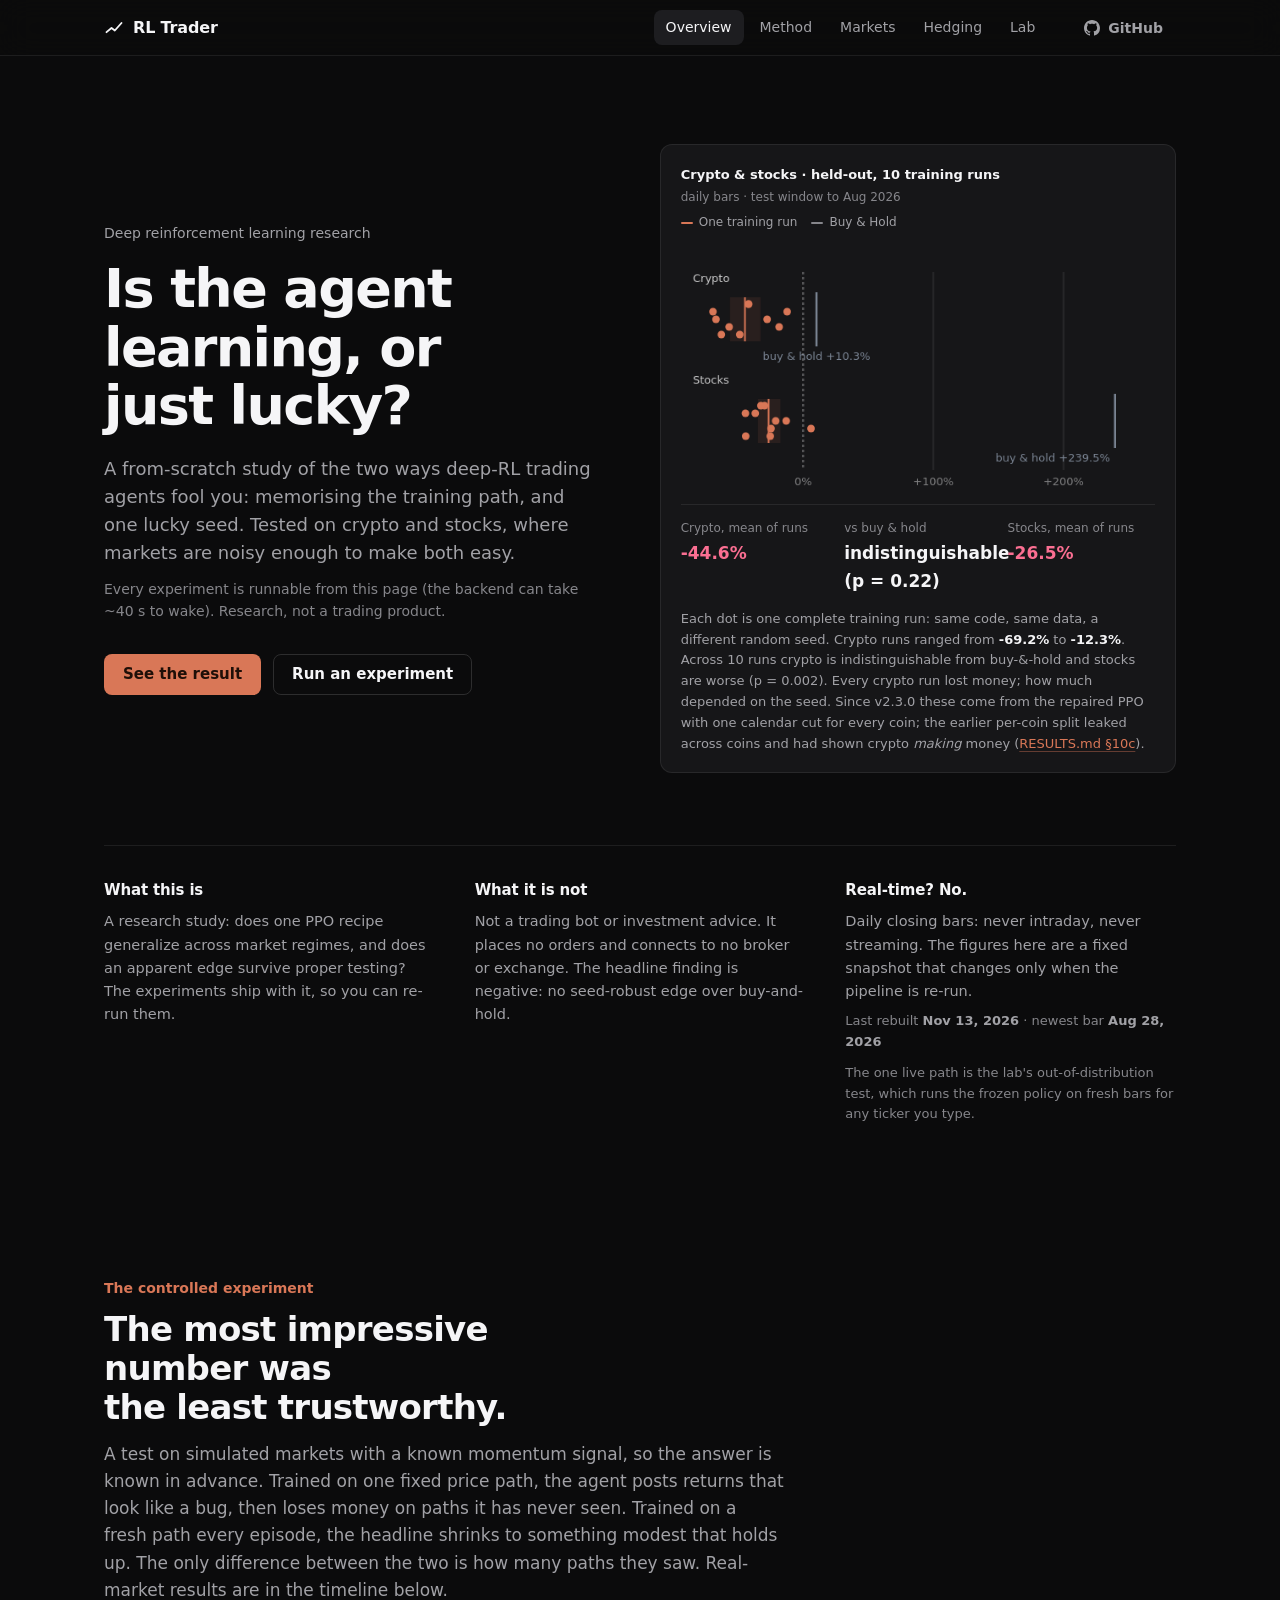
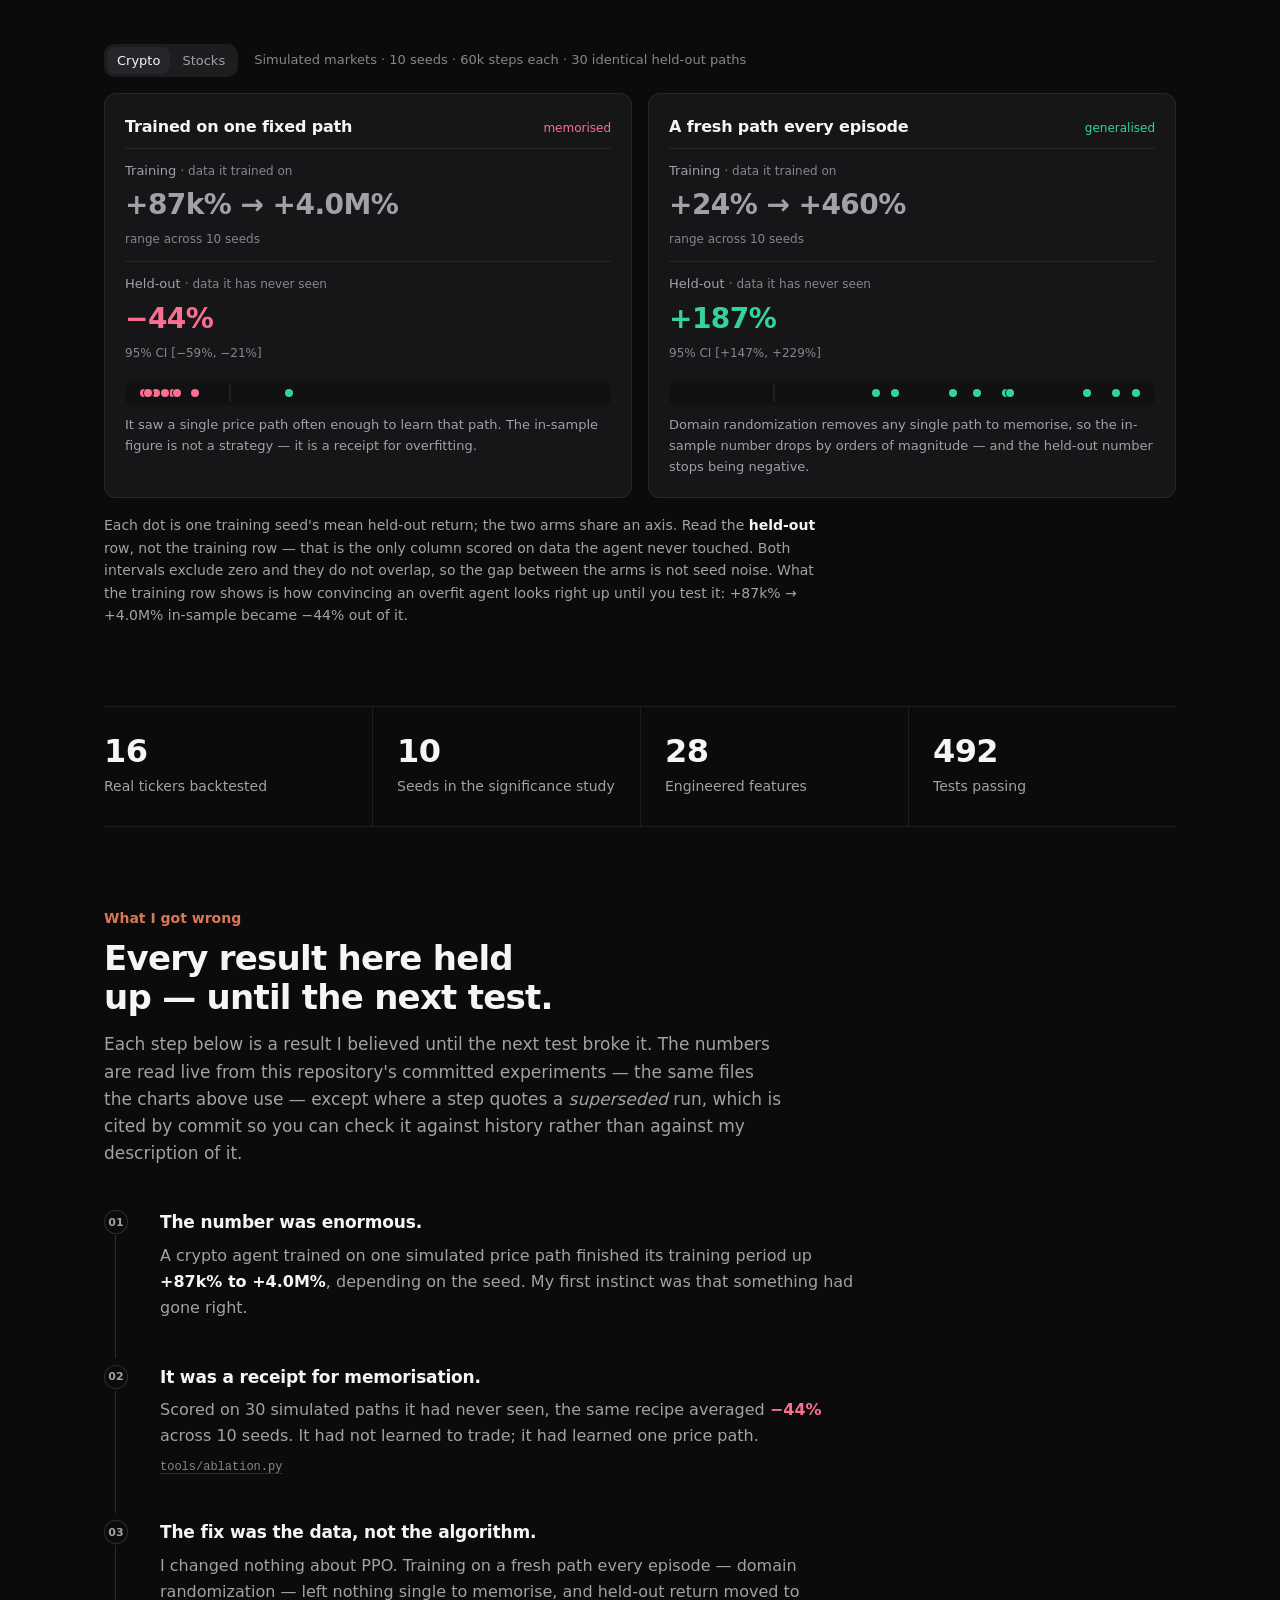
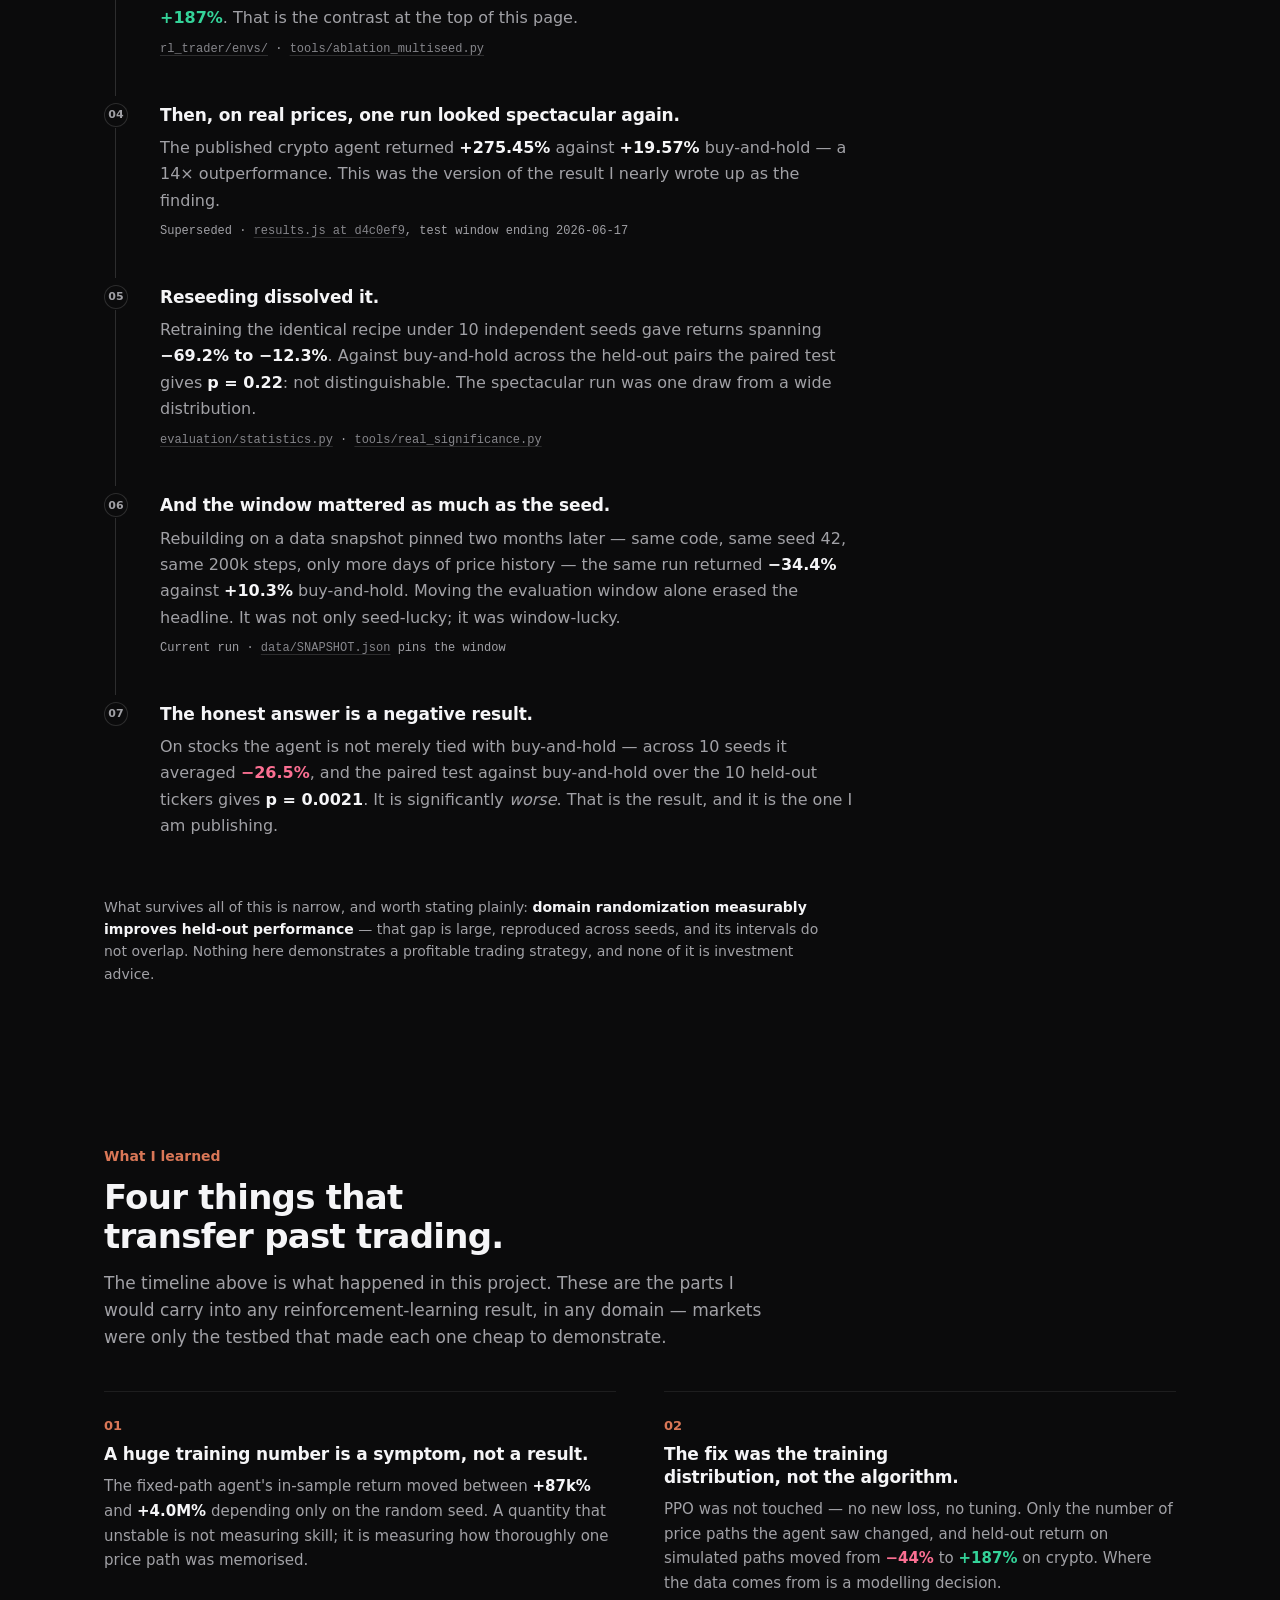
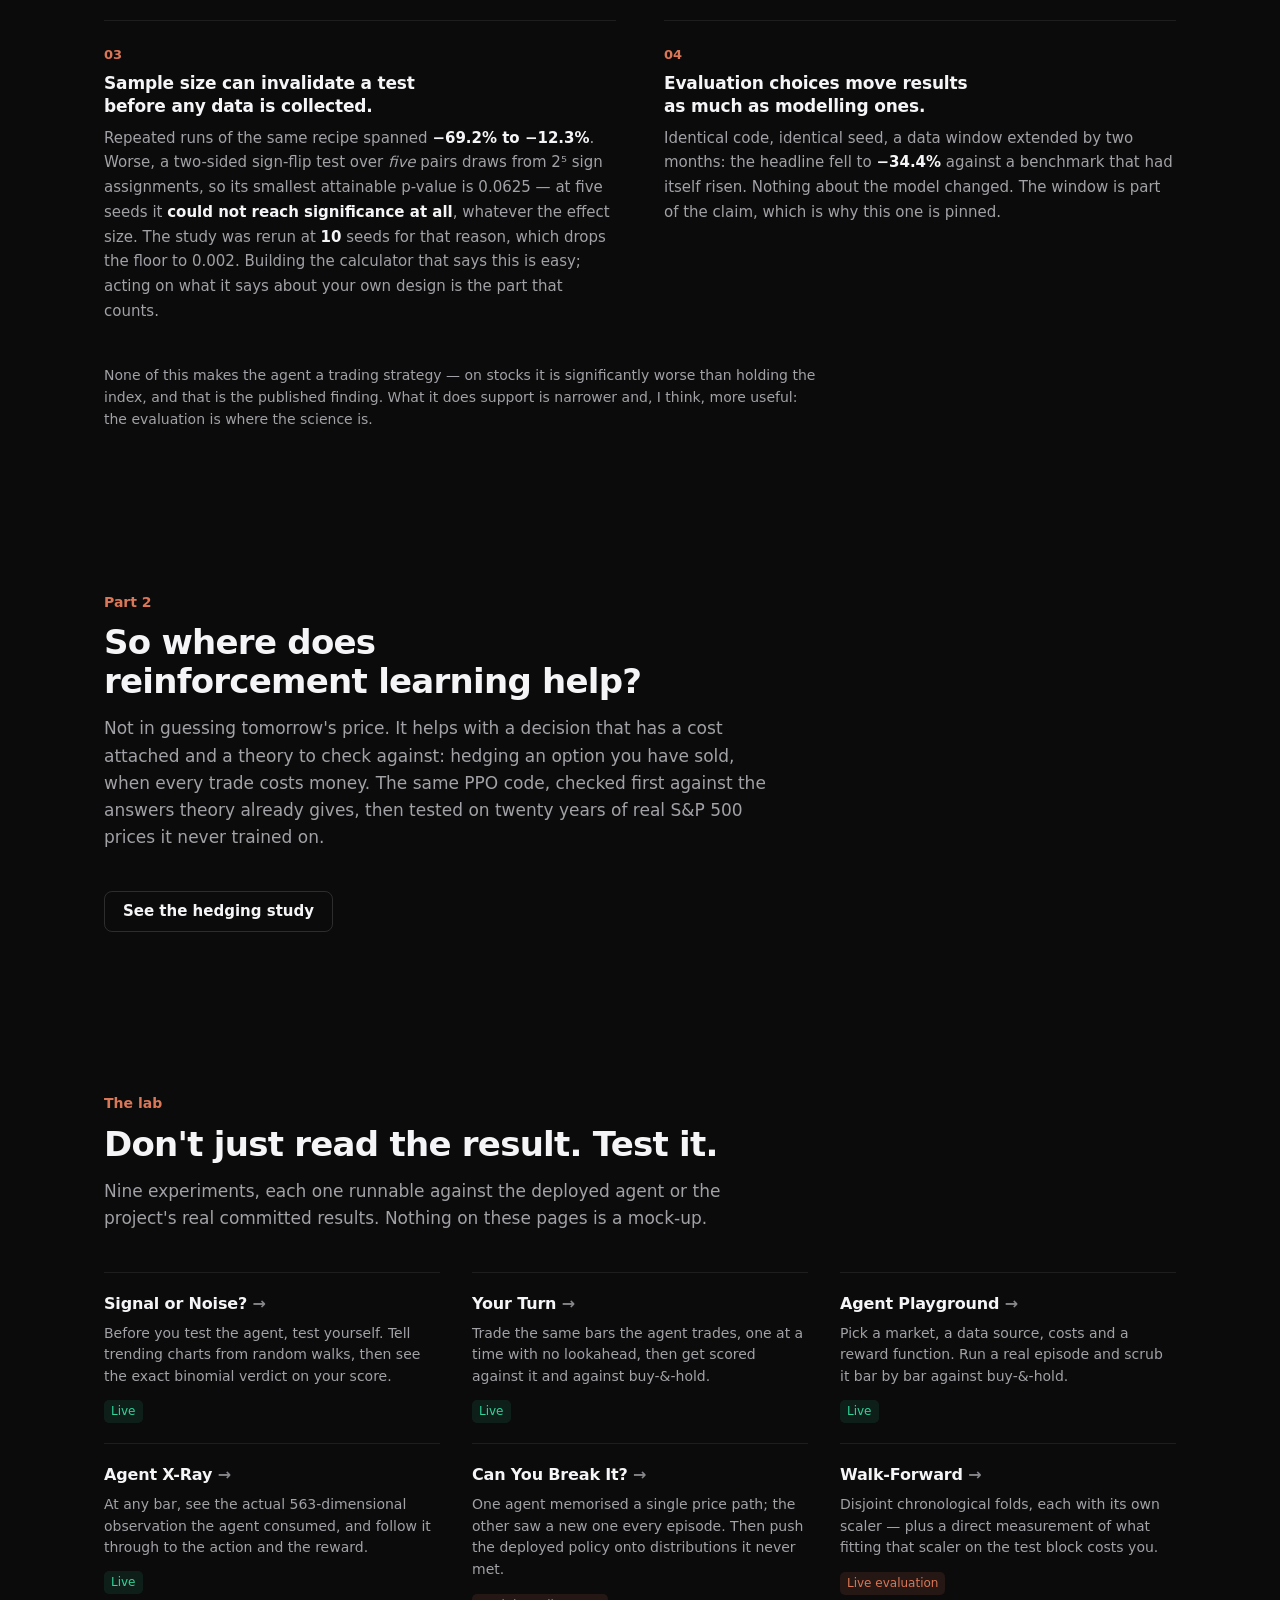
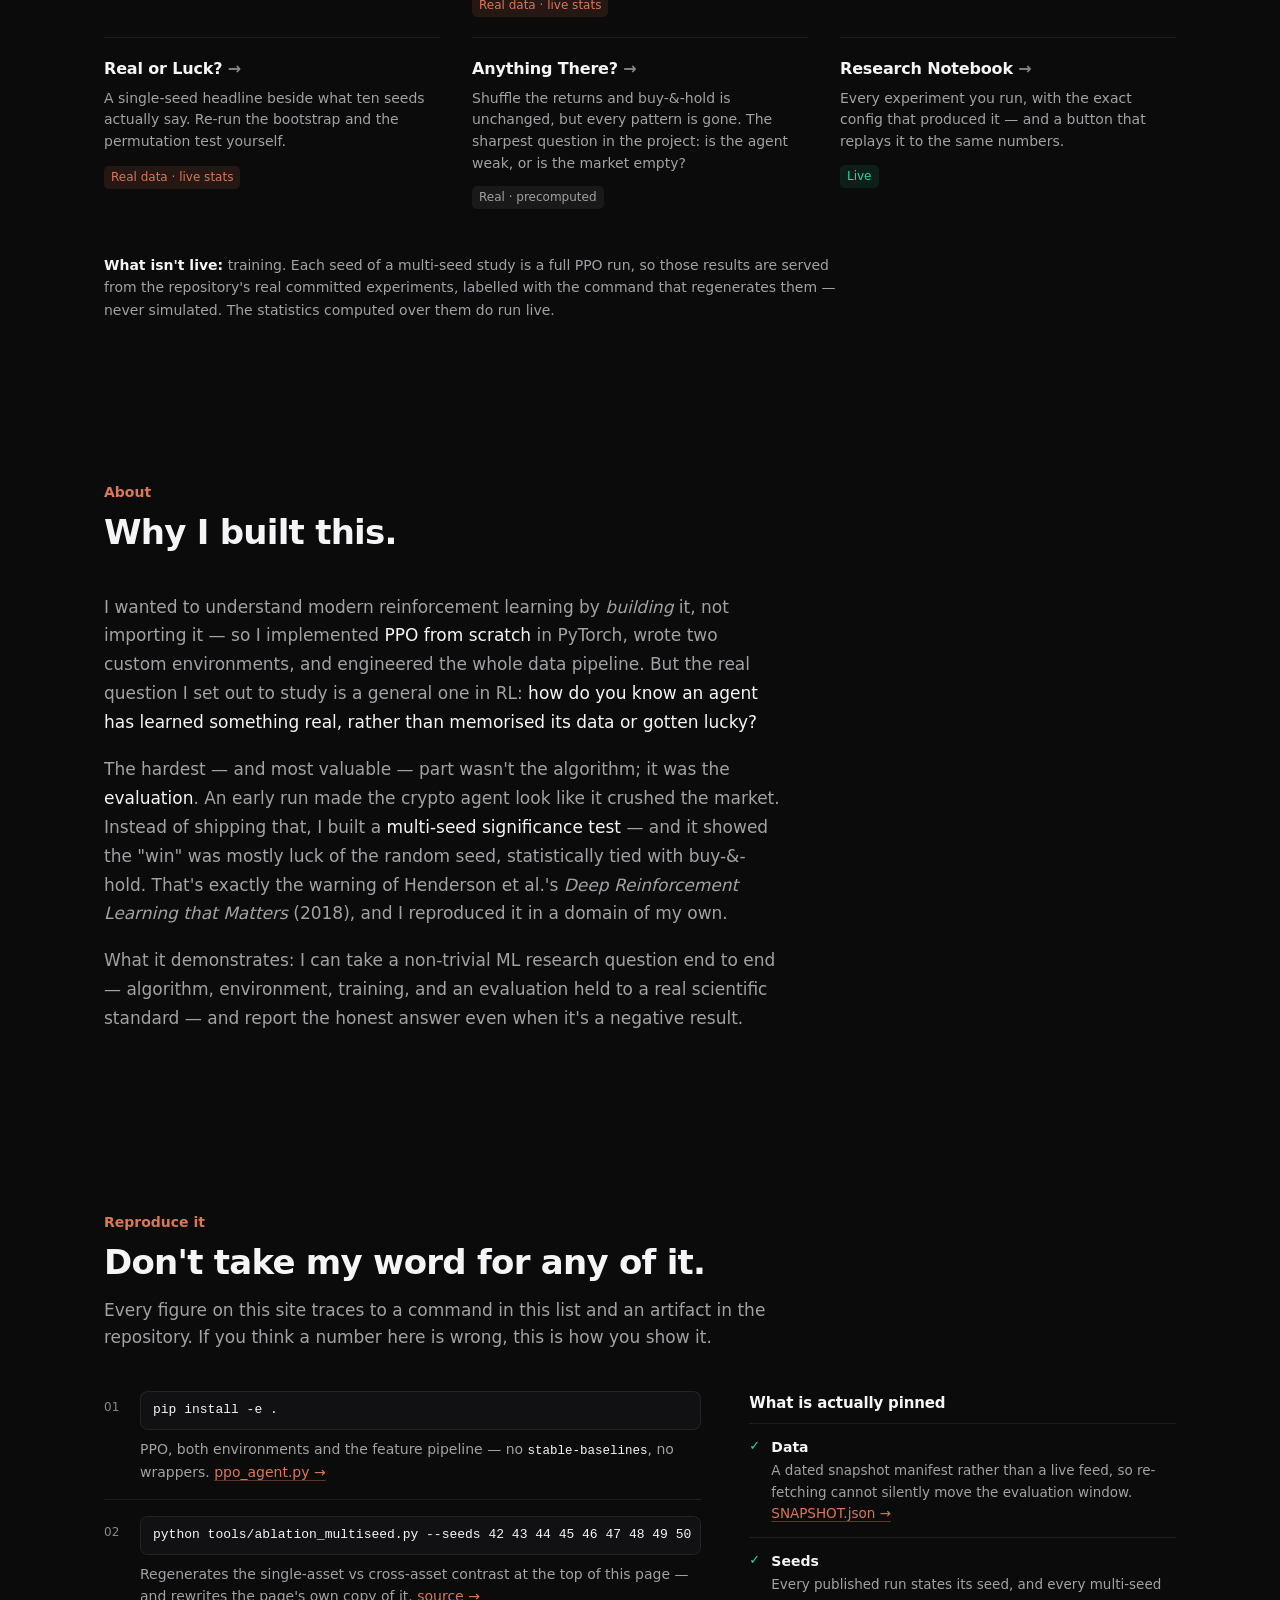
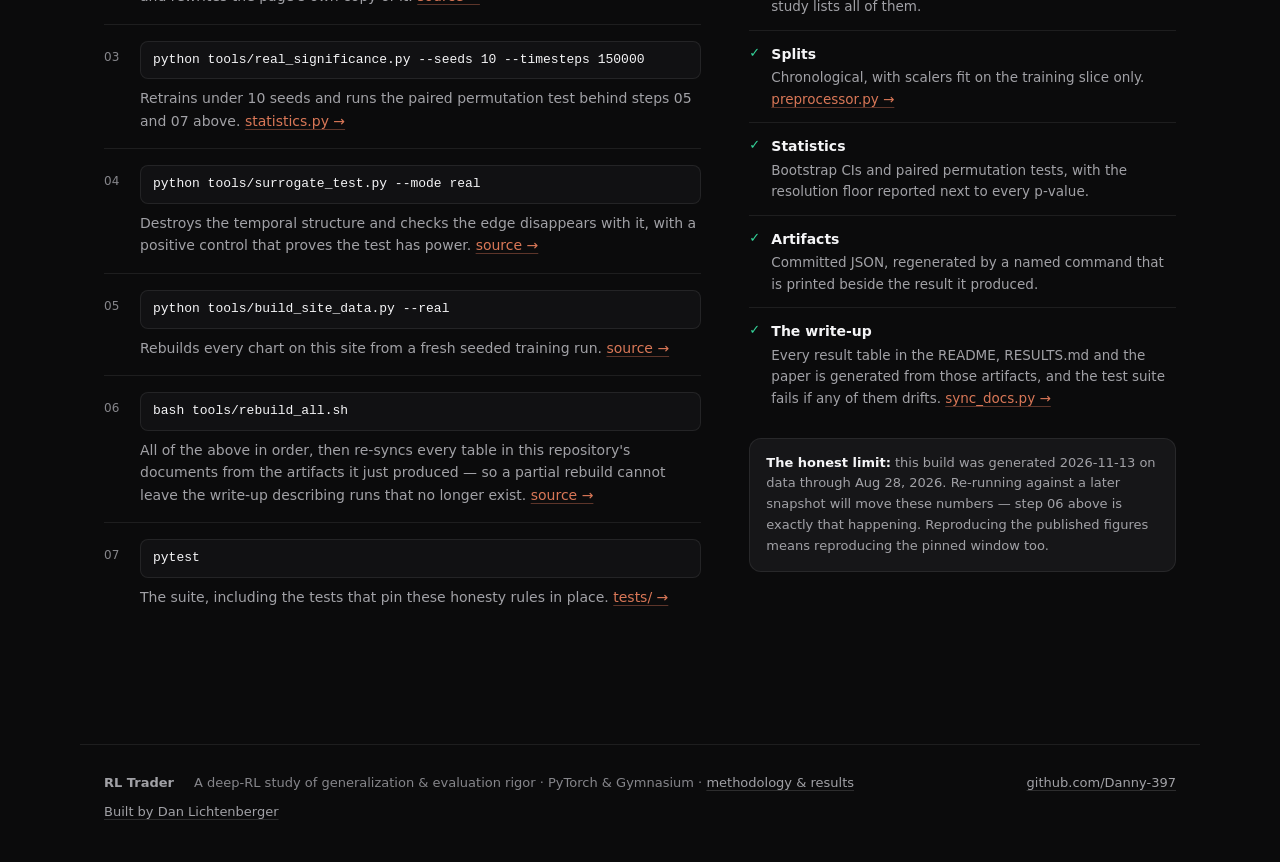
==== docs/index.html @ 19fac73d "wip: relabel ablation as simulated paths" ====
<!DOCTYPE html>
<html lang="en">
<head>
  <meta charset="UTF-8" />
  <meta name="viewport" content="width=device-width, initial-scale=1.0" />
  <title>RL·Trader — Generalization &amp; Evaluation Rigor in Deep RL</title>
  <meta name="description" content="A from-scratch deep-RL research study of overfitting, generalization, and honest evaluation — PPO built from the algorithm up, domain randomization, and multi-seed significance testing, with financial markets as a hard non-stationary testbed." />
  <meta name="theme-color" content="#0b0b0c" />
  <!-- Open Graph / Twitter (nice link unfurls for resumes & shares) -->
  <meta property="og:type" content="website" />
  <meta property="og:title" content="RL·Trader — Generalization & Evaluation Rigor in Deep RL" />
  <meta property="og:description" content="A from-scratch deep-RL study of overfitting, generalization, and honest evaluation — PPO from the algorithm up, domain randomization, and multi-seed significance testing on a financial-market testbed." />
  <link rel="canonical" href="https://rl-for-crypto-and-stocks.vercel.app/" />
  <meta property="og:url" content="https://rl-for-crypto-and-stocks.vercel.app/" />
  <meta name="twitter:card" content="summary_large_image" />
  <meta name="twitter:title" content="RL·Trader — Generalization & Evaluation Rigor in Deep RL" />
  <meta name="twitter:description" content="From-scratch PPO, domain randomization, and multi-seed significance testing — a deep-RL research study on a financial-market testbed." />
  <meta property="og:image" content="https://rl-for-crypto-and-stocks.vercel.app/assets/og.png" />
  <meta property="og:image:width" content="1200" />
  <meta property="og:image:height" content="630" />
  <meta name="twitter:image" content="https://rl-for-crypto-and-stocks.vercel.app/assets/og.png" />
  <link rel="icon" type="image/svg+xml" href="favicon.svg" />
  <!-- Fonts are self-hosted: the Google Fonts stylesheet blocked first paint for ~0.9 s on a mobile connection (Lighthouse, 2026-10-30). -->
  <link rel="preload" href="/fonts/inter-latin.woff2" as="font" type="font/woff2" crossorigin>
  <style>@font-face{font-family:'Inter';font-style:normal;font-weight:400 700;font-display:swap;src:url(/fonts/inter-latin.woff2) format('woff2');unicode-range:U+0000-00FF, U+0131, U+0152-0153, U+02BB-02BC, U+02C6, U+02DA, U+02DC, U+0304, U+0308, U+0329, U+2000-206F, U+20AC, U+2122, U+2191, U+2193, U+2212, U+2215, U+FEFF, U+FFFD}@font-face{font-family:'Inter';font-style:normal;font-weight:400 700;font-display:swap;src:url(/fonts/inter-greek.woff2) format('woff2');unicode-range:U+0370-0377, U+037A-037F, U+0384-038A, U+038C, U+038E-03A1, U+03A3-03FF}</style>
  <link rel="stylesheet" href="styles.css" />
  <link rel="stylesheet" href="lab.css" />
</head>
<body>
  <a class="skip-link" href="#top">Skip to content</a>
  <!-- ambient grid + glow -->

  <!-- ───────────────────────── NAV ───────────────────────── -->
  <header class="nav">
    <a class="brand" href="#top">
      <span class="brand-mark">
        <svg viewBox="0 0 24 24" width="20" height="20" aria-hidden="true">
          <path d="M3 17l6-5 4 3 8-9" fill="none" stroke="currentColor" stroke-width="2.2" stroke-linecap="round" stroke-linejoin="round"/>
        </svg>
      </span>
      <span class="brand-text">RL Trader</span>
    </a>
    <nav class="nav-links" id="nav-tabs">
      <a href="#home" class="navtab active" data-view="home">Overview</a>
      <a href="#how" class="navtab" data-view="how">Method</a>
      <a href="#crypto" class="navtab" data-view="crypto" data-match="crypto stocks">Markets</a>
      <a href="#hedging" class="navtab" data-view="hedging">Hedging</a>
      <a href="#lab" class="navtab navtab-lab" data-view="lab">Lab</a>
    </nav>
    <a class="btn btn-ghost nav-cta" href="https://github.com/Danny-397/RL-for-Crypto-and-stocks-" target="_blank" rel="noopener">
      <svg width="16" height="16" viewBox="0 0 16 16" fill="currentColor" aria-hidden="true"><path d="M8 0C3.58 0 0 3.58 0 8c0 3.54 2.29 6.53 5.47 7.59.4.07.55-.17.55-.38 0-.19-.01-.82-.01-1.49-2.01.37-2.53-.49-2.69-.94-.09-.23-.48-.94-.82-1.13-.28-.15-.68-.52-.01-.53.63-.01 1.08.58 1.23.82.72 1.21 1.87.87 2.33.66.07-.52.28-.87.51-1.07-1.78-.2-3.64-.89-3.64-3.95 0-.87.31-1.59.82-2.15-.08-.2-.36-1.02.08-2.12 0 0 .67-.21 2.2.82.64-.18 1.32-.27 2-.27.68 0 1.36.09 2 .27 1.53-1.04 2.2-.82 2.2-.82.44 1.1.16 1.92.08 2.12.51.56.82 1.27.82 2.15 0 3.07-1.87 3.75-3.65 3.95.29.25.54.73.54 1.48 0 1.07-.01 1.93-.01 2.2 0 .21.15.46.55.38A8.01 8.01 0 0016 8c0-4.42-3.58-8-8-8z"/></svg>
      GitHub
    </a>
  </header>

  <!-- ───────────────────────── HERO ───────────────────────── -->
  <main id="top">
    <!-- ═══════════════════════ HOME VIEW ═══════════════════════ -->
    <div class="view active" id="view-home">
    <section class="hero">
      <div class="hero-copy">
        <div class="eyebrow">Deep reinforcement learning research</div>
        <h1>Is the agent learning, or just lucky?</h1>
        <p class="lede">
          A from-scratch study of the two ways deep-RL trading agents fool you:
          memorising the training path, and one lucky seed. Tested on crypto and
          stocks, where markets are noisy enough to make both easy.
        </p>
        <p class="lede lede-sub">
          Every experiment is runnable from this page (the backend can take ~40&nbsp;s
          to wake). Research, not a trading product.
        </p>
        <div class="hero-cta">
          <a class="btn btn-primary" href="#result">See the result</a>
          <a class="btn btn-ghost navtab" data-view="lab" href="#lab">Run an experiment</a>
        </div>
      </div>

      <!-- The hero answers its own question: one dot per complete training run,
           on identical code and data. Drawn by app.js from significance.js, so
           no figure here is typed by hand. -->
      <div class="hero-visual">
        <div class="chart-card">
          <div class="chart-head">
            <div class="chart-title">
              <span class="chart-badge" id="hero-badge">Held-out return</span>
              <span class="chart-sub" id="hero-sub">daily bars</span>
            </div>
            <div class="chart-legend">
              <span class="lg lg-agent">One training run</span>
              <span class="lg lg-bench">Buy &amp; Hold</span>
            </div>
          </div>
          <canvas id="heroSeeds" width="560" height="300" role="img"
                  aria-label="Held-out return of each training seed, crypto and stocks, against buy-and-hold"></canvas>
          <div class="chart-foot">
            <div class="stat"><span class="k">Crypto, mean of runs</span><span class="v" id="m-crypto">&hellip;</span></div>
            <div class="stat"><span class="k">vs buy &amp; hold</span><span class="v is-neutral" id="m-crypto-verdict">&hellip;</span></div>
            <div class="stat"><span class="k">Stocks, mean of runs</span><span class="v" id="m-stock">&hellip;</span></div>
          </div>
          <p class="hero-note" id="hero-note"></p>
        </div>
      </div>
    </section>

    <!-- ═══════════════════ WHAT THIS IS ═══════════════════ -->
    <!-- The three questions every visitor arrives with, answered before they
         have to hunt: what is this for, is it trading my money, and how fresh
         are the numbers. The freshness card is rendered from the results
         artifact rather than typed, so it cannot drift from the last rebuild. -->
    <section class="section purpose-section" id="what-this-is">
      <h2 class="sr-only">What this project is</h2>
      <div class="purpose-grid">
        <article class="purpose-card">
          <h3>What this is</h3>
          <p>
            A research study: does one PPO recipe generalize across market
            regimes, and does an apparent edge survive proper testing? The
            experiments ship with it, so you can re-run them.
          </p>
        </article>
        <article class="purpose-card purpose-not">
          <h3>What it is not</h3>
          <p>
            Not a trading bot or investment advice. It places no orders and
            connects to no broker or exchange. The headline finding is negative: no
            seed-robust edge over buy-and-hold.
          </p>
        </article>
        <article class="purpose-card purpose-data">
          <h3>Real-time? No.</h3>
          <p>
            Daily closing bars: never intraday, never streaming. The figures here are a
            fixed snapshot that changes only when the pipeline is re-run.
            <span id="purpose-freshness"></span>
          </p>
          <p class="purpose-foot">
            The one live path is the lab's out-of-distribution test, which runs
            the frozen policy on fresh bars for any ticker you type.
          </p>
        </article>
      </div>
    </section>

    <!-- ═══════════════════════ THE RESULT ═══════════════════════ -->
    <section class="section result-section" id="result">
      <div class="section-head">
        <div class="kicker">The controlled experiment</div>
        <h2>The most impressive number was the&nbsp;least trustworthy.</h2>
        <p>
          A test on simulated markets with a known momentum signal, so the answer is
          known in advance. Trained on one fixed price path, the agent posts returns
          that look like a bug, then loses money on paths it has never seen. Trained
          on a fresh path every episode, the headline shrinks to something modest
          that holds up. The only difference between the two is how many paths they
          saw. Real-market results are in the timeline below.
        </p>
      </div>

      <div class="rs-toolbar">
        <div class="seg" id="rs-market" role="group" aria-label="Choose a market">
          <button type="button" data-val="crypto" class="on" aria-pressed="true">Crypto</button>
          <button type="button" data-val="stock" aria-pressed="false">Stocks</button>
        </div>
        <span class="rs-meta" id="rs-meta"></span>
      </div>

      <div class="rs-arms" id="rs-arms" aria-live="polite"></div>

      <p class="lab-caption" id="rs-caption"></p>
    </section>

    <!-- ───────────────────── STATS STRIP ───────────────────── -->
    <section class="stats">
      <div class="stat-cell"><div class="num" data-count="16">16</div><div class="lbl">Real tickers backtested</div></div>
      <div class="stat-cell"><div class="num" data-count="10" id="stat-seeds">10</div><div class="lbl">Seeds in the significance study</div></div>
      <div class="stat-cell"><div class="num" data-count="28">28</div><div class="lbl">Engineered features</div></div>
      <div class="stat-cell"><div class="num" data-count="492">492</div><div class="lbl">Tests passing</div></div>
    </section>

    <!-- ═══════════════════ WHAT I GOT WRONG ═══════════════════ -->
    <section class="section wrong-section" id="wrong">
      <div class="section-head">
        <div class="kicker">What I got wrong</div>
        <h2>Every result here held up &mdash; until the next&nbsp;test.</h2>
        <p>
          Each step below is a result I believed until the next test broke it. The
          numbers are read live from this repository's committed experiments — the
          same files the charts above use — except where a step quotes a
          <em>superseded</em> run, which is cited by commit so you can check it
          against history rather than against my description of it.
        </p>
      </div>

      <ol class="tl" id="tl">
        <li class="tl-step">
          <div class="tl-n">01</div>
          <div class="tl-body">
            <h3>The number was enormous.</h3>
            <p>A crypto agent trained on one simulated price path finished its training period up
               <b class="tl-fig" id="tl-1">&hellip;</b>, depending on the
               seed. My first instinct was that something had gone right.</p>
          </div>
        </li>

        <li class="tl-step">
          <div class="tl-n">02</div>
          <div class="tl-body">
            <h3>It was a receipt for memorisation.</h3>
            <p>Scored on 30 simulated paths it had never seen, the same recipe
               averaged <b class="tl-fig neg" id="tl-2">&hellip;</b> across 10 seeds.
               It had not learned to trade; it had learned one price path.</p>
            <p class="tl-src"><a href="https://github.com/Danny-397/RL-for-Crypto-and-stocks-/blob/main/tools/ablation.py">tools/ablation.py</a></p>
          </div>
        </li>

        <li class="tl-step">
          <div class="tl-n">03</div>
          <div class="tl-body">
            <h3>The fix was the data, not the algorithm.</h3>
            <p>I changed nothing about PPO. Training on a fresh path every
               episode — domain randomization — left nothing single to memorise, and held-out
               return moved to <b class="tl-fig pos" id="tl-3">&hellip;</b>. That is
               the contrast at the top of this page.</p>
            <p class="tl-src"><a href="https://github.com/Danny-397/RL-for-Crypto-and-stocks-/blob/main/rl_trader/envs/base_env.py">rl_trader/envs/</a> &middot; <a href="https://github.com/Danny-397/RL-for-Crypto-and-stocks-/blob/main/tools/ablation_multiseed.py">tools/ablation_multiseed.py</a></p>
          </div>
        </li>

        <li class="tl-step">
          <div class="tl-n">04</div>
          <div class="tl-body">
            <h3>Then, on real prices, one run looked spectacular again.</h3>
            <p>The published crypto agent returned <b class="tl-fig">+275.45%</b>
               against <b class="tl-fig">+19.57%</b> buy-and-hold — a 14&times;
               outperformance. This was the version of the result I nearly wrote up
               as the finding.</p>
            <p class="tl-src">Superseded &middot; <a href="https://github.com/Danny-397/RL-for-Crypto-and-stocks-/blob/d4c0ef9/docs/results.js">results.js at&nbsp;d4c0ef9</a>, test window ending 2026&#8209;06&#8209;17</p>
          </div>
        </li>

        <li class="tl-step">
          <div class="tl-n">05</div>
          <div class="tl-body">
            <h3>Reseeding dissolved it.</h3>
            <p>Retraining the identical recipe under 10 independent seeds gave
               returns spanning <b class="tl-fig" id="tl-5a">&hellip;</b>. Against
               buy-and-hold across the held-out pairs the paired test gives
               <b class="tl-fig" id="tl-5b">&hellip;</b>: not distinguishable. The
               spectacular run was one draw from a wide distribution.</p>
            <p class="tl-src"><a href="https://github.com/Danny-397/RL-for-Crypto-and-stocks-/blob/main/rl_trader/evaluation/statistics.py">evaluation/statistics.py</a> &middot; <a href="https://github.com/Danny-397/RL-for-Crypto-and-stocks-/blob/main/tools/real_significance.py">tools/real_significance.py</a></p>
          </div>
        </li>

        <li class="tl-step">
          <div class="tl-n">06</div>
          <div class="tl-body">
            <h3>And the window mattered as much as the seed.</h3>
            <p>Rebuilding on a data snapshot pinned two months later — same code,
               same seed 42, same 200k steps, only more days of price history — the
               same run returned <b class="tl-fig" id="tl-6">&hellip;</b> against
               <b class="tl-fig" id="tl-6b">&hellip;</b> buy-and-hold. Moving the
               evaluation window alone erased the headline. It was not only
               seed-lucky; it was window-lucky.</p>
            <p class="tl-src">Current run &middot; <a href="https://github.com/Danny-397/RL-for-Crypto-and-stocks-/blob/main/data/SNAPSHOT.json">data/SNAPSHOT.json</a> pins the window</p>
          </div>
        </li>

        <li class="tl-step tl-last">
          <div class="tl-n">07</div>
          <div class="tl-body">
            <h3>The honest answer is a negative result.</h3>
            <p>On stocks the agent is not merely tied with buy-and-hold — across 10
               seeds it averaged <b class="tl-fig neg" id="tl-7">&hellip;</b>, and
               the paired test against buy-and-hold over the 10 held-out tickers
               gives <b class="tl-fig" id="tl-7b">&hellip;</b>. It is significantly
               <em>worse</em>. That is the result, and it is the one I am
               publishing.</p>
          </div>
        </li>
      </ol>

      <p class="lab-caption">
        What survives all of this is narrow, and worth stating plainly: <b>domain
        randomization measurably improves held-out performance</b> — that gap is
        large, reproduced across seeds, and its intervals do not overlap. Nothing
        here demonstrates a profitable trading strategy, and none of it is
        investment advice.
      </p>
    </section>

    <!-- ═══════════════════ WHAT I LEARNED ═══════════════════ -->
    <section class="section learned-section" id="learned">
      <div class="section-head">
        <div class="kicker">What I learned</div>
        <h2>Four things that transfer past&nbsp;trading.</h2>
        <p>
          The timeline above is what happened in this project. These are the parts
          I would carry into any reinforcement-learning result, in any domain —
          markets were only the testbed that made each one cheap to demonstrate.
        </p>
      </div>

      <div class="learned-grid" tabindex="0" role="region" aria-label="What the project taught, one card per lesson">
        <article class="learned-card">
          <div class="learned-n">01</div>
          <h3>A huge training number is a symptom, not a result.</h3>
          <p>The fixed-path agent's in-sample return moved between
             <b class="lr-fig" id="lr-1a">&hellip;</b> and
             <b class="lr-fig" id="lr-1b">&hellip;</b> depending only on the random
             seed. A quantity that unstable is not measuring skill; it is measuring
             how thoroughly one price path was memorised.</p>
        </article>

        <article class="learned-card">
          <div class="learned-n">02</div>
          <h3>The fix was the training distribution, not the algorithm.</h3>
          <p>PPO was not touched — no new loss, no tuning. Only the number of
             price paths the agent saw changed, and held-out return on simulated
             paths moved from
             <b class="lr-fig neg" id="lr-2a">&hellip;</b> to
             <b class="lr-fig pos" id="lr-2b">&hellip;</b> on crypto. Where the data
             comes from is a modelling decision.</p>
        </article>

        <article class="learned-card">
          <div class="learned-n">03</div>
          <h3>Sample size can invalidate a test before any data is collected.</h3>
          <p>Repeated runs of the same recipe spanned
             <b class="lr-fig" id="lr-3">&hellip;</b>. Worse, a two-sided sign-flip
             test over <em>five</em> pairs draws from 2⁵ sign assignments, so its
             smallest attainable p-value is 0.0625 — at five seeds it
             <b>could not reach significance at all</b>, whatever the effect size.
             The study was rerun at
             <b class="lr-fig" id="lr-3b">&hellip;</b> seeds for that reason, which
             drops the floor to 0.002. Building the calculator that says this is
             easy; acting on what it says about your own design is the part that
             counts.</p>
        </article>

        <article class="learned-card">
          <div class="learned-n">04</div>
          <h3>Evaluation choices move results as much as modelling ones.</h3>
          <p>Identical code, identical seed, a data window extended by two months:
             the headline fell to <b class="lr-fig" id="lr-4">&hellip;</b> against a
             benchmark that had itself risen. Nothing about the model changed. The
             window is part of the claim, which is why this one is pinned.</p>
        </article>
      </div>

      <p class="lab-caption">
        None of this makes the agent a trading strategy — on stocks it is
        significantly worse than holding the index, and that is the published
        finding. What it does support is narrower and, I think, more useful: the
        evaluation is where the science is.
      </p>
    </section>

    <!-- ═══════════════════ PART 2 ═══════════════════ -->
    <section class="section part2-section" id="part2">
      <div class="section-head">
        <div class="kicker">Part 2</div>
        <h2>So where does reinforcement learning help?</h2>
        <p>
          Not in guessing tomorrow's price. It helps with a decision that has a cost attached and a theory to check against:
          hedging an option you have sold, when every trade costs money. The same PPO code, checked first against the answers
          theory already gives, then tested on twenty years of real S&amp;P 500 prices it never trained on.
        </p>
      </div>
      <a class="btn btn-ghost navtab" data-view="hedging" href="#hedging">See the hedging study</a>
    </section>

    <section class="section lab-strip-section">
      <div class="section-head">
        <div class="kicker">The lab</div>
        <h2>Don't just read the result. Test it.</h2>
        <p>Nine experiments, each one runnable against the deployed agent or the
           project's real committed results. Nothing on these pages is a mock-up.</p>
      </div>

      <div class="lab-strip">
        <a class="lab-card" href="#lab/perception" data-view="lab" data-panel="perception">
          <span class="lab-card-n">01</span>
          <h3>Signal or Noise?</h3>
          <p>Before you test the agent, test yourself. Tell trending charts from random
             walks, then see the exact binomial verdict on your score.</p>
          <span class="lab-card-tag tag-real">Live</span>
        </a>

        <a class="lab-card" href="#lab/human" data-view="lab" data-panel="human">
          <span class="lab-card-n">02</span>
          <h3>Your Turn</h3>
          <p>Trade the same bars the agent trades, one at a time with no lookahead,
             then get scored against it and against buy-&amp;-hold.</p>
          <span class="lab-card-tag tag-real">Live</span>
        </a>

        <a class="lab-card" href="#lab/playground" data-view="lab" data-panel="playground">
          <span class="lab-card-n">03</span>
          <h3>Agent Playground</h3>
          <p>Pick a market, a data source, costs and a reward function. Run a real
             episode and scrub it bar by bar against buy-&amp;-hold.</p>
          <span class="lab-card-tag tag-real">Live</span>
        </a>

        <a class="lab-card" href="#lab/xray" data-view="lab" data-panel="xray">
          <span class="lab-card-n">04</span>
          <h3>Agent X-Ray</h3>
          <p>At any bar, see the actual 563-dimensional observation the agent
             consumed, and follow it through to the action and the reward.</p>
          <span class="lab-card-tag tag-real">Live</span>
        </a>

        <a class="lab-card" href="#lab/generalization" data-view="lab" data-panel="generalization">
          <span class="lab-card-n">05</span>
          <h3>Can You Break It?</h3>
          <p>One agent memorised a single price path; the other saw a new one every
             episode. Then push the deployed policy onto distributions it never met.</p>
          <span class="lab-card-tag tag-mixed">Real data · live stats</span>
        </a>

        <a class="lab-card" href="#lab/walkforward" data-view="lab" data-panel="walkforward">
          <span class="lab-card-n">06</span>
          <h3>Walk-Forward</h3>
          <p>Disjoint chronological folds, each with its own scaler &mdash; plus a direct
             measurement of what fitting that scaler on the test block costs you.</p>
          <span class="lab-card-tag tag-mixed">Live evaluation</span>
        </a>

        <a class="lab-card" href="#lab/seeds" data-view="lab" data-panel="seeds">
          <span class="lab-card-n">07</span>
          <h3>Real or Luck?</h3>
          <p>A single-seed headline beside what ten seeds actually say.
             Re-run the bootstrap and the permutation test yourself.</p>
          <span class="lab-card-tag tag-mixed">Real data · live stats</span>
        </a>

        <a class="lab-card" href="#lab/surrogate" data-view="lab" data-panel="surrogate">
          <span class="lab-card-n">08</span>
          <h3>Anything There?</h3>
          <p>Shuffle the returns and buy-&amp;-hold is unchanged, but every pattern is gone.
             The sharpest question in the project: is the agent weak, or is the market empty?</p>
          <span class="lab-card-tag tag-precomputed">Real &middot; precomputed</span>
        </a>

        <a class="lab-card" href="#lab/notebook" data-view="lab" data-panel="notebook">
          <span class="lab-card-n">09</span>
          <h3>Research Notebook</h3>
          <p>Every experiment you run, with the exact config that produced it —
             and a button that replays it to the same numbers.</p>
          <span class="lab-card-tag tag-real">Live</span>
        </a>
      </div>

      <p class="lab-strip-note">
        <b>What isn't live:</b> training. Each seed of a multi-seed study is a full PPO
        run, so those results are served from the repository's real committed
        experiments, labelled with the command that regenerates them — never
        simulated. The statistics computed over them do run live.
      </p>
    </section>

    <!-- ─────────────────────── ABOUT ─────────────────────── -->
    <section id="about" class="section">
      <div class="section-head">
        <div class="kicker">About</div>
        <h2>Why I built this.</h2>
      </div>
      <div class="about">
        <p>I wanted to understand modern reinforcement learning by <em>building</em> it, not importing it — so I implemented <strong>PPO from scratch</strong> in PyTorch, wrote two custom environments, and engineered the whole data pipeline. But the real question I set out to study is a general one in RL: <strong>how do you know an agent has learned something real, rather than memorised its data or gotten lucky?</strong></p>
        <p>The hardest — and most valuable — part wasn't the algorithm; it was the <strong>evaluation</strong>. An early run made the crypto agent look like it crushed the market. Instead of shipping that, I built a <strong>multi-seed significance test</strong> — and it showed the "win" was mostly luck of the random seed, statistically tied with buy-&amp;-hold. That's exactly the warning of Henderson et&nbsp;al.'s <em>Deep Reinforcement Learning that Matters</em> (2018), and I reproduced it in a domain of my own.</p>
        <p>What it demonstrates: I can take a non-trivial ML research question end to end — algorithm, environment, training, and an evaluation held to a real scientific standard — and report the honest answer even when it's a negative result.</p>
      </div>
    </section>

    <!-- ═══════════════════════ REPRODUCE ═══════════════════════ -->
    <section class="section repro-section" id="reproduce">
      <div class="section-head">
        <div class="kicker">Reproduce it</div>
        <h2>Don't take my word for any of&nbsp;it.</h2>
        <p>
          Every figure on this site traces to a command in this list and an artifact
          in the repository. If you think a number here is wrong, this is how you
          show it.
        </p>
      </div>

      <div class="repro-grid">
        <ol class="repro-steps">
          <li>
            <code>pip install -e .</code>
            <span>PPO, both environments and the feature pipeline — no
              <code>stable-baselines</code>, no wrappers.
              <a href="https://github.com/Danny-397/RL-for-Crypto-and-stocks-/blob/main/rl_trader/models/ppo_agent.py">ppo_agent.py&nbsp;→</a></span>
          </li>
          <li>
            <code>python tools/ablation_multiseed.py --seeds 42 43 44 45 46 47 48 49 50 51</code>
            <span>Regenerates the single-asset vs cross-asset contrast at the top of
              this page — and rewrites the page's own copy of it.
              <a href="https://github.com/Danny-397/RL-for-Crypto-and-stocks-/blob/main/tools/ablation_multiseed.py">source&nbsp;→</a></span>
          </li>
          <li>
            <code>python tools/real_significance.py --seeds 10 --timesteps 150000</code>
            <span>Retrains under 10 seeds and runs the paired permutation test behind
              steps 05 and 07 above.
              <a href="https://github.com/Danny-397/RL-for-Crypto-and-stocks-/blob/main/rl_trader/evaluation/statistics.py">statistics.py&nbsp;→</a></span>
          </li>
          <li>
            <code>python tools/surrogate_test.py --mode real</code>
            <span>Destroys the temporal structure and checks the edge disappears
              with it, with a positive control that proves the test has power.
              <a href="https://github.com/Danny-397/RL-for-Crypto-and-stocks-/blob/main/tools/surrogate_test.py">source&nbsp;→</a></span>
          </li>
          <li>
            <code>python tools/build_site_data.py --real</code>
            <span>Rebuilds every chart on this site from a fresh seeded training run.
              <a href="https://github.com/Danny-397/RL-for-Crypto-and-stocks-/blob/main/tools/build_site_data.py">source&nbsp;→</a></span>
          </li>
          <li>
            <code>bash tools/rebuild_all.sh</code>
            <span>All of the above in order, then re-syncs every table in this
              repository's documents from the artifacts it just produced &mdash; so
              a partial rebuild cannot leave the write-up describing runs that no
              longer exist.
              <a href="https://github.com/Danny-397/RL-for-Crypto-and-stocks-/blob/main/tools/rebuild_all.sh">source&nbsp;&rarr;</a></span>
          </li>
          <li>
            <code>pytest</code>
            <span>The suite, including the tests that pin these honesty rules in
              place. <a href="https://github.com/Danny-397/RL-for-Crypto-and-stocks-/tree/main/tests">tests/&nbsp;→</a></span>
          </li>
        </ol>

        <div class="repro-side">
          <h3>What is actually pinned</h3>
          <ul class="repro-check">
            <li><b>Data</b><span>A dated snapshot manifest rather than a live feed,
              so re-fetching cannot silently move the evaluation window.
              <a href="https://github.com/Danny-397/RL-for-Crypto-and-stocks-/blob/main/data/SNAPSHOT.json">SNAPSHOT.json&nbsp;→</a></span></li>
            <li><b>Seeds</b><span>Every published run states its seed, and every
              multi-seed study lists all of them.</span></li>
            <li><b>Splits</b><span>Chronological, with scalers fit on the training
              slice only.
              <a href="https://github.com/Danny-397/RL-for-Crypto-and-stocks-/blob/main/rl_trader/data/data_loader.py">preprocessor.py&nbsp;→</a></span></li>
            <li><b>Statistics</b><span>Bootstrap CIs and paired permutation tests,
              with the resolution floor reported next to every p&#8209;value.</span></li>
            <li><b>Artifacts</b><span>Committed JSON, regenerated by a named command
              that is printed beside the result it produced.</span></li>
            <li><b>The write-up</b><span>Every result table in the README, RESULTS.md
              and the paper is generated from those artifacts, and the test suite
              fails if any of them drifts.
              <a href="https://github.com/Danny-397/RL-for-Crypto-and-stocks-/blob/main/tools/sync_docs.py">sync_docs.py&nbsp;&rarr;</a></span></li>
          </ul>
          <p class="repro-warn" id="repro-warn"></p>
        </div>
      </div>
    </section>

    </div><!-- /view-home -->

    <!-- ═══════════════════════ HOW IT WORKS VIEW ═══════════════════════ -->
    <div class="view" id="view-method">
    <h1 class="sr-only">How RL·Trader works</h1>
    <section class="section method-intro">
      <div class="section-head">
        <div class="kicker">Method</div>
        <h2>Trading as a reinforcement-learning problem.</h2>
        <p>There's no labelled "right answer" for what to do on a given day — only the consequences of what you did. That's the exact setting reinforcement learning is built for: an <strong>agent</strong> takes <strong>actions</strong> in an <strong>environment</strong>, collects a <strong>reward</strong>, and learns a policy that maximises reward over the long run. Here the environment is a market, the action is a position, and the reward is risk-adjusted profit.</p>
        <p>Every simulated trading day it runs the same three-step loop. Repeat that over millions of steps and a strategy emerges from the consequences alone; no one ever tells it the "correct" trade.</p>
      </div>
      <div class="grid">
        <article class="card">
          <span class="card-tag">State</span>
          <h3>What it sees</h3>
          <p>A rolling window of <b>28 features</b> — multi-horizon momentum, RSI, MACD, Bollinger&nbsp;%B, ATR and a volatility-regime flag, plus <b>cross-asset signals</b> (its strength relative to the SPY/BTC index) — concatenated with its own account state: position, cash, and normalised equity.</p>
        </article>
        <article class="card">
          <span class="card-tag">Action</span>
          <h3>What it does</h3>
          <p>One continuous number in <b>[&minus;1, +1]</b> — the target position. +1 is fully long, &minus;1 fully short, 0 is flat. The environment moves the book toward that target and charges <b>transaction costs and slippage</b> on every change.</p>
        </article>
        <article class="card">
          <span class="card-tag">Reward</span>
          <h3>What it optimises</h3>
          <p>Not raw profit — a <b>risk-adjusted</b> signal (differential Sharpe) net of costs, with drawdown and turnover penalties. That's what keeps it from chasing returns by over-leveraging or churning the account into the ground.</p>
        </article>
      </div>
    </section>

    <!-- the algorithm -->
    <section class="section">
      <div class="section-head">
        <div class="kicker">The algorithm</div>
        <h2>What PPO actually does.</h2>
        <p>Proximal Policy Optimization is the learning rule — implemented here from the math up, no <code>stable-baselines</code>.</p>
      </div>
      <ul class="spec-list">
        <li><h3>Try, then nudge</h3><p>It gathers a batch of experience under the current policy, estimates which actions did better than expected — the <b>advantage</b>, via GAE — and shifts the policy toward those.</p></li>
        <li><h3>But not too far</h3><p>A <b>clipped surrogate objective</b> caps how much the policy can move in one update — the "proximal" part. It's what makes PPO stable instead of collapsing, the classic failure of naive policy gradients.</p></li>
        <li><h3>Stay curious</h3><p>An <b>entropy bonus</b> keeps it exploring early instead of locking onto one strategy too soon; orthogonal initialisation and gradient clipping keep the optimisation well-behaved.</p></li>
        <li><h3>Two heads, one network</h3><p>An <b>actor</b> picks the position; a <b>critic</b> estimates how good the current state is. The critic's value is the baseline the advantage is measured against.</p></li>
      </ul>
    </section>

    <!-- architecture (moved from home) -->
    <section id="architecture" class="section">
      <div class="section-head">
        <div class="kicker">Architecture</div>
        <h2>Unified agent. Separate environments.</h2>
        <p>The PPO agent speaks only in observations and actions — completely market-agnostic — so the exact same network trains on both stocks and crypto. The same agent can also allocate across a whole basket (cross-sectional long/short), and a recurrent (LSTM) policy drops in behind the same API.</p>
      </div>
      <div class="arch">
        <div class="arch-node agent">
          <span class="tag">Unified agent</span>
          <strong>PPO ActorCritic</strong>
          <small>policy head · value head</small>
        </div>
        <div class="arch-flow">
          <span>select_action ↓</span><span>↑ update(rollout)</span>
        </div>
        <div class="arch-node buffer">
          <span class="tag">On-policy</span>
          <strong>Rollout Buffer + GAE</strong>
        </div>
        <div class="arch-split">
          <div class="arch-node env stock">
            <span class="tag">Stock</span>
            <strong>StockTradingEnv</strong>
            <small>low cost · ~252 bars/yr</small>
          </div>
          <div class="arch-node env crypto">
            <span class="tag">Crypto</span>
            <strong>CryptoTradingEnv</strong>
            <small>high cost · 365 bars/yr</small>
          </div>
        </div>
        <div class="arch-node data">
          <span class="tag">Pipeline</span>
          <strong>OHLCV → indicators → scale → split</strong>
          <small>synthetic generator or your own CSVs</small>
        </div>
      </div>
    </section>

    <!-- pipeline (moved from home) -->
    <section id="pipeline" class="section">
      <div class="section-head">
        <div class="kicker">End to end</div>
        <h2>From raw prices to a trader you can trust.</h2>
      </div>
      <div class="steps">
        <div class="step"><div class="step-n">01</div><h3>Ingest &amp; engineer</h3><p>Load real OHLCV (or generate synthetic data) and build the 28 features — returns, RSI, MACD, MA ratios, volatility, and cross-asset context.</p></div>
        <div class="step"><div class="step-n">02</div><h3>Split without leakage</h3><p>Chronological train / validation / test splits, with scalers fit on the training slice only — so the agent is scored purely on data it has never seen.</p></div>
        <div class="step"><div class="step-n">03</div><h3>Train with PPO</h3><p>Run the loop above over millions of steps, with domain randomization across tickers so the policy can't memorise one asset's path.</p></div>
        <div class="step"><div class="step-n">04</div><h3>Evaluate honestly</h3><p>Backtest deterministically on the held-out split, then repeat across 10 seeds and run a permutation test to see whether the edge is real.</p></div>
      </div>
    </section>

    <!-- ablation: why domain randomization (overfitting caught in the act) -->
    <section class="section">
      <div class="section-head">
        <div class="kicker">Overfitting, caught</div>
        <h2>Why train on many price paths, not one.</h2>
        <p>On simulated markets with a known momentum signal, an agent trained on a <b>single</b> price path posts absurd returns on that path, then loses money on paths it has never seen. It memorised one path. Drawing a fresh path every episode (<b>domain randomization</b>) forces it to learn something transferable. On real data the agent trains across the whole basket of tickers for the same reason.</p>
      </div>
      <div class="panel">
        <div class="table-scroll">
          <table class="restable ablation">
            <thead>
              <tr>
                <th class="num-l" scope="col">Training setup</th>
                <th scope="col">In-sample (range over 10 seeds)</th>
                <th scope="col">Held-out return (mean, 95% CI)</th>
              </tr>
            </thead>
            <tbody id="abl-body"></tbody>
          </table>
        </div>
        <p class="lab-caption">Those astronomical in-sample figures aren't a win — they're the <b>overfitting tell</b>: a fixed-path agent memorises the exact training path, so it "earns" impossible returns there and then collapses out of sample. The honest column is <b>held-out</b>, and only domain randomization keeps it positive — across 10 seeds all four intervals exclude zero. In-sample is shown as a <b>range</b> rather than a number because it varies by an order of magnitude across seeds; quoting one run of it would imply a precision that isn't there. (<span id="abl-prov"></span>bootstrap 95% CI, 30 held-out paths held identical across arms; reproduced by <code>tools/ablation_multiseed.py</code>.)</p>
      </div>
    </section>

    <!-- the honest part -->
    <section class="section">
      <div class="section-head">
        <div class="kicker">The honest part</div>
        <h2>And then: does it actually work?</h2>
        <p>A single training run can look brilliant by luck. So every result is held to a <strong>multi-seed permutation test</strong> — the whole thing is retrained under 10 independent random seeds, and the edge only counts if it survives. Watch it play out per market for <a href="#crypto" class="navtab" data-view="crypto">crypto</a> and <a href="#stocks" class="navtab" data-view="stocks">stocks</a>, or read the full methodology in <a href="https://github.com/Danny-397/RL-for-Crypto-and-stocks-/blob/main/RESULTS.md" target="_blank" rel="noopener">RESULTS.md</a>.</p>
      </div>
    </section>
    </div><!-- /view-method -->

    <!-- ═══════════════════════ MARKET VIEW (Stocks / Crypto) ═══════════════════════ -->
    <div class="view" id="view-market">
    <h1 class="sr-only">RL·Trader markets explorer</h1>
    <!-- ─────────────────────── MARKETS EXPLORER ─────────────────────── -->
    <section id="markets" class="section">
      <div class="section-head">
        <div class="kicker" id="market-kicker">Real markets &middot; walk-forward &middot; out of sample</div>
        <h2 id="market-title">Explore what the agent trades.</h2>
        <p>Click any ticker to see <em>that name's</em> out-of-sample backtest, scrub through the positions the agent held day by day, and run the policy live on fresh prices. <span class="data-note" id="data-note"></span></p>
      </div>

      <nav class="mkt-seg" aria-label="Market">
        <a href="#crypto" class="navtab" data-view="crypto">Crypto</a>
        <a href="#stocks" class="navtab" data-view="stocks">Stocks</a>
      </nav>

      <!-- basket: clickable tickers (populated from results.js) -->
      <div class="basket" id="basket" aria-label="Select an asset"></div>

      <div class="dash-grid">
        <div class="panel panel-equity">
          <div class="panel-head">
            <h3 id="sel-title">Equity curve <span class="badge-live">REAL</span></h3>
            <span class="chart-legend">
              <span class="lg lg-agent">PPO Agent</span>
              <span class="lg lg-bench">Buy &amp; Hold</span>
            </span>
          </div>
          <canvas id="dashEquity" width="760" height="300"></canvas>
          <div class="axis-dates" id="equityDates"></div>
          <div class="scrub-readout" id="equityHover"></div>
        </div>

        <div class="panel panel-scorecard">
          <div class="panel-head"><h3>Scorecard</h3><span class="sc-cols">Agent &middot; B&amp;H</span></div>
          <div class="period" id="period"></div>
          <div class="scorecard" id="scorecard"></div>
          <div class="behavior" id="behavior"></div>
        </div>
      </div>

      <!-- watch the agent act: price + the position it held, scrubbable -->
      <div class="panel">
        <div class="panel-head">
          <h3>Watch the agent act <span class="muted-sub">price &amp; the position it held</span></h3>
          <span class="chart-legend"><span class="lg lg-long">long</span><span class="lg lg-short">short</span><span class="lg lg-flat">flat</span></span>
        </div>
        <canvas id="scrubChart" width="980" height="240" aria-label="Price and the position the agent held over the held-out period"></canvas>
        <input id="scrubRange" class="scrub-range" type="range" min="0" max="159" value="159" aria-label="Scrub through time" />
        <div class="axis-dates" id="scrubDates"></div>
        <div class="scrub-readout" id="scrubReadout" aria-live="polite"></div>
      </div>

      <div class="dash-grid">
        <div class="panel panel-dd">
          <div class="panel-head"><h3>Agent drawdown</h3></div>
          <canvas id="dashDD" width="760" height="150"></canvas>
        </div>
        <div class="panel panel-actions">
          <div class="panel-head"><h3>Action distribution</h3><span class="muted-sub">target position over the run</span></div>
          <canvas id="dashActions" width="380" height="170"></canvas>
        </div>
      </div>

      <!-- how it learned (training reward) -->
      <div class="panel">
        <div class="panel-head">
          <h3>How it learned <span class="muted-sub">episode reward over training</span></h3>
          <span class="chart-legend"><span class="lg lg-agent">smoothed</span><span class="lg lg-bench">per update</span></span>
        </div>
        <canvas id="labLearn" width="980" height="240"></canvas>
        <p class="lab-caption" id="labCaption"></p>
      </div>

      <!-- what the agent learned, per market (populated by app.js) -->
      <div class="insight" id="insight"></div>

      <!-- every held-out ticker at once: sortable, click a row to load it -->
      <div class="panel" id="tablePanel">
        <div class="panel-head">
          <h3>Every held-out result <span class="muted-sub">click a row to load it &middot; click a header to sort</span></h3>
        </div>
        <div class="table-scroll">
          <table class="restable" id="resTable">
            <thead>
              <tr>
                <th data-sort="ticker" class="num-l" scope="col">Ticker</th>
                <th data-sort="agent" scope="col">Agent</th>
                <th data-sort="bench" scope="col">Buy &amp; hold</th>
                <th data-sort="diff" scope="col">&Delta; vs B&amp;H</th>
                <th data-sort="sharpe" scope="col">Sharpe</th>
                <th data-sort="dd" scope="col">Max DD</th>
                <th data-sort="diff" scope="col">Result</th>
              </tr>
            </thead>
            <tbody id="resTableBody"></tbody>
          </table>
        </div>
      </div>

      <!-- multi-seed return distribution: is the edge real, or seed luck? -->
      <div class="panel" id="seedDistPanel" hidden>
        <div class="panel-head">
          <h3>Is the edge real? <span class="muted-sub">return across 10 independent training seeds</span></h3>
          <span class="chart-legend"><span class="lg lg-agent">per seed</span><span class="lg lg-bench">buy &amp; hold</span></span>
        </div>
        <canvas id="seedDist" width="980" height="180"></canvas>
        <p class="lab-caption" id="seedDistCaption"></p>
      </div>

      <!-- does more compute help? in-sample vs held-out equity as compute grows -->
      <div class="panel" id="ldPanel" hidden>
        <div class="panel-head">
          <h3>Does more training help? <span class="muted-sub">final equity multiple vs. compute (log scale)</span></h3>
          <span class="chart-legend"><span class="lg lg-insample">in-sample</span><span class="lg lg-agent">held-out</span><span class="lg lg-bench">buy &amp; hold</span></span>
        </div>
        <canvas id="ldChart" width="980" height="240"></canvas>
        <div class="axis-dates" id="ldDates"></div>
        <p class="lab-caption" id="ldCaption"></p>
      </div>

      <!-- honest verdict, per market (populated by app.js) -->
      <div class="honest-note" id="verdict"></div>

      <!-- run it live (needs the optional Render backend; revealed when RL_API is set) -->
      <div id="live" class="panel live-card" hidden>
        <div class="panel-head">
          <h3>Out-of-distribution test <span class="badge-live">Live data</span></h3>
          <span class="muted-sub">the frozen policy on an asset it was never trained on &middot; no retraining, no fine-tuning</span>
        </div>
        <div class="live-controls">
          <select id="live-market" class="live-select" aria-label="Market">
            <option value="crypto">Crypto</option>
            <option value="stock">Stock</option>
          </select>
          <input id="live-ticker" class="live-select live-input" list="ticker-suggestions" aria-label="Ticker"
                 placeholder="Type any ticker — e.g. TSLA or DOGE-USD" autocomplete="off" spellcheck="false" />
          <datalist id="ticker-suggestions"></datalist>
          <button id="live-run" class="btn btn-primary">Run the policy &rarr;</button>
          <span id="live-spin" class="spinner" hidden aria-hidden="true"></span>
          <span id="live-status" class="muted-sub" aria-live="polite"></span>
        </div>
        <p class="ood-note">
          <b>What this is.</b> The policy below was trained on a fixed basket and
          then frozen. Typing a ticker that was not in that basket asks a research
          question &mdash; how does a policy behave on a distribution it never saw?
          &mdash; not a trading question. Watch whether it takes a sensible position
          or saturates at fully long or fully short, which is what these agents tend
          to do once the inputs leave the range they were scaled on.
          <b>This is a model demonstration, not financial advice, and not a
          prediction.</b>
        </p>
        <div class="live-signal" id="live-signal" aria-live="polite"></div>
        <div class="panel-head" style="margin-top:6px">
          <h3>Equity (held-out 2y)</h3>
          <span class="chart-legend"><span class="lg lg-agent">Agent</span><span class="lg lg-bench">Buy &amp; Hold</span></span>
        </div>
        <canvas id="live-chart" width="760" height="280"></canvas>
        <div class="scorecard" id="live-scorecard"></div>
      </div>

      <p class="dash-foot">Reproduce: <code>python tools/build_site_data.py --real</code> regenerates every chart here from a fresh, <strong>seeded</strong> training run.</p>
    </section>
    </div><!-- /view-market -->

    <!-- ======================= LAB ======================= -->
    <!-- ═══════════════════════ HEDGING VIEW (part 2) ═══════════════════════ -->
    <div class="view" id="view-hedging">
    <section class="section hg-hero">
      <div class="section-head">
        <div class="kicker">Part 2 · Where reinforcement learning helps</div>
        <h1>Not predicting the market. Hedging it.</h1>
        <p>Part 1 showed the agent cannot beat buy-and-hold by guessing tomorrow's price. That is a forecasting problem,
          and RL adds nothing to it. This is a problem RL is suited to: you have <strong>sold an option</strong>, and every
          day you decide how many shares to hold against it. Hedging more tracks the option better but every trade costs
          money; hedging less saves costs and leaves you exposed. With free trading the answer is the Black-Scholes delta.
          With costs, nobody has the exact answer in closed form. Options desks have the same problem, and it is where RL
          is used in practice (deep hedging).</p>
      </div>
    </section>

    <p class="hg-loading" id="hg-loading">Loading the results…</p>
    <div id="hg-body" hidden>

    <section class="section">
      <div class="section-head">
        <div class="kicker">Two checks against theory</div>
        <h2>First, does it learn what we already know?</h2>
        <p>A hedging agent can be checked in a way a trading agent cannot: there are known answers it has to reproduce
          before anything it adds can be trusted.</p>
      </div>
      <div class="hg-checks">
        <div class="hg-check"><h3>1 · No costs: rediscover delta</h3><p id="hg-check1"></p></div>
        <div class="hg-check"><h3>2 · Costs: learn to trade less</h3><p id="hg-check2"></p></div>
      </div>
    </section>

    <section class="section">
      <div class="section-head">
        <div class="kicker">The setup</div>
        <h2>One short call, 21 trading days, a hedge each day.</h2>
        <p>Sell a one-month at-the-money call and collect its price. Each day choose a hedge between 0 and 1 share per
          option. Every trade pays a cost: a share of the dollar amount traded (0.05% is about what an S&amp;P 500 fund
          costs to trade; 1% is an illiquid market). The score is the month's hedged P&amp;L with a penalty for risk:
          each day, <em>x − ½x²</em> for a P&amp;L of <em>x</em>% of the notional (a mean-variance reward, Kolm &amp; Ritter
          2019). The agent is the project's own PPO, trained only on simulated prices with a different volatility every
          path (domain randomization, part 1's fix for memorisation), ten times with ten seeds for each cost level.
          It is compared with three hedges: none; the delta every day; and delta with a no-trade band, re-hedging only
          when the position drifts outside it, with the band's width tuned for each cost on separate validation paths, so
          it is the strongest fair version of the textbook answer.</p>
      </div>
    </section>

    <section class="section">
      <p class="hg-verdict" id="hg-verdict"></p>
      <div class="section-head">
        <div class="kicker">Results</div>
        <h2>Held-out simulated paths</h2>
        <p>Score per month (higher is better; it combines P&amp;L, risk and costs). The agent column is the median of ten
          independently trained agents, with their range. The last columns compare the agent with the tuned band:
          spread of P&amp;L, average of the worst 5% of months, and cost, all in % of the notional.</p>
      </div>
      <div class="table-scroll" tabindex="0"><table class="hg-table">
        <thead><tr><th>Cost</th><th>RL agent</th><th>Delta daily</th><th>Tuned band</th><th>No hedge</th>
          <th>P&amp;L spread<br><span class="hg-sub">agent / band</span></th><th>Worst 5%<br><span class="hg-sub">agent / band</span></th>
          <th>Cost<br><span class="hg-sub">agent / band</span></th><th>Verdict (10 seeds)</th></tr></thead>
        <tbody id="hg-sim-tbody"></tbody></table></div>
    </section>

    <section class="section">
      <div class="section-head">
        <div class="kicker">The real test</div>
        <h2>Real SPY, 2007 to 2026</h2>
        <p id="hg-real-meta"></p>
      </div>
      <div class="table-scroll" tabindex="0"><table class="hg-table">
        <thead><tr><th>Cost</th><th>RL agent</th><th>Delta daily</th><th>Tuned band</th><th>No hedge</th>
          <th>P&amp;L spread<br><span class="hg-sub">agent / band</span></th><th>Worst 5%<br><span class="hg-sub">agent / band</span></th>
          <th>Cost<br><span class="hg-sub">agent / band</span></th><th>Verdict (10 seeds)</th></tr></thead>
        <tbody id="hg-real-tbody"></tbody></table></div>
    </section>

    <section class="section">
      <div class="section-head">
        <div class="kicker">Watch it</div>
        <h2>Hedge any month since 2007.</h2>
        <p>The agent below is one of the ten (the median one), running in your browser on the real prices of the month you
          pick. The dashed line is delta, the solid grey line is delta with the tuned band, and coral is the agent.</p>
      </div>
      <div class="hg-controls">
        <label>Month <select id="hg-month" aria-label="Month"></select></label>
        <button type="button" class="btn-link" id="hg-prev" aria-label="Previous month">&larr;</button>
        <button type="button" class="btn-link" id="hg-next" aria-label="Next month">&rarr;</button>
        <label>Trading cost <select id="hg-cost" aria-label="Trading cost"></select></label>
      </div>
      <div class="hg-charts">
        <div>
          <div class="hg-chart-head"><span class="hg-sub">Shares held per option</span>
            <span class="chart-legend"><span class="lg lg-agent">RL agent</span><span class="lg lg-band">Delta with a band</span><span class="lg lg-delta">Delta</span></span></div>
          <canvas id="hg-chart" class="hg-canvas"></canvas>
        </div>
        <div><div class="hg-sub">SPY over the month</div><canvas id="hg-price" class="hg-canvas hg-canvas-sm"></canvas></div>
      </div>
      <p class="hg-sub" id="hg-month-note"></p>
      <div class="table-scroll" tabindex="0"><table class="hg-table hg-month-table">
        <thead><tr><th>This month</th><th>Hedged P&amp;L</th><th>Costs</th><th>Days traded</th></tr></thead>
        <tbody id="hg-month-tbody"></tbody></table></div>
    </section>

    <section class="section">
      <div class="section-head">
        <div class="kicker">What this is not</div>
        <h2>The limits, stated plainly.</h2>
        <p id="hg-limits">Option prices are modelled (Black-Scholes at 0.875 × the VIX), not traded quotes; the hedge is in the
          underlying only, so changes in implied volatility are not hedged; rates and dividends are left out; one daily
          rebalance at the close. The score's risk penalty is one choice of many. None of this is a trading system. It is
          a demonstration that the same RL code that could not find an edge does solve a well-posed decision problem,
          checked against the theory it should reproduce.</p>
      </div>
    </section>
    </div>
    </div><!-- /view-hedging -->

    <div class="view" id="view-lab">
      <div class="lab-wrap">

        <header class="lab-head">
          <div>
            <h1>Lab</h1>
            <p class="lab-sub">Can an RL agent actually learn a generalizable strategy &mdash; or is it exploiting its training data and getting lucky? Run the experiments yourself.</p>
            <button type="button" class="tour-start" id="tour-start">New here? Take the 3-step tour <span aria-hidden="true">&rarr;</span></button>
          </div>
          <div class="api-pill" id="lab-api-status"><i class="dot-led"></i> connecting&hellip;</div>
        </header>

        <!-- Tabs are grouped for scanning only: the groups are presentational,
             so the tablist still holds nine tabs and the arrow keys walk all of them. -->
        <div class="lab-tabs" role="tablist" aria-label="Laboratory sections">
          <div class="lab-tab-group" role="presentation">
            <span class="lab-tab-group-label" aria-hidden="true">Try it yourself</span>
            <div class="lab-tab-row" role="presentation">
              <button class="lab-tab" role="tab" id="tab-perception" data-panel="perception" aria-controls="panel-perception" aria-selected="true" tabindex="0">Signal or Noise?</button>
              <button class="lab-tab" role="tab" id="tab-human" data-panel="human" aria-controls="panel-human" aria-selected="false" tabindex="-1">Your Turn</button>
              <button class="lab-tab" role="tab" id="tab-playground" data-panel="playground" aria-controls="panel-playground" aria-selected="false" tabindex="-1">Agent Playground</button>
            </div>
          </div>
          <div class="lab-tab-group" role="presentation">
            <span class="lab-tab-group-label" aria-hidden="true">Inspect the agent</span>
            <div class="lab-tab-row" role="presentation">
              <button class="lab-tab" role="tab" id="tab-xray" data-panel="xray" aria-controls="panel-xray" aria-selected="false" tabindex="-1">Agent X-Ray</button>
              <button class="lab-tab" role="tab" id="tab-generalization" data-panel="generalization" aria-controls="panel-generalization" aria-selected="false" tabindex="-1">Can You Break It?</button>
              <button class="lab-tab" role="tab" id="tab-walkforward" data-panel="walkforward" aria-controls="panel-walkforward" aria-selected="false" tabindex="-1">Walk-Forward</button>
            </div>
          </div>
          <div class="lab-tab-group" role="presentation">
            <span class="lab-tab-group-label" aria-hidden="true">Test the result</span>
            <div class="lab-tab-row" role="presentation">
              <button class="lab-tab" role="tab" id="tab-seeds" data-panel="seeds" aria-controls="panel-seeds" aria-selected="false" tabindex="-1">Real or Luck?</button>
              <button class="lab-tab" role="tab" id="tab-surrogate" data-panel="surrogate" aria-controls="panel-surrogate" aria-selected="false" tabindex="-1">Anything There?</button>
              <button class="lab-tab" role="tab" id="tab-notebook" data-panel="notebook" aria-controls="panel-notebook" aria-selected="false" tabindex="-1">Notebook</button>
            </div>
          </div>
        </div>

        <!-- SIGNAL OR NOISE -->
        <div class="tour-bar" id="tour-bar" role="region" aria-label="Guided tour" aria-live="polite" hidden>
          <div class="tour-copy">
            <span class="tour-step" id="tour-step"></span>
            <strong class="tour-title" id="tour-title"></strong>
            <p class="tour-text" id="tour-text"></p>
          </div>
          <div class="tour-actions">
            <button type="button" class="tour-btn" id="tour-back">Back</button>
            <button type="button" class="tour-btn tour-next" id="tour-next">Next</button>
            <button type="button" class="tour-close" id="tour-exit" aria-label="Exit tour">&times;</button>
          </div>
        </div>

        <section class="lab-panel active" id="panel-perception" role="tabpanel" aria-labelledby="tab-perception" tabindex="0">

          <div class="gen-intro">
            <h2 class="gen-title">Signal or noise?</h2>
            <p>Before testing the agent, test yourself. Half of the charts below carry the
               exact return autocorrelation the agent was <b>trained to find</b>. The other
               half are random walks with no structure at all. Every chart is standardised to
               the same volatility and given a drift from one shared distribution, so nothing
               but the pattern itself can give the answer away.</p>
          </div>

          <div class="panel-card">
            <div class="gen-head">
              <h3>Take the test <span class="tag-real">Live</span></h3>
              <div class="seg" id="pc-difficulty" data-value="synthetic">
                <button type="button" data-val="synthetic" aria-pressed="true">Trend vs random walk</button>
                <button type="button" data-val="real" aria-pressed="false">Real vs reshuffled</button>
              </div>
            </div>

            <div class="shift-controls">
              <div class="ctl">
                <label for="pc-source" id="pc-source-label">Trained-on regime</label>
                <select id="pc-source"></select>
              </div>
              <div class="ctl">
                <label for="pc-n">Charts <span class="ctl-val" id="pc-n-val">12</span></label>
                <input type="range" id="pc-n" min="4" max="12" step="2" value="12" />
              </div>
              <button class="run-btn" id="pc-new" type="button">New quiz</button>
            </div>

            <p class="xr-hint" id="pc-prompt"></p>
            <div class="lab-status" id="pc-status"></div>
            <div id="pc-error" hidden></div>

            <div class="pc-grid" id="pc-grid"></div>

            <div class="pc-actions" id="pc-actions" hidden>
              <span class="pc-progress" id="pc-progress"></span>
              <button class="run-btn" id="pc-submit" type="button" disabled>Score my answers</button>
            </div>

            <div id="pc-result" hidden></div>
            <dl class="receipt" id="pc-receipt"></dl>
          </div>
        </section>

        <!-- YOUR TURN -->
        <section class="lab-panel" id="panel-human" role="tabpanel" aria-labelledby="tab-human" tabindex="0">

          <div class="gen-intro">
            <h2 class="gen-title">Now you try</h2>
            <p>Trade the same bars, through the same environment, paying the same transaction
               costs. You are shown one new bar per decision and nothing beyond it &mdash; the
               price series stays on the server, so there is nothing here to read ahead in.
               At the end your run is scored against the deployed agent and against
               buy-&amp;-hold over exactly the bars you traded.</p>
          </div>

          <div class="panel-card" id="hm-setup">
            <div class="gen-head">
              <h3>Set up a run <span class="tag-real">Live</span></h3>
              <div class="seg" id="hm-market" data-value="crypto">
                <button type="button" data-val="crypto" aria-pressed="true">Crypto</button>
                <button type="button" data-val="stock" aria-pressed="false">Stocks</button>
              </div>
            </div>
            <div class="shift-controls">
              <div class="ctl">
                <label>Data</label>
                <div class="seg" id="hm-mode" data-value="synthetic">
                  <button type="button" data-val="synthetic" aria-pressed="true">Synthetic</button>
                  <button type="button" data-val="historical" aria-pressed="false">Real</button>
                </div>
              </div>
              <div class="ctl">
                <label for="hm-source" id="hm-source-label">Regime</label>
                <select id="hm-source"></select>
              </div>
              <div class="ctl">
                <label for="hm-steps">Decisions <span class="ctl-val" id="hm-steps-val">40</span></label>
                <input type="range" id="hm-steps" min="10" max="120" step="10" value="40" />
              </div>
              <button class="run-btn" id="hm-start" type="button">Start</button>
            </div>
            <p class="xr-hint" id="hm-info"></p>
            <div class="lab-status" id="hm-status"></div>
            <div id="hm-error" hidden></div>
          </div>

          <div class="panel-card" id="hm-play" hidden>
            <div class="gen-head">
              <h3>Decision <span id="hm-progress">1 / 40</span></h3>
              <div class="hm-account" id="hm-account"></div>
            </div>
            <canvas id="hm-chart" class="chart-canvas"></canvas>
            <div class="hm-controls">
              <label for="hm-target">Target position
                <span class="ctl-val" id="hm-target-val">0%</span></label>
              <input type="range" id="hm-target" min="-100" max="100" step="10" value="0" />
              <div class="hm-quick">
                <button type="button" data-val="-100">Short</button>
                <button type="button" data-val="0">Flat</button>
                <button type="button" data-val="100">Long</button>
              </div>
              <button class="run-btn" id="hm-trade" type="button">Trade &amp; advance</button>
              <button class="run-btn run-btn-sm" id="hm-finish" type="button">Stop &amp; score</button>
            </div>
            <p class="xr-hint" id="hm-play-note"></p>
          </div>

          <div class="panel-card" id="hm-result" hidden>
            <h3>How it went</h3>
            <canvas id="hm-result-chart" class="chart-canvas"></canvas>
            <div class="chart-legend hm-legend">
              <span class="lg lg-you">You</span>
              <span class="lg lg-agent">Agent</span>
              <span class="lg lg-bench">Buy &amp; hold</span>
            </div>
            <div id="hm-scores"></div>
            <p class="pc-verdict" id="hm-verdict"></p>
            <div class="attr-caveats" id="hm-caveats"></div>
            <button class="run-btn" id="hm-again" type="button">Run another</button>
          </div>
        </section>

        <!-- PLAYGROUND -->
        <section class="lab-panel" id="panel-playground" role="tabpanel" aria-labelledby="tab-playground" tabindex="0">
          <h2 class="sr-only">Agent playground</h2>
          <div class="lab-grid">

            <form class="panel-card" id="pg-form" onsubmit="return false">
              <h3>Configure experiment</h3>

              <div class="ctl">
                <label>Market</label>
                <div class="seg" id="pg-market" data-value="crypto">
                  <button type="button" data-val="crypto" aria-pressed="true">Crypto</button>
                  <button type="button" data-val="stock" aria-pressed="false">Stocks</button>
                </div>
              </div>

              <div class="ctl">
                <label>Evaluation mode</label>
                <div class="seg" id="pg-mode" data-value="historical">
                  <button type="button" data-val="historical" aria-pressed="true">Real data</button>
                  <button type="button" data-val="synthetic" aria-pressed="false">Synthetic</button>
                </div>
              </div>

              <div id="pg-hist-row">
                <div class="ctl">
                  <label for="pg-ticker">Ticker</label>
                  <input type="text" id="pg-ticker" value="BTC-USD" autocomplete="off"
                         spellcheck="false" placeholder="AAPL, BTC-USD, ..." />
                </div>
              </div>

              <div id="pg-syn-row" hidden>
                <div class="ctl">
                  <label for="pg-regime">Regime</label>
                  <select id="pg-regime"></select>
                </div>
                <div class="ctl">
                  <label for="pg-seed">Path seed</label>
                  <input type="number" id="pg-seed" value="0" min="0" max="99999" />
                </div>
              </div>

              <div class="ctl">
                <label for="pg-capital">Starting capital</label>
                <input type="number" id="pg-capital" value="100000" min="1000" step="1000" />
              </div>

              <div class="ctl">
                <label for="pg-cost">Transaction cost <span class="ctl-val" id="pg-cost-val">5 bps</span></label>
                <input type="range" id="pg-cost" min="0" max="100" step="1" value="5" />
              </div>

              <div class="ctl">
                <label for="pg-slip">Slippage <span class="ctl-val" id="pg-slip-val">3 bps</span></label>
                <input type="range" id="pg-slip" min="0" max="100" step="1" value="3" />
              </div>

              <div class="ctl">
                <label>Reward function</label>
                <div class="seg" id="pg-reward" data-value="return">
                  <button type="button" data-val="return" aria-pressed="true">Return</button>
                  <button type="button" data-val="dsr" aria-pressed="false">Diff. Sharpe</button>
                </div>
              </div>

              <div class="ctl">
                <label>Shorting</label>
                <div class="seg" id="pg-short" data-value="on">
                  <button type="button" data-val="on" aria-pressed="true">Allowed</button>
                  <button type="button" data-val="off" aria-pressed="false">Long only</button>
                </div>
              </div>

              <button class="run-btn" id="pg-run" type="button">Run episode</button>
              <div class="bar" id="pg-bar"><i></i></div>
              <div class="lab-status" id="pg-status"></div>
              <div id="pg-error" hidden></div>

              <p class="panel-note">The policy is <b>fixed and not learning</b>. Costs change the trajectory (they feed back through account state); the reward selector changes what is <i>measured</i>, not what is <i>done</i>.</p>
            </form>

            <div>
              <div class="lab-empty" id="pg-empty">
                No episode yet.<br />Configure a run and press <b>Run episode</b>.<br />
                Every number will come from the backend stepping the real environment.
              </div>

              <div id="pg-output" hidden>
                <div class="panel-card">
                  <h3>Episode</h3>
                  <div class="metric-grid" id="pg-metrics"></div>

                  <div class="chart-block" style="margin-top:20px">
                    <div class="chart-head">
                      <span class="chart-title">Equity</span>
                      <span class="chart-read" id="read-equity">&mdash;</span>
                    </div>
                    <canvas class="chart-canvas" id="chart-equity"></canvas>
                    <div class="legend">
                      <span><i style="background:#d97757"></i> Agent</span>
                      <span><i style="background:#8e8e93"></i> Buy &amp; hold</span>
                    </div>
                  </div>

                  <div class="chart-block">
                    <div class="chart-head">
                      <span class="chart-title">Position (target exposure)</span>
                      <span class="chart-read" id="read-position">&mdash;</span>
                    </div>
                    <canvas class="chart-canvas" id="chart-position"></canvas>
                  </div>

                  <div class="chart-block">
                    <div class="chart-head">
                      <span class="chart-title">Reward per bar</span>
                      <span class="chart-read" id="read-reward">&mdash;</span>
                    </div>
                    <canvas class="chart-canvas" id="chart-reward"></canvas>
                  </div>

                  <div class="chart-block">
                    <div class="chart-head">
                      <span class="chart-title">Drawdown</span>
                      <span class="chart-read" id="read-drawdown">&mdash;</span>
                    </div>
                    <canvas class="chart-canvas" id="chart-drawdown"></canvas>
                  </div>

                  <div class="scrub-row">
                    <span class="step-lbl" id="pg-step">step &mdash; / &mdash;</span>
                    <input type="range" id="pg-scrub" min="0" max="0" value="0"
                           aria-label="Scrub through the episode" />
                  </div>
                </div>

                <div class="panel-card">
                  <h3>Reproducibility receipt</h3>
                  <dl class="receipt" id="pg-receipt"></dl>
                  <div id="pg-notes"></div>

                  <div class="pg-baselines" id="pg-baselines" hidden>
                    <h4 class="attr-h">Against the naive strategies</h4>
                    <p class="xr-hint">Every strategy below runs through the same
                       environment on the same bars, paying the same costs. The random
                       arm is many independent draws, not one &mdash; a single random
                       run is a single sample of a very wide distribution.</p>
                    <div class="wf-table-wrap"><table class="wf-table" id="pg-bl-table"></table></div>
                    <p class="pc-verdict" id="pg-bl-verdict"></p>
                    <div id="pg-bl-notes"></div>
                  </div>
                </div>
              </div>
            </div>
          </div>
        </section>

        <!-- AGENT X-RAY -->
        <section class="lab-panel" id="panel-xray" role="tabpanel" aria-labelledby="tab-xray" tabindex="0">
          <div class="lab-empty" id="xr-empty">
            No episode loaded.<br />
            Run an episode in <b>Agent Playground</b>, then return here to inspect
            what the agent actually saw at any bar.
          </div>

          <div id="xr-body" hidden>
            <div class="panel-card xr-bar">
              <div class="xr-when">
                <span class="chart-title">Inspecting</span>
                <strong id="xr-step">&mdash;</strong>
                <span class="xr-price" id="xr-price"></span>
              </div>
              <div class="scrub-row xr-scrub-row">
                <input type="range" id="xr-scrub" min="0" max="0" value="0"
                       aria-label="Scrub through the episode" />
              </div>
            </div>

            <!-- the causal chain, in order -->
            <div class="xr-chain">
              <div class="xr-node">
                <span class="k">Observation</span>
                <span class="v" id="xr-obsdim">&mdash;</span>
                <span class="cmp">inputs at this bar</span>
              </div>
              <div class="xr-arrow" aria-hidden="true">&rarr;</div>
              <div class="xr-node">
                <span class="k">Policy</span>
                <span class="v" id="xr-action">&mdash;</span>
                <span class="cmp">target position</span>
              </div>
              <div class="xr-arrow" aria-hidden="true">&rarr;</div>
              <div class="xr-node" id="xr-value-node">
                <span class="k">Value</span>
                <span class="v" id="xr-value">&mdash;</span>
                <span class="cmp" id="xr-value-cmp">critic estimate</span>
              </div>
              <div class="xr-arrow" aria-hidden="true">&rarr;</div>
              <div class="xr-node">
                <span class="k">Reward</span>
                <span class="v" id="xr-reward">&mdash;</span>
                <span class="cmp">paid by the environment</span>
              </div>
              <div class="xr-arrow" aria-hidden="true">&rarr;</div>
              <div class="xr-node">
                <span class="k">Position</span>
                <span class="v" id="xr-position">&mdash;</span>
                <span class="cmp" id="xr-position-cmp">after rebalancing</span>
              </div>
            </div>

            <div class="lab-grid xr-grid">
              <div class="panel-card">
                <h3>Observation &mdash; market features</h3>
                <p class="xr-hint">Standardised exactly as the agent receives them. Bars run from the centre: right is above this series' mean, left is below.</p>
                <div id="xr-features"></div>
              </div>

              <div>
                <div class="panel-card">
                  <h3>Observation &mdash; account state</h3>
                  <div class="metric-grid" id="xr-account"></div>
                  <p class="panel-note">These three scalars complete the observation vector alongside the flattened feature window.</p>
                </div>

                <div class="panel-card">
                  <h3>Feature window</h3>
                  <p class="xr-hint">Every value the policy consumed: <b id="xr-window-dims">&mdash;</b>. Newest bar at the bottom.</p>
                  <canvas id="xr-heatmap" class="chart-canvas"></canvas>
                  <div class="xr-scale">
                    <span>low</span><i class="xr-ramp"></i><span>high</span>
                  </div>
                  <div id="xr-notes"></div>
                </div>
              </div>
            </div>

            <div class="panel-card" id="attr-card">
              <div class="gen-head">
                <h3>What is it reading? <span class="tag-real">Live occlusion</span></h3>
                <div class="wi-ctl">
                  <label for="attr-scope">Show</label>
                  <select id="attr-scope">
                    <option value="episode" selected>Averaged over the episode</option>
                    <option value="local">At this bar only</option>
                  </select>
                  <button class="run-btn run-btn-sm" id="attr-run" type="button">Measure</button>
                </div>
              </div>
              <p class="xr-hint">Each input is replaced by an uninformative baseline &mdash; a
                 feature by its mean across this series, an account scalar by its value at
                 reset &mdash; and the policy is re-evaluated. The bar is how far the
                 <b>target position</b> moves when that input is taken away, so 0.30 means
                 30% of equity.</p>
              <div class="lab-status" id="attr-status"></div>
              <div id="attr-error" hidden></div>

              <div id="attr-out" hidden>
                <div class="attr-groups" id="attr-groups"></div>
                <div class="attr-cols">
                  <div>
                    <h4 class="attr-h">Market features</h4>
                    <div id="attr-features"></div>
                  </div>
                  <div>
                    <h4 class="attr-h">Account state</h4>
                    <div id="attr-account"></div>
                    <div id="attr-dead"></div>
                  </div>
                </div>
                <div class="attr-caveats" id="attr-caveats"></div>
              </div>
            </div>

            <div class="panel-card" id="wi-card">
              <div class="gen-head">
                <h3>What if? <span class="tag-real">Live counterfactual</span></h3>
                <div class="wi-ctl">
                  <label for="wi-horizon">Hold for</label>
                  <select id="wi-horizon">
                    <option value="1" selected>1 bar</option>
                    <option value="5">5 bars</option>
                    <option value="20">20 bars</option>
                  </select>
                  <button class="run-btn run-btn-sm" id="wi-run" type="button">Evaluate</button>
                </div>
              </div>
              <p class="xr-hint">Replays this exact bar under different actions, from an identical
                 environment state, on price movement that already happened. This is a
                 counterfactual, <b>not</b> a prediction &mdash; the agent could not have known
                 the outcome.</p>
              <div class="lab-status" id="wi-status"></div>
              <div id="wi-error" hidden></div>
              <div id="wi-out"></div>
            </div>
          </div>
        </section>

        <!-- CAN YOU BREAK THE AGENT? -->
        <section class="lab-panel" id="panel-generalization" role="tabpanel" aria-labelledby="tab-generalization" tabindex="0">

          <div class="gen-intro">
            <h2 class="gen-title">Can you break the agent?</h2>
            <p>Strong training performance is not evidence of a strategy. These two experiments
               separate <b>memorising a price path</b> from <b>learning something transferable</b>.</p>
          </div>

          <!-- 1. the real ablation -->
          <div class="panel-card">
            <div class="gen-head">
              <h3>1 &middot; Trained two ways <span class="tag-precomputed">Real &middot; precomputed</span></h3>
              <div class="seg gen-market" id="gen-market" data-value="crypto">
                <button type="button" data-val="crypto" aria-pressed="true">Crypto</button>
                <button type="button" data-val="stock" aria-pressed="false">Stocks</button>
              </div>
            </div>
            <p class="xr-hint">Two identical PPO agents. <b>A</b> trained on one fixed price path;
               <b>B</b> trained on a freshly resampled path every episode. Both evaluated on paths
               neither had seen.</p>

            <div id="gen-error" hidden></div>
            <div class="ab-grid" id="gen-ab"></div>

            <div class="gen-verdict" id="gen-verdict"></div>

            <div class="gen-stats">
              <h4>Held-out difference, tested live</h4>
              <p class="xr-hint">A paired permutation test over the same seed set, recomputed on request.</p>
              <div class="stat-controls">
                <label>Permutations
                  <select id="gen-nperm">
                    <option value="1000">1,000</option>
                    <option value="20000" selected>20,000</option>
                    <option value="100000">100,000</option>
                  </select>
                </label>
                <button class="run-btn run-btn-sm" id="gen-test" type="button">Run test</button>
              </div>
              <div class="lab-status" id="gen-stat-status"></div>
              <div id="gen-stat-out"></div>
            </div>

            <dl class="receipt" id="gen-receipt"></dl>
          </div>

          <!-- 2. break the deployed agent live -->
          <div class="panel-card">
            <h3>2 &middot; Break the deployed agent <span class="tag-real">Live</span></h3>
            <p class="xr-hint">Now take the <b>actual deployed policy</b> and move the world out from
               under it. Each regime is a controlled distribution: the agent is unchanged, only the
               data generating process differs.</p>

            <div class="shift-controls">
              <div class="ctl">
                <label>Market</label>
                <div class="seg" id="shift-market" data-value="crypto">
                  <button type="button" data-val="crypto" aria-pressed="true">Crypto</button>
                  <button type="button" data-val="stock" aria-pressed="false">Stocks</button>
                </div>
              </div>
              <div class="ctl">
                <label for="shift-seeds">Paths per regime <span class="ctl-val" id="shift-seeds-val">5</span></label>
                <input type="range" id="shift-seeds" min="2" max="10" step="1" value="5" />
              </div>
              <button class="run-btn" id="shift-run" type="button">Run shift test</button>
            </div>

            <div class="bar" id="shift-bar"><i></i></div>
            <div class="lab-status" id="shift-status"></div>
            <div id="shift-error" hidden></div>

            <div id="shift-out" hidden>
              <div class="chart-head" style="margin-top:18px">
                <span class="chart-title">Mean excess return vs buy &amp; hold, by regime</span>
              </div>
              <div id="shift-bars"></div>
              <div id="shift-notes"></div>
            </div>
          </div>
        </section>

        <!-- WALK-FORWARD -->
        <section class="lab-panel" id="panel-walkforward" role="tabpanel" aria-labelledby="tab-walkforward" tabindex="0">

          <div class="gen-intro">
            <h2 class="gen-title">Does it hold up over time?</h2>
            <p>One backtest is one slice of history, and that slice might just have been kind.
               Rolling walk-forward re-asks the question on several disjoint, chronological
               blocks &mdash; and refits the feature scaler on each block's training rows
               <b>only</b>, so no fold ever sees its own test data. Then it runs the same folds
               the wrong way, with the scaler fit on everything, to measure what that shortcut
               actually costs.</p>
          </div>

          <div class="panel-card">
            <div class="gen-head">
              <h3>Run the folds <span class="tag-mixed">Live evaluation &middot; fixed policy</span></h3>
              <div class="seg" id="wf-market" data-value="crypto">
                <button type="button" data-val="crypto" aria-pressed="true">Crypto</button>
                <button type="button" data-val="stock" aria-pressed="false">Stocks</button>
              </div>
            </div>

            <div class="shift-controls">
              <div class="ctl">
                <label>Data</label>
                <div class="seg" id="wf-mode" data-value="historical">
                  <button type="button" data-val="historical" aria-pressed="true">Real</button>
                  <button type="button" data-val="synthetic" aria-pressed="false">Synthetic</button>
                </div>
              </div>
              <div class="ctl">
                <label for="wf-source" id="wf-source-label">Ticker</label>
                <select id="wf-source"></select>
              </div>
              <div class="ctl">
                <label for="wf-folds">Folds <span class="ctl-val" id="wf-folds-val">4</span></label>
                <input type="range" id="wf-folds" min="2" max="8" step="1" value="4" />
              </div>
              <div class="ctl">
                <label for="wf-scheme">Scheme</label>
                <select id="wf-scheme">
                  <option value="expanding" selected>Expanding (anchored)</option>
                  <option value="sliding">Sliding (fixed window)</option>
                </select>
              </div>
              <button class="run-btn" id="wf-run" type="button">Run walk-forward</button>
            </div>

            <p class="xr-hint" id="wf-scheme-note"></p>
            <div class="bar" id="wf-bar"><i></i></div>
            <div class="lab-status" id="wf-status"></div>
            <div id="wf-error" hidden></div>

            <div id="wf-out" hidden>
              <h4 class="attr-h">Fold geometry</h4>
              <p class="xr-hint">Each row is one fold. The dim block is what the scaler was fit
                 on; the bright block is the out-of-sample test window it was then scored on.
                 They never overlap.</p>
              <div class="wf-timeline" id="wf-timeline"></div>

              <h4 class="attr-h">Out-of-sample result, fold by fold</h4>
              <div class="wf-table-wrap"><table class="wf-table" id="wf-table"></table></div>

              <div class="wf-summary" id="wf-summary"></div>
              <div id="wf-leakage"></div>
              <div class="attr-caveats" id="wf-caveat"></div>
              <dl class="receipt" id="wf-receipt"></dl>
            </div>
          </div>
        </section>

        <!-- IS THE RESULT REAL - OR LUCK? -->
        <section class="lab-panel" id="panel-seeds" role="tabpanel" aria-labelledby="tab-seeds" tabindex="0">

          <div class="gen-intro">
            <h2 class="gen-title">Is the result real &mdash; or luck?</h2>
            <p>A single training run is one draw from a distribution. Below is the number this
               project headlines from one seed, next to what the same recipe produces across ten.</p>
          </div>

          <div class="panel-card">
            <div class="gen-head">
              <h3>Single seed vs. the seed distribution <span class="tag-precomputed">Real &middot; precomputed</span></h3>
              <div class="seg gen-market" id="sd-market" data-value="crypto">
                <button type="button" data-val="stock" aria-pressed="false">Stocks</button>
                <button type="button" data-val="crypto" aria-pressed="true">Crypto</button>
              </div>
            </div>

            <div id="sd-error" hidden></div>

            <div class="verdict-pair" id="sd-pair"></div>
            <div class="gen-verdict" id="sd-verdict"></div>

            <h4 class="sub-h">Every training run</h4>
            <p class="xr-hint">Each row is one independent PPO training run, evaluated on held-out data.</p>
            <div id="sd-seeds"></div>

            <h4 class="sub-h">Bootstrap distribution of the mean</h4>
            <p class="xr-hint">Resampling the five outcomes with replacement, recomputed live.</p>
            <canvas id="sd-hist" class="chart-canvas"></canvas>
            <div class="legend" style="margin-top:6px">
              <span><i style="background:#d97757"></i> observed mean</span>
              <span><i style="background:#8e8e93"></i> zero</span>
            </div>

            <div class="gen-stats">
              <h4>Recompute the inference</h4>
              <p class="xr-hint">These are the estimators the paper uses, run on request against the same real data.</p>
              <div class="stat-controls">
                <label>Confidence
                  <select id="sd-conf">
                    <option value="0.8">80%</option>
                    <option value="0.9">90%</option>
                    <option value="0.95" selected>95%</option>
                    <option value="0.99">99%</option>
                  </select>
                </label>
                <label>Bootstrap resamples
                  <select id="sd-boot">
                    <option value="1000">1,000</option>
                    <option value="10000" selected>10,000</option>
                    <option value="50000">50,000</option>
                  </select>
                </label>
                <label>Permutations
                  <select id="sd-perm">
                    <option value="1000">1,000</option>
                    <option value="20000" selected>20,000</option>
                    <option value="100000">100,000</option>
                  </select>
                </label>
                <button class="run-btn run-btn-sm" id="sd-run" type="button">Recompute</button>
              </div>
              <div class="lab-status" id="sd-status"></div>
              <div id="sd-stats"></div>
            </div>

            <dl class="receipt" id="sd-receipt"></dl>
          </div>

          <!-- the paper's own axis -->
          <div class="panel-card">
            <h3>The published test <span class="tag-precomputed">Real &middot; precomputed</span></h3>
            <p class="xr-hint">The paper's significance test pairs across <b>held-out tickers</b>,
               not across seeds. Different axis, different question &mdash; and enough pairs to
               actually resolve a p-value.</p>
            <div class="lab-status" id="sd-paper-status"></div>
            <div id="sd-paper"></div>
          </div>

          <!-- recipe luck, the sibling of seed luck -->
          <div class="panel-card" id="hp-card">
            <h3>Or is it the <em>recipe</em>? <span class="tag-precomputed">Real &middot; precomputed</span></h3>
            <p class="xr-hint">Seeds are one way to get lucky; hyper-parameters are another.
               Each configuration below moves <b>one</b> knob either side of its published
               default, everything else held fixed, and is retrained from scratch. It is
               deliberately <b>not</b> a grid search &mdash; the question is whether the
               conclusion is fragile, not which recipe wins.</p>
            <div class="lab-status" id="hp-status"></div>
            <div id="hp-error" hidden></div>
            <div id="hp-body" hidden>
              <p class="pc-verdict" id="hp-headline"></p>
              <div id="hp-markets"></div>
              <div class="attr-caveats" id="hp-caveats"></div>
              <dl class="receipt" id="hp-receipt"></dl>
            </div>
          </div>

          <!-- how many runs would it have taken? -->
          <div class="panel-card" id="pw-card">
            <h3>So how many runs would it take? <span class="tag-real">Live</span></h3>
            <p class="xr-hint">Every panel here reports the floor <code>2/2&#8319;</code> &mdash;
               when a design <b>cannot</b> reach significance. This answers the question that
               follows. Put in an effect size and its spread, and it simulates the real
               sign-flip test to find the sample size that would detect it.</p>

            <div class="shift-controls">
              <div class="ctl">
                <label for="pw-effect">Effect size <span class="ctl-val" id="pw-effect-val">+10%</span></label>
                <input type="range" id="pw-effect" min="1" max="100" step="1" value="10" />
              </div>
              <div class="ctl">
                <label for="pw-sd">Spread across runs <span class="ctl-val" id="pw-sd-val">25%</span></label>
                <input type="range" id="pw-sd" min="1" max="150" step="1" value="25" />
              </div>
              <div class="ctl">
                <label for="pw-have">Runs you have <span class="ctl-val" id="pw-have-val">5</span></label>
                <input type="range" id="pw-have" min="2" max="30" step="1" value="5" />
              </div>
              <button class="run-btn" id="pw-run" type="button">Compute</button>
            </div>

            <div class="lab-status" id="pw-status"></div>
            <div id="pw-error" hidden></div>
            <div id="pw-out" hidden>
              <div class="pc-score" id="pw-scores"></div>
              <p class="pc-verdict" id="pw-verdict"></p>
              <div class="wf-table-wrap"><table class="wf-table" id="pw-curve"></table></div>
              <div class="attr-caveats" id="pw-method"></div>
            </div>
          </div>
        </section>

        <!-- IS THERE ANYTHING THERE? -->
        <section class="lab-panel" id="panel-surrogate" role="tabpanel" aria-labelledby="tab-surrogate" tabindex="0">

          <div class="gen-intro">
            <h2 class="gen-title">Is there anything there to find?</h2>
            <p>Every other panel shows the agent failing to beat buy-&amp;-hold. None of them
               can tell you <b>why</b>. This one can: shuffle a series' daily returns and
               re-integrate them. The sum is unchanged, so the price ends in exactly the same
               place and buy-&amp;-hold is <b>identical</b> &mdash; but every pattern a timing
               agent could exploit is gone. Train the same recipe on both and compare.</p>
          </div>

          <div id="sg-error" hidden></div>
          <div class="lab-status" id="sg-status"></div>

          <div id="sg-body" hidden>
            <div class="panel-card sg-verdict-card">
              <h3>Reading both arms together</h3>
              <p class="pc-verdict" id="sg-verdict"></p>
            </div>

            <div id="sg-arms"></div>

            <div class="panel-card">
              <h3>Method</h3>
              <p class="xr-hint" id="sg-method"></p>
              <div class="attr-caveats" id="sg-caveats"></div>
              <dl class="receipt" id="sg-receipt"></dl>
            </div>
          </div>
        </section>

        <!-- RESEARCH NOTEBOOK -->
        <section class="lab-panel" id="panel-notebook" role="tabpanel" aria-labelledby="tab-notebook" tabindex="0">

          <div class="gen-intro">
            <h2 class="gen-title">Research notebook</h2>
            <p>Every experiment run in this session, with the exact configuration that produced it.
               Any of them can be replayed &mdash; the config is a fixed point, so a replay rebuilds
               an identical environment.</p>
          </div>

          <div class="panel-card">
            <div class="gen-head">
              <h3>Run a new experiment</h3>
              <div class="nb-count" id="nb-count"></div>
            </div>

            <div class="nb-builder">
              <div class="ctl ctl-wide">
                <label for="nb-question">Research question <span class="ctl-opt">optional</span></label>
                <input type="text" id="nb-question" maxlength="200"
                       placeholder="e.g. Does the agent still work when returns mean-revert?" />
              </div>
              <div class="ctl ctl-wide">
                <label>Prediction <span class="ctl-opt">optional &mdash; locked before the run</span></label>
                <div class="seg nb-pred" id="nb-prediction" data-value="">
                  <button type="button" data-val="beats" aria-pressed="false">Agent beats buy &amp; hold</button>
                  <button type="button" data-val="matches" aria-pressed="false">About level</button>
                  <button type="button" data-val="loses" aria-pressed="false">Agent loses</button>
                </div>
                <p class="ctl-note" id="nb-prereg-rule"></p>
              </div>
              <div class="ctl">
                <label for="nb-kind">Experiment</label>
                <select id="nb-kind">
                  <option value="rollout">Rollout &mdash; one full episode</option>
                  <option value="distribution_shift">Distribution shift &mdash; across regimes</option>
                </select>
              </div>
              <div class="ctl">
                <label>Market</label>
                <div class="seg" id="nb-market" data-value="crypto">
                  <button type="button" data-val="crypto" aria-pressed="true">Crypto</button>
                  <button type="button" data-val="stock" aria-pressed="false">Stocks</button>
                </div>
              </div>
              <div class="ctl" id="nb-regime-ctl">
                <label for="nb-regime">Regime</label>
                <select id="nb-regime"></select>
              </div>
              <div class="ctl">
                <label for="nb-seed">Path seed</label>
                <input type="number" id="nb-seed" value="0" min="0" step="1" />
              </div>
              <button class="run-btn" id="nb-run" type="button">Run experiment</button>
            </div>

            <div class="bar" id="nb-bar"><i></i></div>
            <div class="lab-status" id="nb-status"></div>
            <div id="nb-error" hidden></div>
          </div>

          <div class="panel-card">
            <div class="gen-head">
              <h3>Session history</h3>
              <button class="btn-link" id="nb-refresh" type="button">Refresh</button>
            </div>
            <p class="xr-hint" id="nb-storage"></p>
            <div id="nb-list"></div>
          </div>

          <div class="panel-card" id="nb-detail-card" hidden>
            <div class="gen-head">
              <h3 id="nb-detail-title">Experiment</h3>
              <div class="wi-ctl">
                <button class="run-btn run-btn-sm" id="nb-reproduce" type="button">Reproduce this</button>
                <button class="btn-link" id="nb-close" type="button">Close</button>
              </div>
            </div>
            <div id="nb-detail"></div>
          </div>
        </section>

      </div>
    </div><!-- /view-lab -->

  </main>

  <footer class="footer">
    <div class="foot-brand">RL Trader</div>
    <div class="foot-meta">A deep-RL study of generalization &amp; evaluation rigor · PyTorch &amp; Gymnasium · <a href="https://github.com/Danny-397/RL-for-Crypto-and-stocks-/blob/main/RESULTS.md" target="_blank" rel="noopener">methodology &amp; results</a></div>
    <a href="https://github.com/Danny-397/RL-for-Crypto-and-stocks-" target="_blank" rel="noopener">github.com/Danny-397</a>
    <a href="https://danny-397.github.io/">Built by Dan Lichtenberger</a>
  </footer>

  <script src="config.js" defer></script>
  <script src="results.js" defer></script>
  <script src="significance.js" defer></script>
  <script src="learning.js" defer></script>
  <script src="ablation.js" defer></script>
  <script src="app.js" defer></script>
  <script src="lab.js" defer></script>
  <script src="hedging-view.js" defer></script>
<script src="scroll-focus.js" defer></script>
</body>
</html>
---- docs/styles.css ----
/* ============================================================
   RL Trader — site styles

   One design system for every view (lab.css builds on these tokens).
   Neutral dark surfaces, one coral accent (Claude orange) used only for action, selection
   and the agent's own data series. Gains are green, losses are red, the
   benchmark is grey. No glows, no gradients, no decorative motion.
   ============================================================ */

:root {
  /* Surfaces, darkest to lightest */
  --bg:        #0b0b0c;
  --bg-soft:   #111113;
  --surface:   #161618;
  --surface-2: #1d1d20;
  --surface-3: #26262a;   /* hover */

  /* Lines */
  --border:   rgba(255, 255, 255, 0.08);
  --border-2: rgba(255, 255, 255, 0.14);

  /* Text */
  --text:  #f5f5f7;
  --muted: #a1a1a6;
  --faint: #86868b;

  /* Colour: one accent, two semantic colours */
  --accent:      #d97757;   /* text, lines, the agent's series */
  --accent-fill: #d97757;   /* filled controls (dark text, 6:1) */
  --on-accent:   #1f0f08;
  --accent-soft: rgba(217, 119, 87, 0.12);
  --pos: #34d399;
  --neg: #fb6f92;
  --warn: #fbbf24;

  /* Legacy names used by lab.css and the 404 page */
  --volt: var(--accent);
  --cyan: var(--accent);
  --grad: var(--accent-fill);
  --on-volt: var(--on-accent);

  /* Shape */
  --radius: 12px;
  --radius-sm: 8px;
  --maxw: 1120px;

  /* Type */
  --font-display: -apple-system, BlinkMacSystemFont, "SF Pro Display", "Inter", "Segoe UI", system-ui, sans-serif;
  --font-body: -apple-system, BlinkMacSystemFont, "SF Pro Text", "Inter", "Segoe UI", system-ui, sans-serif;
  --font-data: var(--font-body);
  --font-mono: "SF Mono", ui-monospace, "JetBrains Mono", Menlo, Consolas, monospace;
  --ease: cubic-bezier(0.2, 0.8, 0.2, 1);
}

/* ── Base ───────────────────────────────────────────────── */
* { box-sizing: border-box; margin: 0; padding: 0; }
html { scroll-behavior: smooth; }
body {
  background: var(--bg);
  color: var(--text);
  font-family: var(--font-body);
  font-size: 16px;
  line-height: 1.6;
  -webkit-font-smoothing: antialiased;
  -moz-osx-font-smoothing: grayscale;
  overflow-x: hidden;
}
h1, h2, h3 { color: var(--text); text-wrap: balance; font-family: var(--font-display); }
h1 { font-weight: 650; letter-spacing: -0.03em; line-height: 1.08; }
h2 {
  font-size: clamp(26px, 3vw, 34px);
  font-weight: 650; line-height: 1.15; letter-spacing: -0.022em;
}
h3 { font-weight: 600; letter-spacing: -0.01em; }
b, strong { font-weight: 600; }
em { font-style: italic; }
code { font-family: var(--font-mono); font-size: 0.88em; }

/* Links inside running text are underlined: colour alone does not mark them. */
.section-head p a, .hero-note a, .lab-caption a, .about a, .hg-verdict a,
.honest-note a, .rs-note a {
  color: var(--accent); text-decoration: underline;
  text-decoration-color: rgba(217, 119, 87, 0.4); text-underline-offset: 3px;
}
.section-head p a:hover, .hero-note a:hover, .lab-caption a:hover, .about a:hover,
.honest-note a:hover, .rs-note a:hover { text-decoration-color: currentColor; }

.sr-only {
  position: absolute; width: 1px; height: 1px; padding: 0; margin: -1px;
  overflow: hidden; clip: rect(0, 0, 0, 0); white-space: nowrap; border: 0;
}

/* ── Layout ─────────────────────────────────────────────── */
.section { max-width: var(--maxw); margin: 0 auto; padding: 80px 24px; }
.section-head { max-width: 680px; margin-bottom: 40px; }
.section-head p { color: var(--muted); margin-top: 14px; font-size: 17px; line-height: 1.6; }
.kicker {
  font-size: 14px; font-weight: 600; color: var(--accent);
  margin-bottom: 10px; font-variant-numeric: tabular-nums;
}
.view section[id], .view div[id] { scroll-margin-top: 80px; }

/* ── Buttons ────────────────────────────────────────────── */
.btn {
  display: inline-flex; align-items: center; justify-content: center; gap: 8px;
  font-family: var(--font-body); font-weight: 600; font-size: 15px; line-height: 1;
  padding: 12px 18px; border-radius: var(--radius-sm);
  text-decoration: none; cursor: pointer; border: 1px solid transparent;
  transition: background .15s var(--ease), border-color .15s var(--ease), color .15s var(--ease);
}
.btn:active { transform: scale(0.98); }
.btn-primary { background: var(--accent-fill); color: var(--on-accent); }
.btn-primary:hover { background: #e38a6c; }
.btn-ghost { background: transparent; color: var(--text); border-color: var(--border-2); }
.btn-ghost:hover { background: var(--surface-2); }

/* ── Focus & skip link ──────────────────────────────────── */
.skip-link {
  position: absolute; left: 12px; top: -52px; z-index: 100;
  background: var(--accent-fill); color: var(--on-accent); font-weight: 600;
  padding: 10px 16px; border-radius: var(--radius-sm); text-decoration: none;
  transition: top .15s ease;
}
.skip-link:focus { top: 12px; }
:focus-visible { outline: 2px solid var(--accent); outline-offset: 2px; }
.chip:focus-visible, .navtab:focus-visible, .btn:focus-visible { outline-offset: 3px; }

/* ── Nav ────────────────────────────────────────────────── */
.nav {
  position: sticky; top: 0; z-index: 50;
  display: flex; align-items: center; gap: 24px;
  max-width: none; margin: 0 auto;
  padding: 0 max(24px, calc((100% - var(--maxw)) / 2 + 24px));
  height: 56px;
  background: rgba(11, 11, 12, 0.82);
  backdrop-filter: saturate(160%) blur(16px);
  -webkit-backdrop-filter: saturate(160%) blur(16px);
  border-bottom: 1px solid var(--border);
}
.brand { display: flex; align-items: center; gap: 9px; text-decoration: none; cursor: pointer; }
.brand-mark { display: grid; place-items: center; color: var(--text); }
.brand-text { font-family: var(--font-display); font-weight: 600; font-size: 16px; color: var(--text); letter-spacing: -0.01em; }
.nav-links { display: flex; gap: 4px; margin-left: auto; }
.nav-links a {
  color: var(--muted); text-decoration: none; font-size: 14px; font-weight: 500;
  padding: 6px 12px; border-radius: var(--radius-sm);
  transition: color .15s ease, background .15s ease;
}
.nav-links a:hover { color: var(--text); }
.nav-links a.active { color: var(--text); background: var(--surface-2); }
.nav-cta { padding: 8px 12px; font-size: 14px; color: var(--muted); border-color: transparent; }
.nav-cta:hover { color: var(--text); background: transparent; }
.navtab { cursor: pointer; }

/* ── Views ──────────────────────────────────────────────── */
.view { display: none; }
.view.active { display: block; animation: view-in .2s ease both; }
@keyframes view-in { from { opacity: 0; } to { opacity: 1; } }

/* ── Hero ───────────────────────────────────────────────── */
.hero {
  max-width: var(--maxw); margin: 0 auto;
  padding: 88px 24px 72px;
  display: grid; grid-template-columns: minmax(0, 1fr) minmax(0, 1.05fr); gap: 64px; align-items: center;
}
.eyebrow { font-size: 14px; font-weight: 500; color: var(--muted); margin-bottom: 16px; }
.hero h1 { font-size: clamp(36px, 4.6vw, 54px); }
.grad { color: inherit; }
.lede { color: var(--muted); font-size: 18px; line-height: 1.55; margin: 20px 0 0; max-width: 500px; }
.lede strong { color: var(--text); }
.lede.lede-sub { font-size: 14px; margin-top: 12px; color: var(--faint); }
.hero-cta { display: flex; gap: 12px; flex-wrap: wrap; margin-top: 32px; }

/* Hero chart */
.hero-visual { min-width: 0; }
.chart-card {
  width: 100%;
  background: var(--surface); border: 1px solid var(--border);
  border-radius: var(--radius); padding: 20px 20px 18px;
}
.chart-head { display: flex; justify-content: space-between; align-items: flex-start; gap: 16px; margin-bottom: 8px; }
.chart-title { min-width: 0; }
.chart-badge { display: block; font-size: 13px; font-weight: 600; color: var(--text); }
.chart-sub { display: block; font-size: 12px; color: var(--faint); margin-top: 2px; font-variant-numeric: tabular-nums; }
.chart-legend { display: flex; gap: 14px; flex: 0 0 auto; white-space: nowrap; }
.lg { font-size: 12px; color: var(--muted); display: inline-flex; align-items: center; gap: 6px; }
.lg::before { content: ""; width: 12px; height: 2px; border-radius: 1px; }
.lg-agent::before { background: var(--accent); }
.lg-bench::before { background: var(--faint); }
.lg-insample::before { background: var(--neg); }
.lg-long::before { background: var(--pos); }
.lg-short::before { background: var(--neg); }
.lg-flat::before { background: var(--faint); }
#heroSeeds { width: 100%; height: auto; display: block; }
.hero-visual .chart-head { flex-direction: column; gap: 6px; }
.chart-foot {
  display: grid; grid-template-columns: repeat(3, minmax(0, 1fr)); gap: 16px;
  margin-top: 12px; padding-top: 14px; border-top: 1px solid var(--border);
}
.chart-foot .stat { display: flex; flex-direction: column; gap: 2px; min-width: 0; }
.chart-foot .k { font-size: 12px; color: var(--faint); }
.chart-foot .v { font-size: 17px; font-weight: 600; color: var(--text); font-variant-numeric: tabular-nums; }
.chart-foot .v.is-neutral { color: var(--text); }
.chart-foot .v.is-neg { color: var(--neg); }
.hero-note { margin: 14px 0 0; font-size: 13px; line-height: 1.6; color: var(--muted); }
.hero-note b { color: var(--text); font-weight: 600; font-variant-numeric: tabular-nums; }

/* ── "What this is": three plain columns ────────────────── */
.purpose-section { padding-top: 0; padding-bottom: 72px; }
.purpose-grid {
  display: grid; grid-template-columns: repeat(3, minmax(0, 1fr)); gap: 40px;
  border-top: 1px solid var(--border); padding-top: 32px;
}
.purpose-card h3 { font-size: 15px; margin-bottom: 8px; }
.purpose-card p { color: var(--muted); font-size: 14.5px; line-height: 1.6; }
.purpose-card b { color: var(--text); font-weight: 600; }
.purpose-icon { display: none; }
.purpose-foot { margin-top: 10px; font-size: 13px !important; color: var(--faint) !important; }
#purpose-freshness { display: block; margin-top: 8px; font-size: 13px; color: var(--faint); font-variant-numeric: tabular-nums; }
#purpose-freshness b { color: var(--muted); font-weight: 600; }

/* ── Facts row (was a strip of four boxed counters) ─────── */
.stats {
  max-width: var(--maxw); margin: 0 auto; padding: 0 24px;
  display: grid; grid-template-columns: repeat(4, minmax(0, 1fr));
}
.stat-cell { padding: 28px 0; border-top: 1px solid var(--border); border-bottom: 1px solid var(--border); }
.stat-cell + .stat-cell { padding-left: 24px; border-left: 1px solid var(--border); }
.stat-cell .num {
  font-family: var(--font-display); font-weight: 600; font-size: 32px;
  letter-spacing: -0.02em; line-height: 1; font-variant-numeric: tabular-nums; color: var(--text);
}
.stat-cell .lbl { color: var(--muted); font-size: 14px; margin-top: 8px; }

/* ── Cards (How it works) ───────────────────────────────── */
.grid { display: grid; grid-template-columns: repeat(3, minmax(0, 1fr)); gap: 16px; }
.card {
  background: var(--surface); border: 1px solid var(--border);
  border-radius: var(--radius); padding: 24px;
}
.card h3 { font-size: 17px; margin-bottom: 8px; }
.card p { color: var(--muted); font-size: 15px; line-height: 1.6; }
.card p b { color: var(--text); }
.card code, .lede code, .section-head code { font-family: var(--font-mono); font-size: 13px; color: var(--text); }
.card-tag { display: block; font-size: 13px; font-weight: 600; color: var(--accent); margin-bottom: 8px; }

/* Plain list variant: content without a box around every item */
.spec-list {
  display: grid; grid-template-columns: repeat(2, minmax(0, 1fr)); gap: 0 48px;
  list-style: none;
}
.spec-list li { padding: 20px 0; border-top: 1px solid var(--border); }
.spec-list h3 { font-size: 16px; margin-bottom: 6px; }
.spec-list p { color: var(--muted); font-size: 15px; line-height: 1.6; }
.spec-list code { font-family: var(--font-mono); font-size: 13px; color: var(--text); }

/* ── Architecture diagram ───────────────────────────────── */
.arch { display: flex; flex-direction: column; align-items: center; gap: 12px; }
.arch-node {
  width: 100%; max-width: 520px; text-align: center;
  background: var(--surface); border: 1px solid var(--border); border-radius: var(--radius);
  padding: 18px 24px;
}
.arch-node .tag { font-size: 12px; color: var(--faint); display: block; margin-bottom: 4px; }
.arch-node strong { font-family: var(--font-display); font-size: 17px; font-weight: 600; display: block; }
.arch-node small { color: var(--faint); font-size: 13px; }
.arch-node.agent { border-color: rgba(217, 119, 87, 0.45); }
.arch-flow { display: flex; gap: 40px; font-size: 12px; color: var(--faint); }
.arch-split { display: grid; grid-template-columns: 1fr 1fr; gap: 12px; width: 100%; max-width: 520px; }
.arch-split .arch-node { max-width: none; }

/* ── Steps (pipeline) ───────────────────────────────────── */
.steps { display: grid; grid-template-columns: repeat(4, minmax(0, 1fr)); gap: 0 32px; }
.step { padding-top: 20px; border-top: 1px solid var(--border-2); }
.step-n { font-size: 13px; font-weight: 600; color: var(--accent); margin-bottom: 10px; font-variant-numeric: tabular-nums; }
.step h3 { font-size: 16px; margin-bottom: 6px; }
.step p { color: var(--muted); font-size: 14px; line-height: 1.6; }

/* ── Callouts ───────────────────────────────────────────── */
.data-note { display: block; margin-top: 10px; font-size: 13px; color: var(--faint); font-variant-numeric: tabular-nums; }
.honest-note, .insight, .hg-verdict, .repro-warn, .ood-note {
  background: var(--surface); border: 1px solid var(--border);
  border-radius: var(--radius); color: var(--muted); line-height: 1.6;
}
.honest-note { padding: 16px 20px; margin-bottom: 24px; font-size: 14.5px; }
.honest-note strong { color: var(--text); }
.insight { padding: 18px 20px; color: var(--muted); font-size: 15px; }
.insight b { color: var(--text); font-variant-numeric: tabular-nums; }

/* ── Markets explorer ───────────────────────────────────── */
.mkt-seg { display: inline-flex; padding: 3px; gap: 2px; margin-bottom: 20px;
  background: var(--surface-2); border-radius: 10px; }
.mkt-seg a {
  font-size: 14px; font-weight: 500; color: var(--muted); text-decoration: none;
  padding: 7px 16px; border-radius: 8px; transition: color .15s ease, background .15s ease;
}
.mkt-seg a:hover { color: var(--text); }
.mkt-seg a.active { background: var(--surface-3); color: var(--text); }

.basket { display: flex; flex-wrap: wrap; gap: 6px; margin-bottom: 20px; }
.chip {
  font-family: var(--font-body); font-size: 13px; font-weight: 500;
  padding: 6px 12px; border-radius: var(--radius-sm); cursor: pointer;
  background: transparent; border: 1px solid var(--border-2); color: var(--muted);
  transition: color .12s ease, border-color .12s ease, background .12s ease;
  font-variant-numeric: tabular-nums;
}
.chip:hover { color: var(--text); background: var(--surface-2); }
.chip.active { color: var(--on-accent); background: var(--accent-fill); border-color: var(--accent-fill); }

.dash-grid { display: grid; grid-template-columns: minmax(0, 2fr) minmax(0, 1fr); gap: 16px; }
.panel {
  background: var(--surface); border: 1px solid var(--border); border-radius: var(--radius);
  padding: 20px;
}
/* Markets: one vertical rhythm for every block after the ticker row */
#markets > .dash-grid, #markets > .panel, #markets > .insight, #markets > .honest-note { margin: 0 0 16px; }
.panel-head { display: flex; justify-content: space-between; align-items: center; gap: 12px; margin-bottom: 12px; }
.panel-head h3 { font-size: 15px; display: flex; align-items: baseline; gap: 8px; flex-wrap: wrap; }
.badge-live {
  font-size: 11px; font-weight: 600; color: var(--muted);
  border: 1px solid var(--border-2); padding: 1px 6px; border-radius: 5px;
}
.muted-sub, .sc-cols { font-size: 12px; font-weight: 400; color: var(--faint); }
.panel canvas { width: 100%; height: auto; display: block; }

.scorecard { display: flex; flex-direction: column; }
.sc-row {
  display: grid; grid-template-columns: 1fr auto auto; gap: 14px; align-items: baseline;
  padding: 10px 0; border-bottom: 1px solid var(--border);
}
.sc-row:last-child { border-bottom: 0; }
.sc-k { color: var(--muted); font-size: 13px; }
.sc-a { font-weight: 600; font-size: 16px; text-align: right; color: var(--text); font-variant-numeric: tabular-nums; }
.sc-a.win { color: var(--pos); }
.sc-a.lose { color: var(--neg); }
.sc-b { font-size: 13px; color: var(--faint); text-align: right; min-width: 64px; font-variant-numeric: tabular-nums; }
.dash-foot { margin-top: 16px; color: var(--faint); font-size: 13px; }
.dash-foot code { font-family: var(--font-mono); color: var(--text); }

.scrub-range { width: 100%; margin: 12px 0 6px; accent-color: var(--accent-fill); cursor: pointer; }
.scrub-readout { font-size: 13px; color: var(--muted); min-height: 20px; font-variant-numeric: tabular-nums; }
.scrub-readout b { color: var(--text); }
.axis-dates {
  display: flex; justify-content: space-between; align-items: center;
  font-size: 12px; color: var(--faint); margin-top: 6px; font-variant-numeric: tabular-nums;
}
.axis-dates span:nth-child(2) { color: var(--muted); }
.period { font-size: 13px; color: var(--muted); margin-bottom: 8px; font-variant-numeric: tabular-nums; }
.period b { color: var(--text); }
.behavior { color: var(--muted); font-size: 13px; line-height: 1.6; margin-top: 12px; border-top: 1px solid var(--border); padding-top: 12px; }
.behavior b { color: var(--text); }

/* Live out-of-distribution widget */
#live { margin-top: 16px; }
.live-card { padding: 22px 24px; }
.live-controls { display: flex; gap: 10px; align-items: center; flex-wrap: wrap; margin-bottom: 16px; }
.live-select {
  font-family: var(--font-body); font-size: 14px; font-weight: 500;
  color: var(--text); background: var(--bg-soft); border: 1px solid var(--border-2);
  border-radius: var(--radius-sm); padding: 9px 12px; cursor: pointer;
}
.live-select:focus { outline: none; border-color: var(--accent); }
.live-input { cursor: text; min-width: 240px; }
.live-input::placeholder { color: var(--faint); }
.spinner {
  width: 16px; height: 16px; border-radius: 50%; display: inline-block;
  border: 2px solid var(--border-2); border-top-color: var(--accent);
  animation: spin 0.7s linear infinite; vertical-align: middle;
}
@keyframes spin { to { transform: rotate(360deg); } }
.live-signal { font-size: 19px; font-weight: 500; color: var(--muted); margin: 6px 0 4px; min-height: 26px; }
.sig-long { color: var(--pos); font-weight: 600; }
.sig-short { color: var(--neg); font-weight: 600; }
.sig-flat { color: var(--faint); font-weight: 600; }
#live-chart { width: 100%; height: auto; display: block; }
.live-card .scorecard { margin-top: 12px; max-width: 420px; }
.ood-note { margin: 4px 0 14px; padding: 12px 14px; font-size: 13px; max-width: 80ch; }
.ood-note b { color: var(--text); }

.lab-caption { color: var(--muted); font-size: 14px; line-height: 1.6; margin-top: 16px; max-width: 720px; }
.lab-caption b { color: var(--text); font-variant-numeric: tabular-nums; }

/* ── Tables ─────────────────────────────────────────────── */
.table-scroll { overflow-x: auto; }
.restable { width: 100%; border-collapse: collapse; font-size: 14px; font-variant-numeric: tabular-nums; }
.restable th, .restable td { padding: 10px 12px; text-align: right; white-space: nowrap; }
.restable thead th {
  color: var(--faint); cursor: pointer; user-select: none;
  border-bottom: 1px solid var(--border-2); font-size: 12px; font-weight: 500;
}
.restable th.num-l, .restable td.num-l { text-align: left; }
.restable thead th:hover { color: var(--text); }
.restable thead th.sorted { color: var(--text); }
.restable thead th.sorted::after { content: " \25BE"; }
.restable thead th.sorted[aria-sort="ascending"]::after { content: " \25B4"; }
.restable td.num-l { color: var(--text); font-weight: 600; }
.restable tbody tr { cursor: pointer; border-bottom: 1px solid var(--border); }
.restable tbody tr:hover { background: rgba(255, 255, 255, 0.03); }
.restable tbody tr.sel { background: var(--accent-soft); }
.restable td.win { color: var(--pos); }
.restable td.lose { color: var(--neg); }
.restable td.muted-cell { color: var(--muted); }
.restable.ablation tbody tr { cursor: default; }
.restable.ablation tbody tr:hover { background: none; }
.restable .pill { font-size: 12px; font-weight: 500; }
.restable .pill.win { color: var(--pos); }
.restable .pill.lose { color: var(--neg); }

/* ── About ──────────────────────────────────────────────── */
.about { max-width: 680px; }
.about p { color: var(--muted); font-size: 17px; line-height: 1.7; margin-bottom: 18px; }
.about strong { color: var(--text); font-weight: inherit; }

/* ── Footer ─────────────────────────────────────────────── */
.footer {
  border-top: 1px solid var(--border);
  max-width: var(--maxw); margin: 40px auto 0; padding: 28px 24px 40px;
  display: flex; align-items: center; gap: 8px 20px; flex-wrap: wrap;
  color: var(--faint); font-size: 13px;
}
.foot-brand { font-weight: 600; color: var(--muted); }
.foot-meta { margin-right: auto; }
.footer a { color: var(--muted); text-decoration: underline; text-decoration-color: var(--border-2); text-underline-offset: 3px; }
.footer a:hover { color: var(--text); text-decoration-color: currentColor; }

/* ── THE RESULT: the generalization gap ─────────────────── */
.result-section .section-head h2 { max-width: 22ch; }
.rs-toolbar { display: flex; align-items: center; gap: 16px; flex-wrap: wrap; margin: 0 0 16px; }
.rs-meta { color: var(--faint); font-size: 13px; font-variant-numeric: tabular-nums; }
.rs-arms { display: grid; gap: 16px; grid-template-columns: repeat(2, minmax(0, 1fr)); }
.rs-arm {
  background: var(--surface); border: 1px solid var(--border);
  border-radius: var(--radius); padding: 20px;
}
.rs-arm-head { display: flex; align-items: baseline; justify-content: space-between; gap: 12px; margin-bottom: 8px; }
.rs-arm-head h3 { font-size: 16px; margin: 0; }
.rs-badge { font-size: 12px; font-weight: 500; color: var(--muted); white-space: nowrap; }
.rs-bad  .rs-badge { color: var(--neg); }
.rs-good .rs-badge { color: var(--pos); }
.rs-row { display: grid; gap: 2px; padding: 12px 0; border-top: 1px solid var(--border); }
.rs-k { font-size: 13px; color: var(--muted); font-weight: 500; }
.rs-k small { font-weight: 400; color: var(--faint); font-size: 12px; }
.rs-k small::before { content: " · "; }
.rs-v { font-size: clamp(22px, 2.6vw, 28px); font-weight: 600; letter-spacing: -0.02em; font-variant-numeric: tabular-nums; }
.rs-train { color: var(--muted); }
.rs-win  { color: var(--pos); }
.rs-lose { color: var(--neg); }
.rs-sub { font-size: 12px; color: var(--faint); font-variant-numeric: tabular-nums; }
.rs-track {
  position: relative; height: 24px; margin: 6px 0 2px;
  border-radius: 6px; background: var(--bg-soft);
}
.rs-zero { position: absolute; top: 3px; bottom: 3px; width: 1px; background: var(--border-2); transform: translateX(-0.5px); }
.rs-dot {
  position: absolute; top: 50%; width: 8px; height: 8px; border-radius: 50%;
  transform: translate(-50%, -50%); box-shadow: 0 0 0 1px var(--bg-soft);
}
.rs-dot.pos { background: var(--pos); }
.rs-dot.neg { background: var(--neg); }
.rs-note { margin: 10px 0 0; font-size: 13px; line-height: 1.6; color: var(--muted); }
.rs-missing { color: var(--muted); font-size: 14px; }

/* ── WHAT I GOT WRONG: the research timeline ────────────── */
.wrong-section .section-head h2 { max-width: 22ch; }
.tl { list-style: none; margin: 0; padding: 0; max-width: 760px; }
.tl-step { position: relative; display: grid; grid-template-columns: 40px 1fr; gap: 16px; }
.tl-step::before {
  content: ""; position: absolute; left: 11px; top: 28px; bottom: 4px;
  width: 1px; background: var(--border-2);
}
.tl-last::before { display: none; }
.tl-n {
  width: 24px; height: 24px; margin-top: 3px; display: grid; place-items: center;
  font-size: 11px; font-weight: 600; color: var(--muted);
  border: 1px solid var(--border-2); border-radius: 50%; background: var(--bg);
  position: relative; z-index: 1; font-variant-numeric: tabular-nums;
}
.tl-body { padding-bottom: 32px; min-width: 0; }
.tl-body h3 { margin: 2px 0 6px; font-size: 17px; }
.tl-body p { margin: 0 0 8px; color: var(--muted); line-height: 1.65; }
.tl-fig { font-weight: 600; color: var(--text); white-space: nowrap; font-variant-numeric: tabular-nums; }
.tl-fig.pos { color: var(--pos); }
.tl-fig.neg { color: var(--neg); }
.tl-src { font-size: 12px; color: var(--faint); font-family: var(--font-mono); }
.tl-src a { color: var(--faint); text-decoration: underline; text-decoration-color: var(--border-2); text-underline-offset: 3px; }
.tl-src a:hover, .tl-src a:focus-visible { color: var(--text); }

/* ── WHAT I LEARNED: a plain two-column list ────────────── */
.learned-grid { display: grid; gap: 0 48px; grid-template-columns: repeat(2, minmax(0, 1fr)); }
.learned-card { padding: 24px 0; border-top: 1px solid var(--border); }
.learned-n { font-size: 13px; font-weight: 600; color: var(--accent); margin-bottom: 6px; font-variant-numeric: tabular-nums; }
.learned-card h3 { margin: 0 0 8px; font-size: 17px; line-height: 1.35; }
.learned-card p { margin: 0; font-size: 15px; line-height: 1.65; color: var(--muted); }
.learned-card p b { color: var(--text); }
.lr-fig { font-weight: 600; color: var(--text); white-space: nowrap; font-variant-numeric: tabular-nums; }
.lr-fig.pos { color: var(--pos); }
.lr-fig.neg { color: var(--neg); }

/* ── REPRODUCE ──────────────────────────────────────────── */
.repro-grid { display: grid; gap: 48px; grid-template-columns: minmax(0, 1.4fr) minmax(0, 1fr); align-items: start; }
.repro-steps { margin: 0; padding: 0; list-style: none; counter-reset: rp; min-width: 0; }
.repro-steps li { counter-increment: rp; position: relative; min-width: 0; padding: 16px 0 16px 36px; border-top: 1px solid var(--border); }
.repro-steps li:first-child { border-top: 0; padding-top: 0; }
.repro-steps li::before {
  content: counter(rp, decimal-leading-zero);
  position: absolute; left: 0; top: 23px;
  font-size: 12px; color: var(--faint); font-variant-numeric: tabular-nums;
}
.repro-steps li:first-child::before { top: 7px; }
.repro-steps li > code {
  display: block; font-family: var(--font-mono); font-size: 13px;
  color: var(--text); background: var(--bg-soft); border: 1px solid var(--border);
  border-radius: var(--radius-sm); padding: 8px 12px; margin-bottom: 8px;
  overflow-x: auto; white-space: pre;
}
.repro-steps li > span { display: block; font-size: 14px; color: var(--muted); line-height: 1.6; }
.repro-steps li > span code { font-size: 12.5px; color: var(--text); }
.repro-steps a, .repro-check a {
  color: var(--accent); text-decoration: underline; text-decoration-color: rgba(217, 119, 87, .4);
  text-underline-offset: 3px; white-space: nowrap;
}
.repro-steps a:hover, .repro-check a:hover { text-decoration-color: currentColor; }
.repro-side { min-width: 0; }
.repro-side h3 { margin: 0 0 8px; font-size: 15px; }
.repro-check { list-style: none; margin: 0; padding: 0; }
.repro-check li { padding: 12px 0 12px 22px; position: relative; border-top: 1px solid var(--border); }
.repro-check li::before {
  content: "\2713"; position: absolute; left: 0; top: 12px;
  color: var(--pos); font-weight: 600; font-size: 13px;
}
.repro-check b { display: block; font-size: 14px; margin-bottom: 2px; }
.repro-check span { display: block; font-size: 13.5px; color: var(--muted); line-height: 1.6; }
.repro-warn { margin: 16px 0 0; padding: 14px 16px; font-size: 13px; }
.repro-warn b { color: var(--text); }

/* ── Hedging view (part 2) ──────────────────────────────── */
#view-hedging .section { padding-top: 56px; padding-bottom: 56px; }
#view-hedging .section.hg-hero { padding-top: 80px; }
.hg-hero h1 { font-size: clamp(32px, 4.2vw, 48px); margin: 0; }
.hg-loading { max-width: var(--maxw); margin: 0 auto; padding: 0 24px; color: var(--muted); }
.hg-checks { display: grid; grid-template-columns: 1fr 1fr; gap: 0 48px; }
.hg-check { padding-top: 20px; border-top: 1px solid var(--border-2); }
.hg-check h3 { margin: 0 0 8px; font-size: 17px; }
.hg-check p { margin: 0; color: var(--muted); line-height: 1.65; font-size: 15px; }
.hg-check strong { color: var(--text); }
.hg-table { width: 100%; border-collapse: collapse; font-variant-numeric: tabular-nums; font-size: 14px; }
.hg-table th, .hg-table td { text-align: left; padding: 10px 12px; border-bottom: 1px solid var(--border); vertical-align: top; }
.hg-table th { color: var(--faint); font-weight: 500; font-size: 12px; border-bottom-color: var(--border-2); }
.hg-sub { color: var(--faint); font-size: 12px; font-weight: 400; }
.hg-good, .hg-table td.pos { color: var(--pos); }
.hg-bad, .hg-table td.neg { color: var(--neg); }
.hg-mid { color: var(--muted); }
.hg-controls { display: flex; flex-wrap: wrap; align-items: center; gap: 10px 16px; margin-bottom: 16px; }
.hg-controls label { color: var(--muted); font-size: 14px; display: flex; align-items: center; gap: 8px; }
.hg-controls select {
  font: 500 14px var(--font-body); background: var(--bg-soft); color: var(--text);
  border: 1px solid var(--border-2); border-radius: var(--radius-sm); padding: 7px 10px;
}
.hg-charts { display: grid; grid-template-columns: 2fr 1fr; gap: 16px; margin-bottom: 8px; }
.hg-canvas { width: 100%; height: 240px; display: block; background: var(--surface); border: 1px solid var(--border); border-radius: var(--radius); }
.hg-canvas-sm { height: 240px; }
.hg-month-table { max-width: 560px; }
.hg-chart-head { display: flex; justify-content: space-between; align-items: baseline; gap: 6px 12px; flex-wrap: wrap; margin-bottom: 6px; }
.lg-band::before { background: #d1d1d6; }
.lg-delta::before { background: repeating-linear-gradient(90deg, rgba(255,255,255,.55) 0 3px, transparent 3px 6px); }
.hg-verdict { max-width: 760px; padding: 18px 20px; margin: 0 0 48px; }
.hg-verdict strong { color: var(--text); }

/* ── Responsive ─────────────────────────────────────────── */
@media (max-width: 960px) {
  .hero { grid-template-columns: minmax(0, 1fr); gap: 40px; padding-top: 56px; padding-bottom: 56px; }
  .lede { max-width: 620px; }
  .grid { grid-template-columns: 1fr 1fr; }
  .steps { grid-template-columns: 1fr 1fr; gap: 24px 32px; }
  .dash-grid { grid-template-columns: minmax(0, 1fr); }
  .repro-grid { grid-template-columns: minmax(0, 1fr); gap: 40px; }
}
@media (max-width: 820px) {
  .rs-arms, .learned-grid, .spec-list, .hg-checks { grid-template-columns: minmax(0, 1fr); }
  .purpose-grid { grid-template-columns: minmax(0, 1fr); gap: 24px; }
  .stats { grid-template-columns: 1fr 1fr; }
  .stat-cell:nth-child(3) { padding-left: 0; border-left: 0; }
  .stat-cell:nth-child(n+3) { border-top: 0; }
}
@media (max-width: 760px) {
  .hg-charts { grid-template-columns: 1fr; }
  .hg-canvas, .hg-canvas-sm { height: 190px; }
  /* Phones: the nav scrolls sideways under the brand rather than wrapping. */
  .nav { height: auto; flex-wrap: wrap; gap: 0 12px; padding-top: 10px; padding-bottom: 0; }
  .nav-cta { margin-left: auto; padding-right: 0; }
  .nav-links {
    order: 3; width: calc(100% + 16px); margin: 6px -8px 0; padding: 0 0 8px;
    overflow-x: auto; scrollbar-width: none; gap: 0; justify-content: space-between;
  }
  .nav-links::-webkit-scrollbar { display: none; }
  .nav-links a { white-space: nowrap; padding: 6px 8px; }
}
@media (max-width: 560px) {
  body { font-size: 15px; }
  .section { padding: 56px 20px; }
  .hero { padding: 40px 20px 48px; }
  .stats, .purpose-section .purpose-grid { padding-left: 0; padding-right: 0; }
  .stats { padding: 0 20px; }
  .lede { font-size: 17px; }
  .section-head { margin-bottom: 28px; }
  .section-head p { font-size: 16px; }
  .grid, .steps, .arch-split { grid-template-columns: minmax(0, 1fr); }
  .chart-card { padding: 16px; }
  .chart-head { flex-direction: column; gap: 6px; }
  .chart-legend { flex-wrap: wrap; white-space: normal; gap: 6px 12px; }
  .chart-foot { grid-template-columns: 1fr 1fr; gap: 12px; }
  .chart-foot .stat:nth-child(2) { grid-column: 1 / -1; order: 3; }
  .chart-foot .v { font-size: 15px; }
  .panel { padding: 16px; }
  .panel-head { flex-wrap: wrap; gap: 6px 12px; }
  .stat-cell .num { font-size: 26px; }
  .stat-cell + .stat-cell { padding-left: 16px; }
  .stat-cell:nth-child(3) { padding-left: 0; }
  .foot-meta { margin-right: 0; width: 100%; }
  .live-input { min-width: 0; flex: 1 1 180px; }
}

@media (max-width: 360px) {
  .nav-links a { padding: 6px 6px; font-size: 13px; }
}

@media (prefers-reduced-motion: reduce) {
  *, *::before, *::after { animation-duration: 0.001ms !important; animation-iteration-count: 1 !important; transition-duration: 0.001ms !important; }
  html { scroll-behavior: auto; }
}
---- docs/lab.css ----
/* ============================================================
   RL·Trader LAB — interactive research laboratory
   Extends the tokens in styles.css; defines no new palette.
   Aesthetic: instrument panel. Dense and aligned, tabular
   numerals in the UI face, no decoration that isn't carrying
   information. Monospace is for code and receipts only.
   ============================================================ */

#view-lab { display: none; }
#view-lab.active { display: block; }

.lab-wrap { max-width: var(--maxw); margin: 0 auto; padding: 40px 24px 96px; }

/* ── Masthead ────────────────────────────────────────────── */
.lab-head {
  display: flex; flex-wrap: wrap; align-items: flex-end;
  justify-content: space-between; gap: 20px;
  padding-bottom: 24px; margin-bottom: 24px;
  border-bottom: 1px solid var(--border);
}
.lab-head h1 {
  font-family: var(--font-display);
  font-size: clamp(26px, 3.6vw, 38px);
  font-weight: 650; letter-spacing: -0.025em; line-height: 1.1;
}
.lab-head .lab-sub { color: var(--muted); margin-top: 8px; max-width: 56ch; }

/* Backend status: a real readout, never decorative. */
.api-pill {
  display: inline-flex; align-items: center; gap: 8px;
  font-family: var(--font-data); font-size: 11px;
  padding: 7px 12px; border-radius: 999px;
  border: 1px solid var(--border-2); color: var(--muted);
  background: var(--surface); white-space: nowrap; font-variant-numeric: tabular-nums;
}
.api-pill .dot-led {
  width: 7px; height: 7px; border-radius: 50%;
  background: var(--faint); flex: none;
}
.api-pill.is-live { color: var(--pos); border-color: rgba(52, 211, 153, 0.4); }
.api-pill.is-live .dot-led { background: var(--pos);  }
.api-pill.is-down { color: var(--neg); border-color: rgba(251, 111, 146, 0.4); }
.api-pill.is-down .dot-led { background: var(--neg); }

/* ── Sub navigation ──────────────────────────────────────── */
.lab-tabs {
  display: flex; gap: 0;
  border-bottom: 1px solid var(--border); margin-bottom: 28px;
  overflow-x: auto; scrollbar-width: none;
}
.lab-tabs::-webkit-scrollbar { display: none; }
.lab-tab-group { display: flex; flex-direction: column; flex: none; }
.lab-tab-group + .lab-tab-group { margin-left: 8px; padding-left: 8px; border-left: 1px solid var(--border); }
.lab-tab-group-label {
  padding: 0 10px; margin-bottom: -4px;
  font-size: 11px; font-weight: 500; color: var(--muted); opacity: .75;
  white-space: nowrap;
}
.lab-tab-row { display: flex; gap: 2px; }
.lab-tab-row .lab-tab { white-space: nowrap; }
.lab-tab {
  appearance: none; background: none; border: 0; cursor: pointer;
  font-family: var(--font-data); font-size: 13px; font-weight: 500; color: var(--muted);
  padding: 12px 10px; border-bottom: 2px solid transparent;
  transition: color .15s ease, border-color .15s ease; font-variant-numeric: tabular-nums;
}
.lab-tab:hover { color: var(--text); }
.lab-tab[aria-selected="true"] { color: var(--text); border-bottom-color: var(--accent); }
.lab-tab:focus-visible { outline: 2px solid var(--cyan); outline-offset: -2px; }

/* ── Guided tour ─────────────────────────────────────────── */
.tour-start {
  appearance: none; background: none; border: 0; padding: 0; margin-top: 14px; cursor: pointer;
  font: inherit; font-size: 14px; font-weight: 600; color: var(--volt);
}
.tour-start:hover { text-decoration: underline; text-underline-offset: 3px; }
.tour-bar {
  display: flex; align-items: center; gap: 20px;
  margin: -12px 0 28px; padding: 16px 18px;
  background: var(--surface); border: 1px solid var(--border);
  border-radius: var(--radius);
}
.tour-bar[hidden] { display: none; }
.tour-copy { flex: 1; min-width: 0; }
.tour-step { display: block; font-size: 11px; color: var(--muted); margin-bottom: 2px; }
.tour-title { display: block; font-size: 16px; color: var(--text); }
.tour-text { margin: 4px 0 0; color: var(--muted); font-size: 14px; line-height: 1.5; max-width: 70ch; }
.tour-actions { display: flex; align-items: center; gap: 8px; flex: none; }
.tour-btn {
  appearance: none; cursor: pointer; font: inherit; font-size: 13px; font-weight: 600;
  padding: 8px 14px; border-radius: var(--radius-sm); border: 0;
  background: var(--surface-2); color: var(--text);
}
.tour-btn[disabled] { opacity: .4; cursor: default; }
.tour-next { background: var(--accent-fill); color: var(--on-accent); }
.tour-close {
  appearance: none; cursor: pointer; border: 0; background: none;
  color: var(--muted); font-size: 22px; line-height: 1; padding: 4px 6px;
}
.tour-close:hover { color: var(--text); }
@media (max-width: 640px) {
  .tour-bar { flex-direction: column; align-items: stretch; gap: 12px; }
  .tour-actions .tour-btn { flex: 1; }
}

.lab-panel { display: none; }
.lab-panel.active { display: block; }

/* ── Two-column instrument layout ────────────────────────── */
.lab-grid {
  display: grid; gap: 20px;
  grid-template-columns: minmax(260px, 320px) minmax(0, 1fr);
  align-items: start;
}
@media (max-width: 900px) { .lab-grid { grid-template-columns: 1fr; } }

.panel-card {
  background: var(--surface);
  border: 1px solid var(--border);
  border-radius: var(--radius);
  padding: 20px;
}
.panel-card + .panel-card { margin-top: 20px; }
.panel-card > h3 {
  font-family: var(--font-data); font-size: 13px;
  color: var(--text); margin-bottom: 14px; font-weight: 600; font-variant-numeric: tabular-nums;
}
.panel-note {
  font-size: 12.5px; color: var(--faint); line-height: 1.5;
  margin-top: 14px; padding-top: 14px; border-top: 1px solid var(--border);
}

/* ── Controls ────────────────────────────────────────────── */
.ctl { margin-bottom: 16px; }
.ctl:last-of-type { margin-bottom: 0; }
.ctl > label {
  display: flex; justify-content: space-between; align-items: baseline;
  font-family: var(--font-data); font-size: 11px;
  color: var(--muted); margin-bottom: 7px; font-variant-numeric: tabular-nums;
}
.ctl .ctl-val { color: var(--text); font-size: 12px; letter-spacing: 0; }

.ctl select, .ctl input[type="text"], .ctl input[type="number"] {
  width: 100%; padding: 9px 11px;
  background: var(--bg-soft); color: var(--text);
  border: 1px solid var(--border-2); border-radius: var(--radius-sm);
  font-family: var(--font-data); font-size: 13px; font-variant-numeric: tabular-nums;
}
.ctl select:focus-visible, .ctl input:focus-visible {
  outline: 2px solid var(--cyan); outline-offset: 1px; border-color: transparent;
}
.ctl input[type="range"] { width: 100%; accent-color: var(--accent-fill); }

/* Segmented control — for short, mutually exclusive choices. */
.seg { display: flex; gap: 2px; background: var(--surface-2);
       border-radius: 10px; padding: 3px; }
.seg button {
  flex: 1; appearance: none; background: none; border: 0; cursor: pointer;
  color: var(--muted); font-family: var(--font-data); font-size: 13px; font-weight: 500;
  padding: 6px 10px; border-radius: 8px; transition: background .15s, color .15s;
  white-space: nowrap; font-variant-numeric: tabular-nums;
}
.seg button:hover { color: var(--text); }
.seg button[aria-pressed="true"] { background: var(--surface-3); color: var(--text); }
.seg button:focus-visible { outline: 2px solid var(--cyan); outline-offset: -2px; }

.run-btn {
  width: 100%; margin-top: 18px; padding: 13px 16px;
  font-family: var(--font-body); font-size: 14px; font-weight: 600;
  color: var(--on-accent); background: var(--accent-fill);
  border: 0; border-radius: var(--radius-sm); cursor: pointer; font-variant-numeric: tabular-nums;
}
.run-btn:hover:not(:disabled) { background: #e38a6c; }
.run-btn:disabled { background: var(--surface-2); color: var(--faint); cursor: not-allowed; }
.run-btn:focus-visible { outline: 2px solid var(--cyan); outline-offset: 2px; }

/* ── Progress + status ───────────────────────────────────── */
.lab-status {
  display: flex; align-items: center; gap: 10px;
  font-family: var(--font-data); font-size: 12px; color: var(--muted);
  margin-top: 14px; min-height: 20px; font-variant-numeric: tabular-nums;
}
.bar { height: 6px; border-radius: 3px; background: var(--surface-2);
       overflow: hidden; margin-top: 10px; }
.bar > i { display: block; height: 100%; width: 0; background: var(--accent);
           transition: width .2s ease; }
.spinner {
  width: 13px; height: 13px; flex: none; border-radius: 50%;
  border: 2px solid var(--border-2); border-top-color: var(--volt);
  animation: labspin .7s linear infinite;
}
@keyframes labspin { to { transform: rotate(360deg); } }
@media (prefers-reduced-motion: reduce) {
  .spinner { animation-duration: 2.4s; }
  .bar > i { transition: none; }
}

.lab-error {
  border: 1px solid rgba(251, 111, 146, 0.4);
  background: rgba(251, 111, 146, 0.07);
  color: #fda4bc; border-radius: var(--radius-sm); padding: 12px 14px;
  font-size: 13px; margin-top: 14px;
}
.lab-empty {
  border: 1px dashed var(--border-2); border-radius: var(--radius);
  padding: 44px 24px; text-align: center; color: var(--faint);
  font-family: var(--font-data); font-size: 13px; line-height: 1.7; font-variant-numeric: tabular-nums;
}

/* ── Charts ──────────────────────────────────────────────── */
.chart-block { margin-bottom: 6px; }
.chart-block:last-child { margin-bottom: 0; }
.chart-head {
  display: flex; justify-content: space-between; align-items: baseline;
  gap: 12px; margin-bottom: 6px;
}
.chart-title {
  font-family: var(--font-data); font-size: 11px; color: var(--muted); font-variant-numeric: tabular-nums;
}
.chart-read {
  font-family: var(--font-data); font-size: 12px; color: var(--text);
  font-variant-numeric: tabular-nums;
}
.chart-canvas { width: 100%; display: block; cursor: crosshair; touch-action: none; }
.chart-canvas:focus-visible { outline: 2px solid var(--cyan); outline-offset: 2px; }

.legend { display: flex; gap: 16px; flex-wrap: wrap;
          font-family: var(--font-data); font-size: 11px; color: var(--muted); font-variant-numeric: tabular-nums;
}
.legend span { display: inline-flex; align-items: center; gap: 6px; }
.legend i { width: 12px; height: 2px; border-radius: 1px; display: inline-block; }

/* ── Scrubber ────────────────────────────────────────────── */
.scrub-row {
  display: flex; align-items: center; gap: 12px;
  margin: 16px 0 4px; padding-top: 16px; border-top: 1px solid var(--border);
}
.scrub-row input[type="range"] { flex: 1; accent-color: var(--accent-fill); }
.scrub-row .step-lbl {
  font-family: var(--font-data); font-size: 12px; color: var(--muted);
  white-space: nowrap; font-variant-numeric: tabular-nums;
}

/* ── Metric readouts ─────────────────────────────────────── */
.metric-grid {
  display: grid; gap: 1px; background: var(--border);
  border: 1px solid var(--border); border-radius: 11px; overflow: hidden;
  grid-template-columns: repeat(auto-fit, minmax(118px, 1fr));
}
.metric {
  background: var(--surface); padding: 13px 14px;
}
.metric .k {
  font-family: var(--font-data); font-size: 10px; color: var(--faint); display: block; margin-bottom: 5px; font-variant-numeric: tabular-nums;
}
.metric .v {
  font-family: var(--font-data); font-size: 17px; font-weight: 700;
  font-variant-numeric: tabular-nums; letter-spacing: -0.01em;
}
.metric .cmp {
  display: block; font-family: var(--font-data); font-size: 11px;
  color: var(--faint); margin-top: 3px; font-variant-numeric: tabular-nums;
}
.pos { color: var(--pos); } .neg { color: var(--neg); } .neutral { color: var(--text); }

/* ── Provenance / receipt ────────────────────────────────── */
.receipt {
  font-family: var(--font-mono); font-size: 12px;
  display: grid; grid-template-columns: auto 1fr; gap: 7px 18px;
  align-items: baseline;
}
.receipt dt { color: var(--faint);
              font-size: 11px; white-space: nowrap; }
.receipt dd { color: var(--text); word-break: break-all; font-variant-numeric: tabular-nums; }

.tag-synthetic, .tag-real, .tag-precomputed {
  display: inline-block; font-family: var(--font-data); font-size: 10px;
  padding: 3px 8px; border-radius: 5px; vertical-align: middle; font-variant-numeric: tabular-nums;
}
.tag-real { color: var(--pos); background: rgba(52, 211, 153, 0.10); }
.tag-synthetic { color: var(--accent); background: var(--accent-soft); }
.tag-precomputed { color: var(--muted); background: rgba(255, 255, 255, 0.06); }

/* A caveat the reader must not miss, but which shouldn't shout either. */
.caveat {
  border-left: 2px solid var(--border-2); padding: 2px 0 2px 12px;
  color: var(--muted); font-size: 12.5px; line-height: 1.55; margin-top: 14px;
}

/* ── Agent X-Ray ─────────────────────────────────────────── */
.xr-bar {
  display: flex; align-items: center; gap: 22px; flex-wrap: wrap;
  padding: 16px 20px; margin-bottom: 16px;
}
.xr-when { display: flex; align-items: baseline; gap: 10px; white-space: nowrap; }
.xr-when strong { font-family: var(--font-data); font-size: 14px; color: var(--text); font-variant-numeric: tabular-nums; }
.xr-price { font-family: var(--font-data); font-size: 13px; color: var(--muted); font-variant-numeric: tabular-nums; }
.xr-scrub-row { flex: 1; min-width: 220px; margin: 0; padding: 0; border: 0; }

/* The causal chain reads left to right: what came in, what was decided,
   what it cost, where it left the book. */
.xr-chain {
  display: flex; align-items: stretch; gap: 8px; flex-wrap: wrap;
  margin-bottom: 20px;
}
.xr-node {
  flex: 1 1 150px; background: var(--surface);
  border: 1px solid var(--border); border-radius: 11px; padding: 13px 15px;
}
.xr-node .k {
  display: block; font-family: var(--font-data); font-size: 11px;
  color: var(--faint); margin-bottom: 6px; font-variant-numeric: tabular-nums;
}
.xr-node .v {
  display: block; font-family: var(--font-data); font-size: 19px;
  font-weight: 700; font-variant-numeric: tabular-nums; letter-spacing: -0.01em;
}
.xr-node .cmp {
  display: block; font-family: var(--font-data); font-size: 10.5px;
  color: var(--faint); margin-top: 4px; font-variant-numeric: tabular-nums;
}
.xr-node.is-absent .v { color: var(--faint); font-size: 14px; font-weight: 400; }
.xr-arrow {
  display: flex; align-items: center; color: var(--faint);
  font-size: 16px; flex: none;
}
@media (max-width: 820px) { .xr-arrow { display: none; } }

.xr-grid { grid-template-columns: minmax(0, 1.15fr) minmax(0, 1fr); }
@media (max-width: 980px) { .xr-grid { grid-template-columns: 1fr; } }

.xr-hint { font-size: 12.5px; color: var(--faint); margin: -6px 0 16px; line-height: 1.5; }

/* Feature rows: label, diverging bar, value. */
.xr-group { margin-bottom: 16px; }
.xr-group:last-child { margin-bottom: 0; }
.xr-group > h4 {
  font-family: var(--font-data); font-size: 10px; font-weight: 500; color: var(--faint);
  padding-bottom: 6px; margin-bottom: 8px; border-bottom: 1px solid var(--border); font-variant-numeric: tabular-nums;
}
.xr-feat {
  display: grid; grid-template-columns: 116px 1fr 62px;
  align-items: center; gap: 10px; padding: 3px 0;
}
.xr-feat .fname {
  font-family: var(--font-data); font-size: 11px; color: var(--muted);
  overflow: hidden; text-overflow: ellipsis; white-space: nowrap; font-variant-numeric: tabular-nums;
}
.xr-feat .fval {
  font-family: var(--font-data); font-size: 11.5px; text-align: right;
  font-variant-numeric: tabular-nums;
}
/* Diverging bar with a centre rule at the series mean (z-score 0). */
.fbar { position: relative; height: 13px; background: var(--bg-soft); border-radius: 3px; }
.fbar::before {
  content: ""; position: absolute; left: 50%; top: 0; bottom: 0;
  width: 1px; background: var(--border-2);
}
.fbar > i { position: absolute; top: 2px; bottom: 2px; border-radius: 2px; }
.fbar > i.up { background: var(--pos); left: 50%; }
.fbar > i.dn { background: var(--neg); right: 50%; }

/* Heatmap of the whole feature window. */
#xr-heatmap { height: 260px; cursor: default; }
.xr-scale {
  display: flex; align-items: center; gap: 8px; margin-top: 8px;
  font-family: var(--font-data); font-size: 10px; color: var(--faint); font-variant-numeric: tabular-nums;
}
.xr-ramp {
  flex: 1; height: 7px; border-radius: 4px;
  background: linear-gradient(90deg, #fb6f92, #1d1d20 50%, #34d399);
}
/* A feature that is structurally zero on this path (e.g. cross-asset features on
   a synthetic series) is dimmed, so a flat row reads as "inert", not "neutral". */
.xr-feat.is-inert .fname { color: var(--faint); font-style: italic; }
.xr-feat.is-inert .fbar { opacity: .35; }
.fval.inert { color: var(--faint); }

/* ── Can you break the agent? ────────────────────────────── */
.gen-intro { max-width: 68ch; margin-bottom: 22px; }
.gen-title {
  font-family: var(--font-display); font-size: clamp(22px, 3vw, 30px);
  font-weight: 700; letter-spacing: -0.02em; margin-bottom: 10px;
}
.gen-intro p { color: var(--muted); font-size: 15px; }

.gen-head {
  display: flex; justify-content: space-between; align-items: center;
  gap: 16px; flex-wrap: wrap; margin-bottom: 6px;
}
.gen-head h3 { margin-bottom: 0; }
.gen-market { max-width: 210px; }

/* Agent A vs Agent B, side by side, same scale. */
.ab-grid {
  display: grid; grid-template-columns: repeat(auto-fit, minmax(280px, 1fr));
  gap: 16px; margin-top: 18px;
}
.ab-card {
  border: 1px solid var(--border); border-radius: 12px;
  padding: 16px; background: var(--bg-soft);
}
.ab-card.is-winner { border-color: rgba(52, 211, 153, 0.42); }
.ab-name {
  font-family: var(--font-data); font-size: 12px;
  color: var(--text); margin-bottom: 3px; font-variant-numeric: tabular-nums;
}
.ab-sub { font-family: var(--font-data); font-size: 10.5px; color: var(--faint); margin-bottom: 14px; font-variant-numeric: tabular-nums;
}

.ab-row {
  display: grid; grid-template-columns: 74px 1fr auto; gap: 10px;
  align-items: center; padding: 7px 0;
}
.ab-row .lbl { font-family: var(--font-data); font-size: 10.5px; color: var(--faint); font-variant-numeric: tabular-nums;
}
.ab-row .val { font-family: var(--font-data); font-size: 15px; font-weight: 700;
               font-variant-numeric: tabular-nums; text-align: right; }
.ab-row .ci { font-family: var(--font-data); font-size: 10px; color: var(--faint);
              display: block; font-weight: 400; font-variant-numeric: tabular-nums;
}

/* Per-seed dots: five training runs, shown as five points. */
.seed-strip { display: flex; gap: 4px; align-items: center; flex-wrap: wrap; }
.seed-dot {
  width: 9px; height: 9px; border-radius: 50%; flex: none;
  border: 1px solid var(--border-2);
}
.seed-dot.up { background: var(--pos); border-color: transparent; }
.seed-dot.dn { background: var(--neg); border-color: transparent; }

.ab-gap {
  margin-top: 14px; padding-top: 12px; border-top: 1px solid var(--border);
  display: flex; justify-content: space-between; align-items: baseline;
}
.ab-gap .lbl { font-family: var(--font-data); font-size: 10px; color: var(--faint); font-variant-numeric: tabular-nums;
}
.ab-gap .val { font-family: var(--font-data); font-size: 17px; font-weight: 700;
               font-variant-numeric: tabular-nums; }

.gen-verdict {
  margin-top: 18px; padding: 14px 16px; border-radius: 11px;
  background: var(--surface-2); border: 1px solid var(--border);
  font-size: 14px; line-height: 1.6; color: var(--text);
}
.gen-verdict b { color: var(--volt); }

.gen-stats { margin-top: 22px; padding-top: 18px; border-top: 1px solid var(--border); }
.gen-stats h4 {
  font-family: var(--font-data); font-size: 11px; color: var(--cyan); font-weight: 500; margin-bottom: 6px; font-variant-numeric: tabular-nums;
}
.stat-controls { display: flex; gap: 14px; align-items: flex-end; flex-wrap: wrap; }
.stat-controls label {
  font-family: var(--font-data); font-size: 10.5px; color: var(--muted);
  display: flex; flex-direction: column; gap: 6px; font-variant-numeric: tabular-nums;
}
.stat-controls select {
  padding: 8px 10px; background: var(--bg-soft); color: var(--text);
  border: 1px solid var(--border-2); border-radius: 8px;
  font-family: var(--font-data); font-size: 12px; min-width: 120px; font-variant-numeric: tabular-nums;
}
.run-btn-sm { width: auto; margin-top: 0; padding: 9px 20px; font-size: 11px; }

.stat-out {
  display: grid; grid-template-columns: repeat(auto-fit, minmax(140px, 1fr));
  gap: 1px; background: var(--border); border: 1px solid var(--border);
  border-radius: 11px; overflow: hidden; margin-top: 14px;
}

.shift-controls {
  display: grid; grid-template-columns: repeat(auto-fit, minmax(200px, 1fr));
  gap: 18px; align-items: end; margin: 18px 0 6px;
}
.shift-controls .run-btn { margin-top: 0; }

/* Regime bars: one row per distribution, diverging from zero. */
.rbar-row {
  display: grid; grid-template-columns: 150px 1fr 96px;
  gap: 12px; align-items: center; padding: 7px 0;
}
.rbar-name { font-family: var(--font-data); font-size: 12px; color: var(--text); font-variant-numeric: tabular-nums; }
.rbar-name small { display: block; color: var(--faint); font-size: 10px; }
.rbar-track { position: relative; height: 20px; background: var(--bg-soft); border-radius: 4px; }
.rbar-track::before {
  content: ""; position: absolute; left: 50%; top: 0; bottom: 0;
  width: 1px; background: var(--border-2);
}
.rbar-track > i { position: absolute; top: 3px; bottom: 3px; border-radius: 3px; }
.rbar-track > i.up { background: var(--pos); left: 50%; }
.rbar-track > i.dn { background: var(--neg); right: 50%; }
.rbar-val {
  font-family: var(--font-data); font-size: 12.5px; text-align: right;
  font-variant-numeric: tabular-nums;
}
.rbar-val small { display: block; color: var(--faint); font-size: 10px; }
/* Per-path points on each regime bar: the spread must be visible, not averaged away. */
.rbar-track > .path-dot {
  position: absolute; top: 50%; width: 6px; height: 6px; margin: -3px 0 0 -3px;
  border-radius: 50%; background: var(--text); opacity: .75;
  border: 1px solid var(--bg); pointer-events: auto;
}
.rbar-row.is-reference .rbar-name { color: var(--volt); }
.ref-tag {
  font-family: var(--font-data); font-size: 9px; font-style: normal; color: var(--volt);
  border: 1px solid rgba(217, 119, 87, .35); border-radius: 4px; padding: 1px 5px;
  margin-left: 6px; vertical-align: middle; font-variant-numeric: tabular-nums;
}
/* A mean that does not separate from noise is not coloured as a win or a loss. */
.rbar-val.muted-val { color: var(--muted); }
/* Keep the reference tag on one line; it wraps awkwardly beside a long label. */
.ref-tag { white-space: nowrap; }
.rbar-row { grid-template-columns: minmax(150px, 190px) 1fr 96px; }
.rbar-name { line-height: 1.35; }

/* ── Real or luck? ───────────────────────────────────────── */
.sub-h {
  font-family: var(--font-data); font-size: 11px; color: var(--cyan); font-weight: 500;
  margin: 26px 0 6px; font-variant-numeric: tabular-nums;
}

/* The whole lesson in one comparison: one run beside five. */
.verdict-pair {
  display: grid; grid-template-columns: repeat(auto-fit, minmax(260px, 1fr));
  gap: 16px; margin: 18px 0;
}
.vp-card {
  border: 1px solid var(--border); border-radius: 12px;
  padding: 20px; background: var(--bg-soft); position: relative;
}
.vp-card.is-claim { border-color: rgba(217, 119, 87, 0.35); }
.vp-card.is-truth { border-color: rgba(217, 119, 87, 0.35); }
.vp-kicker {
  font-family: var(--font-data); font-size: 10px; color: var(--faint); margin-bottom: 10px; font-variant-numeric: tabular-nums;
}
.vp-num {
  font-family: var(--font-data); font-size: clamp(30px, 5vw, 44px);
  font-weight: 700; letter-spacing: -0.03em; line-height: 1;
  font-variant-numeric: tabular-nums;
}
.vp-meta {
  font-family: var(--font-data); font-size: 11.5px; color: var(--muted);
  margin-top: 10px; line-height: 1.7; font-variant-numeric: tabular-nums;
}
.vp-flag {
  display: inline-flex; align-items: center; gap: 6px; margin-top: 12px;
  font-family: var(--font-data); font-size: 11px;
  padding: 4px 9px; border-radius: 6px; font-variant-numeric: tabular-nums;
}
.vp-flag.bad { color: var(--neg); background: rgba(251, 111, 146, .1);
               border: 1px solid rgba(251, 111, 146, .3); }
.vp-flag.ok { color: var(--pos); background: rgba(52, 211, 153, .1);
              border: 1px solid rgba(52, 211, 153, .3); }

/* One row per training run. */
.seed-row {
  display: grid; grid-template-columns: 92px 1fr 84px;
  gap: 12px; align-items: center; padding: 5px 0;
}
.seed-row .sname {
  font-family: var(--font-data); font-size: 11.5px; color: var(--muted); font-variant-numeric: tabular-nums;
}
.seed-row .stack { position: relative; height: 16px;
                   background: var(--bg-soft); border-radius: 3px; }
.seed-row .stack::before {
  content: ""; position: absolute; left: 50%; top: 0; bottom: 0;
  width: 1px; background: var(--border-2);
}
.seed-row .stack > i { position: absolute; top: 3px; bottom: 3px; border-radius: 2px; }
.seed-row .stack > i.up { background: var(--pos); left: 50%; }
.seed-row .stack > i.dn { background: var(--neg); right: 50%; }
.seed-row .sval {
  font-family: var(--font-data); font-size: 12px; text-align: right;
  font-variant-numeric: tabular-nums;
}
.seed-row.is-best .sname { color: var(--volt); }

#sd-hist { height: 150px; cursor: default; }

/* ── What if? (counterfactual) ───────────────────────────── */
#wi-card { margin-top: 20px; }
.wi-ctl { display: flex; align-items: center; gap: 10px; }
.wi-ctl label {
  font-family: var(--font-data); font-size: 10.5px; color: var(--muted); font-variant-numeric: tabular-nums;
}
.wi-ctl select {
  padding: 7px 10px; background: var(--bg-soft); color: var(--text);
  border: 1px solid var(--border-2); border-radius: 8px;
  font-family: var(--font-data); font-size: 12px; font-variant-numeric: tabular-nums;
}
.wi-row {
  display: grid; grid-template-columns: 128px 1fr 106px 92px;
  gap: 12px; align-items: center; padding: 9px 0;
  border-bottom: 1px solid var(--border);
}
.wi-row:last-child { border-bottom: 0; }
.wi-row.is-agent { background: rgba(217, 119, 87, 0.045); }
.wi-name { font-family: var(--font-data); font-size: 12px; color: var(--text); font-variant-numeric: tabular-nums; }
.wi-name small { display: block; color: var(--faint); font-size: 10px; }
.wi-row.is-agent .wi-name { color: var(--volt); }
.wi-track { position: relative; height: 18px; background: var(--bg-soft); border-radius: 4px; }
.wi-track::before {
  content: ""; position: absolute; left: 50%; top: 0; bottom: 0;
  width: 1px; background: var(--border-2);
}
.wi-track > i { position: absolute; top: 3px; bottom: 3px; border-radius: 3px; }
.wi-track > i.up { background: var(--pos); left: 50%; }
.wi-track > i.dn { background: var(--neg); right: 50%; }
.wi-num {
  font-family: var(--font-data); font-size: 12.5px; text-align: right;
  font-variant-numeric: tabular-nums;
}
.wi-num small { display: block; color: var(--faint); font-size: 10px; }
.wi-head-row {
  display: grid; grid-template-columns: 128px 1fr 106px 92px;
  gap: 12px; padding-bottom: 7px; border-bottom: 1px solid var(--border-2);
  font-family: var(--font-data); font-size: 9.5px; color: var(--faint); font-variant-numeric: tabular-nums;
}
.wi-head-row span:nth-child(3), .wi-head-row span:nth-child(4) { text-align: right; }

/* ── Research notebook ───────────────────────────────────── */
.nb-builder {
  display: grid; grid-template-columns: repeat(auto-fit, minmax(190px, 1fr));
  gap: 16px; align-items: end; margin-top: 16px;
}
.nb-builder .ctl-wide { grid-column: 1 / -1; }
.nb-builder .run-btn { margin-top: 0; }
.ctl-opt {
  font-size: 9px; color: var(--faint); margin-left: 5px;
}
#nb-question {
  width: 100%; padding: 10px 12px; background: var(--bg-soft); color: var(--text);
  border: 1px solid var(--border-2); border-radius: 9px;
  font-family: var(--font-body); font-size: 13.5px;
}
#nb-question::placeholder { color: var(--faint); }
.nb-count {
  font-family: var(--font-data); font-size: 11px; color: var(--faint); font-variant-numeric: tabular-nums;
}
.btn-link {
  background: none; border: 0; cursor: pointer; padding: 4px 2px;
  font-family: var(--font-data); font-size: 11px; color: var(--cyan); font-variant-numeric: tabular-nums;
}
.btn-link:hover { color: var(--volt); }

/* One row per experiment: id, what it asked, what it found. */
.nb-row {
  display: grid; grid-template-columns: 96px 1fr auto;
  gap: 14px; align-items: center; padding: 12px 10px;
  border-bottom: 1px solid var(--border); cursor: pointer;
  border-radius: 8px; transition: background 0.12s ease;
}
.nb-row:hover { background: var(--surface-2); }
.nb-row:last-child { border-bottom: 0; }
.nb-id {
  font-family: var(--font-mono); font-size: 12px; font-weight: 700;
  color: var(--volt); letter-spacing: 0.02em;
}
.nb-id small {
  display: block; font-weight: 400; color: var(--faint);
  font-size: 9.5px; letter-spacing: 0.1em; text-transform: uppercase;
}
.nb-main { min-width: 0; }
.nb-q { font-size: 13.5px; color: var(--text); margin-bottom: 3px; }
.nb-q.is-unstated { color: var(--muted); font-style: italic; }
.nb-cfg {
  font-family: var(--font-mono); font-size: 10.5px; color: var(--faint);
  white-space: nowrap; overflow: hidden; text-overflow: ellipsis;
}
.nb-find { font-family: var(--font-data); font-size: 12px; text-align: right; font-variant-numeric: tabular-nums; }
.nb-find small { display: block; color: var(--faint); font-size: 9.5px; }
.nb-status-chip {
  display: inline-block; font-family: var(--font-data); font-size: 9px; padding: 2px 7px;
  border-radius: 4px; border: 1px solid var(--border-2); color: var(--muted); font-variant-numeric: tabular-nums;
}
.nb-status-chip.done { color: var(--pos); border-color: rgba(52, 211, 153, .35); }
.nb-status-chip.error { color: var(--neg); border-color: rgba(251, 111, 146, .35); }
.nb-status-chip.running { color: var(--cyan); border-color: rgba(217, 119, 87, .35); }
.nb-empty {
  padding: 30px 10px; text-align: center; color: var(--muted); font-size: 14px;
}
/* The experiment selector's labels are longer than the auto column; give it room. */
.nb-builder { grid-template-columns: repeat(auto-fit, minmax(215px, 1fr)); }
.nb-builder select { width: 100%; text-overflow: ellipsis; }

/* ── Home: what you can run ──────────────────────────────── */
/* A ruled index of the nine experiments, not nine boxed cards. */
.lab-strip {
  display: grid; grid-template-columns: repeat(3, minmax(0, 1fr)); gap: 0 32px;
}
.lab-card {
  display: block; text-decoration: none; padding: 18px 0 20px;
  border-top: 1px solid var(--border);
}
.lab-card:focus-visible { outline: 2px solid var(--accent); outline-offset: 4px; border-radius: 4px; }
.lab-card-n { display: none; }
.lab-card h3 {
  font-family: var(--font-display); font-size: 16px; font-weight: 600;
  margin: 0 0 6px; color: var(--text); letter-spacing: -0.01em;
  transition: color .15s ease;
}
.lab-card h3::after { content: " →"; color: var(--faint); transition: color .15s ease; }
.lab-card:hover h3, .lab-card:hover h3::after { color: var(--accent); }
.lab-card p { color: var(--muted); font-size: 14px; line-height: 1.55; margin-bottom: 10px; }
.lab-card-tag {
  display: inline-block; font-family: var(--font-data); font-size: 12px; font-weight: 500;
  padding: 2px 7px; border-radius: 5px;
}
.tag-mixed { color: var(--accent); background: var(--accent-soft); }
.lab-strip-note {
  margin-top: 24px; max-width: 760px;
  color: var(--muted); font-size: 14px; line-height: 1.6;
}
.lab-strip-note b { color: var(--text); }
@media (max-width: 900px) { .lab-strip { grid-template-columns: 1fr 1fr; } }
@media (max-width: 560px) { .lab-strip { grid-template-columns: minmax(0, 1fr); } }

/* Keyboard focus must be visible on every interactive control in the lab. */
.lab-tab:focus-visible,
.seg button:focus-visible,
.run-btn:focus-visible,
.btn-link:focus-visible,
.nb-row:focus-visible {
  outline: 2px solid var(--cyan); outline-offset: 2px; border-radius: 6px;
}
.lab-panel:focus { outline: none; }

/* Respect a reduced-motion preference: keep state changes, drop the movement. */
@media (prefers-reduced-motion: reduce) {
  .lab-card, .lab-card:hover { transition: none; transform: none; }
  .bar > i { transition: none; }
}
/* Backend answers, but predates the lab endpoints — neither "live" nor "down". */
.api-pill.is-stale {
  color: #ffcc66; border-color: rgba(255, 204, 102, 0.34);
  background: rgba(255, 204, 102, 0.08);
}
.api-pill.is-stale .dot-led { background: #ffcc66;  }

/* the backend is unreachable: one note up front, and no "Live" claims */
.lab-offline-note {
  margin: 0 0 24px;
  padding: 12px 16px;
  color: var(--text);
  background: rgba(251, 111, 146, 0.08);
  border: 1px solid rgba(251, 111, 146, 0.4);
  border-radius: 12px;
  line-height: 1.5;
}
.lab-offline .tag-real { display: none; }

/* the backend is asleep and being woken -- in progress, not a failure */
.api-pill.is-waking {
  color: var(--cyan);
  border-color: rgba(217, 119, 87, 0.4);
}
.api-pill.is-waking .dot-led {
  background: var(--cyan);
  animation: pill-pulse 1.4s ease-in-out infinite;
}
@keyframes pill-pulse {
  0%, 100% { opacity: 1; }
  50%      { opacity: 0.35; }
}
@media (prefers-reduced-motion: reduce) {
  .api-pill.is-waking .dot-led { animation: none; }
}

/* ── Signal or Noise? ─────────────────────────────────────────────────────── */
/* The charts deliberately carry no axis, no scale and no ticker: the whole
   design rests on nothing but the shape being visible, so the styling must not
   put back a cue the backend worked to remove. */
.pc-grid {
  display: grid; gap: 12px; margin-top: 16px;
  grid-template-columns: repeat(auto-fill, minmax(220px, 1fr));
}
.pc-card {
  background: var(--surface); border: 1px solid var(--border);
  border-radius: 12px; padding: 10px 10px 12px;
}
.pc-card.is-right { border-color: rgba(52, 211, 153, 0.55); }
.pc-card.is-wrong { border-color: rgba(251, 111, 146, 0.55); }
.pc-card-head {
  display: flex; align-items: center; justify-content: space-between;
  min-height: 20px; margin-bottom: 4px;
}
.pc-n {
  font: 600 11px/1 var(--font-data); color: var(--faint); font-variant-numeric: tabular-nums;
}
.pc-truth { font: 500 11px/1 var(--font-data); color: var(--muted); font-variant-numeric: tabular-nums; }
.pc-truth b { color: var(--text); }
.pc-ac { color: var(--faint); }
.pc-canvas { width: 100%; display: block; }
.pc-seg { margin-top: 8px; width: 100%; }
.pc-seg button { flex: 1; font-size: 11.5px; padding: 6px 4px; }
.pc-seg button:disabled { opacity: 0.75; cursor: default; }

.pc-actions {
  display: flex; align-items: center; gap: 14px;
  margin-top: 16px; flex-wrap: wrap;
}
.pc-progress { font: 500 12.5px/1 var(--font-data); color: var(--muted); font-variant-numeric: tabular-nums; }

.pc-score {
  display: flex; align-items: stretch; gap: 12px;
  margin-top: 20px; flex-wrap: wrap;
}
.pc-score-main {
  display: flex; flex-direction: column; justify-content: center;
  padding: 12px 20px; border-radius: 12px;
  background: var(--bg-soft); border: 1px solid var(--border-2);
}
.pc-score-n { font: 700 34px/1 var(--font-display); color: var(--volt); }
.pc-score-d { font-size: 20px; color: var(--muted); }
.pc-score-lbl {
  margin-top: 4px; font: 500 11.5px/1 var(--font-data); color: var(--faint); font-variant-numeric: tabular-nums;
}
.pc-verdict {
  margin-top: 14px; padding: 12px 14px; border-radius: 11px;
  background: var(--bg-soft); border-left: 2px solid var(--cyan);
  color: var(--text); font-size: 14px; line-height: 1.62;
}
.pc-two {
  display: grid; gap: 12px; margin-top: 14px;
  grid-template-columns: repeat(auto-fit, minmax(280px, 1fr));
}
.pc-box {
  background: var(--surface); border: 1px solid var(--border);
  border-radius: 12px; padding: 14px 16px;
}
.pc-box h4 {
  margin: 0 0 6px; font: 600 13px/1.3 var(--font-display); color: var(--text);
}
.pc-ref-score { margin: 8px 0; font: 700 20px/1 var(--font-display); color: var(--cyan); }
.pc-ref-sub { font: 500 12px/1 var(--font-data); color: var(--muted); font-variant-numeric: tabular-nums; }
.pc-power { width: 100%; border-collapse: collapse; margin: 8px 0 6px; }
.pc-power th {
  text-align: left; font: 600 10.5px/1 var(--font-data); color: var(--faint); padding-bottom: 6px; font-variant-numeric: tabular-nums;
}
.pc-power td {
  padding: 4px 0; font: 500 13px/1.4 var(--font-data);
  border-top: 1px solid var(--border); font-variant-numeric: tabular-nums;
}
.pc-power td:last-child { text-align: right; }
.pc-tie {
  margin-top: 14px; font-size: 13.5px; line-height: 1.65; color: var(--muted);
}
.pc-tie b { color: var(--volt); font-family: var(--font-data); font-variant-numeric: tabular-nums; }

/* ── Occlusion attribution ────────────────────────────────────────────────── */
/* Bars are scaled to the largest effect measured, not to a total: correlated
   features double-count, so this ranks — it does not decompose. */
.attr-groups { display: flex; flex-wrap: wrap; gap: 8px; margin: 14px 0 16px; }
.attr-chip {
  display: flex; align-items: baseline; gap: 7px;
  padding: 6px 11px; border-radius: 999px;
  background: var(--bg-soft); border: 1px solid var(--border);
}
.attr-chip-k { font: 500 11.5px/1 var(--font-body); color: var(--muted); }
.attr-chip-v { font: 600 12.5px/1 var(--font-data); color: var(--text); font-variant-numeric: tabular-nums; }

.attr-cols {
  display: grid; gap: 18px;
  grid-template-columns: minmax(0, 1.35fr) minmax(0, 1fr);
}
@media (max-width: 780px) { .attr-cols { grid-template-columns: 1fr; } }
.attr-h {
  margin: 0 0 8px; font: 600 10.5px/1 var(--font-data); color: var(--faint); font-variant-numeric: tabular-nums;
}
.attr-row {
  display: grid; grid-template-columns: 118px 1fr 52px;
  align-items: center; gap: 9px; padding: 2px 0;
}
.attr-name {
  font: 500 11.5px/1.3 var(--font-data); color: var(--muted);
  overflow: hidden; text-overflow: ellipsis; white-space: nowrap; font-variant-numeric: tabular-nums;
}
.attr-track {
  height: 9px; border-radius: 5px; background: rgba(255, 255, 255, 0.05);
  overflow: hidden;
}
.attr-track > i {
  display: block; height: 100%; border-radius: 5px;
  background: var(--accent);
}
.attr-val {
  font: 500 11.5px/1 var(--font-data); color: var(--text); text-align: right; font-variant-numeric: tabular-nums;
}
.attr-dead b { color: var(--text); font-family: var(--font-data); font-variant-numeric: tabular-nums; }
.attr-caveats {
  margin-top: 16px; padding: 12px 14px; border-radius: 11px;
  background: var(--bg-soft); border: 1px solid var(--border);
}
.attr-method { margin: 0 0 8px; font-size: 13px; line-height: 1.6; color: var(--text); }
.attr-caveats ul { margin: 0; padding-left: 18px; }
.attr-caveats li {
  font-size: 12.5px; line-height: 1.62; color: var(--muted); margin-bottom: 4px;
}

/* ── Walk-forward ─────────────────────────────────────────────────────────── */
/* The timeline is the whole methodological argument in one picture: the dim
   block is what the scaler saw, the bright block is what it was scored on, and
   they must never touch. */
.wf-timeline { margin: 10px 0 22px; }
.wf-row {
  display: grid; grid-template-columns: 62px 1fr 168px;
  align-items: center; gap: 10px; padding: 3px 0;
}
.wf-row-k { font: 600 11px/1 var(--font-data); color: var(--faint); font-variant-numeric: tabular-nums; }
.wf-row-v { font: 500 11px/1 var(--font-data); color: var(--muted); text-align: right; font-variant-numeric: tabular-nums; }
.wf-track {
  position: relative; height: 15px; border-radius: 5px;
  background: rgba(255, 255, 255, 0.035);
}
.wf-track > i { position: absolute; top: 0; height: 100%; border-radius: 4px; }
.wf-train { background: rgba(217, 119, 87, 0.22); }
.wf-test { background: var(--volt); }

.wf-table-wrap { overflow-x: auto; margin-bottom: 18px; }
.wf-table { width: 100%; border-collapse: collapse; min-width: 460px; }
.wf-table th {
  text-align: right; padding: 0 0 7px; white-space: nowrap;
  font: 600 10.5px/1 var(--font-data); color: var(--faint); font-variant-numeric: tabular-nums;
}
.wf-table th:first-child, .wf-table td:first-child { text-align: left; }
.wf-table td {
  padding: 6px 0; text-align: right; white-space: nowrap;
  font: 500 12.5px/1.3 var(--font-data); border-top: 1px solid var(--border); font-variant-numeric: tabular-nums;
}
.wf-table td + td { padding-left: 14px; }
.wf-summary { margin-bottom: 18px; }

/* ── Pre-registration ─────────────────────────────────────────────────────── */
.nb-pred { flex-wrap: wrap; }
.nb-pred button { font-size: 12px; }
.ctl-note {
  margin: 7px 0 0; font-size: 11.5px; line-height: 1.6; color: var(--faint);
}
.nb-pred-out {
  margin: 14px 0; padding: 12px 14px; border-radius: 11px;
  background: var(--bg-soft); border-left: 2px solid var(--border-2);
}
.nb-pred-out.is-hit { border-left-color: var(--pos); }
.nb-pred-out.is-miss { border-left-color: var(--neg); }
.nb-pred-out.is-unscored { border-left-color: var(--muted); }
.nb-pred-tag {
  display: inline-block; margin-bottom: 6px;
  font: 600 10.5px/1 var(--font-data); color: var(--muted); font-variant-numeric: tabular-nums;
}
.is-hit .nb-pred-tag { color: var(--pos); }
.is-miss .nb-pred-tag { color: var(--neg); }
.nb-pred-out p { margin: 0 0 6px; font-size: 13.5px; line-height: 1.62; color: var(--text); }
.nb-pred-out p:last-child { margin-bottom: 0; }

/* ── Your Turn (human baseline) ───────────────────────────────────────────── */
.hm-account { display: flex; gap: 14px; flex-wrap: wrap; align-items: baseline; }
.hm-a { font: 500 12.5px/1 var(--font-data); color: var(--muted); font-variant-numeric: tabular-nums; }
.hm-a b { color: var(--text); font-size: 14px; }
.hm-controls {
  display: flex; align-items: center; gap: 14px;
  margin-top: 14px; flex-wrap: wrap;
}
.hm-controls label {
  font: 600 10.5px/1 var(--font-data); color: var(--faint); font-variant-numeric: tabular-nums;
}
.hm-controls input[type="range"] { flex: 1 1 200px; min-width: 160px; }
.hm-quick { display: flex; gap: 6px; }
.hm-quick button {
  padding: 6px 12px; border-radius: 7px; cursor: pointer;
  background: var(--bg-soft); border: 1px solid var(--border);
  color: var(--muted); font: 500 12px/1 var(--font-body);
}
.hm-quick button:hover { color: var(--text); border-color: var(--border-2); }
.hm-legend { justify-content: flex-start; gap: 16px; margin: 6px 0 14px; }
.lg-you::before { background: var(--pos); }
#hm-again { margin-top: 16px; }

/* ── Surrogate-data test ──────────────────────────────────────────────────── */
.sg-verdict-card .pc-verdict { margin-top: 0; }
.sg-table td { vertical-align: top; }
.sg-ci {
  display: block; margin-top: 2px;
  font: 500 10.5px/1 var(--font-data); color: var(--faint); font-variant-numeric: tabular-nums;
}
.sg-reads { margin: 14px 0 16px; padding-left: 18px; }
.sg-reads li {
  font-size: 13.5px; line-height: 1.65; color: var(--muted); margin-bottom: 7px;
}
.sg-reads li:last-child { margin-bottom: 0; }

/* ── Agent vs the naive strategies ────────────────────────────────────────── */
/* The agent's row is highlighted, never reordered: it sits where its return
   puts it, which is frequently last. */
.pg-baselines { margin-top: 22px; }
.pg-baselines .wf-table td:first-child { max-width: 260px; white-space: normal; }
.wf-table tr.is-agent td { color: var(--text); }
.wf-table tr.is-agent td:first-child { border-left: 2px solid var(--volt); padding-left: 9px; }
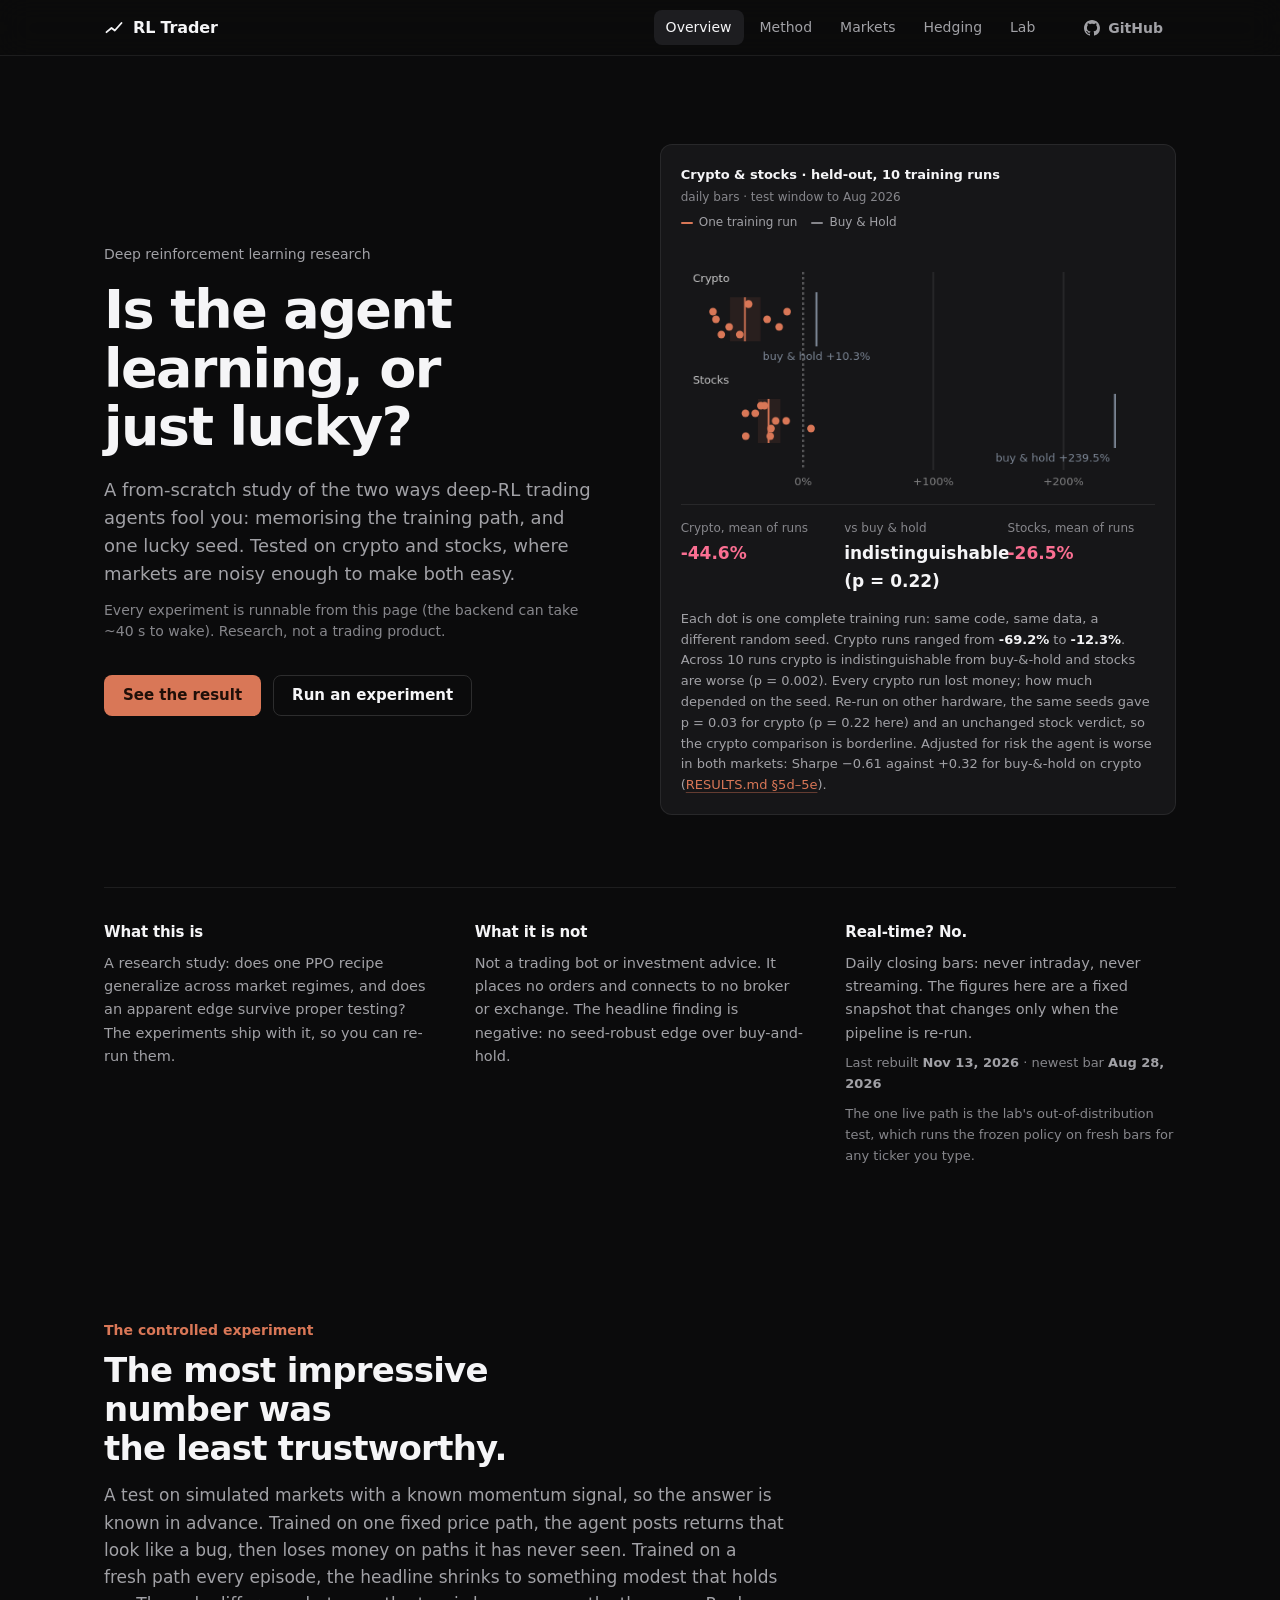
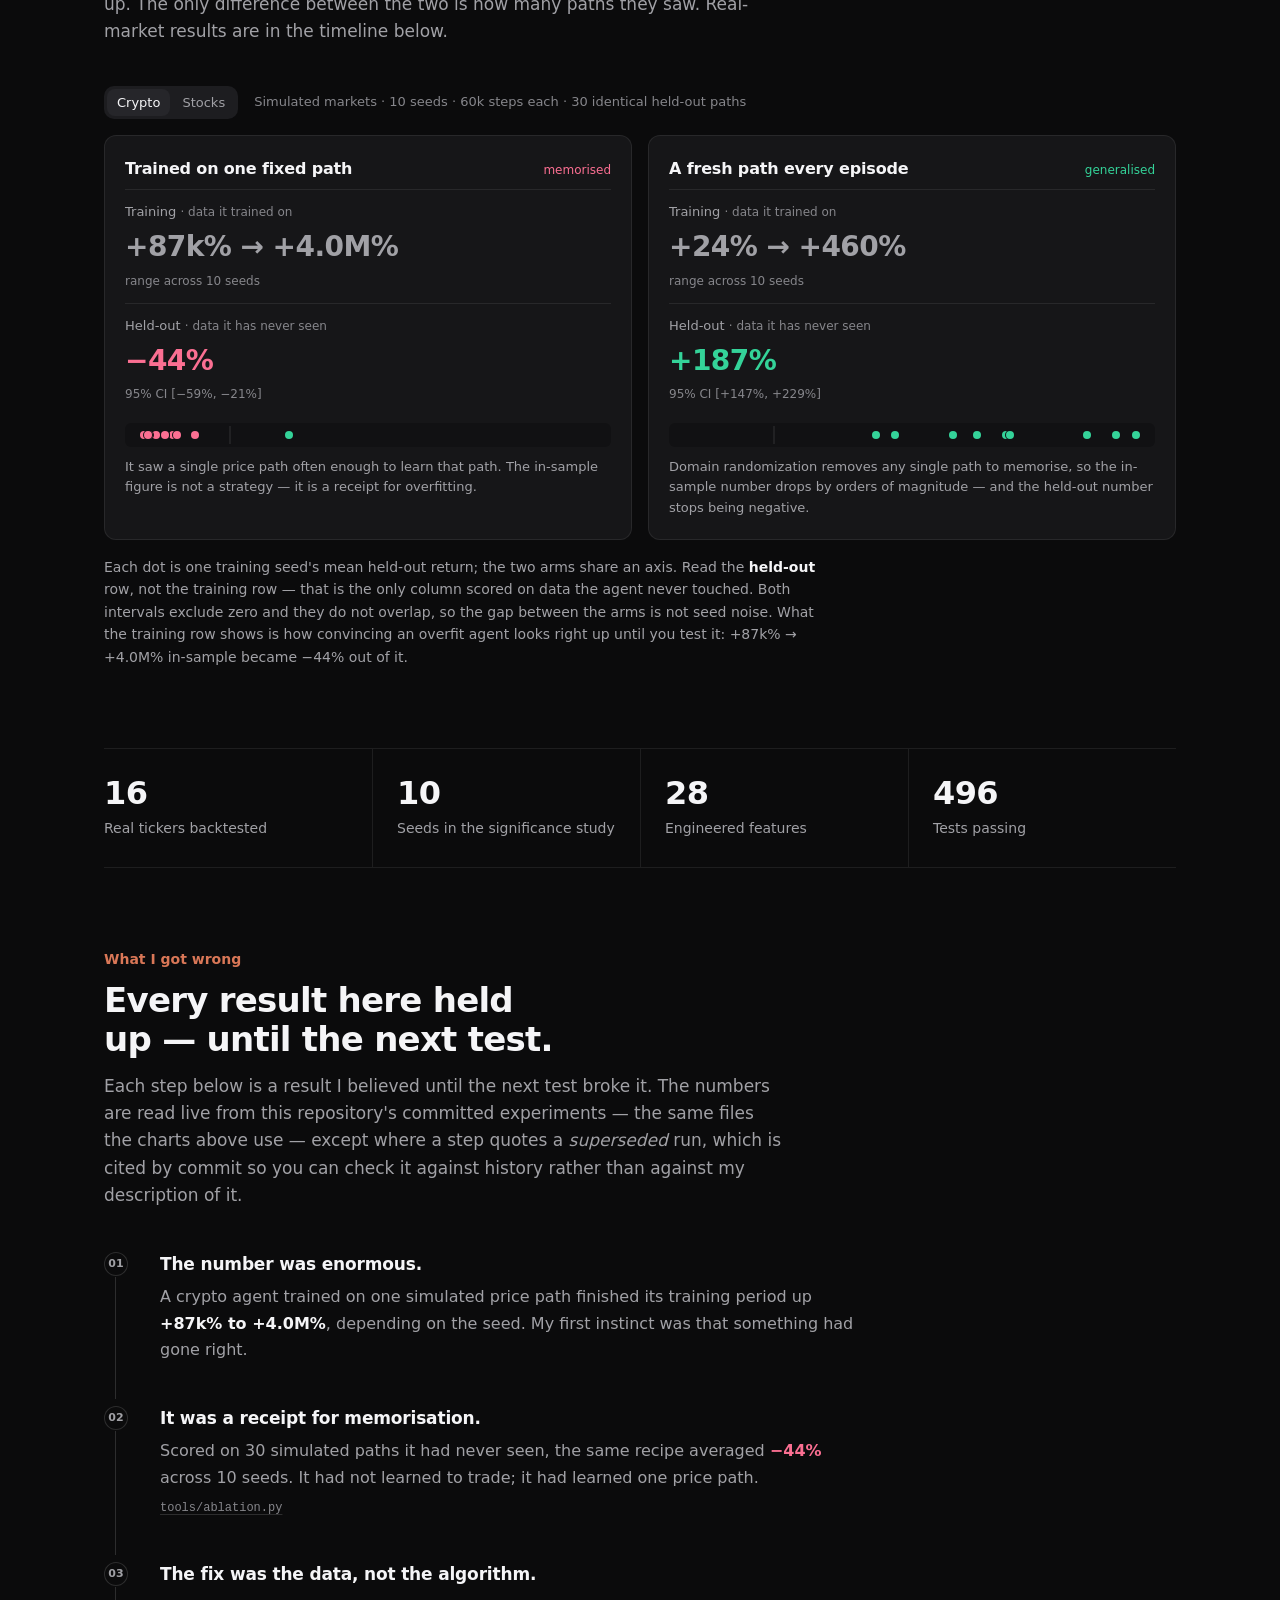
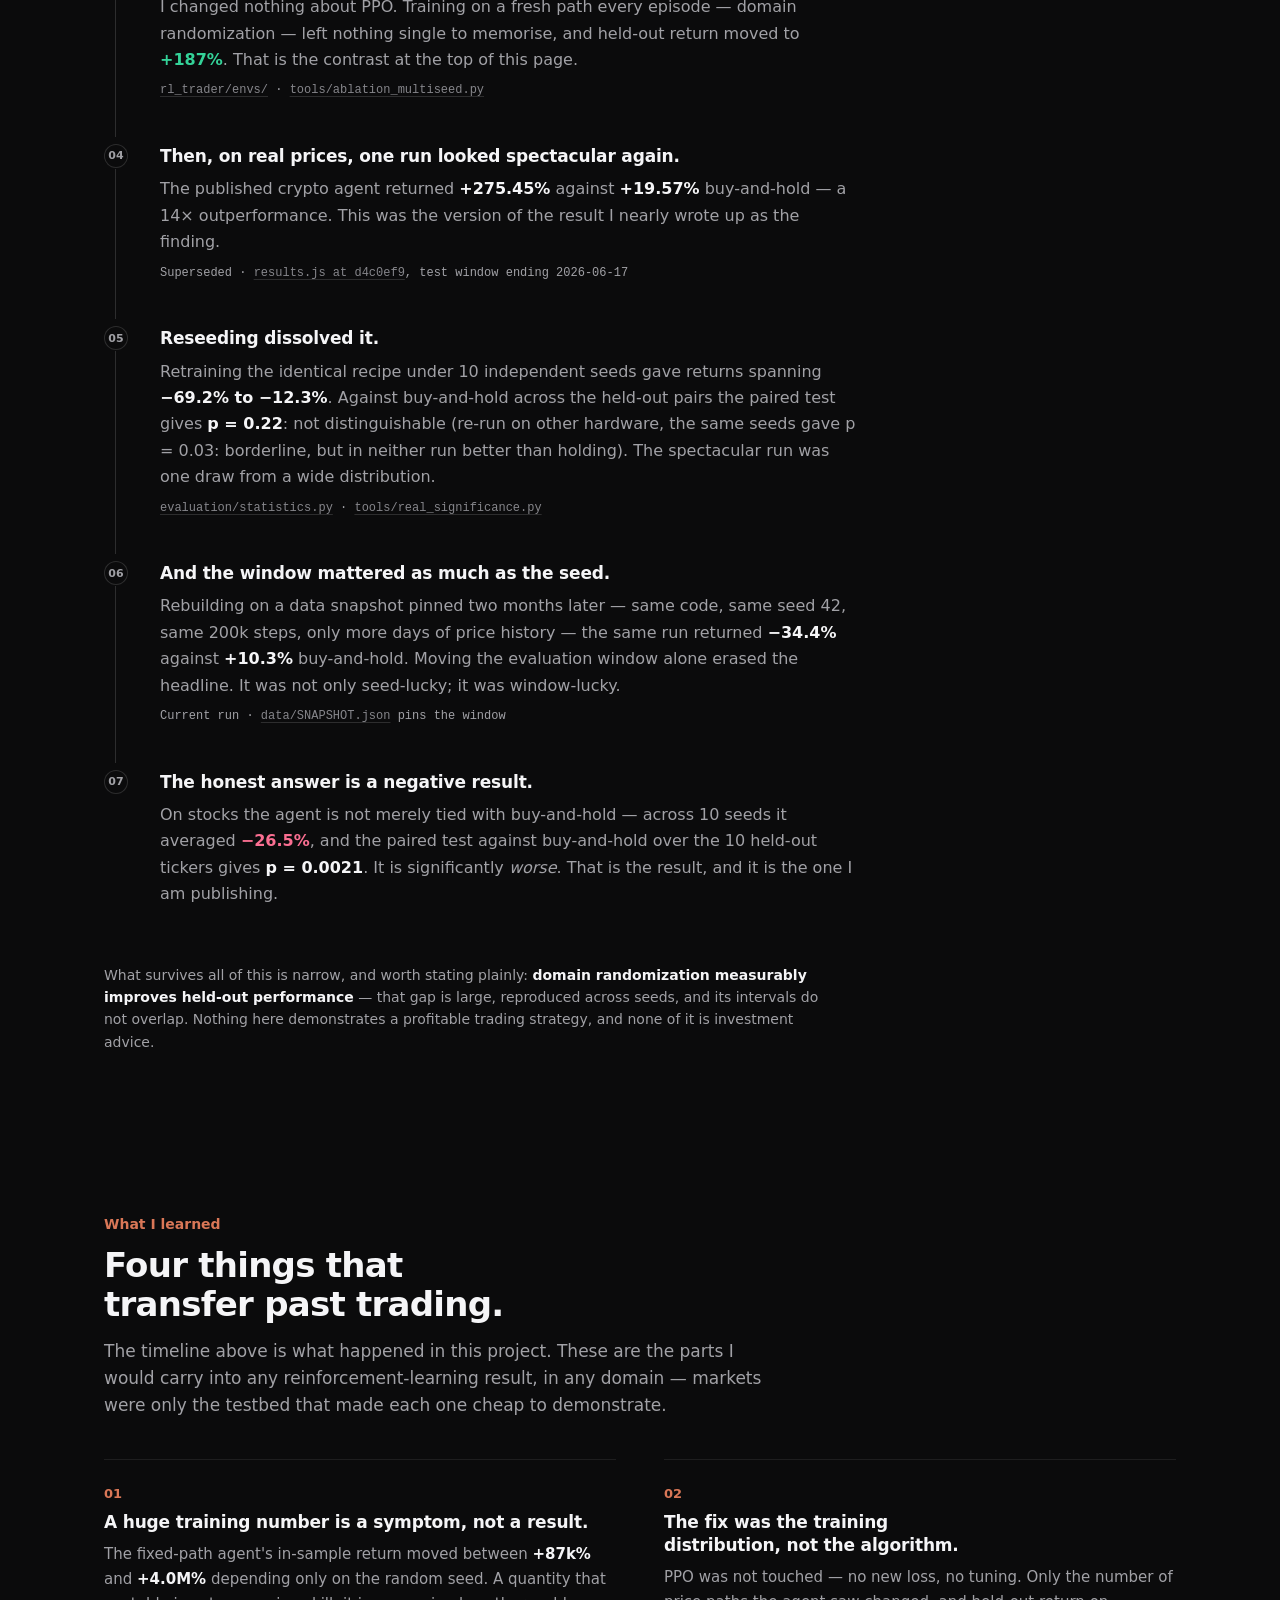
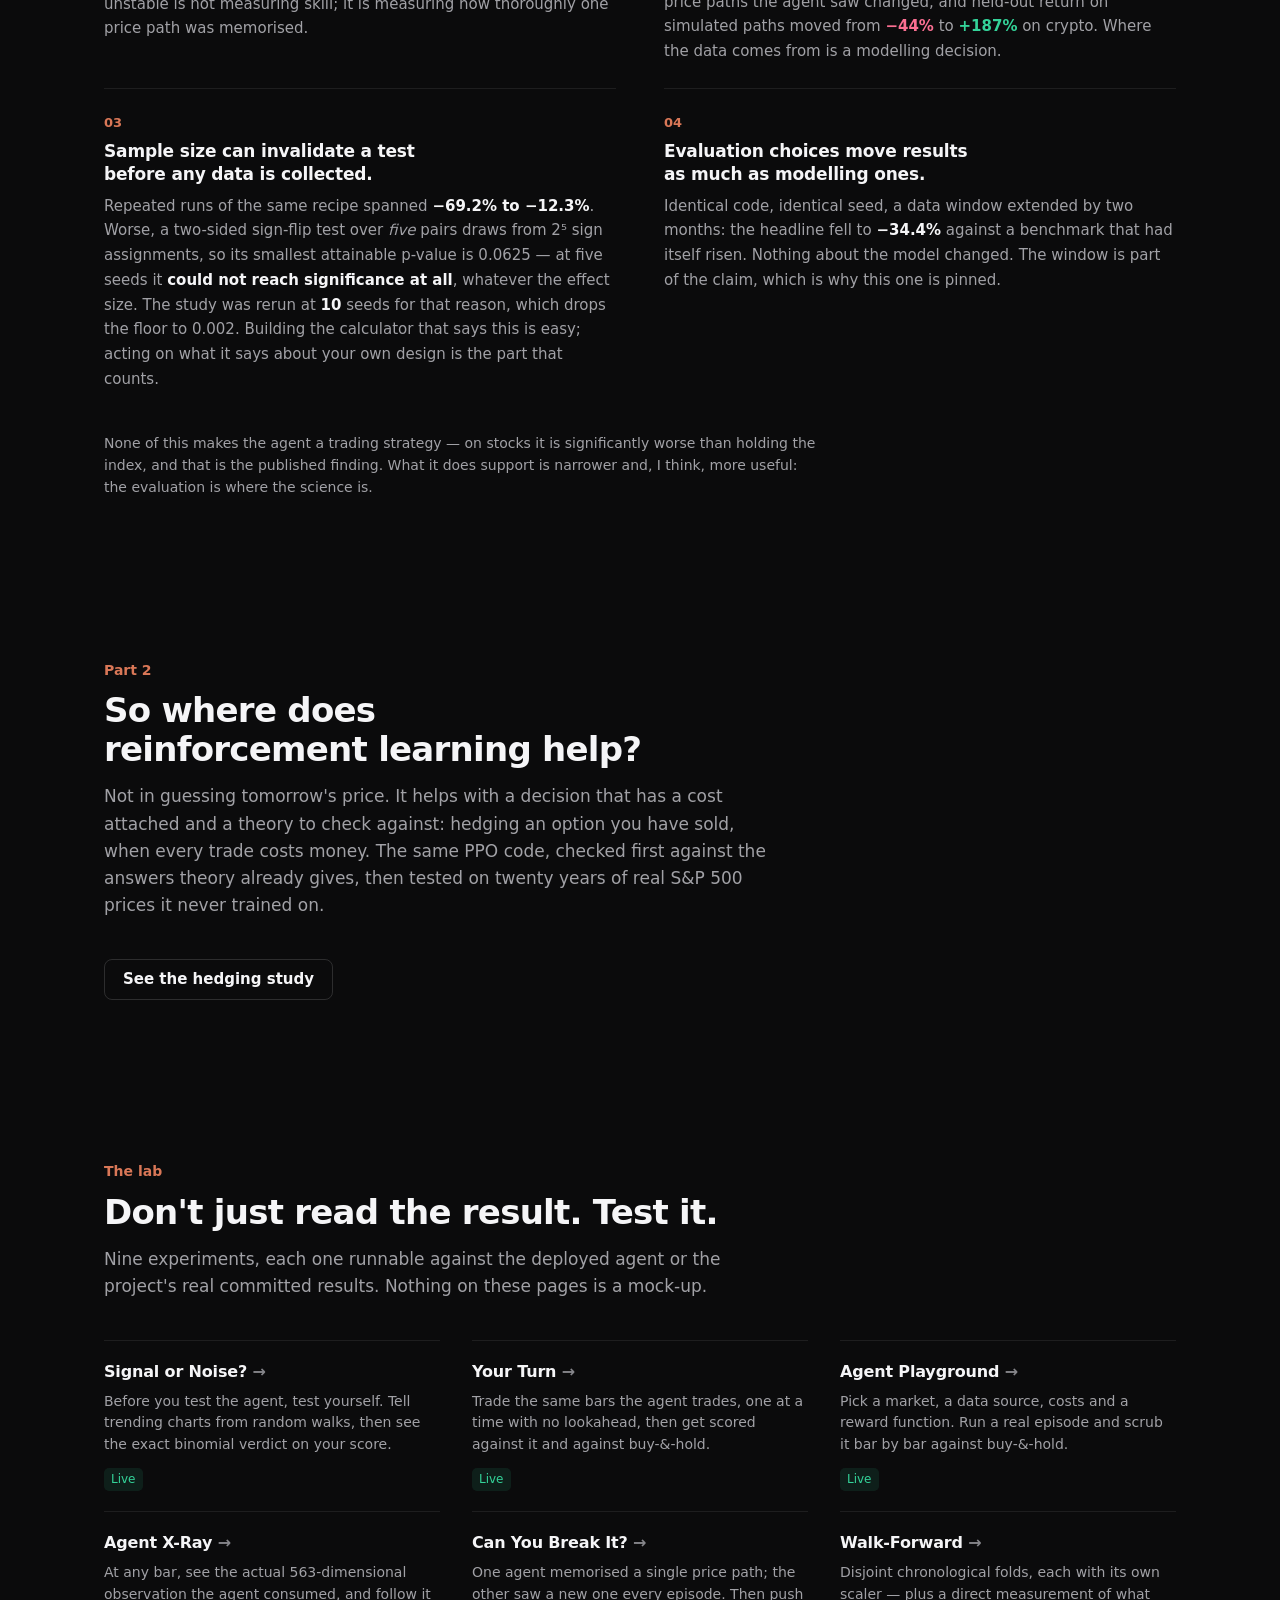
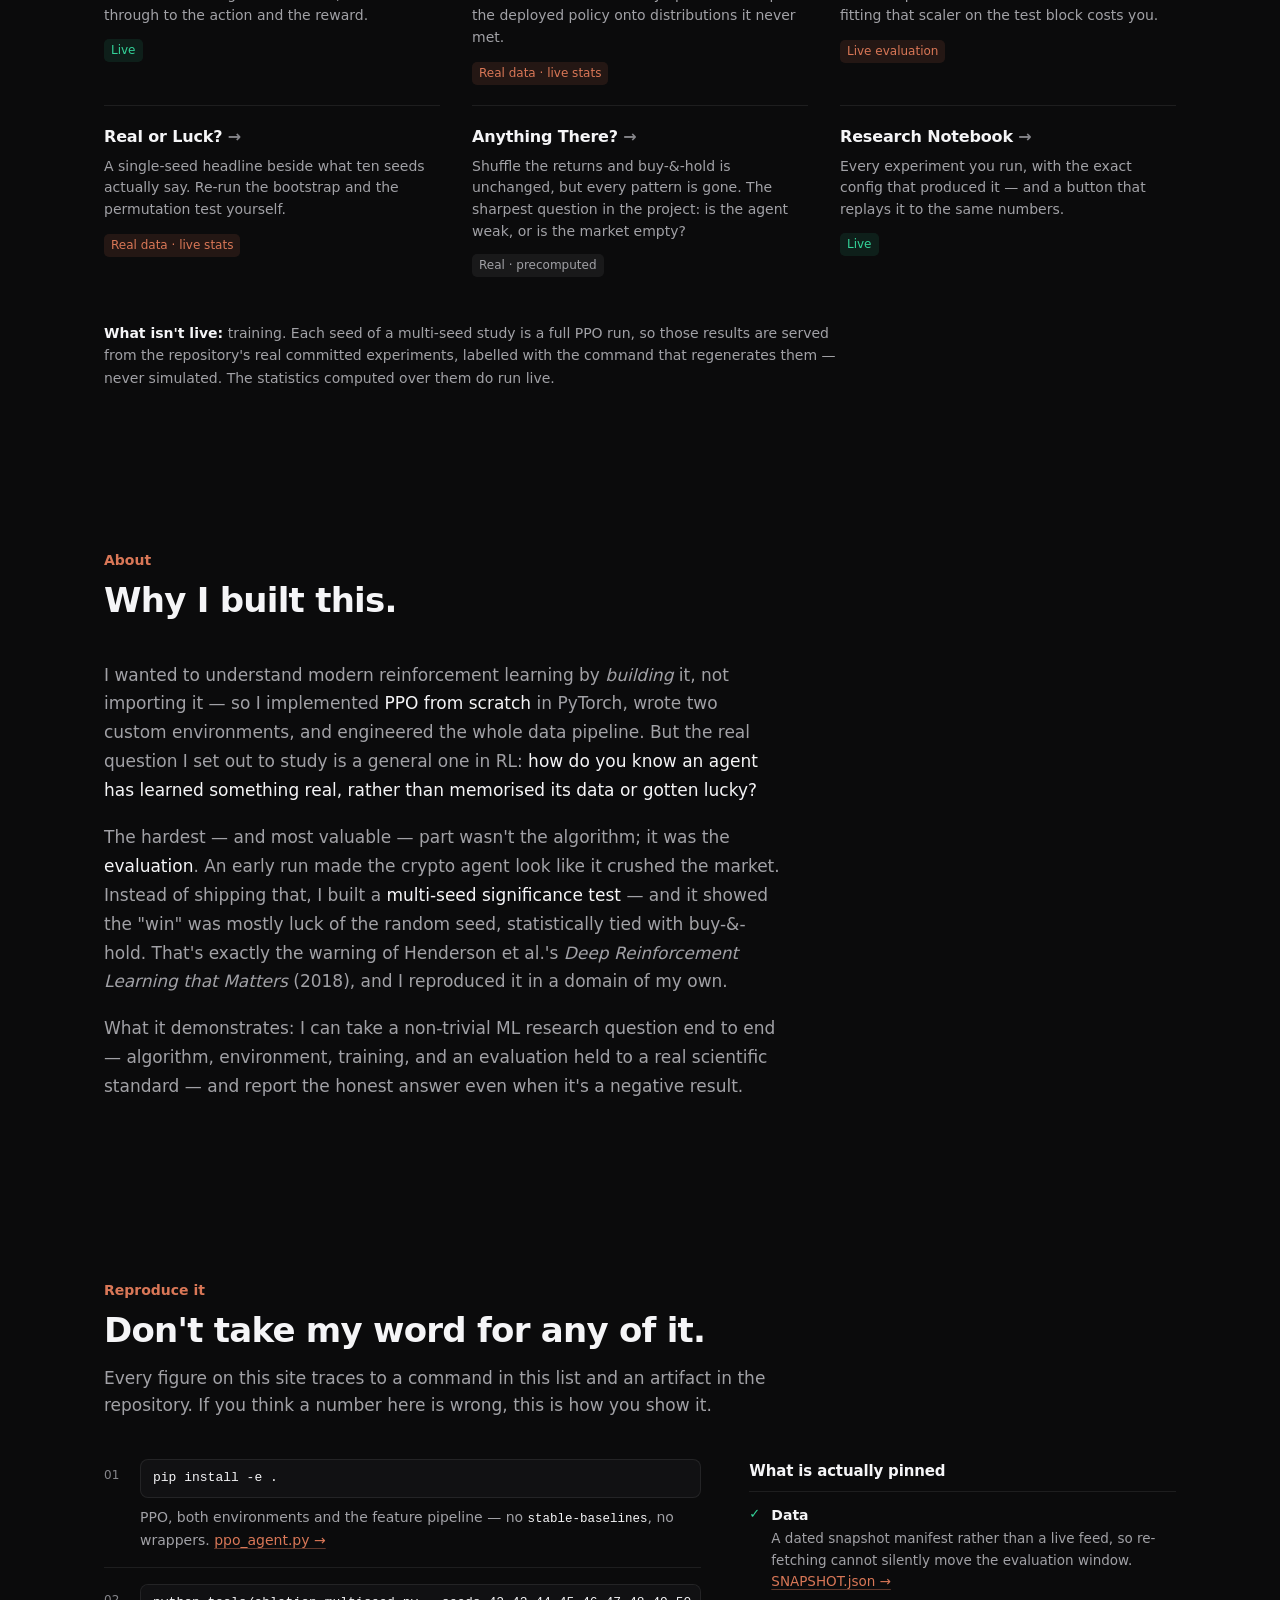
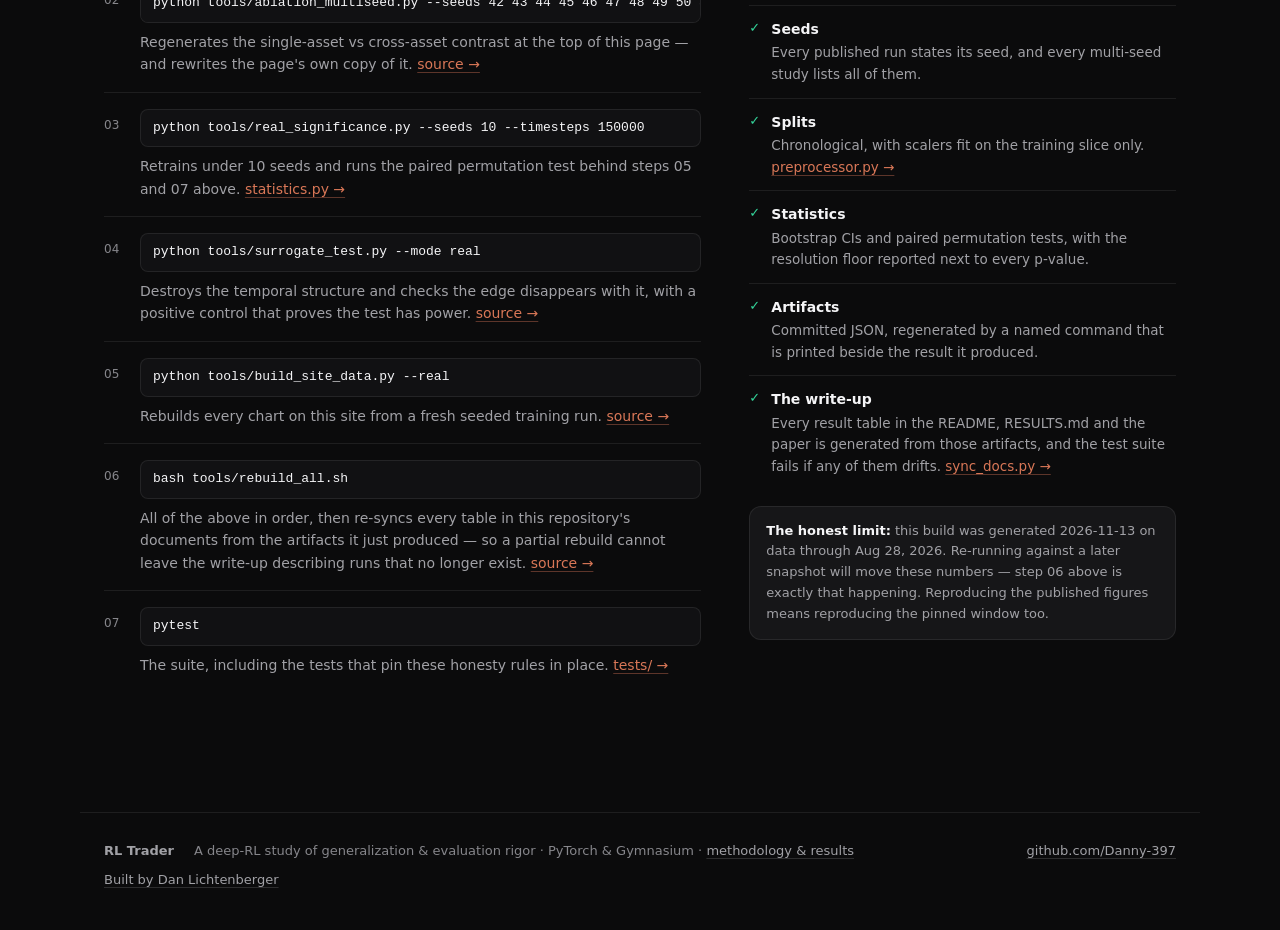
==== commit 7eff8f45: "Hardware replication and risk-adjusted read of the significance study - Re-ran the published signifi" ====
--- a/docs/index.html
+++ b/docs/index.html
@@ -175,7 +175,7 @@
       <div class="stat-cell"><div class="num" data-count="16">16</div><div class="lbl">Real tickers backtested</div></div>
       <div class="stat-cell"><div class="num" data-count="10" id="stat-seeds">10</div><div class="lbl">Seeds in the significance study</div></div>
       <div class="stat-cell"><div class="num" data-count="28">28</div><div class="lbl">Engineered features</div></div>
-      <div class="stat-cell"><div class="num" data-count="492">492</div><div class="lbl">Tests passing</div></div>
+      <div class="stat-cell"><div class="num" data-count="496">496</div><div class="lbl">Tests passing</div></div>
     </section>
 
     <!-- ═══════════════════ WHAT I GOT WRONG ═══════════════════ -->
@@ -245,7 +245,7 @@
             <p>Retraining the identical recipe under 10 independent seeds gave
                returns spanning <b class="tl-fig" id="tl-5a">&hellip;</b>. Against
                buy-and-hold across the held-out pairs the paired test gives
-               <b class="tl-fig" id="tl-5b">&hellip;</b>: not distinguishable. The
+               <b class="tl-fig" id="tl-5b">&hellip;</b>: not distinguishable<span id="tl-5r"></span>. The
                spectacular run was one draw from a wide distribution.</p>
             <p class="tl-src"><a href="https://github.com/Danny-397/RL-for-Crypto-and-stocks-/blob/main/rl_trader/evaluation/statistics.py">evaluation/statistics.py</a> &middot; <a href="https://github.com/Danny-397/RL-for-Crypto-and-stocks-/blob/main/tools/real_significance.py">tools/real_significance.py</a></p>
           </div>
@@ -1870,6 +1870,7 @@
   <script src="significance.js" defer></script>
   <script src="learning.js" defer></script>
   <script src="ablation.js" defer></script>
+  <script src="replication.js" defer></script>
   <script src="app.js" defer></script>
   <script src="lab.js" defer></script>
   <script src="hedging-view.js" defer></script>
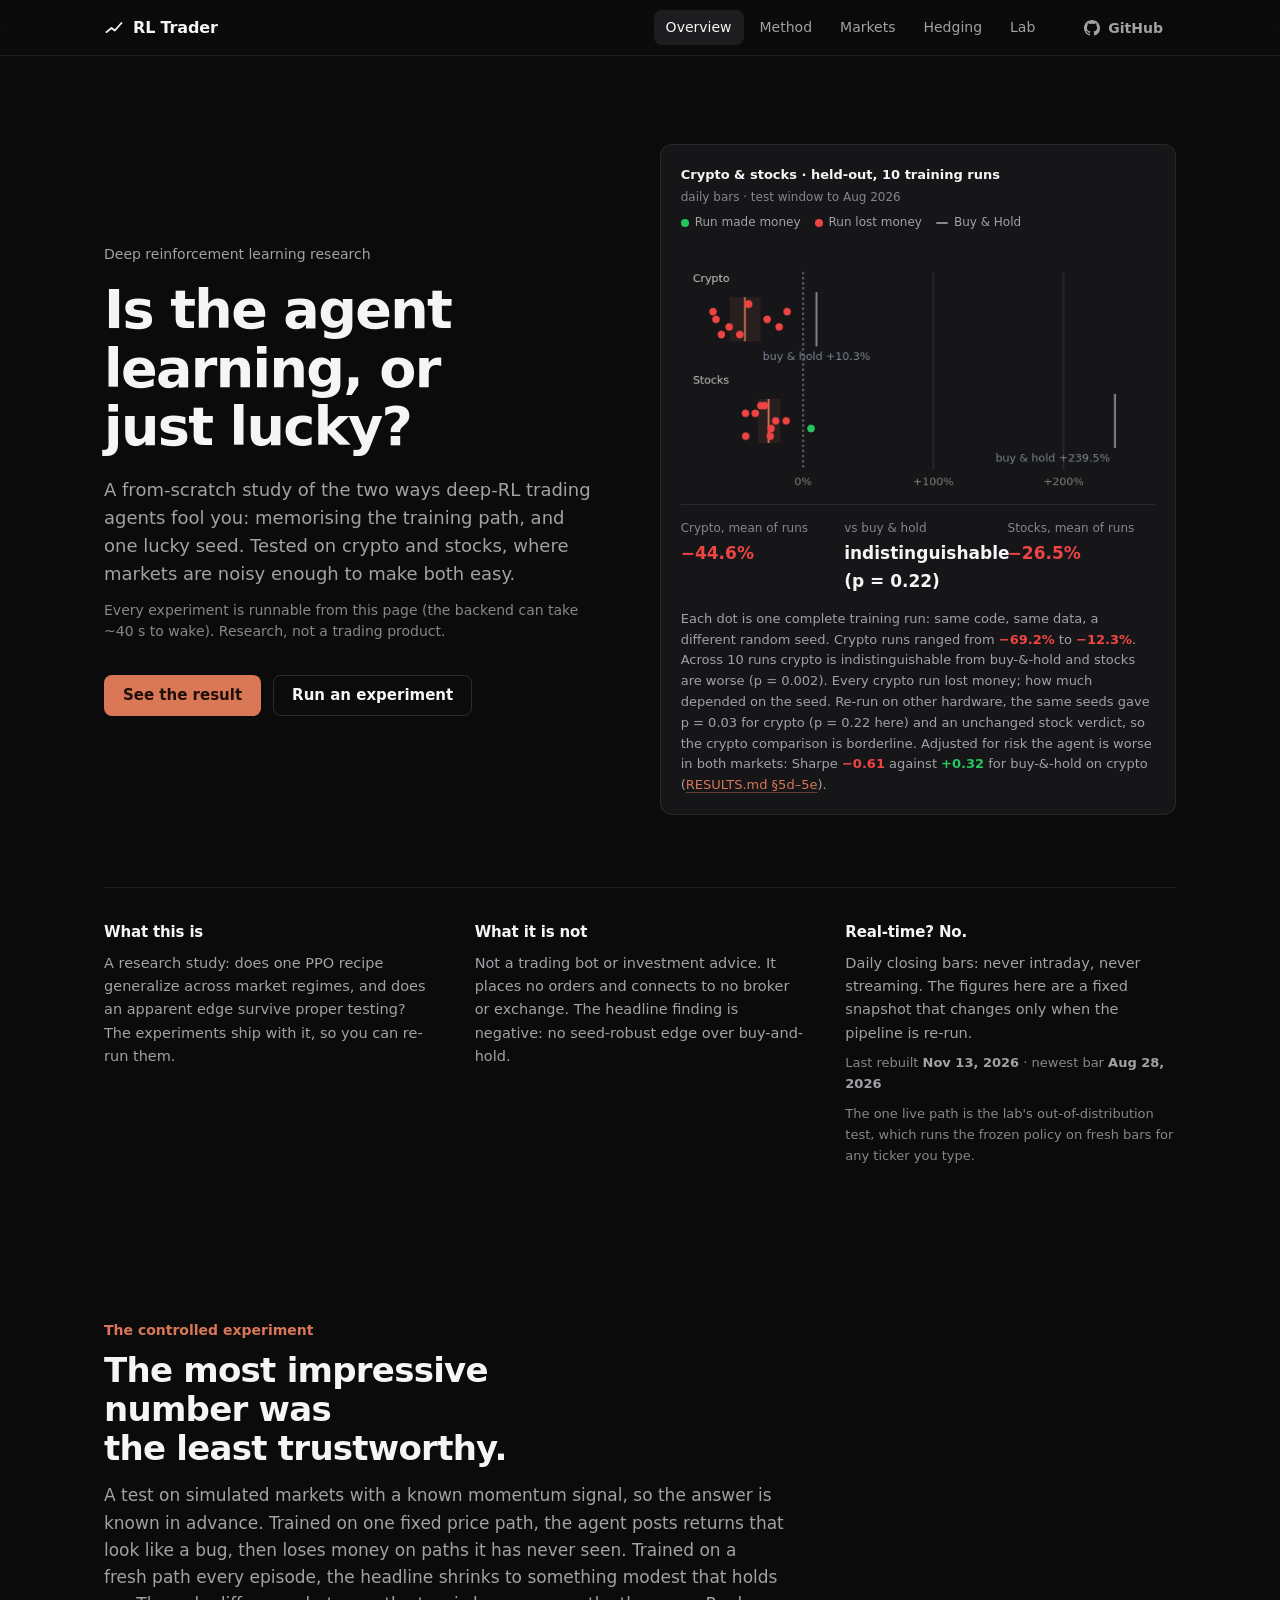
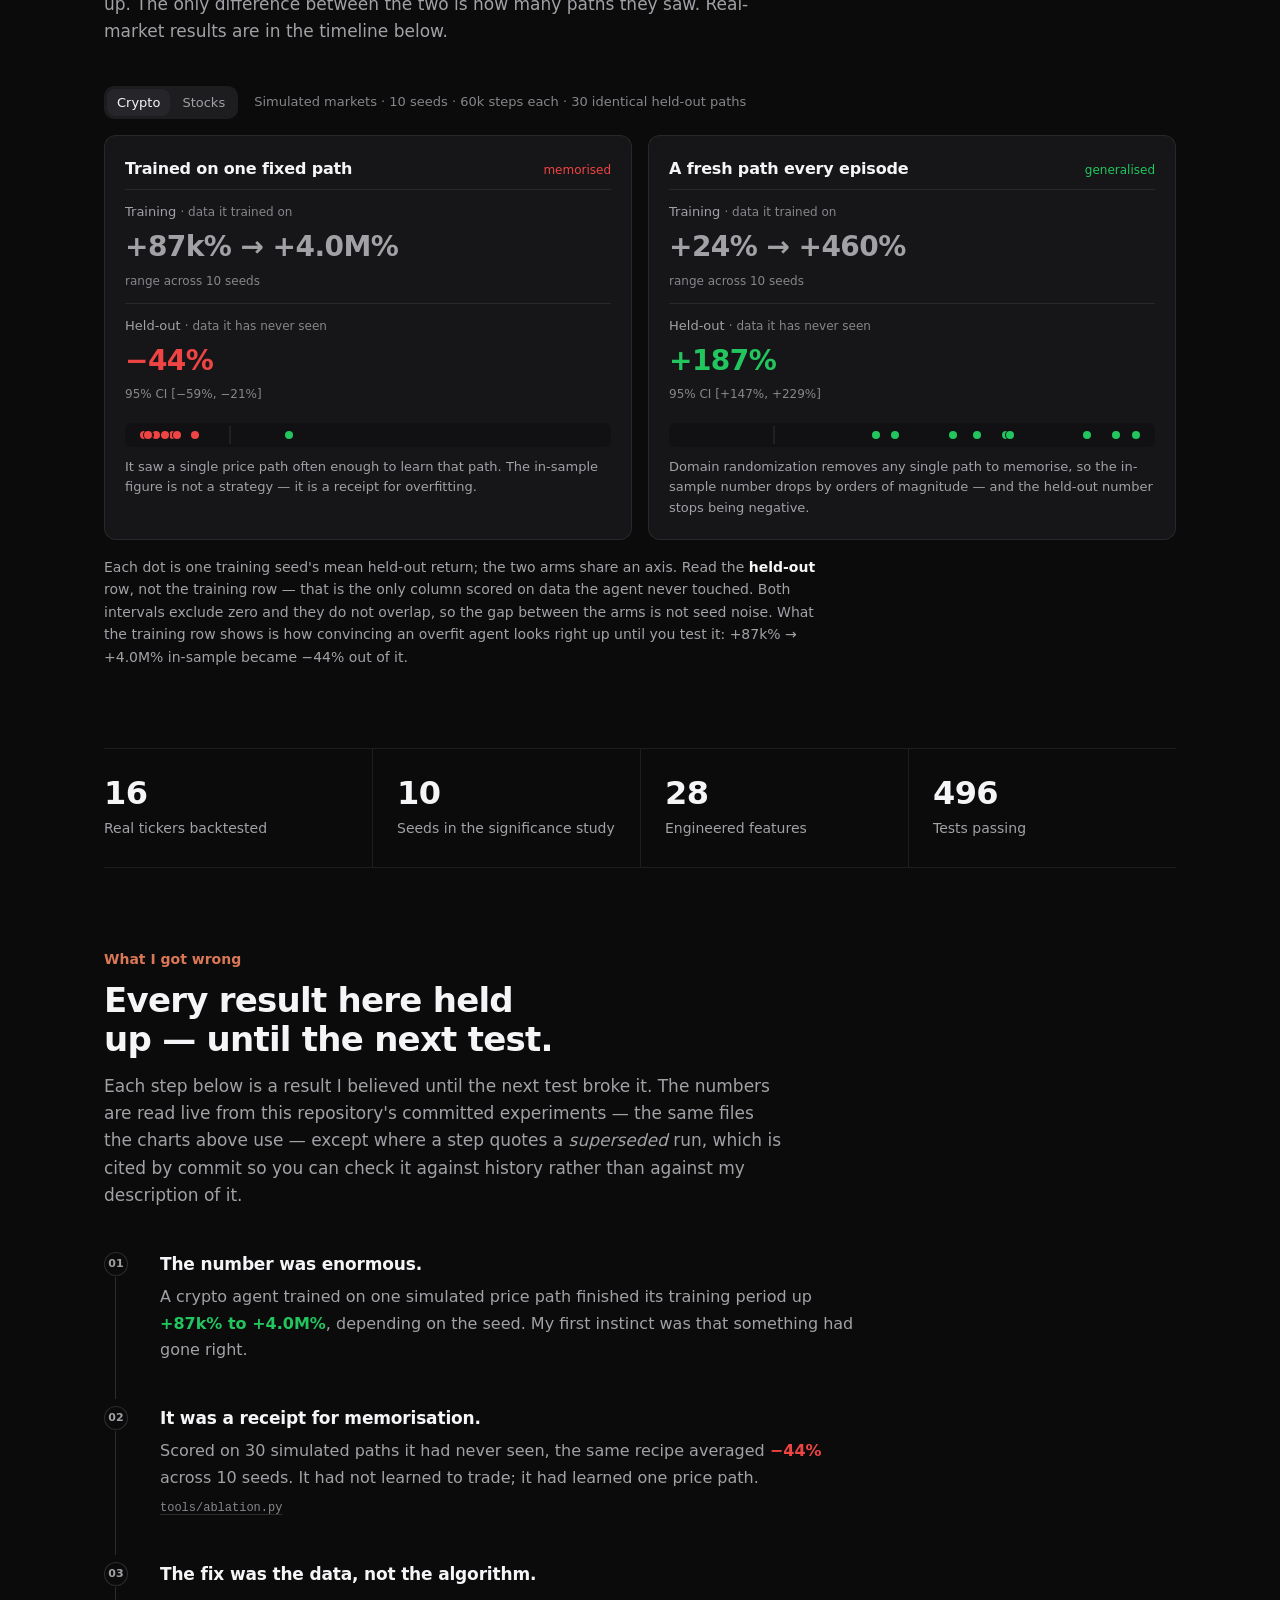
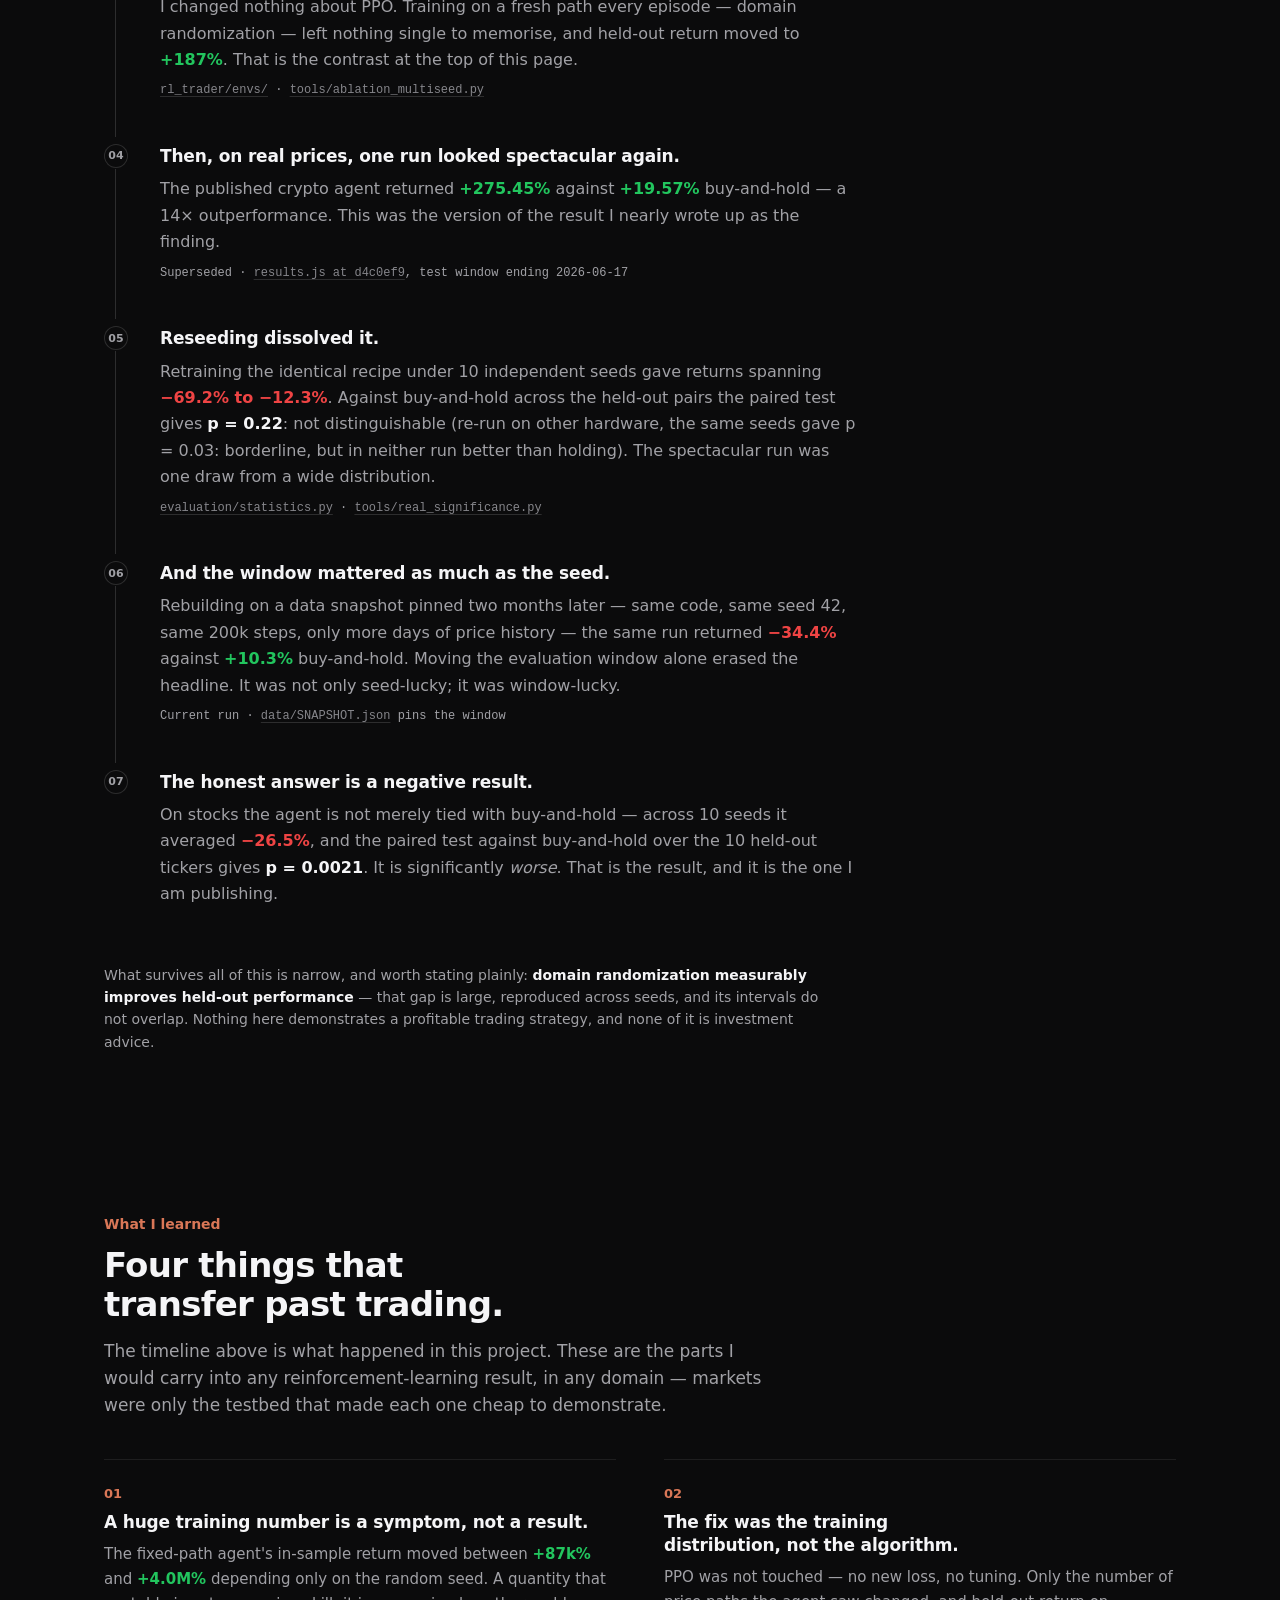
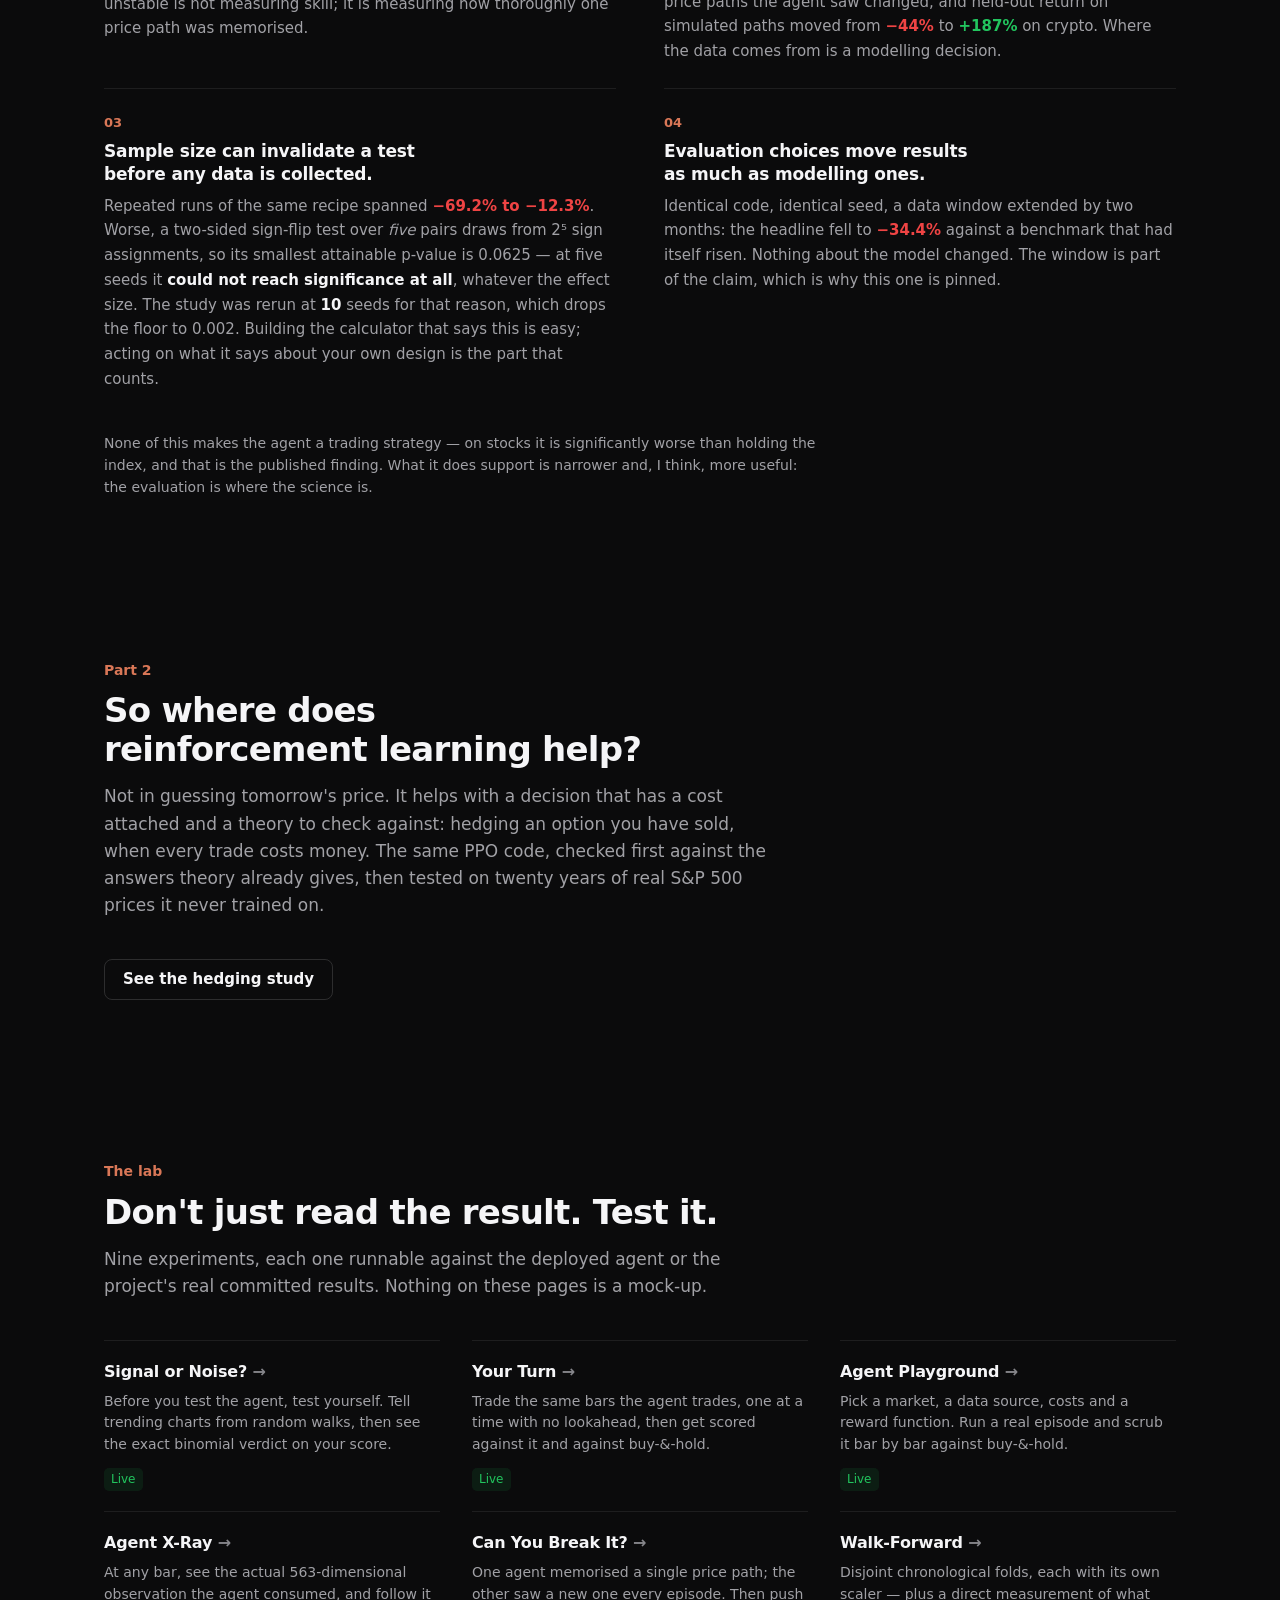
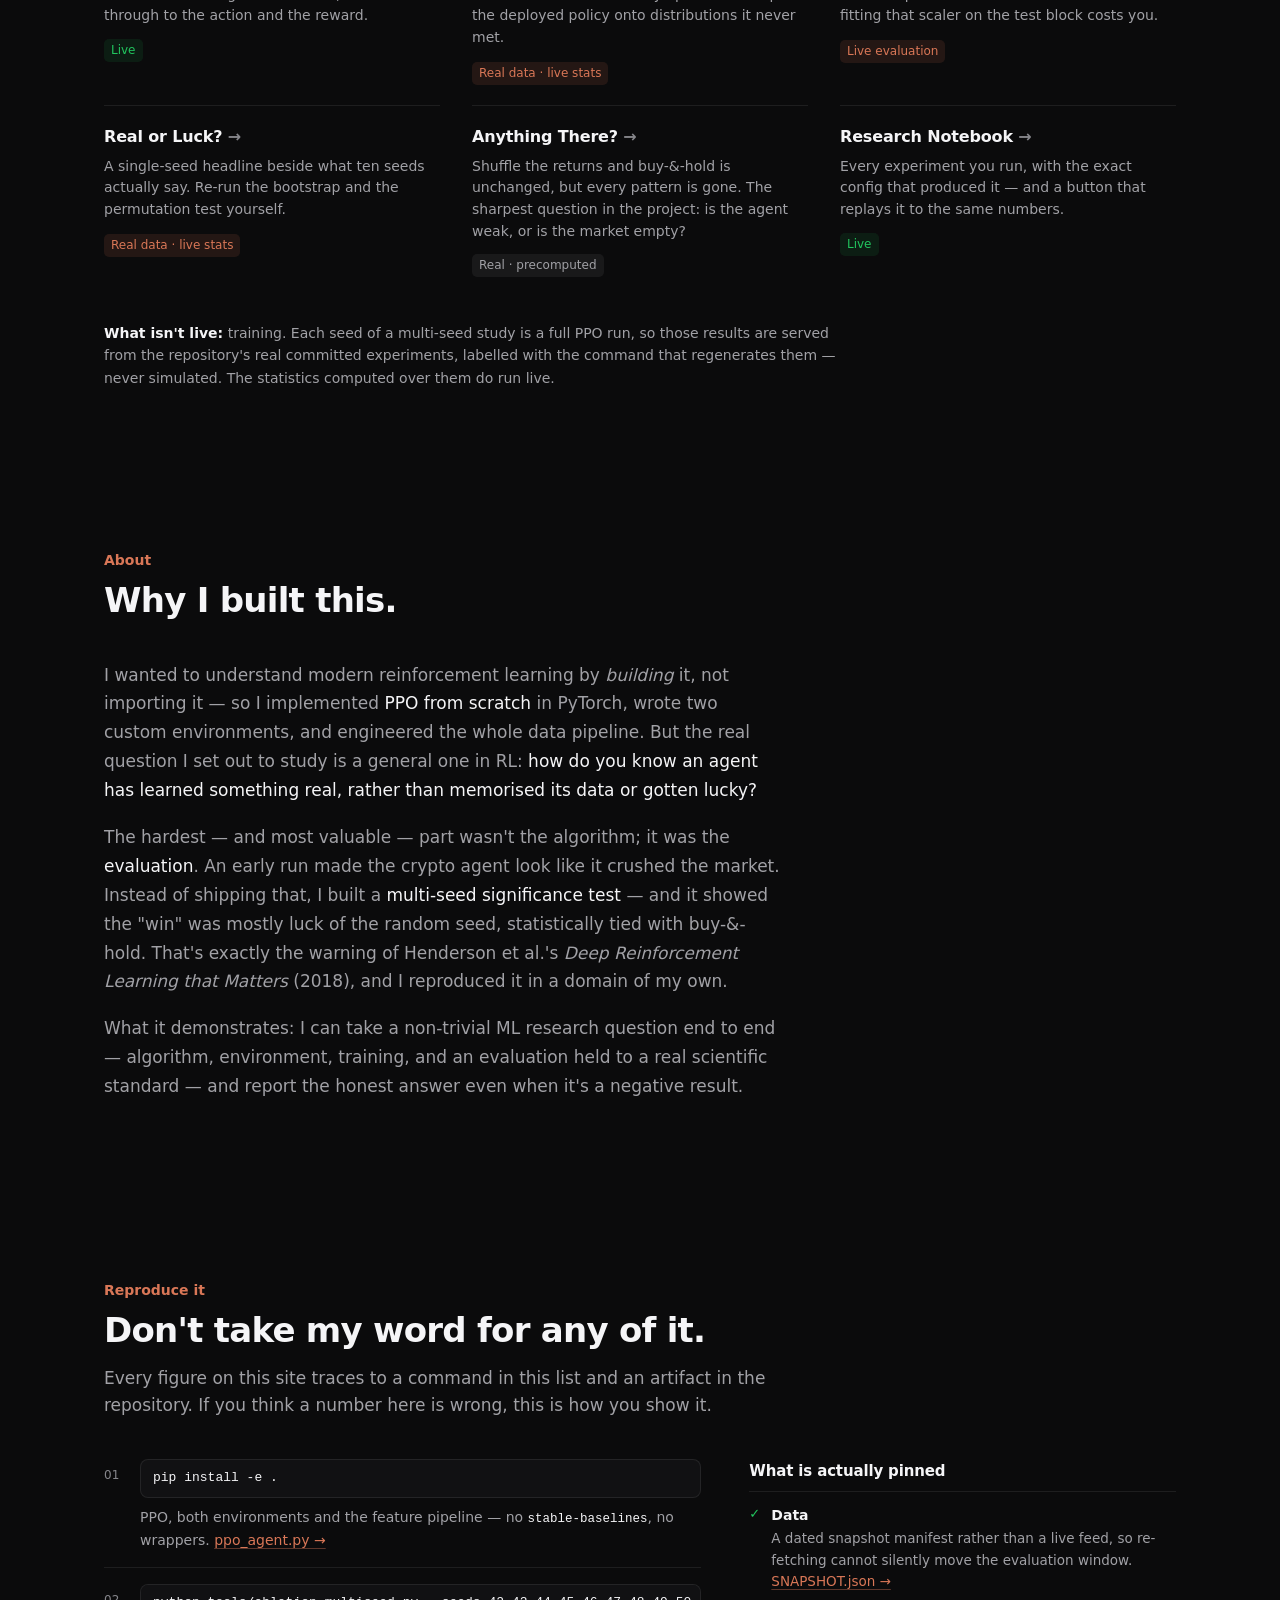
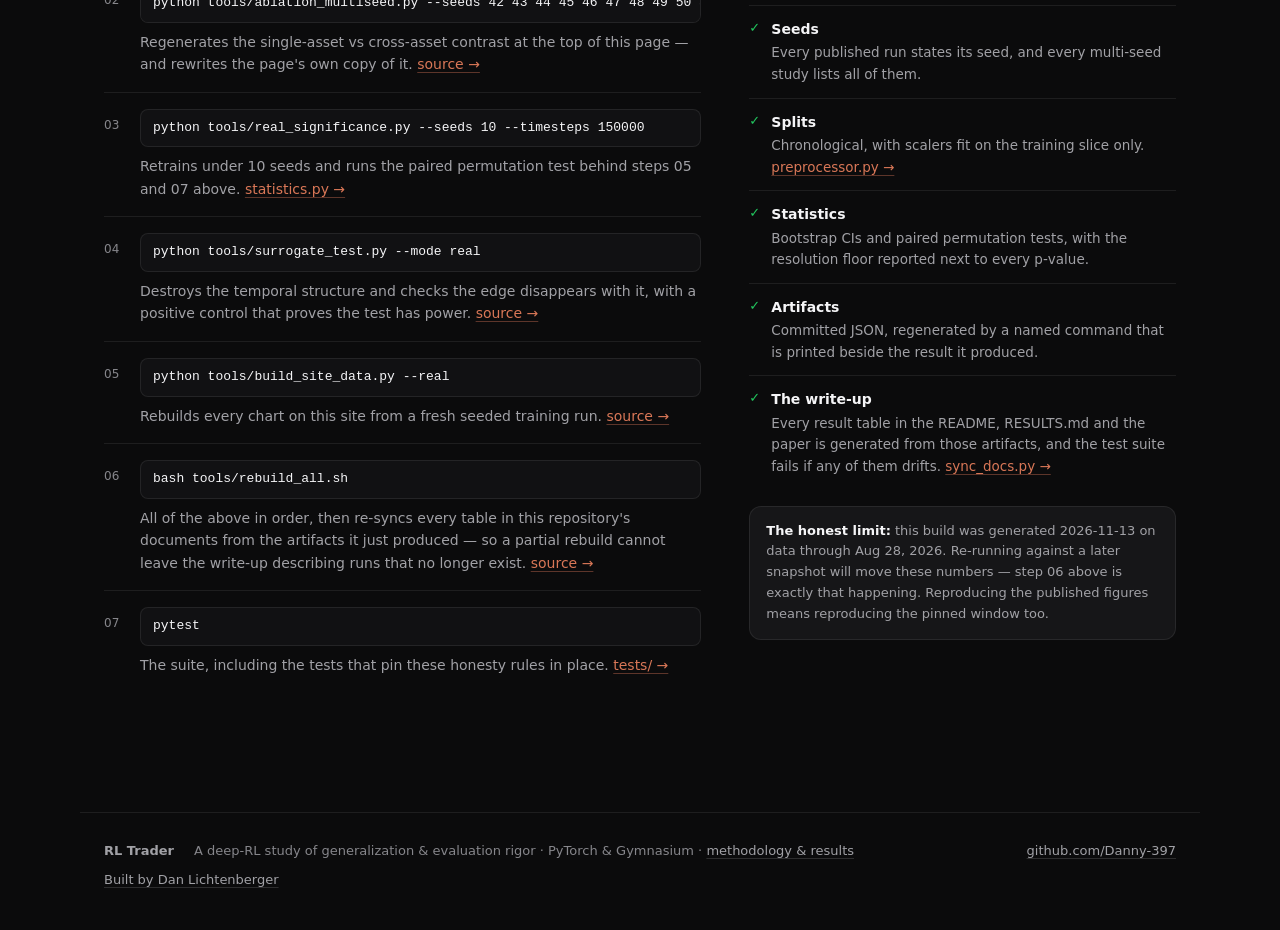
==== commit a7bda8f1: "Brokerage-style colours: green when positive, red when negative Every signed figure on the site is n" ====
--- a/docs/index.html
+++ b/docs/index.html
@@ -87,7 +87,8 @@
               <span class="chart-sub" id="hero-sub">daily bars</span>
             </div>
             <div class="chart-legend">
-              <span class="lg lg-agent">One training run</span>
+              <span class="lg lg-run-pos">Run made money</span>
+              <span class="lg lg-run-neg">Run lost money</span>
               <span class="lg lg-bench">Buy &amp; Hold</span>
             </div>
           </div>
@@ -793,7 +794,7 @@
       <div class="panel" id="seedDistPanel" hidden>
         <div class="panel-head">
           <h3>Is the edge real? <span class="muted-sub">return across 10 independent training seeds</span></h3>
-          <span class="chart-legend"><span class="lg lg-agent">per seed</span><span class="lg lg-bench">buy &amp; hold</span></span>
+          <span class="chart-legend"><span class="lg lg-run-pos">seed made money</span><span class="lg lg-run-neg">seed lost money</span><span class="lg lg-bench">buy &amp; hold</span></span>
         </div>
         <canvas id="seedDist" width="980" height="180"></canvas>
         <p class="lab-caption" id="seedDistCaption"></p>
--- a/docs/styles.css
+++ b/docs/styles.css
@@ -29,8 +29,8 @@
   --accent-fill: #d97757;   /* filled controls (dark text, 6:1) */
   --on-accent:   #1f0f08;
   --accent-soft: rgba(217, 119, 87, 0.12);
-  --pos: #34d399;
-  --neg: #fb6f92;
+  --pos: #22c55e;
+  --neg: #ef4444;
   --warn: #fbbf24;
 
   /* Legacy names used by lab.css and the 404 page */
@@ -187,7 +187,10 @@
 .lg::before { content: ""; width: 12px; height: 2px; border-radius: 1px; }
 .lg-agent::before { background: var(--accent); }
 .lg-bench::before { background: var(--faint); }
-.lg-insample::before { background: var(--neg); }
+.lg-insample::before { background: #d1d1d6; }
+.lg-run-pos::before, .lg-run-neg::before { width: 8px; height: 8px; border-radius: 50%; }
+.lg-run-pos::before { background: var(--pos); }
+.lg-run-neg::before { background: var(--neg); }
 .lg-long::before { background: var(--pos); }
 .lg-short::before { background: var(--neg); }
 .lg-flat::before { background: var(--faint); }
@@ -566,6 +569,10 @@
 .lg-delta::before { background: repeating-linear-gradient(90deg, rgba(255,255,255,.55) 0 3px, transparent 3px 6px); }
 .hg-verdict { max-width: 760px; padding: 18px 20px; margin: 0 0 48px; }
 .hg-verdict strong { color: var(--text); }
+
+/* ── Signed figures: green up, red down (set by signColor in app.js) ── */
+.num-pos { color: var(--pos) !important; }
+.num-neg { color: var(--neg) !important; }
 
 /* ── Responsive ─────────────────────────────────────────── */
 @media (max-width: 960px) {
--- a/docs/lab.css
+++ b/docs/lab.css
@@ -37,9 +37,9 @@
   width: 7px; height: 7px; border-radius: 50%;
   background: var(--faint); flex: none;
 }
-.api-pill.is-live { color: var(--pos); border-color: rgba(52, 211, 153, 0.4); }
+.api-pill.is-live { color: var(--pos); border-color: rgba(34, 197, 94, 0.4); }
 .api-pill.is-live .dot-led { background: var(--pos);  }
-.api-pill.is-down { color: var(--neg); border-color: rgba(251, 111, 146, 0.4); }
+.api-pill.is-down { color: var(--neg); border-color: rgba(239, 68, 68, 0.4); }
 .api-pill.is-down .dot-led { background: var(--neg); }
 
 /* ── Sub navigation ──────────────────────────────────────── */
@@ -196,9 +196,9 @@
 }
 
 .lab-error {
-  border: 1px solid rgba(251, 111, 146, 0.4);
-  background: rgba(251, 111, 146, 0.07);
-  color: #fda4bc; border-radius: var(--radius-sm); padding: 12px 14px;
+  border: 1px solid rgba(239, 68, 68, 0.4);
+  background: rgba(239, 68, 68, 0.07);
+  color: #fca5a5; border-radius: var(--radius-sm); padding: 12px 14px;
   font-size: 13px; margin-top: 14px;
 }
 .lab-empty {
@@ -277,7 +277,7 @@
   display: inline-block; font-family: var(--font-data); font-size: 10px;
   padding: 3px 8px; border-radius: 5px; vertical-align: middle; font-variant-numeric: tabular-nums;
 }
-.tag-real { color: var(--pos); background: rgba(52, 211, 153, 0.10); }
+.tag-real { color: var(--pos); background: rgba(34, 197, 94, 0.10); }
 .tag-synthetic { color: var(--accent); background: var(--accent-soft); }
 .tag-precomputed { color: var(--muted); background: rgba(255, 255, 255, 0.06); }
 
@@ -368,7 +368,7 @@
 }
 .xr-ramp {
   flex: 1; height: 7px; border-radius: 4px;
-  background: linear-gradient(90deg, #fb6f92, #1d1d20 50%, #34d399);
+  background: linear-gradient(90deg, #ef4444, #1d1d20 50%, #22c55e);
 }
 /* A feature that is structurally zero on this path (e.g. cross-asset features on
    a synthetic series) is dimmed, so a flat row reads as "inert", not "neutral". */
@@ -400,7 +400,7 @@
   border: 1px solid var(--border); border-radius: 12px;
   padding: 16px; background: var(--bg-soft);
 }
-.ab-card.is-winner { border-color: rgba(52, 211, 153, 0.42); }
+.ab-card.is-winner { border-color: rgba(34, 197, 94, 0.42); }
 .ab-name {
   font-family: var(--font-data); font-size: 12px;
   color: var(--text); margin-bottom: 3px; font-variant-numeric: tabular-nums;
@@ -546,10 +546,10 @@
   font-family: var(--font-data); font-size: 11px;
   padding: 4px 9px; border-radius: 6px; font-variant-numeric: tabular-nums;
 }
-.vp-flag.bad { color: var(--neg); background: rgba(251, 111, 146, .1);
-               border: 1px solid rgba(251, 111, 146, .3); }
-.vp-flag.ok { color: var(--pos); background: rgba(52, 211, 153, .1);
-              border: 1px solid rgba(52, 211, 153, .3); }
+.vp-flag.bad { color: var(--neg); background: rgba(239, 68, 68, .1);
+               border: 1px solid rgba(239, 68, 68, .3); }
+.vp-flag.ok { color: var(--pos); background: rgba(34, 197, 94, .1);
+              border: 1px solid rgba(34, 197, 94, .3); }
 
 /* One row per training run. */
 .seed-row {
@@ -672,8 +672,8 @@
   display: inline-block; font-family: var(--font-data); font-size: 9px; padding: 2px 7px;
   border-radius: 4px; border: 1px solid var(--border-2); color: var(--muted); font-variant-numeric: tabular-nums;
 }
-.nb-status-chip.done { color: var(--pos); border-color: rgba(52, 211, 153, .35); }
-.nb-status-chip.error { color: var(--neg); border-color: rgba(251, 111, 146, .35); }
+.nb-status-chip.done { color: var(--pos); border-color: rgba(34, 197, 94, .35); }
+.nb-status-chip.error { color: var(--neg); border-color: rgba(239, 68, 68, .35); }
 .nb-status-chip.running { color: var(--cyan); border-color: rgba(217, 119, 87, .35); }
 .nb-empty {
   padding: 30px 10px; text-align: center; color: var(--muted); font-size: 14px;
@@ -741,8 +741,8 @@
   margin: 0 0 24px;
   padding: 12px 16px;
   color: var(--text);
-  background: rgba(251, 111, 146, 0.08);
-  border: 1px solid rgba(251, 111, 146, 0.4);
+  background: rgba(239, 68, 68, 0.08);
+  border: 1px solid rgba(239, 68, 68, 0.4);
   border-radius: 12px;
   line-height: 1.5;
 }
@@ -777,8 +777,8 @@
   background: var(--surface); border: 1px solid var(--border);
   border-radius: 12px; padding: 10px 10px 12px;
 }
-.pc-card.is-right { border-color: rgba(52, 211, 153, 0.55); }
-.pc-card.is-wrong { border-color: rgba(251, 111, 146, 0.55); }
+.pc-card.is-right { border-color: rgba(34, 197, 94, 0.55); }
+.pc-card.is-wrong { border-color: rgba(239, 68, 68, 0.55); }
 .pc-card-head {
   display: flex; align-items: center; justify-content: space-between;
   min-height: 20px; margin-bottom: 4px;
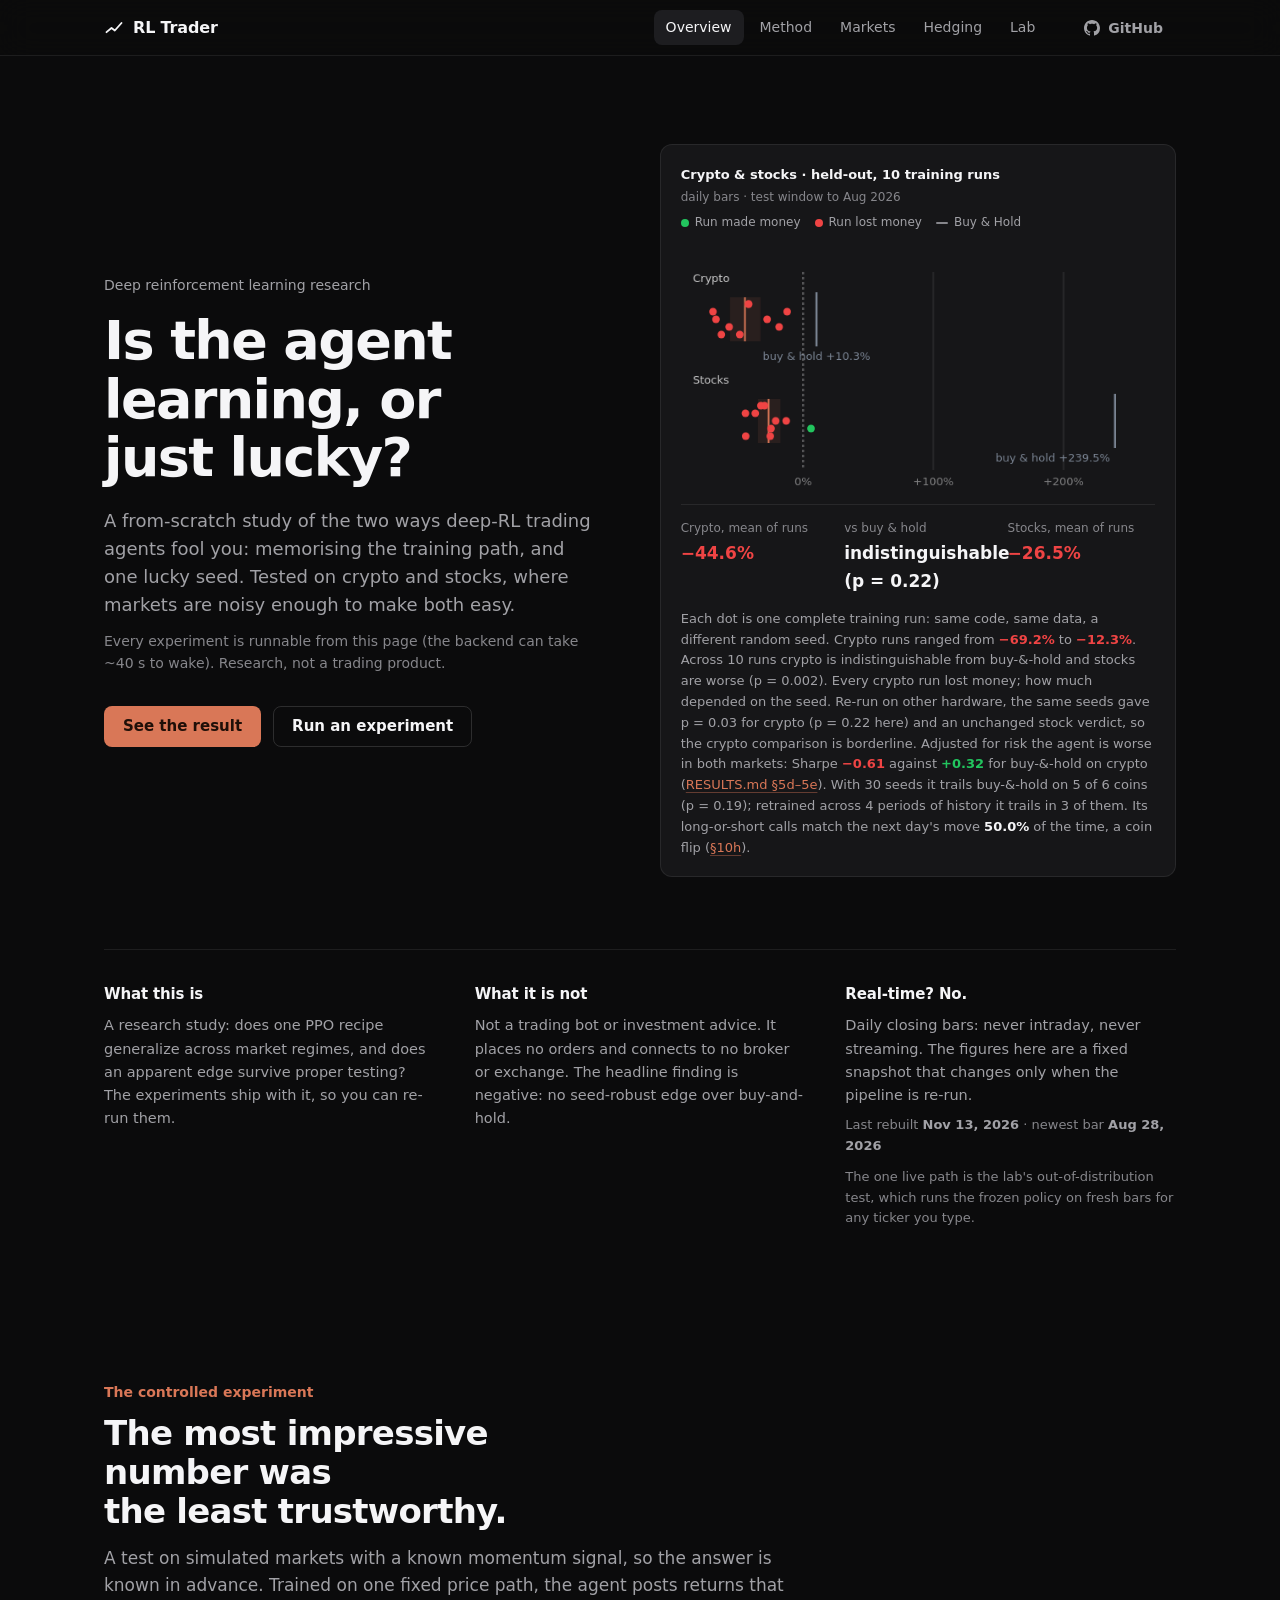
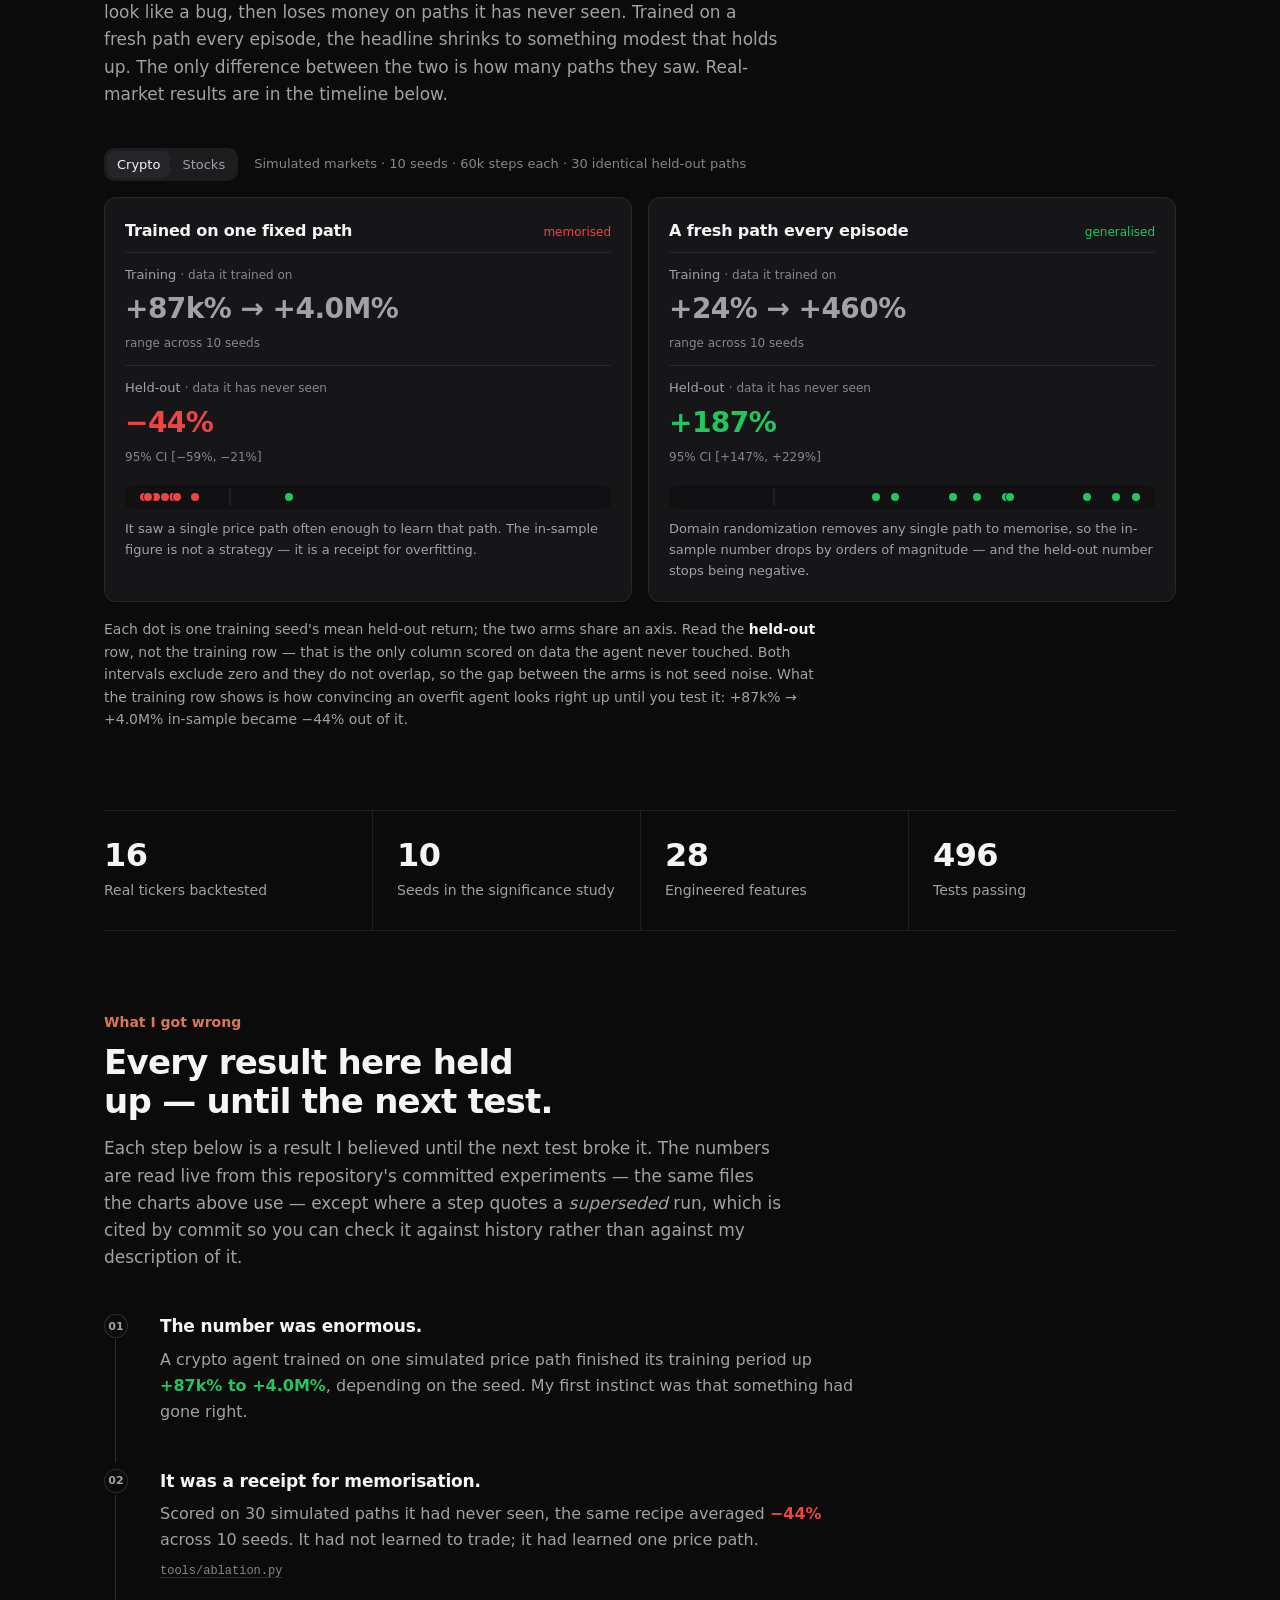
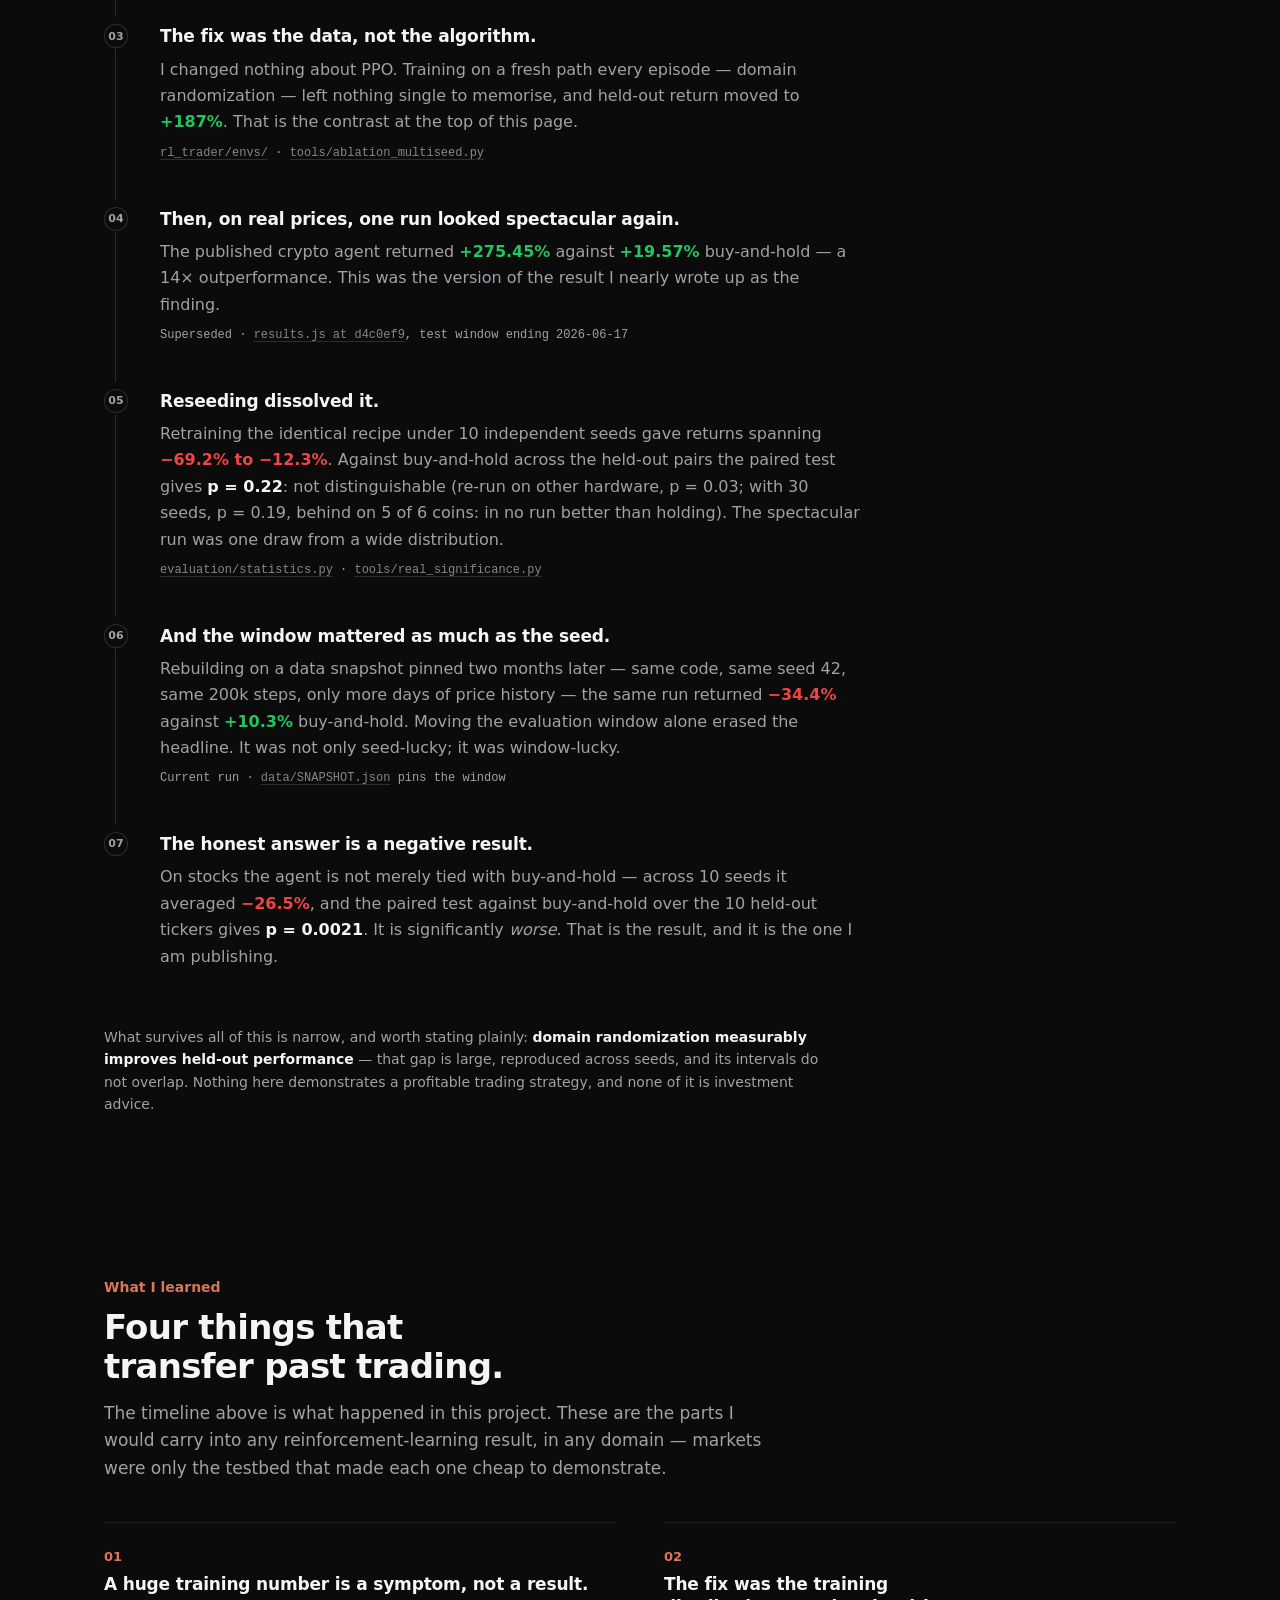
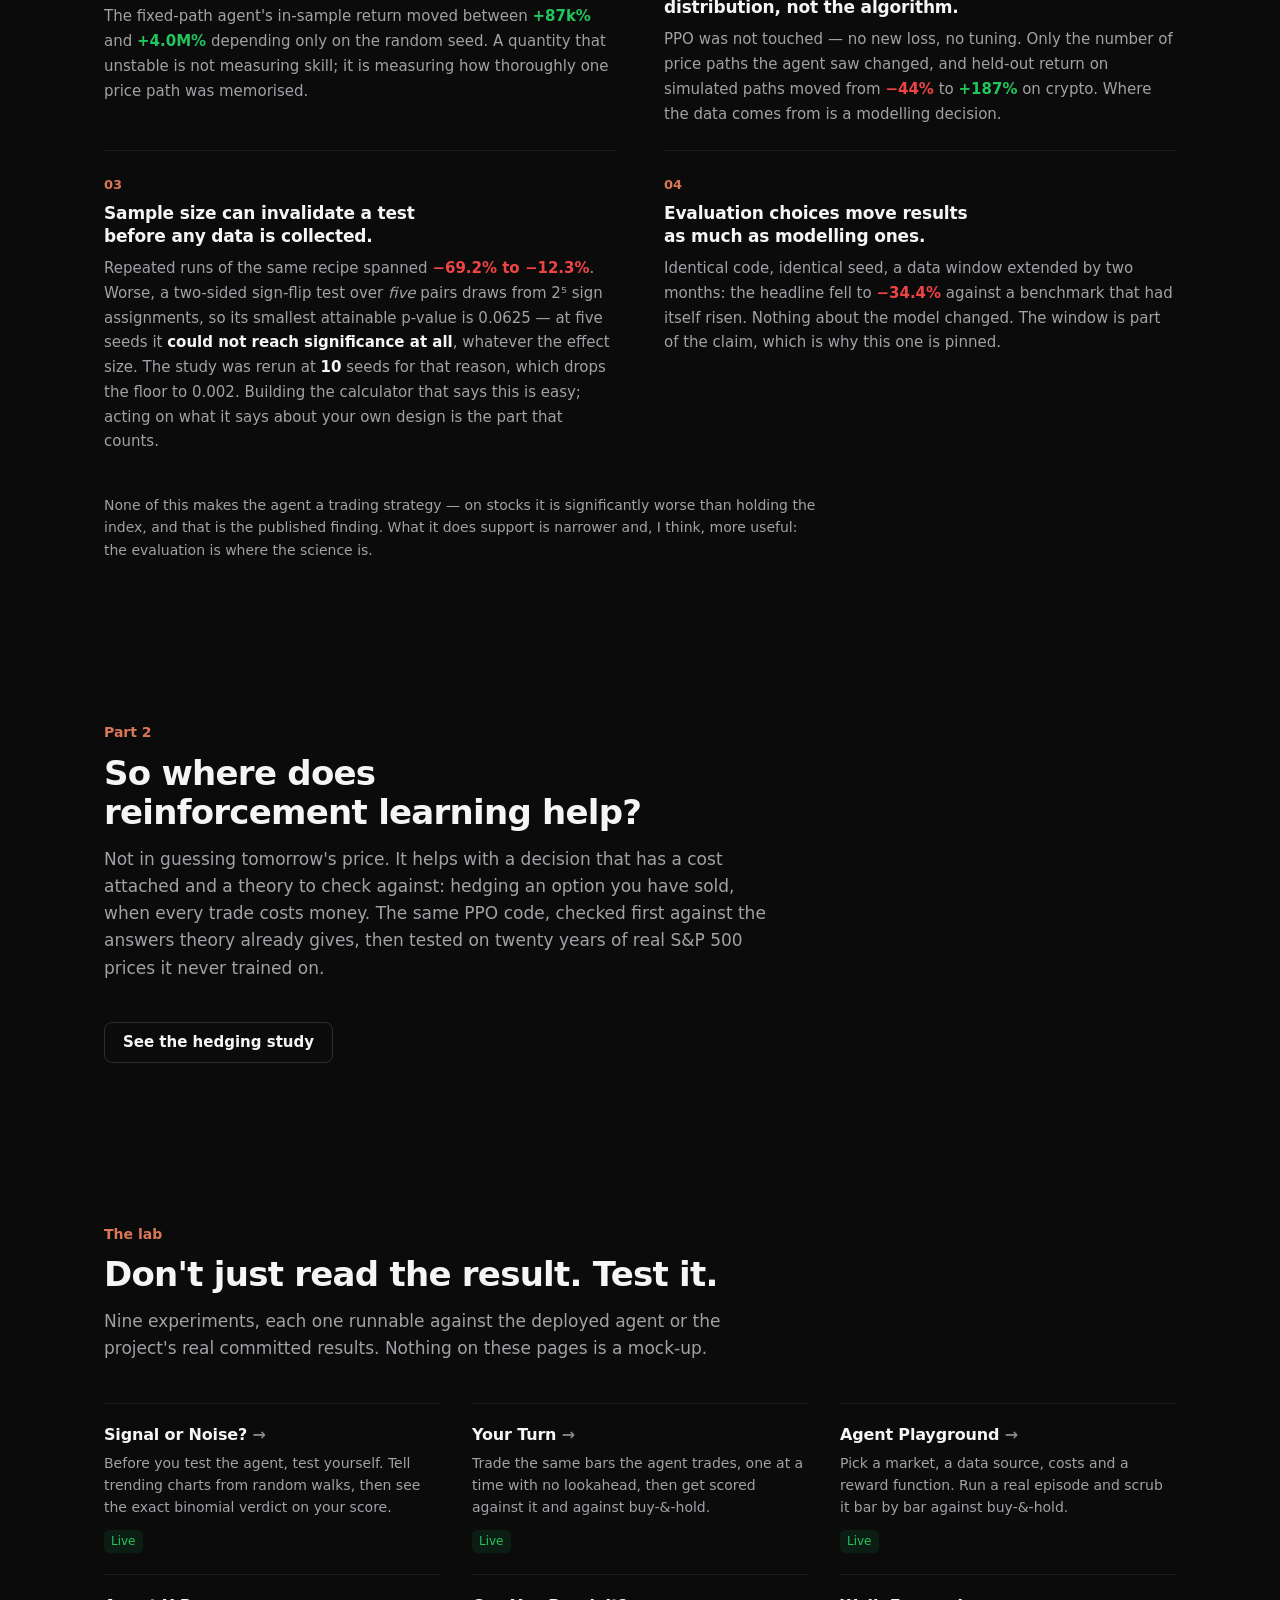
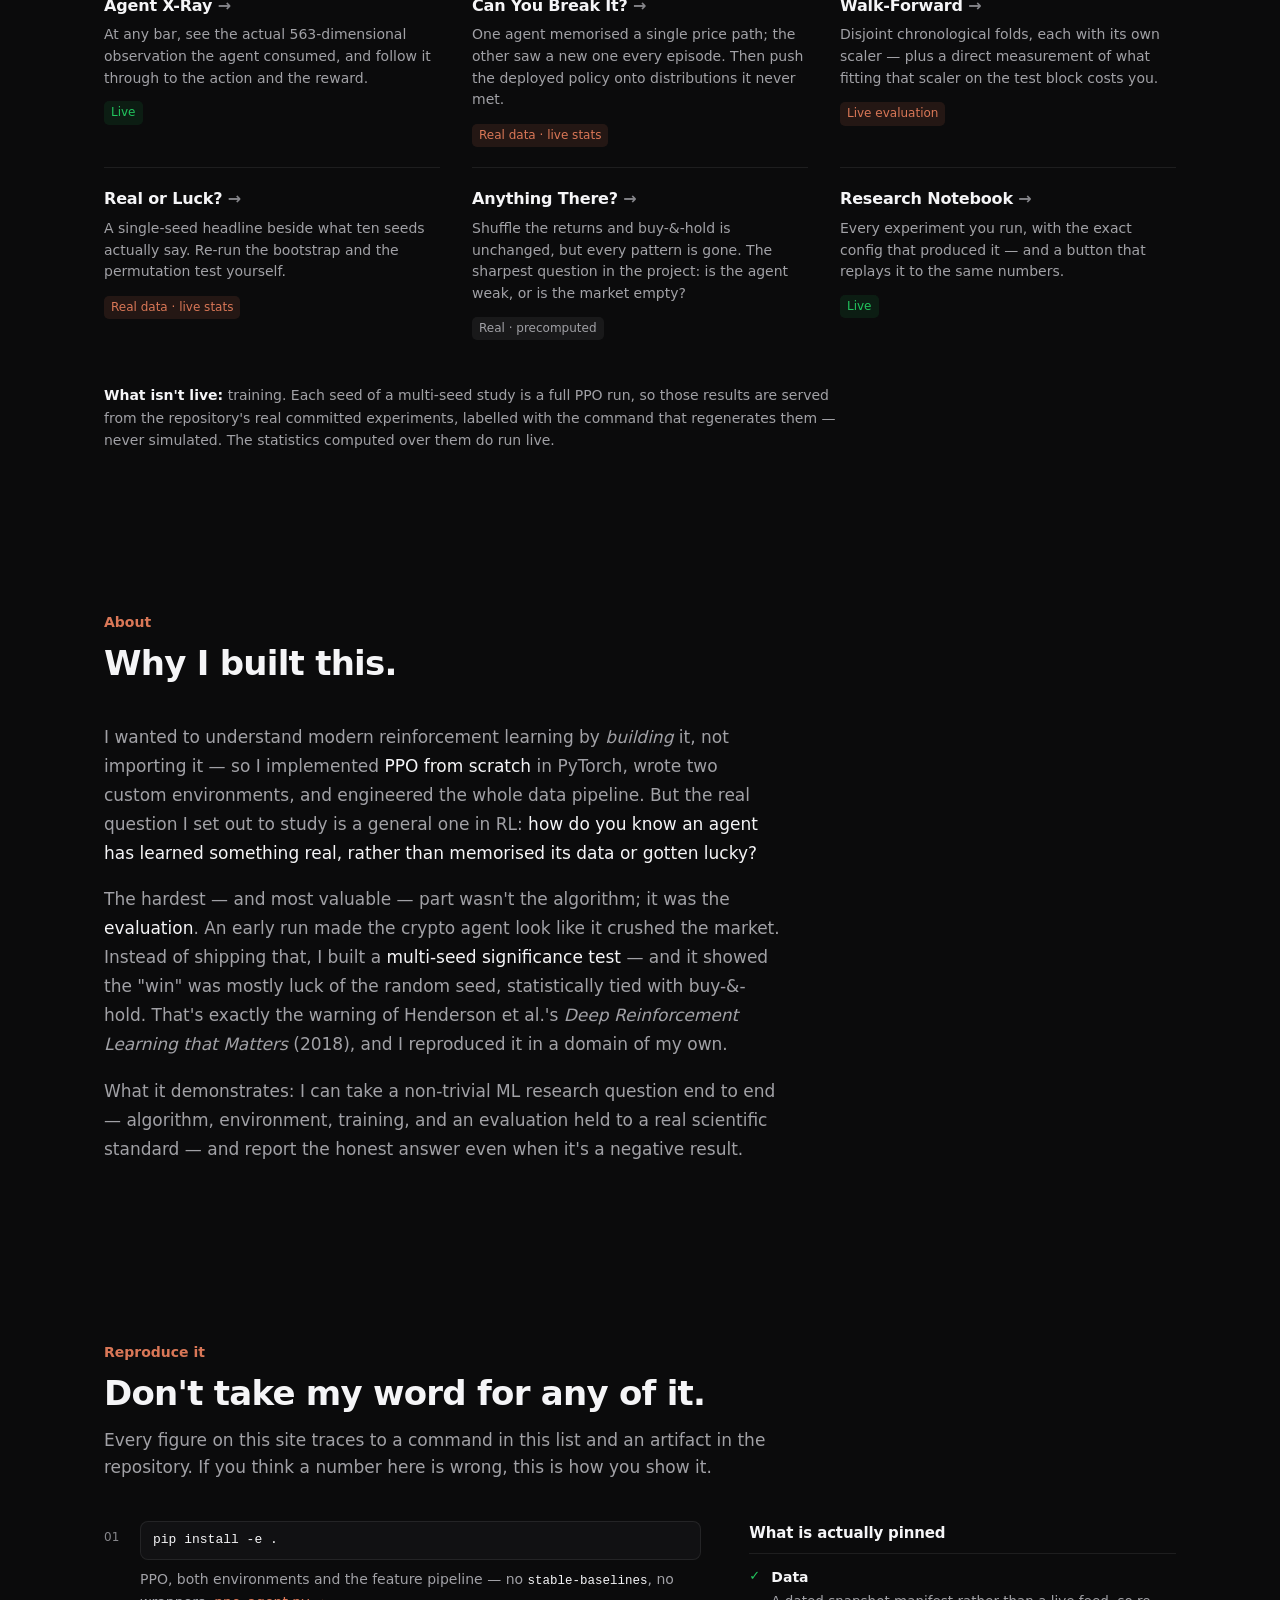
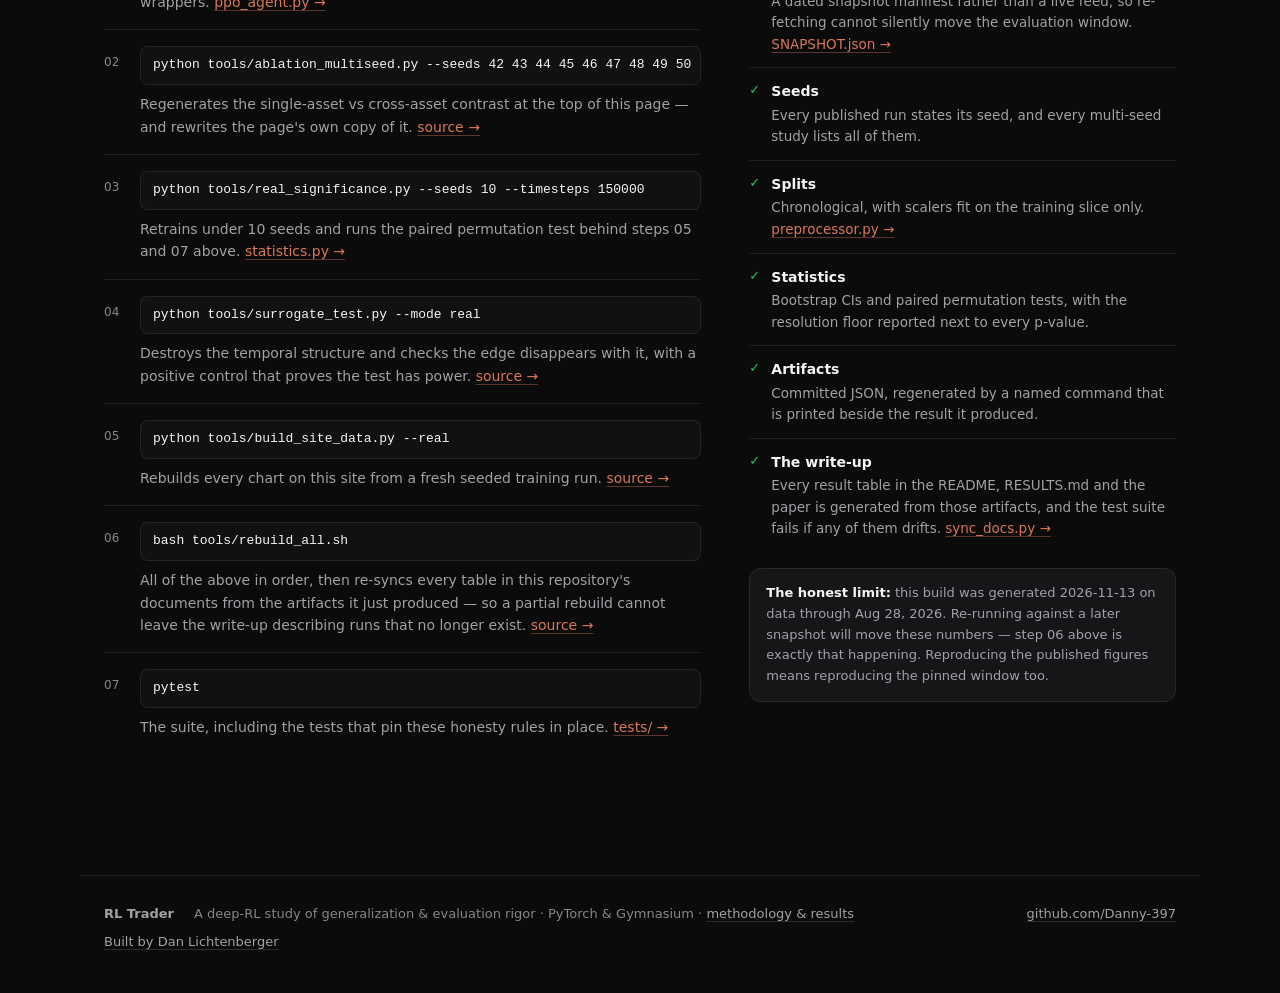
==== commit 4a64b839: "Depth study results: 30 seeds, basket walk-forward, full sweep, behaviour The runs pre-registered in" ====
--- a/docs/index.html
+++ b/docs/index.html
@@ -1872,6 +1872,7 @@
   <script src="learning.js" defer></script>
   <script src="ablation.js" defer></script>
   <script src="replication.js" defer></script>
+  <script src="depth.js" defer></script>
   <script src="app.js" defer></script>
   <script src="lab.js" defer></script>
   <script src="hedging-view.js" defer></script>
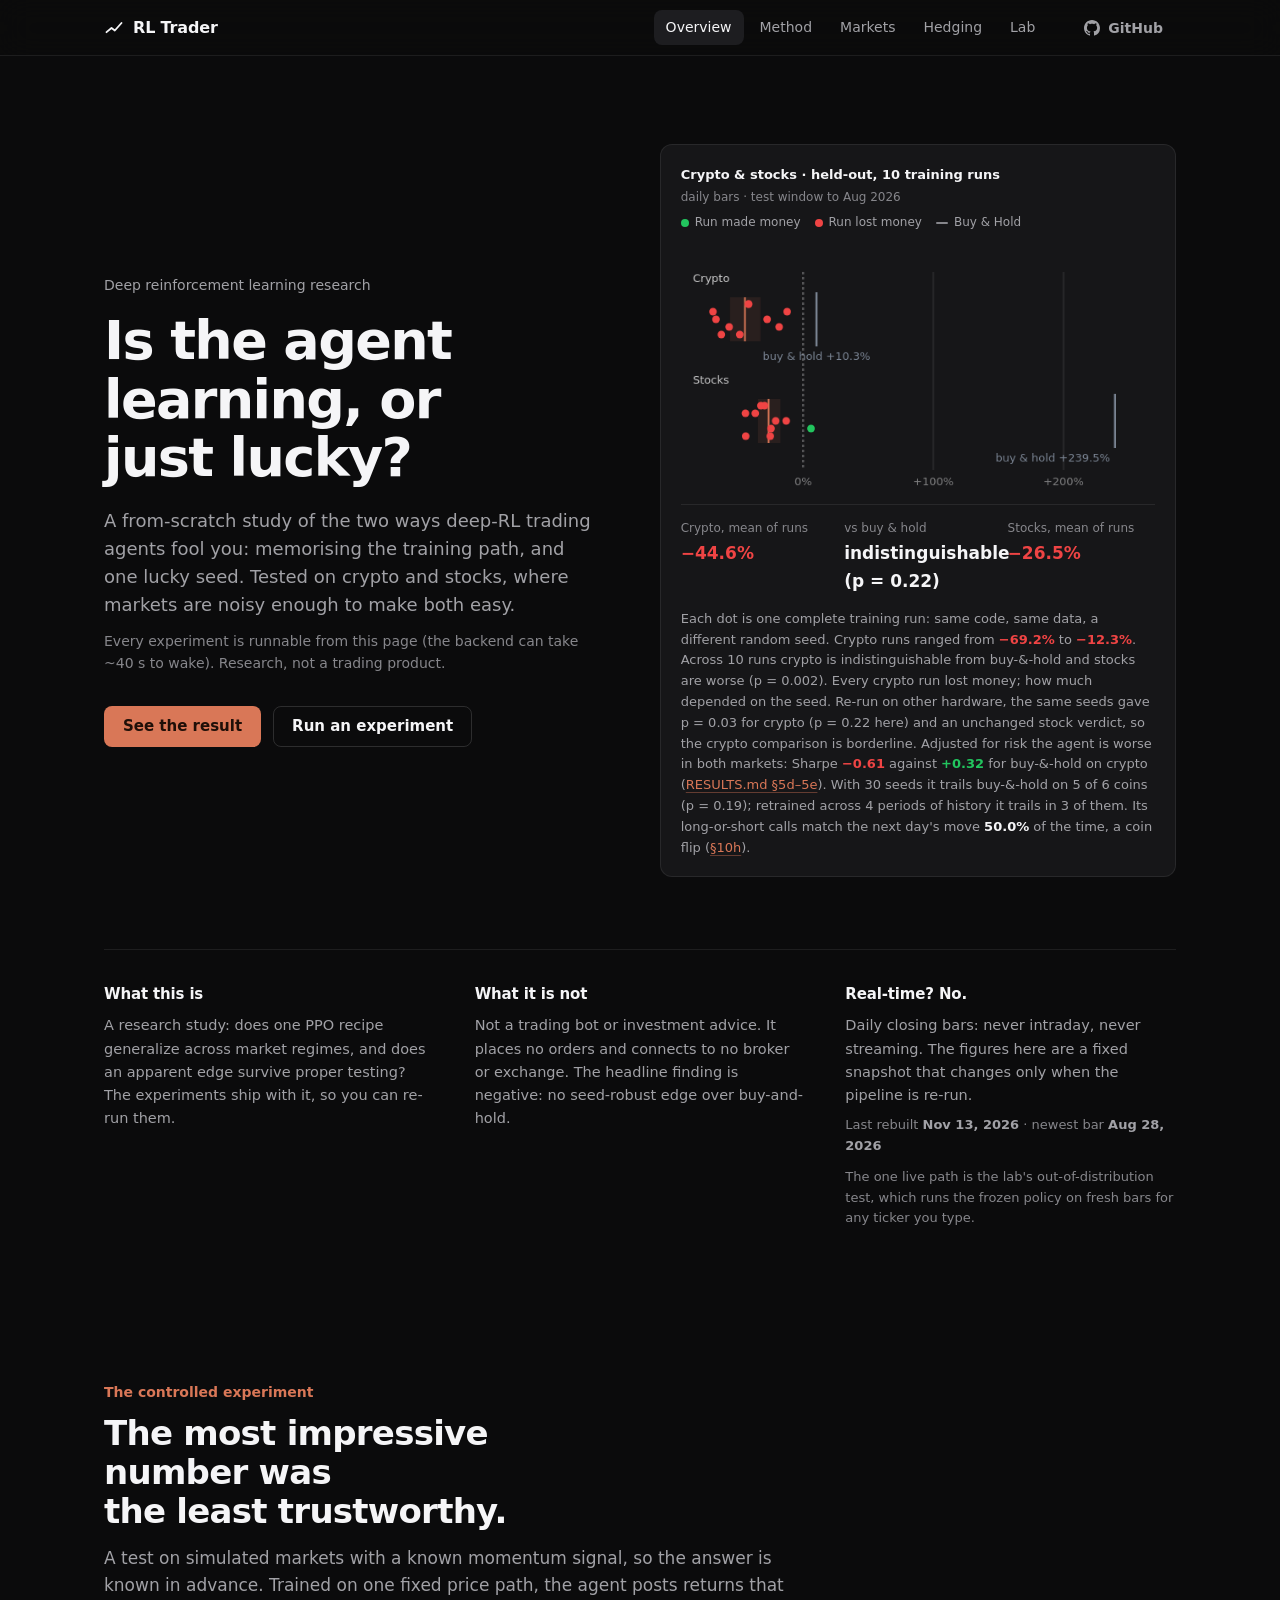
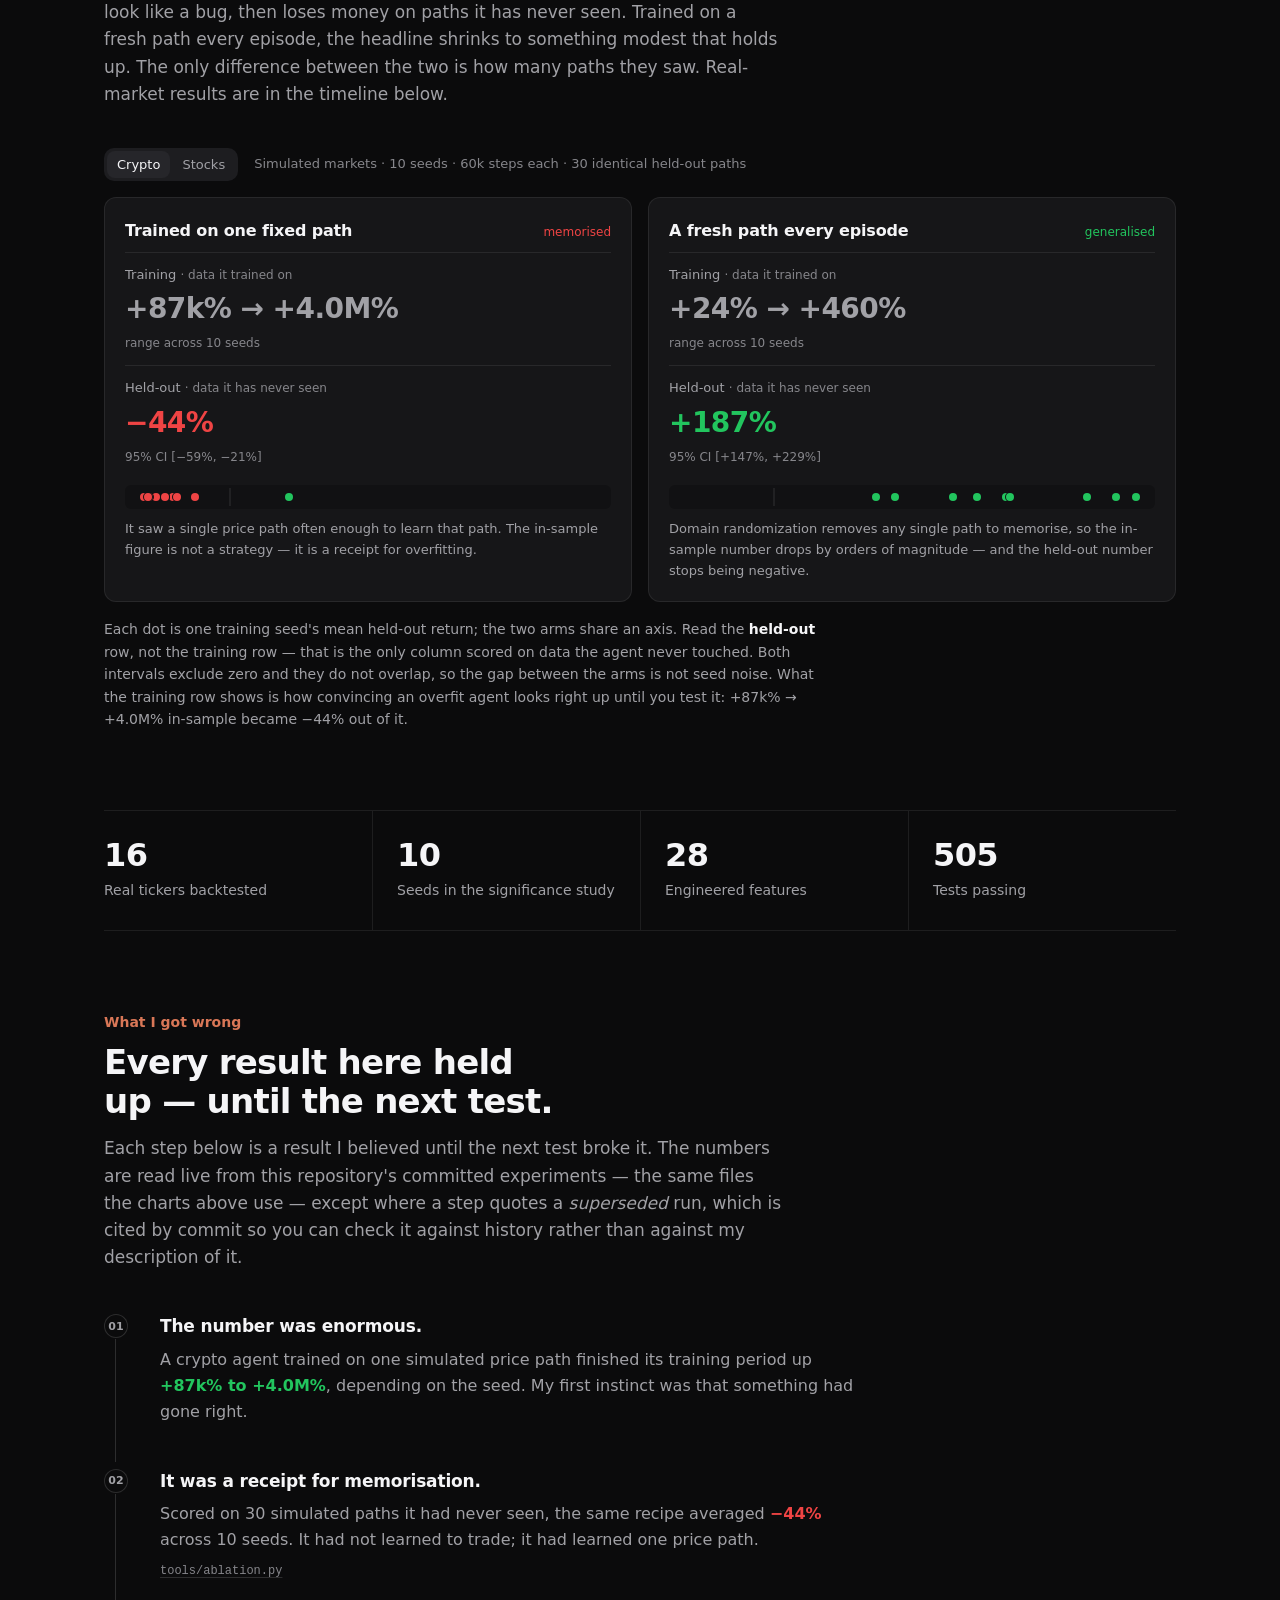
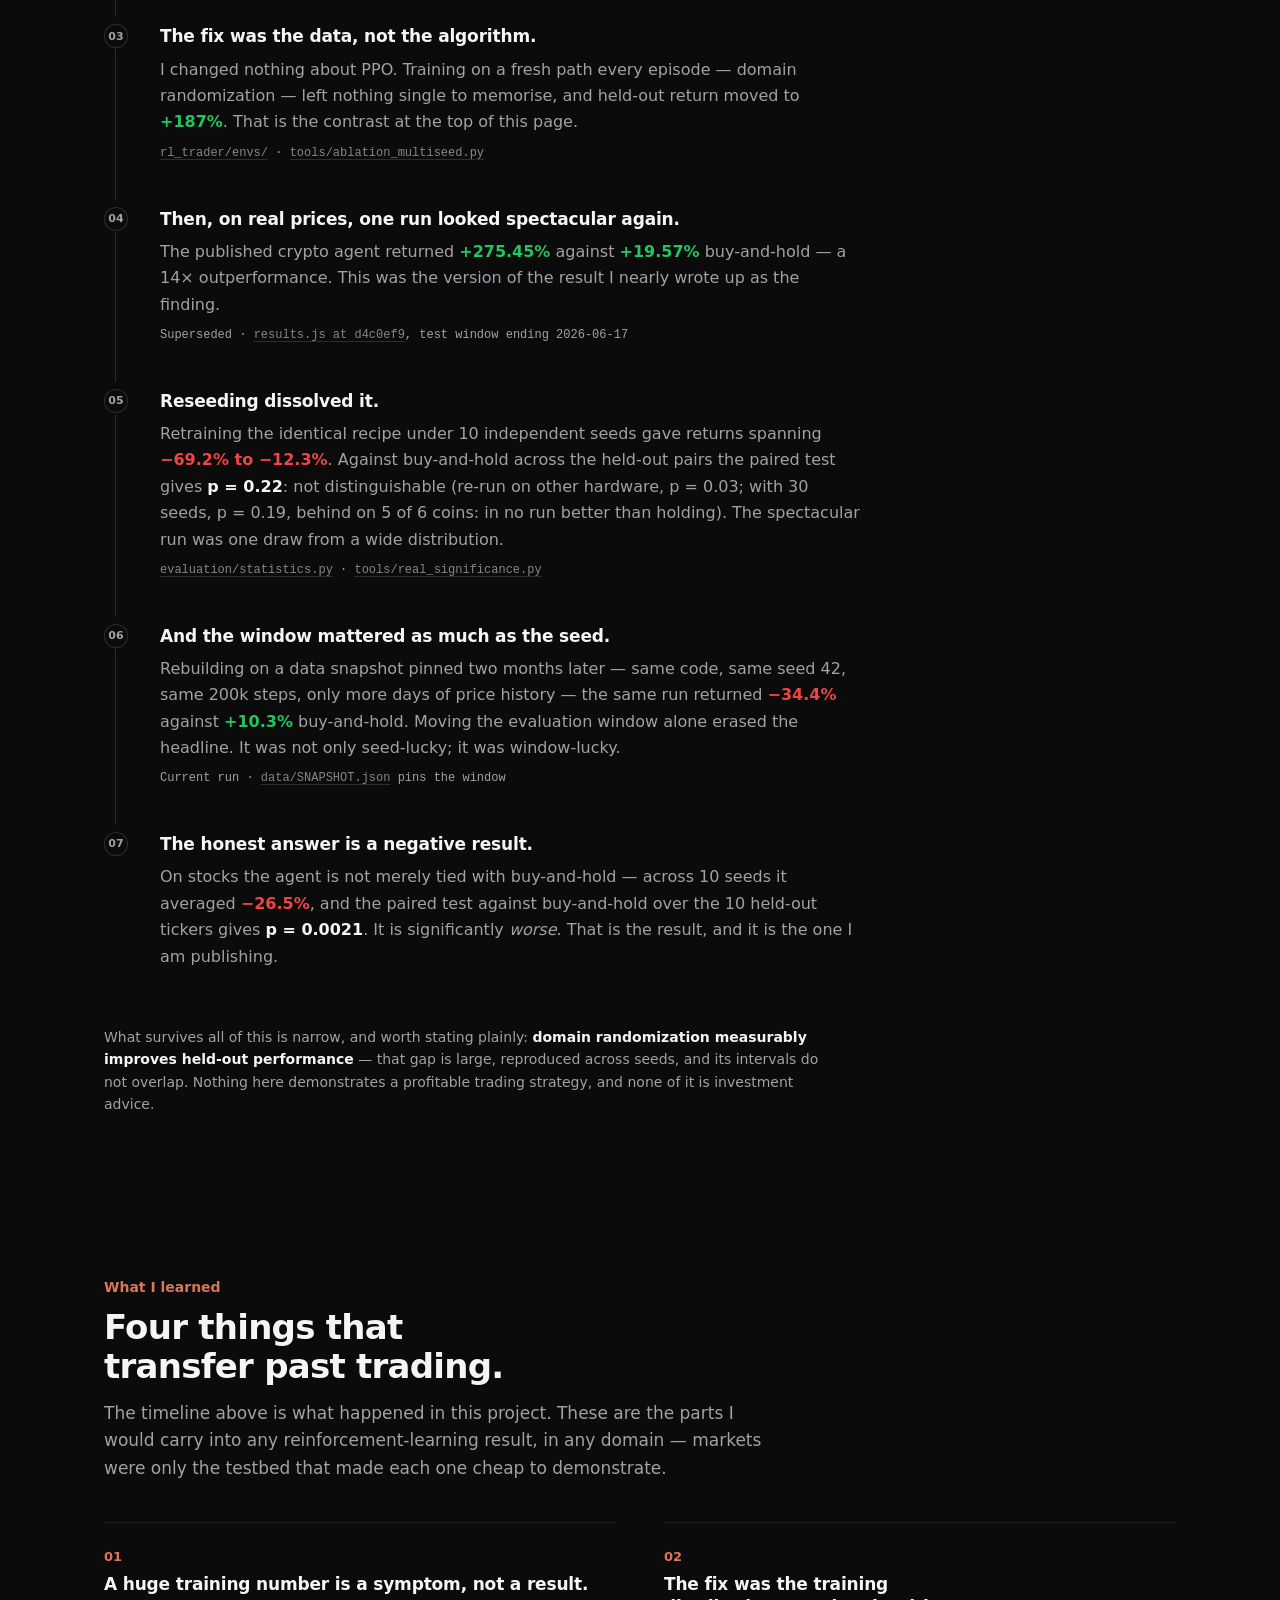
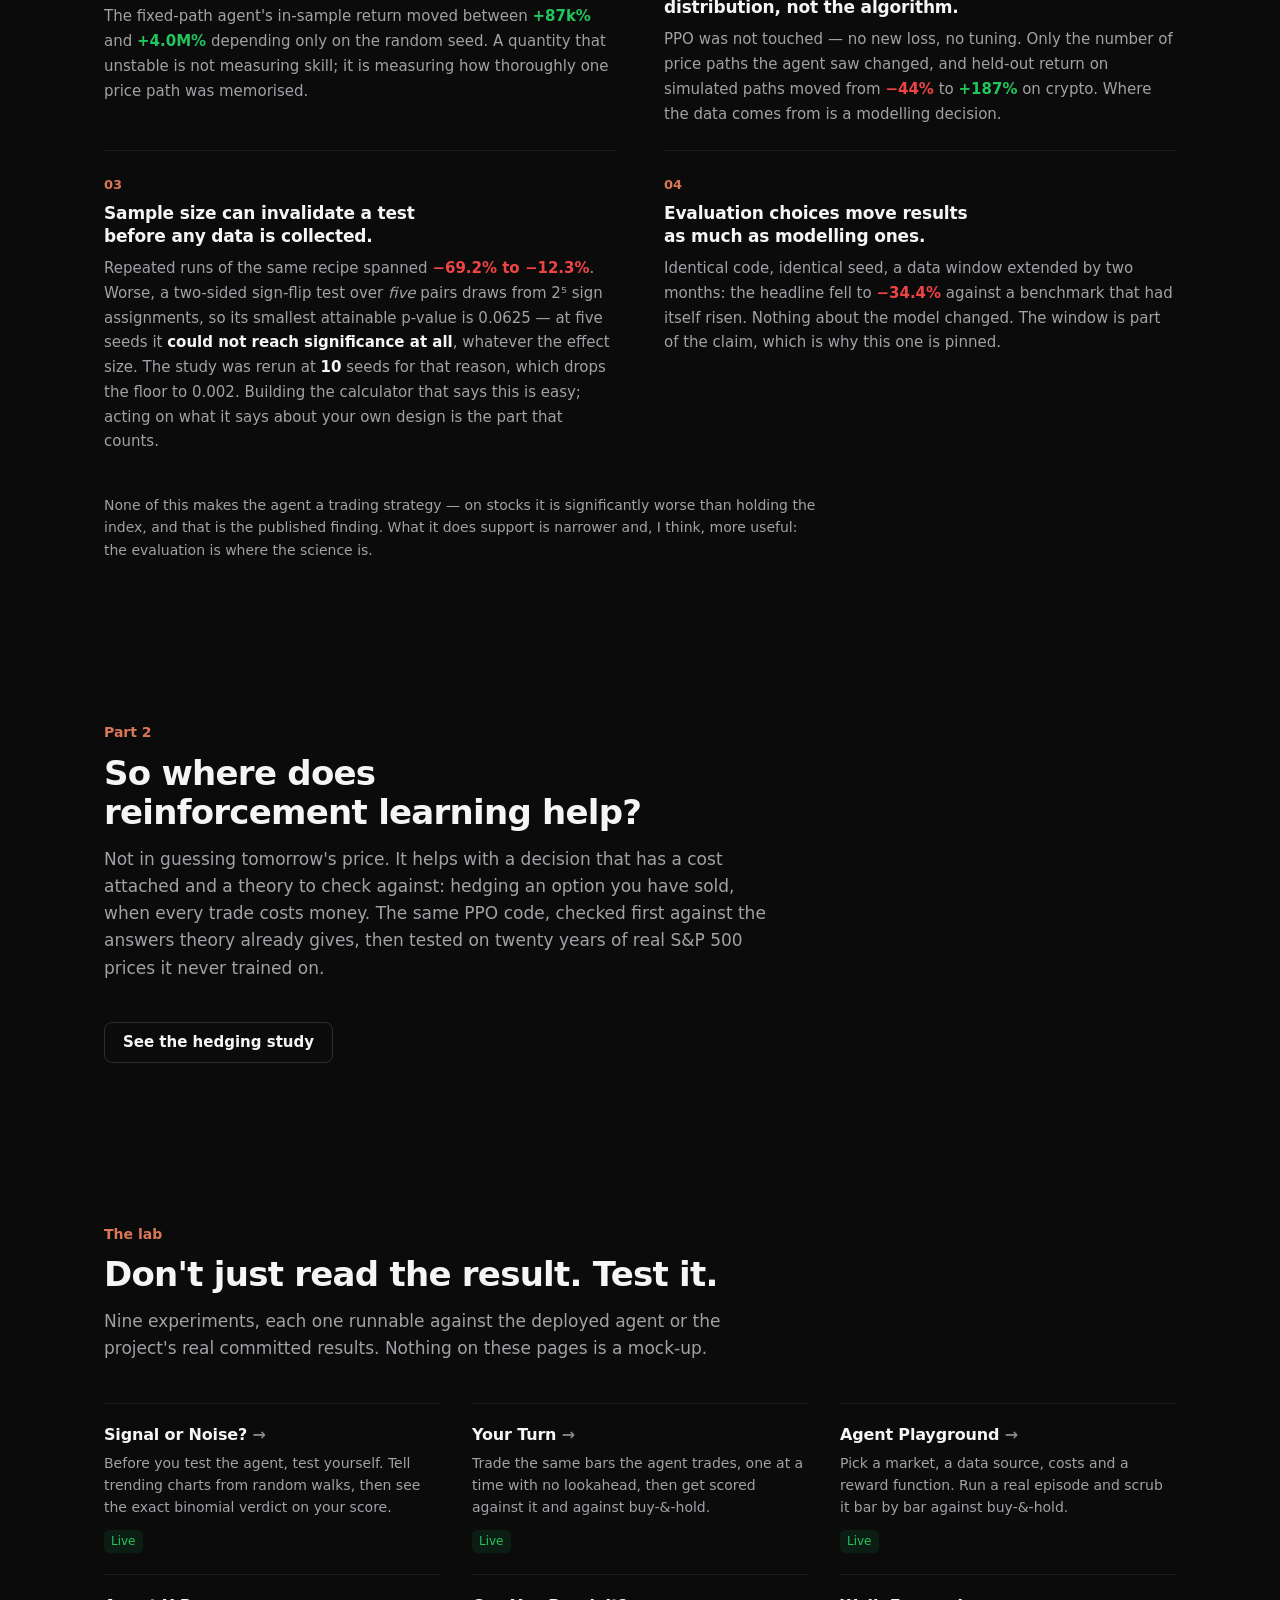
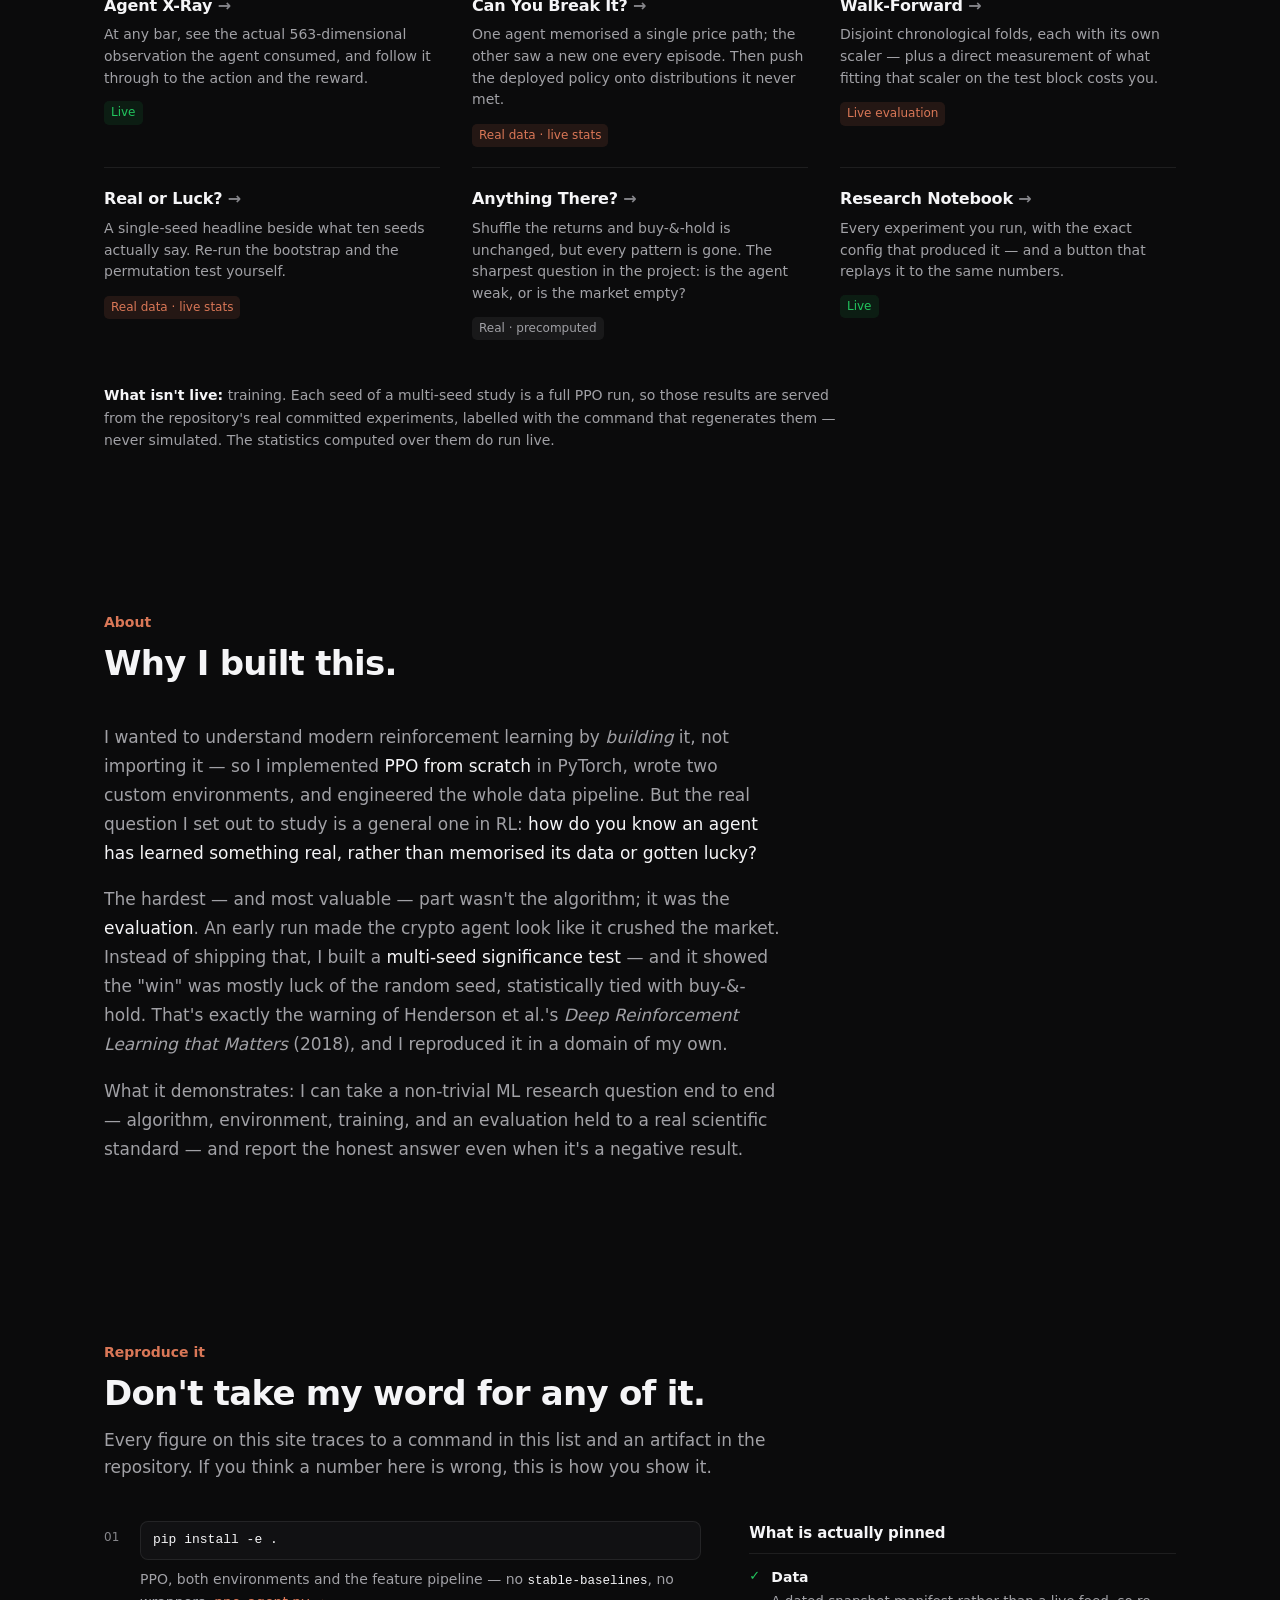
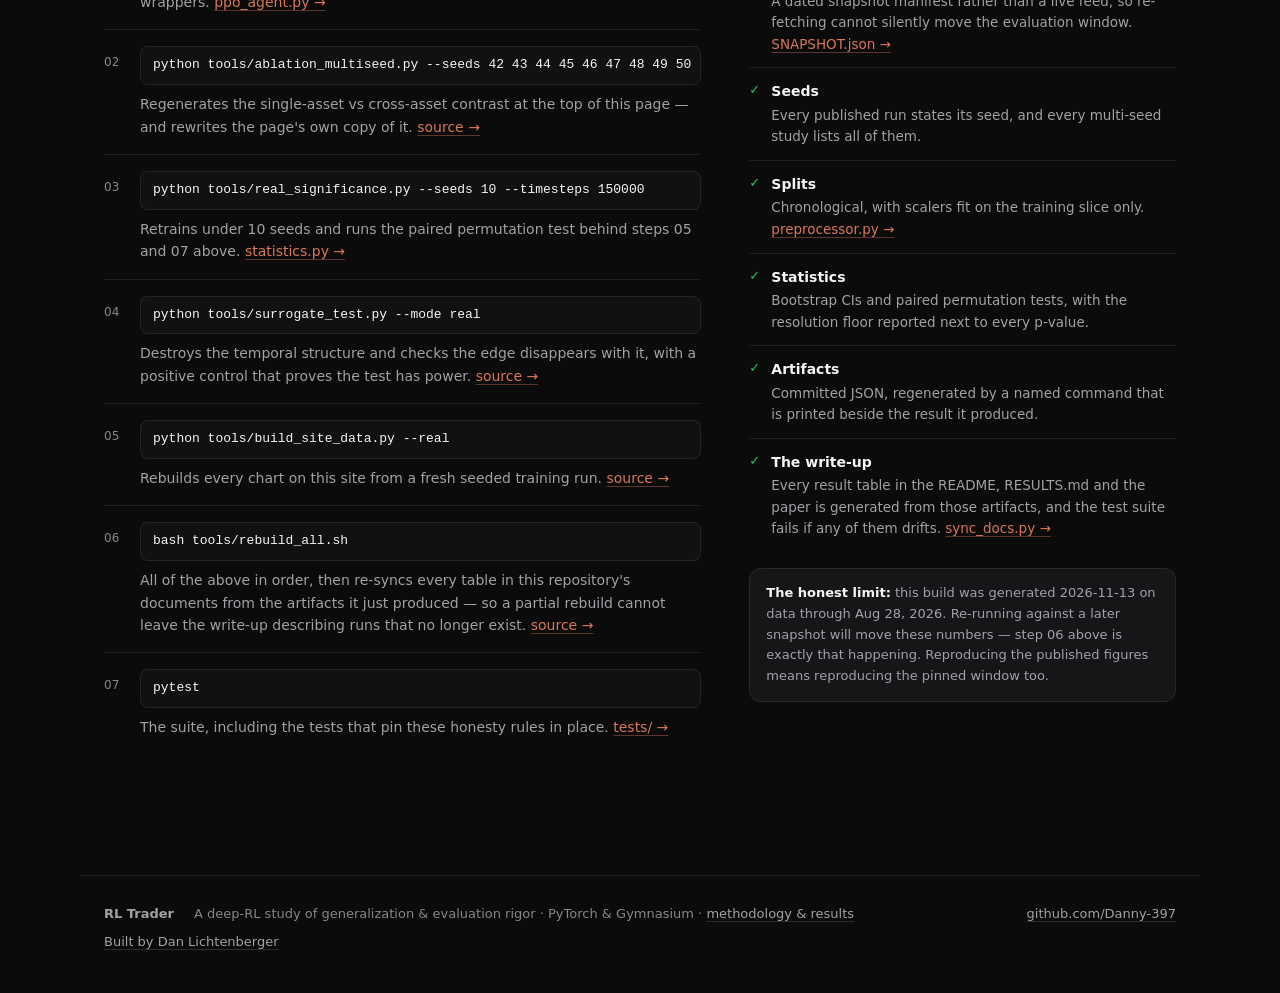
==== commit 71ad7bf8: "Site: 505 tests passing (CI run 43633420434) Co-Authored-By: Claude Opus 5.5 <noreply@anthropic.com>" ====
--- a/docs/index.html
+++ b/docs/index.html
@@ -176,7 +176,7 @@
       <div class="stat-cell"><div class="num" data-count="16">16</div><div class="lbl">Real tickers backtested</div></div>
       <div class="stat-cell"><div class="num" data-count="10" id="stat-seeds">10</div><div class="lbl">Seeds in the significance study</div></div>
       <div class="stat-cell"><div class="num" data-count="28">28</div><div class="lbl">Engineered features</div></div>
-      <div class="stat-cell"><div class="num" data-count="496">496</div><div class="lbl">Tests passing</div></div>
+      <div class="stat-cell"><div class="num" data-count="505">505</div><div class="lbl">Tests passing</div></div>
     </section>
 
     <!-- ═══════════════════ WHAT I GOT WRONG ═══════════════════ -->
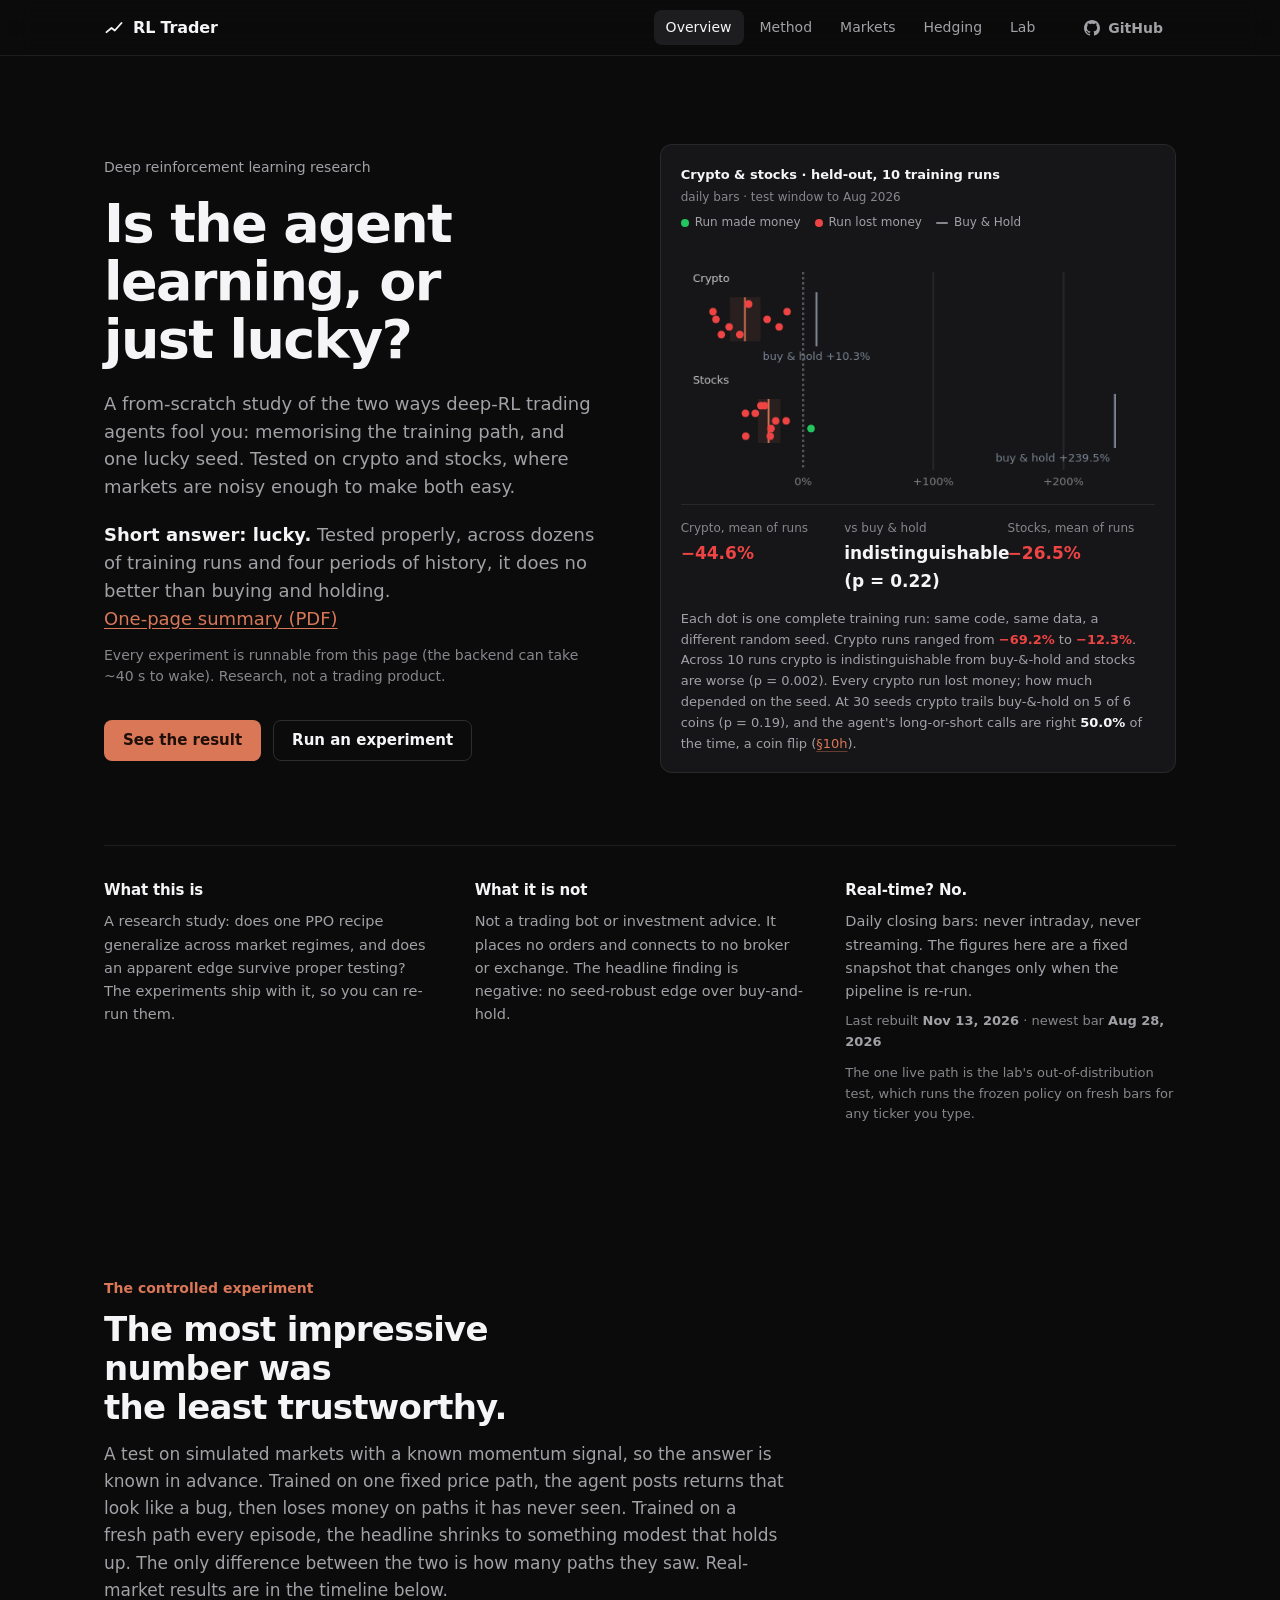
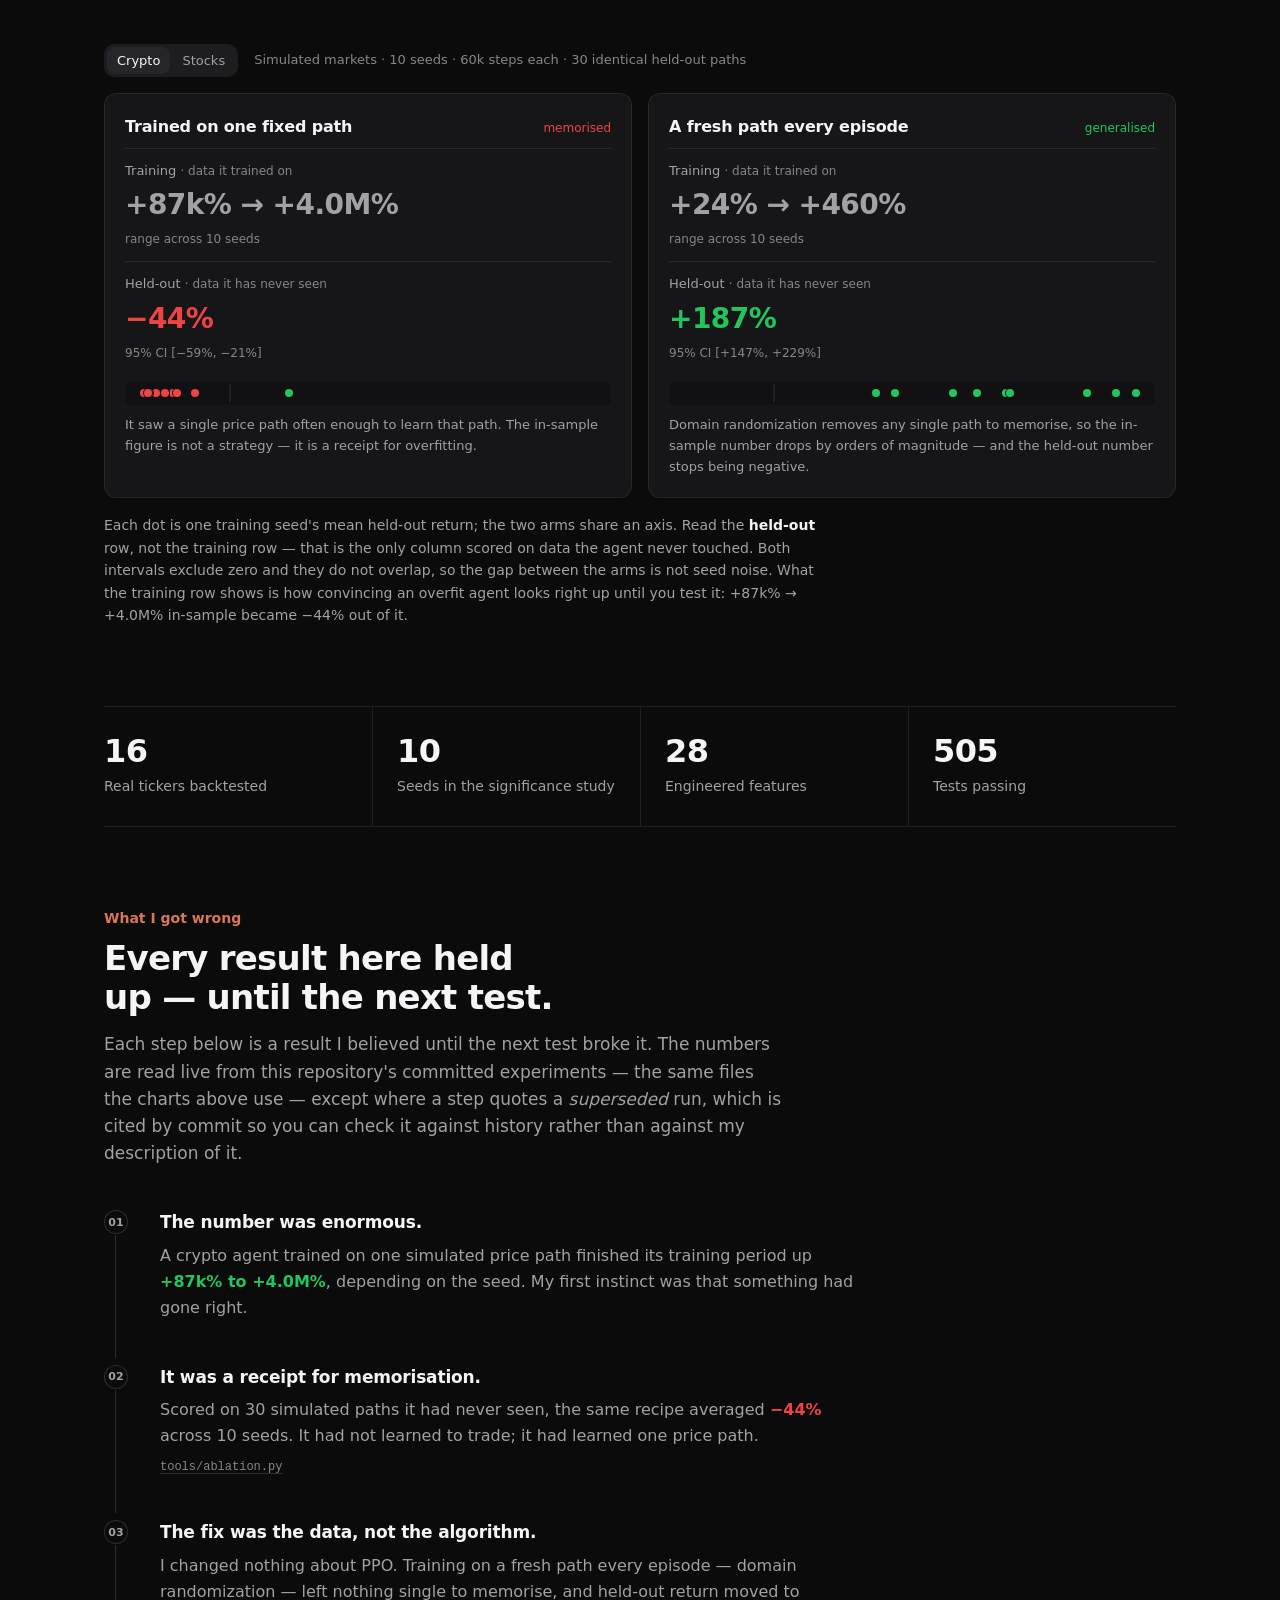
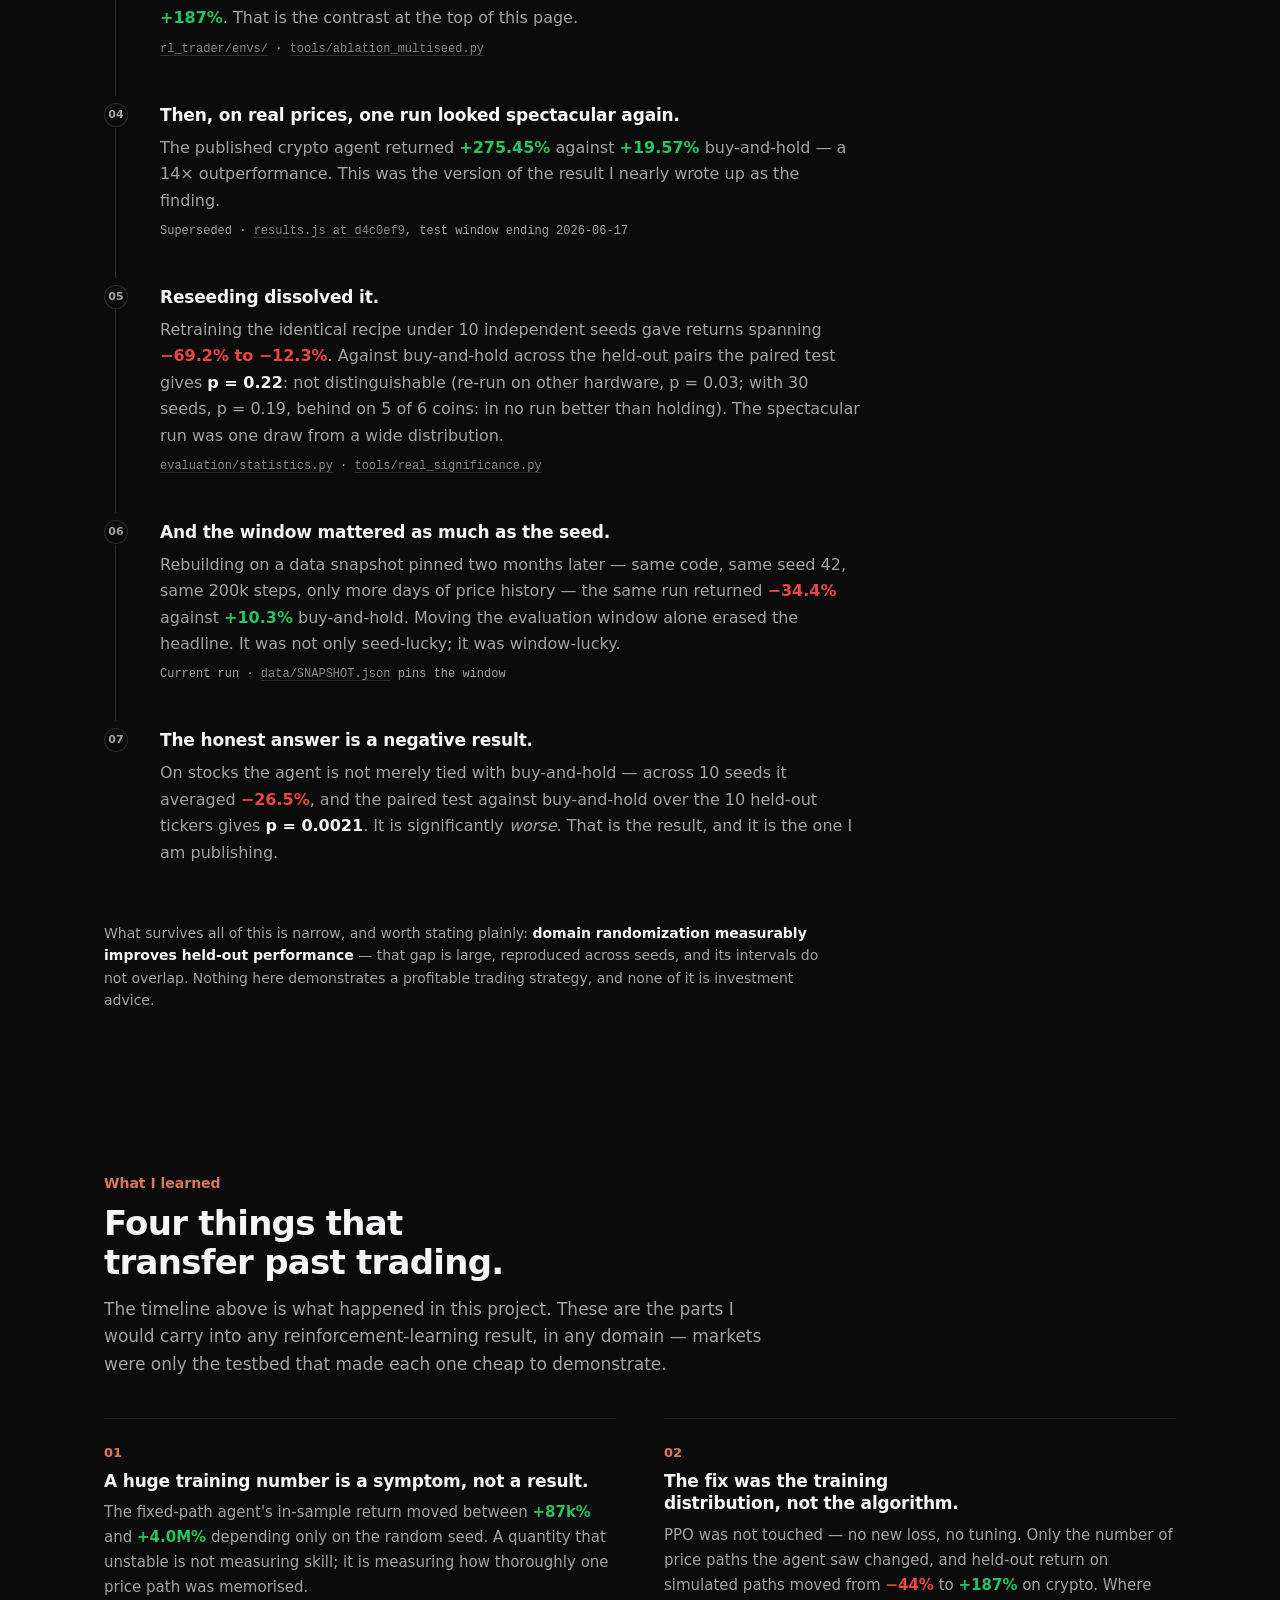
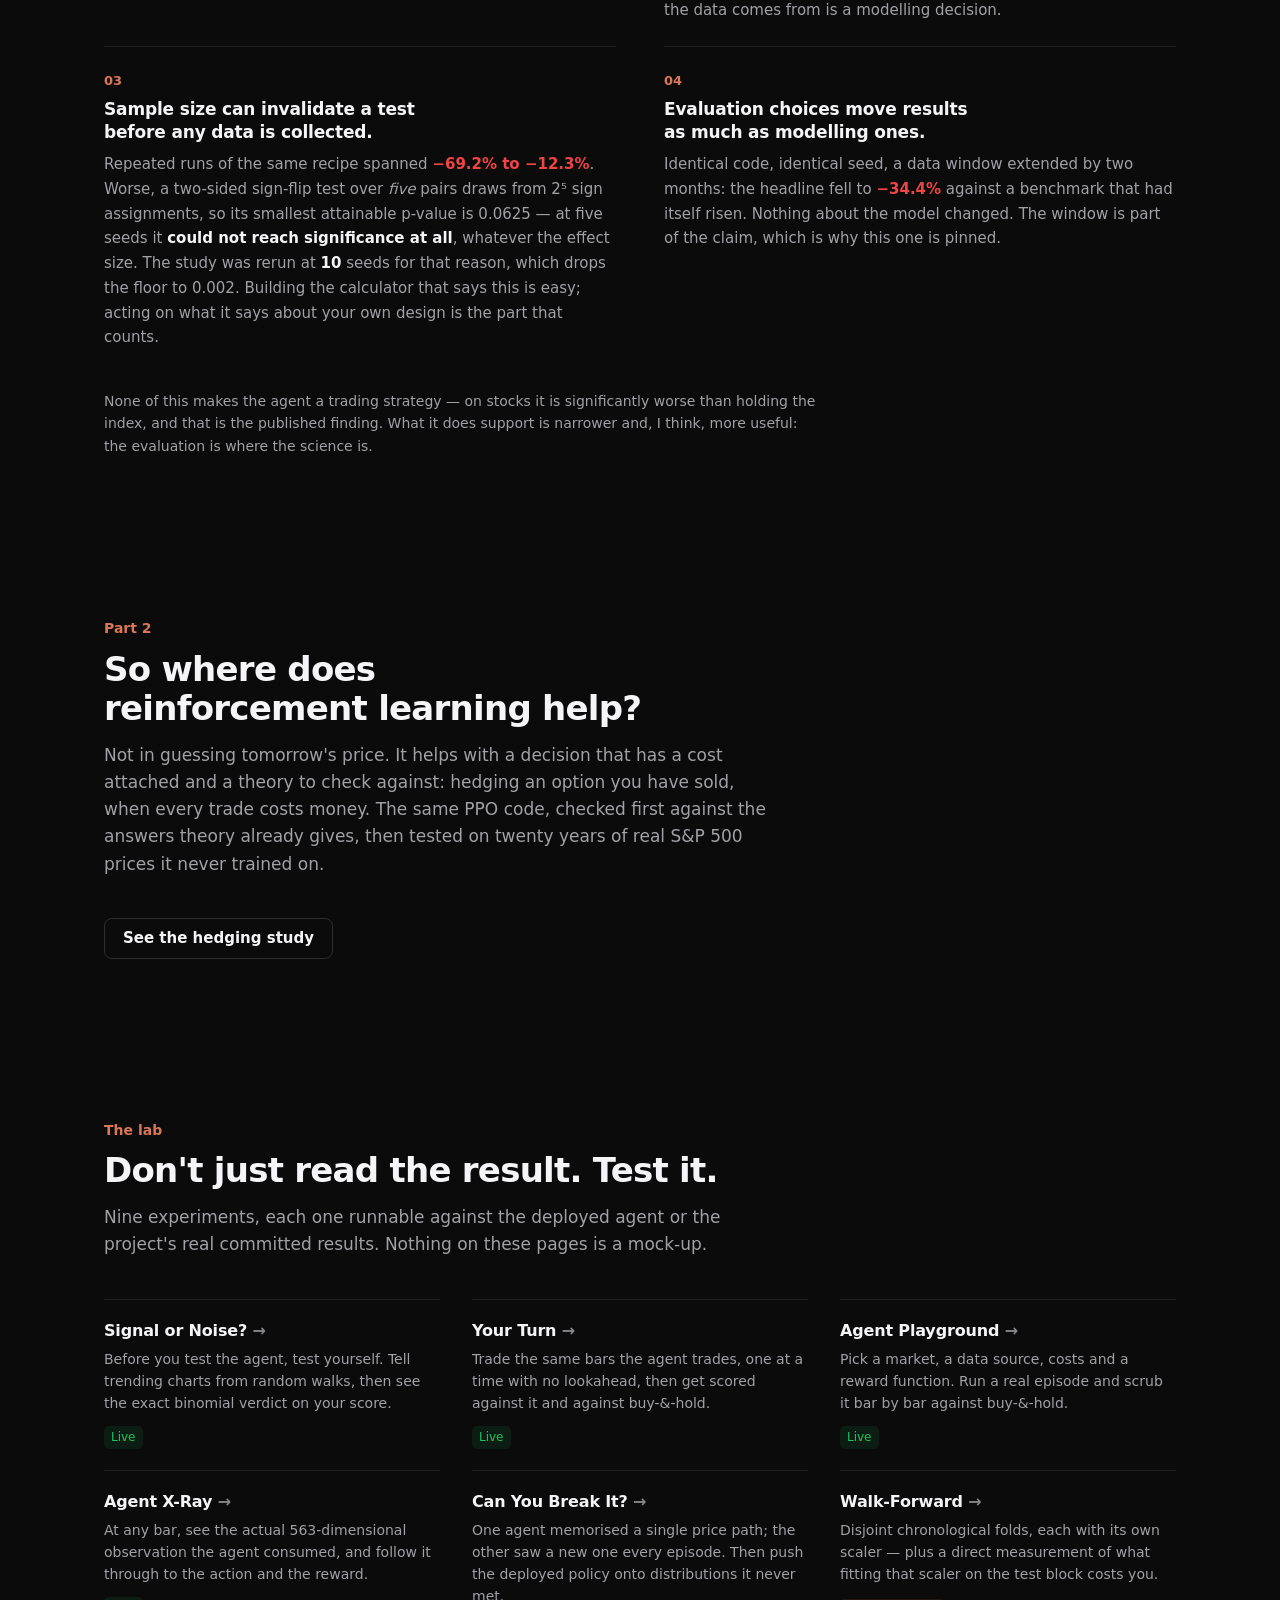
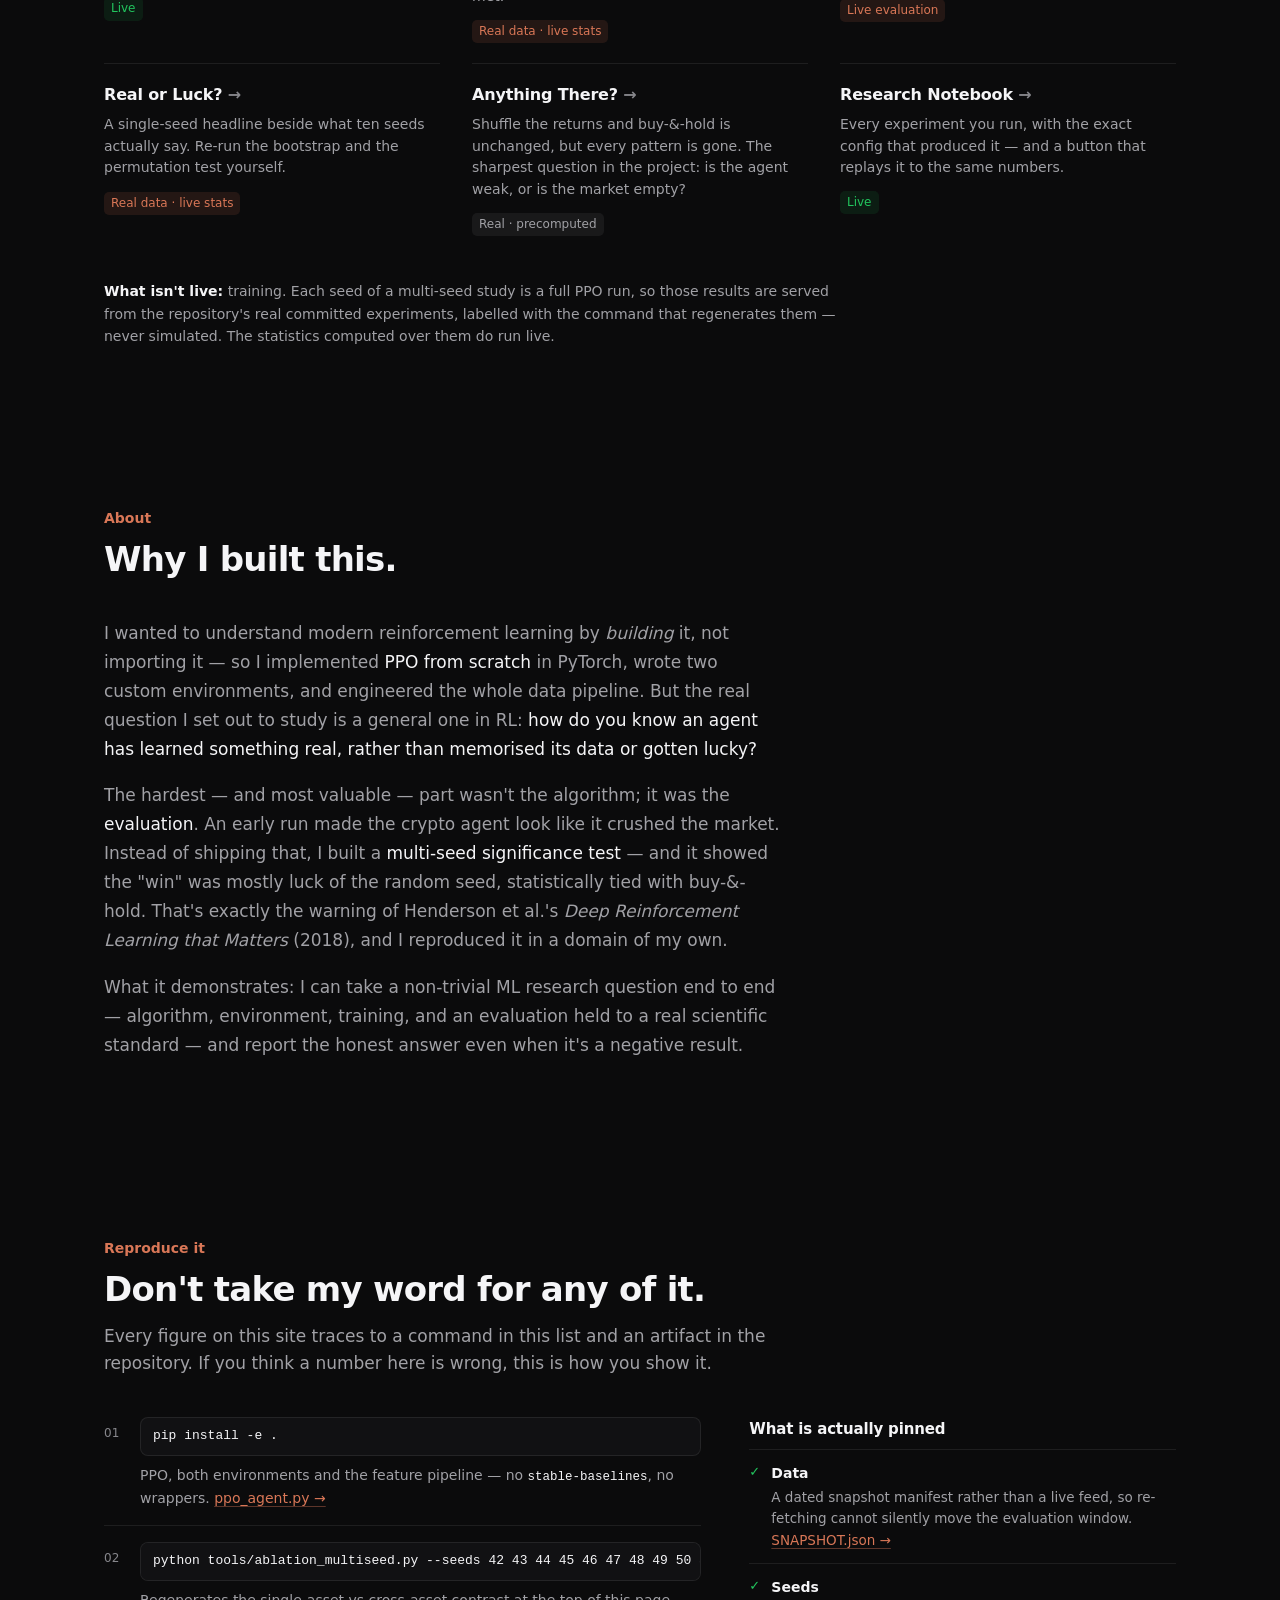
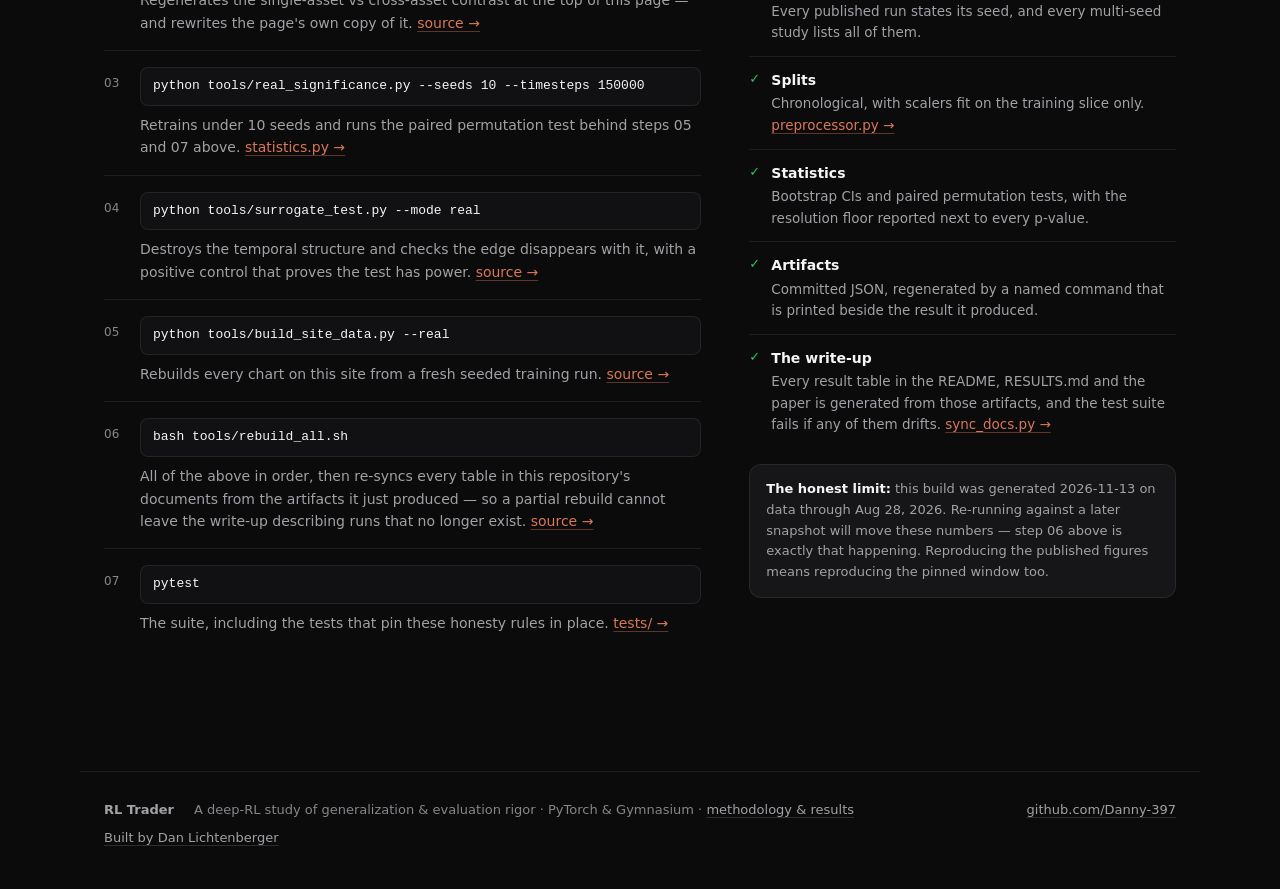
==== commit 91094407: "Plain-English summary, one-page PDF, and v2.3.0 release metadata - README opens with an "In one minu" ====
--- a/docs/index.html
+++ b/docs/index.html
@@ -65,6 +65,11 @@
           A from-scratch study of the two ways deep-RL trading agents fool you:
           memorising the training path, and one lucky seed. Tested on crypto and
           stocks, where markets are noisy enough to make both easy.
+        </p>
+        <p class="lede">
+          <b>Short answer: lucky.</b> Tested properly, across dozens of training runs and
+          four periods of history, it does no better than buying and holding.
+          <a href="assets/rl-trader-summary.pdf" target="_blank" rel="noopener">One-page summary&nbsp;(PDF)</a>
         </p>
         <p class="lede lede-sub">
           Every experiment is runnable from this page (the backend can take ~40&nbsp;s
--- a/docs/styles.css
+++ b/docs/styles.css
@@ -167,7 +167,8 @@
 .hero h1 { font-size: clamp(36px, 4.6vw, 54px); }
 .grad { color: inherit; }
 .lede { color: var(--muted); font-size: 18px; line-height: 1.55; margin: 20px 0 0; max-width: 500px; }
-.lede strong { color: var(--text); }
+.lede strong, .lede b { color: var(--text); }
+.lede a { color: var(--accent); text-decoration: underline; text-underline-offset: 3px; white-space: nowrap; }
 .lede.lede-sub { font-size: 14px; margin-top: 12px; color: var(--faint); }
 .hero-cta { display: flex; gap: 12px; flex-wrap: wrap; margin-top: 32px; }
 
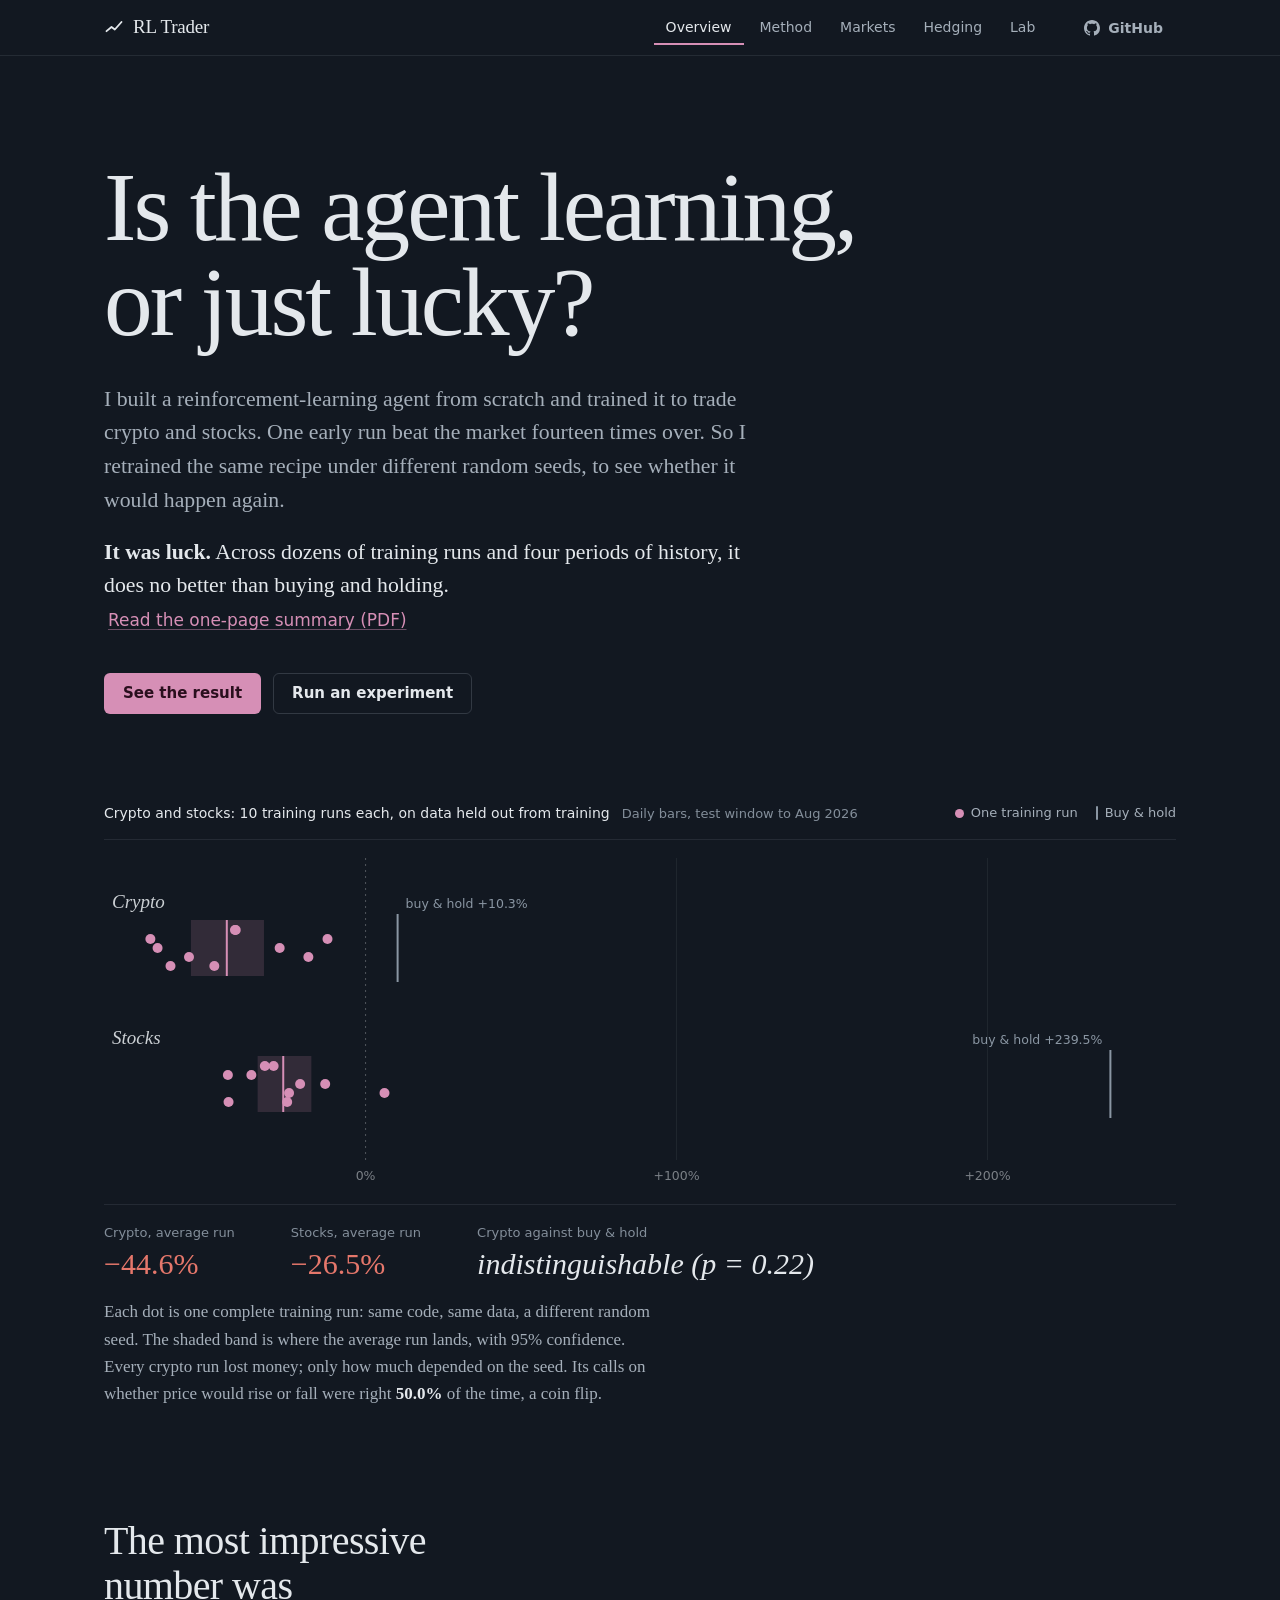
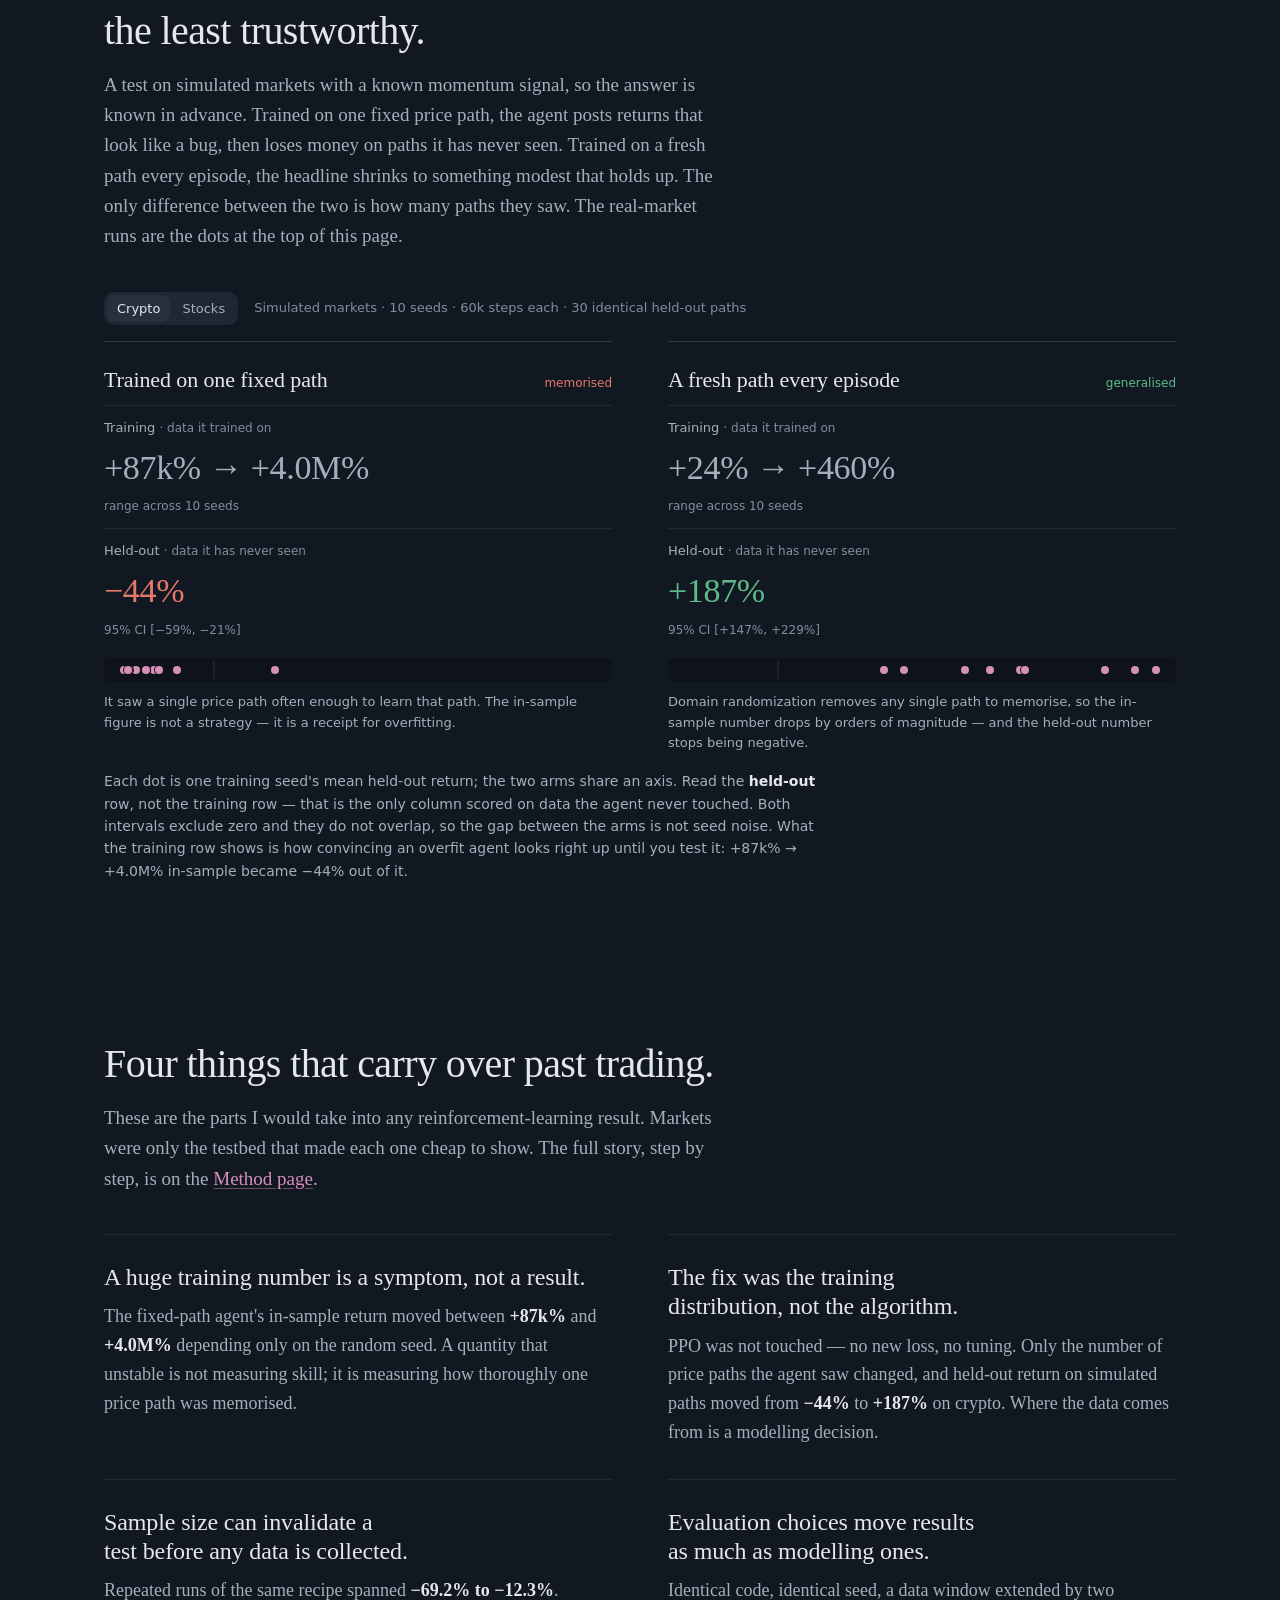
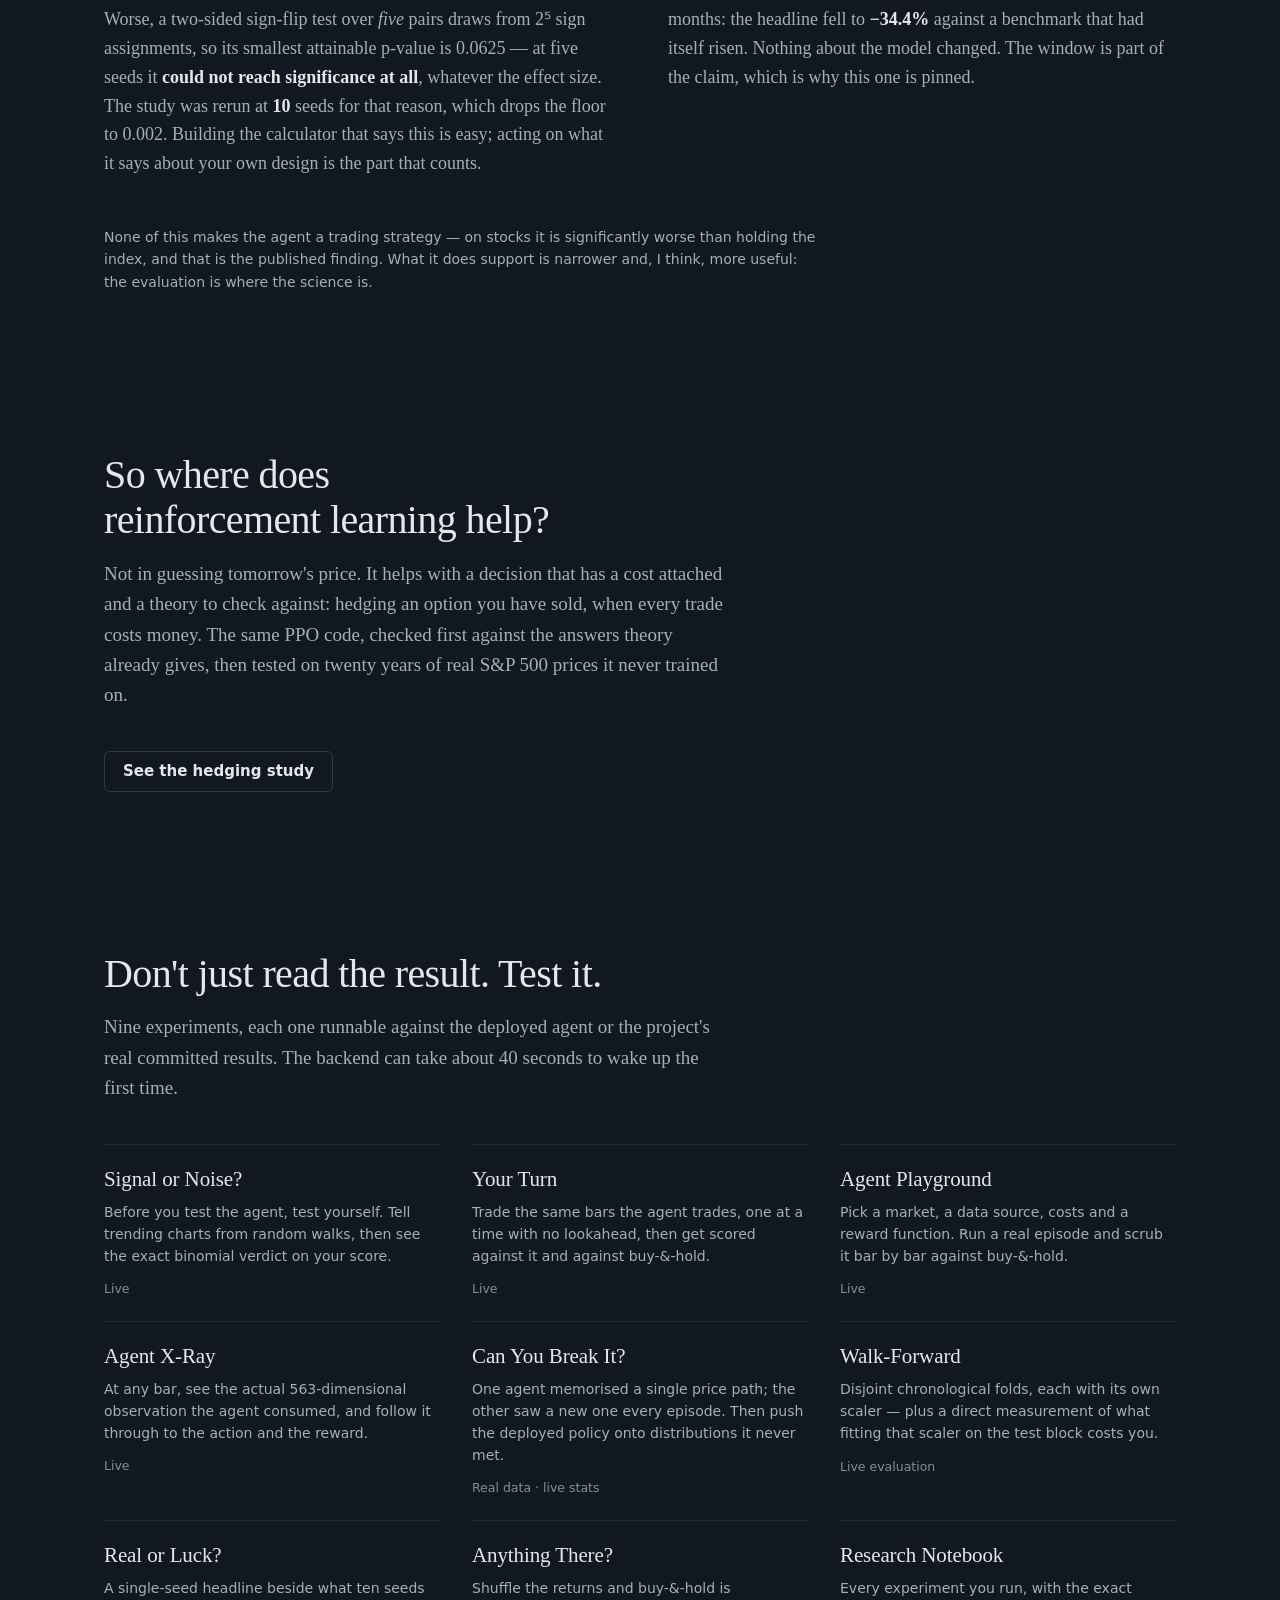
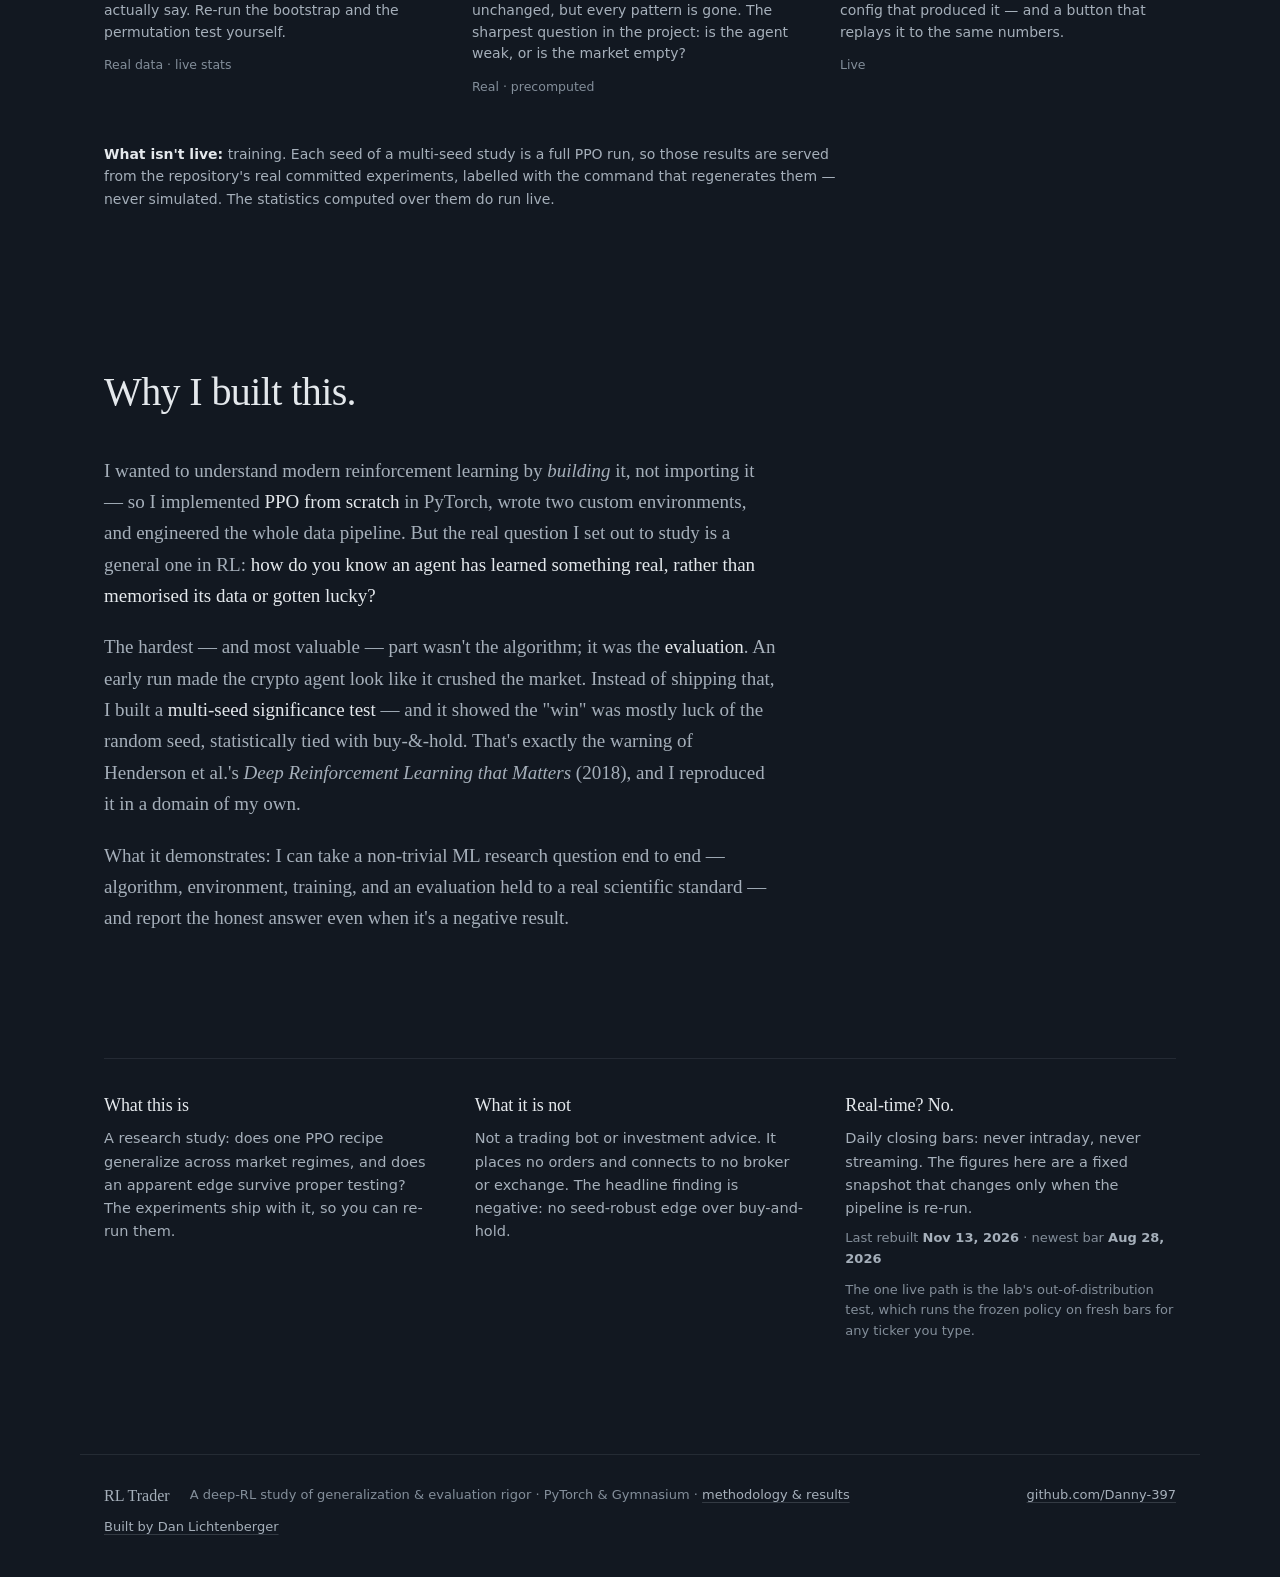
==== commit f2244800: "Redesign: midnight + plum, Newsreader type, a calmer Overview - Tokens: midnight blue-black surfaces" ====
--- a/docs/index.html
+++ b/docs/index.html
@@ -5,7 +5,7 @@
   <meta name="viewport" content="width=device-width, initial-scale=1.0" />
   <title>RL·Trader — Generalization &amp; Evaluation Rigor in Deep RL</title>
   <meta name="description" content="A from-scratch deep-RL research study of overfitting, generalization, and honest evaluation — PPO built from the algorithm up, domain randomization, and multi-seed significance testing, with financial markets as a hard non-stationary testbed." />
-  <meta name="theme-color" content="#0b0b0c" />
+  <meta name="theme-color" content="#121821" />
   <!-- Open Graph / Twitter (nice link unfurls for resumes & shares) -->
   <meta property="og:type" content="website" />
   <meta property="og:title" content="RL·Trader — Generalization & Evaluation Rigor in Deep RL" />
@@ -23,12 +23,13 @@
   <!-- Fonts are self-hosted: the Google Fonts stylesheet blocked first paint for ~0.9 s on a mobile connection (Lighthouse, 2026-10-30). -->
   <link rel="preload" href="/fonts/inter-latin.woff2" as="font" type="font/woff2" crossorigin>
   <style>@font-face{font-family:'Inter';font-style:normal;font-weight:400 700;font-display:swap;src:url(/fonts/inter-latin.woff2) format('woff2');unicode-range:U+0000-00FF, U+0131, U+0152-0153, U+02BB-02BC, U+02C6, U+02DA, U+02DC, U+0304, U+0308, U+0329, U+2000-206F, U+20AC, U+2122, U+2191, U+2193, U+2212, U+2215, U+FEFF, U+FFFD}@font-face{font-family:'Inter';font-style:normal;font-weight:400 700;font-display:swap;src:url(/fonts/inter-greek.woff2) format('woff2');unicode-range:U+0370-0377, U+037A-037F, U+0384-038A, U+038C, U+038E-03A1, U+03A3-03FF}</style>
+  <link rel="preload" href="/fonts/newsreader-latin-normal.woff2" as="font" type="font/woff2" crossorigin>
+  <style>@font-face{font-family:'Newsreader';font-style:normal;font-weight:200 800;font-display:swap;src:url(/fonts/newsreader-latin-normal.woff2) format('woff2');unicode-range:U+0000-00FF, U+0131, U+0152-0153, U+02BB-02BC, U+02C6, U+02DA, U+02DC, U+0304, U+0308, U+0329, U+2000-206F, U+20AC, U+2122, U+2191, U+2193, U+2212, U+2215, U+FEFF, U+FFFD}@font-face{font-family:'Newsreader';font-style:italic;font-weight:200 800;font-display:swap;src:url(/fonts/newsreader-latin-italic.woff2) format('woff2');unicode-range:U+0000-00FF, U+0131, U+0152-0153, U+02BB-02BC, U+02C6, U+02DA, U+02DC, U+0304, U+0308, U+0329, U+2000-206F, U+20AC, U+2122, U+2191, U+2193, U+2212, U+2215, U+FEFF, U+FFFD}</style>
   <link rel="stylesheet" href="styles.css" />
   <link rel="stylesheet" href="lab.css" />
 </head>
 <body>
   <a class="skip-link" href="#top">Skip to content</a>
-  <!-- ambient grid + glow -->
 
   <!-- ───────────────────────── NAV ───────────────────────── -->
   <header class="nav">
@@ -59,21 +60,17 @@
     <div class="view active" id="view-home">
     <section class="hero">
       <div class="hero-copy">
-        <div class="eyebrow">Deep reinforcement learning research</div>
-        <h1>Is the agent learning, or just lucky?</h1>
+        <h1>Is the agent learning, or just&nbsp;lucky?</h1>
         <p class="lede">
-          A from-scratch study of the two ways deep-RL trading agents fool you:
-          memorising the training path, and one lucky seed. Tested on crypto and
-          stocks, where markets are noisy enough to make both easy.
+          I built a reinforcement-learning agent from scratch and trained it to
+          trade crypto and stocks. One early run beat the market fourteen times
+          over. So I retrained the same recipe under different random seeds, to
+          see whether it would happen again.
         </p>
-        <p class="lede">
-          <b>Short answer: lucky.</b> Tested properly, across dozens of training runs and
-          four periods of history, it does no better than buying and holding.
-          <a href="assets/rl-trader-summary.pdf" target="_blank" rel="noopener">One-page summary&nbsp;(PDF)</a>
-        </p>
-        <p class="lede lede-sub">
-          Every experiment is runnable from this page (the backend can take ~40&nbsp;s
-          to wake). Research, not a trading product.
+        <p class="lede lede-answer">
+          <b>It was luck.</b> Across dozens of training runs and four periods of
+          history, it does no better than buying and holding.
+          <a href="assets/rl-trader-summary.pdf" target="_blank" rel="noopener">Read the one-page summary&nbsp;(PDF)</a>
         </p>
         <div class="hero-cta">
           <a class="btn btn-primary" href="#result">See the result</a>
@@ -84,28 +81,219 @@
       <!-- The hero answers its own question: one dot per complete training run,
            on identical code and data. Drawn by app.js from significance.js, so
            no figure here is typed by hand. -->
-      <div class="hero-visual">
-        <div class="chart-card">
-          <div class="chart-head">
-            <div class="chart-title">
-              <span class="chart-badge" id="hero-badge">Held-out return</span>
-              <span class="chart-sub" id="hero-sub">daily bars</span>
-            </div>
-            <div class="chart-legend">
-              <span class="lg lg-run-pos">Run made money</span>
-              <span class="lg lg-run-neg">Run lost money</span>
-              <span class="lg lg-bench">Buy &amp; Hold</span>
-            </div>
-          </div>
-          <canvas id="heroSeeds" width="560" height="300" role="img"
-                  aria-label="Held-out return of each training seed, crypto and stocks, against buy-and-hold"></canvas>
-          <div class="chart-foot">
-            <div class="stat"><span class="k">Crypto, mean of runs</span><span class="v" id="m-crypto">&hellip;</span></div>
-            <div class="stat"><span class="k">vs buy &amp; hold</span><span class="v is-neutral" id="m-crypto-verdict">&hellip;</span></div>
-            <div class="stat"><span class="k">Stocks, mean of runs</span><span class="v" id="m-stock">&hellip;</span></div>
-          </div>
-          <p class="hero-note" id="hero-note"></p>
-        </div>
+      <figure class="hero-visual">
+        <figcaption class="chart-head">
+          <span class="chart-badge" id="hero-badge">Held-out return</span>
+          <span class="chart-sub" id="hero-sub">daily bars</span>
+          <span class="chart-legend">
+            <span class="lg lg-run">One training run</span>
+            <span class="lg lg-bench">Buy &amp; hold</span>
+          </span>
+        </figcaption>
+        <canvas id="heroSeeds" width="1120" height="340" role="img"
+                aria-label="Held-out return of each training seed, crypto and stocks, against buy-and-hold"></canvas>
+        <div class="chart-foot">
+          <div class="stat"><span class="k">Crypto, average run</span><span class="v" id="m-crypto">&hellip;</span></div>
+          <div class="stat"><span class="k">Stocks, average run</span><span class="v" id="m-stock">&hellip;</span></div>
+          <div class="stat"><span class="k">Crypto against buy &amp; hold</span><span class="v is-neutral" id="m-crypto-verdict">&hellip;</span></div>
+        </div>
+        <p class="hero-note" id="hero-note"></p>
+      </figure>
+    </section>
+
+    <!-- ═══════════════════════ THE RESULT ═══════════════════════ -->
+    <section class="section result-section" id="result">
+      <div class="section-head">
+        <h2>The most impressive number was the&nbsp;least trustworthy.</h2>
+        <p>
+          A test on simulated markets with a known momentum signal, so the answer is
+          known in advance. Trained on one fixed price path, the agent posts returns
+          that look like a bug, then loses money on paths it has never seen. Trained
+          on a fresh path every episode, the headline shrinks to something modest
+          that holds up. The only difference between the two is how many paths they
+          saw. The real-market runs are the dots at the top of this&nbsp;page.
+        </p>
+      </div>
+
+      <div class="rs-toolbar">
+        <div class="seg" id="rs-market" role="group" aria-label="Choose a market">
+          <button type="button" data-val="crypto" class="on" aria-pressed="true">Crypto</button>
+          <button type="button" data-val="stock" aria-pressed="false">Stocks</button>
+        </div>
+        <span class="rs-meta" id="rs-meta"></span>
+      </div>
+
+      <div class="rs-arms" id="rs-arms" aria-live="polite"></div>
+
+      <p class="lab-caption" id="rs-caption"></p>
+    </section>
+
+    <!-- ═══════════════════ WHAT I LEARNED ═══════════════════ -->
+    <section class="section learned-section" id="learned">
+      <div class="section-head">
+        <h2>Four things that carry over past&nbsp;trading.</h2>
+        <p>
+          These are the parts I would take into any reinforcement-learning result.
+          Markets were only the testbed that made each one cheap to show. The
+          full story, step by step, is on the
+          <a href="#how" class="navtab" data-view="how">Method page</a>.
+        </p>
+      </div>
+
+      <div class="learned-grid" tabindex="0" role="region" aria-label="What the project taught, one card per lesson">
+        <article class="learned-card">
+          <h3>A huge training number is a symptom, not a result.</h3>
+          <p>The fixed-path agent's in-sample return moved between
+             <b class="lr-fig" id="lr-1a">&hellip;</b> and
+             <b class="lr-fig" id="lr-1b">&hellip;</b> depending only on the random
+             seed. A quantity that unstable is not measuring skill; it is measuring
+             how thoroughly one price path was memorised.</p>
+        </article>
+
+        <article class="learned-card">
+          <h3>The fix was the training distribution, not the algorithm.</h3>
+          <p>PPO was not touched — no new loss, no tuning. Only the number of
+             price paths the agent saw changed, and held-out return on simulated
+             paths moved from
+             <b class="lr-fig neg" id="lr-2a">&hellip;</b> to
+             <b class="lr-fig pos" id="lr-2b">&hellip;</b> on crypto. Where the data
+             comes from is a modelling decision.</p>
+        </article>
+
+        <article class="learned-card">
+          <h3>Sample size can invalidate a test before any data is collected.</h3>
+          <p>Repeated runs of the same recipe spanned
+             <b class="lr-fig" id="lr-3">&hellip;</b>. Worse, a two-sided sign-flip
+             test over <em>five</em> pairs draws from 2⁵ sign assignments, so its
+             smallest attainable p-value is 0.0625 — at five seeds it
+             <b>could not reach significance at all</b>, whatever the effect size.
+             The study was rerun at
+             <b class="lr-fig" id="lr-3b">&hellip;</b> seeds for that reason, which
+             drops the floor to 0.002. Building the calculator that says this is
+             easy; acting on what it says about your own design is the part that
+             counts.</p>
+        </article>
+
+        <article class="learned-card">
+          <h3>Evaluation choices move results as much as modelling ones.</h3>
+          <p>Identical code, identical seed, a data window extended by two months:
+             the headline fell to <b class="lr-fig" id="lr-4">&hellip;</b> against a
+             benchmark that had itself risen. Nothing about the model changed. The
+             window is part of the claim, which is why this one is pinned.</p>
+        </article>
+      </div>
+
+      <p class="lab-caption">
+        None of this makes the agent a trading strategy — on stocks it is
+        significantly worse than holding the index, and that is the published
+        finding. What it does support is narrower and, I think, more useful: the
+        evaluation is where the science is.
+      </p>
+    </section>
+
+    <!-- ═══════════════════ PART 2 ═══════════════════ -->
+    <section class="section part2-section" id="part2">
+      <div class="section-head">
+        <h2>So where does reinforcement learning help?</h2>
+        <p>
+          Not in guessing tomorrow's price. It helps with a decision that has a cost attached and a theory to check against:
+          hedging an option you have sold, when every trade costs money. The same PPO code, checked first against the answers
+          theory already gives, then tested on twenty years of real S&amp;P 500 prices it never trained on.
+        </p>
+      </div>
+      <a class="btn btn-ghost navtab" data-view="hedging" href="#hedging">See the hedging study</a>
+    </section>
+
+    <section class="section lab-strip-section">
+      <div class="section-head">
+        <h2>Don't just read the result. Test it.</h2>
+        <p>Nine experiments, each one runnable against the deployed agent or the
+           project's real committed results. The backend can take about
+           40&nbsp;seconds to wake up the first time.</p>
+      </div>
+
+      <div class="lab-strip">
+        <a class="lab-card" href="#lab/perception" data-view="lab" data-panel="perception">
+          <h3>Signal or Noise?</h3>
+          <p>Before you test the agent, test yourself. Tell trending charts from random
+             walks, then see the exact binomial verdict on your score.</p>
+          <span class="lab-card-tag tag-real">Live</span>
+        </a>
+
+        <a class="lab-card" href="#lab/human" data-view="lab" data-panel="human">
+          <h3>Your Turn</h3>
+          <p>Trade the same bars the agent trades, one at a time with no lookahead,
+             then get scored against it and against buy-&amp;-hold.</p>
+          <span class="lab-card-tag tag-real">Live</span>
+        </a>
+
+        <a class="lab-card" href="#lab/playground" data-view="lab" data-panel="playground">
+          <h3>Agent Playground</h3>
+          <p>Pick a market, a data source, costs and a reward function. Run a real
+             episode and scrub it bar by bar against buy-&amp;-hold.</p>
+          <span class="lab-card-tag tag-real">Live</span>
+        </a>
+
+        <a class="lab-card" href="#lab/xray" data-view="lab" data-panel="xray">
+          <h3>Agent X-Ray</h3>
+          <p>At any bar, see the actual 563-dimensional observation the agent
+             consumed, and follow it through to the action and the reward.</p>
+          <span class="lab-card-tag tag-real">Live</span>
+        </a>
+
+        <a class="lab-card" href="#lab/generalization" data-view="lab" data-panel="generalization">
+          <h3>Can You Break It?</h3>
+          <p>One agent memorised a single price path; the other saw a new one every
+             episode. Then push the deployed policy onto distributions it never met.</p>
+          <span class="lab-card-tag tag-mixed">Real data · live stats</span>
+        </a>
+
+        <a class="lab-card" href="#lab/walkforward" data-view="lab" data-panel="walkforward">
+          <h3>Walk-Forward</h3>
+          <p>Disjoint chronological folds, each with its own scaler &mdash; plus a direct
+             measurement of what fitting that scaler on the test block costs you.</p>
+          <span class="lab-card-tag tag-mixed">Live evaluation</span>
+        </a>
+
+        <a class="lab-card" href="#lab/seeds" data-view="lab" data-panel="seeds">
+          <h3>Real or Luck?</h3>
+          <p>A single-seed headline beside what ten seeds actually say.
+             Re-run the bootstrap and the permutation test yourself.</p>
+          <span class="lab-card-tag tag-mixed">Real data · live stats</span>
+        </a>
+
+        <a class="lab-card" href="#lab/surrogate" data-view="lab" data-panel="surrogate">
+          <h3>Anything There?</h3>
+          <p>Shuffle the returns and buy-&amp;-hold is unchanged, but every pattern is gone.
+             The sharpest question in the project: is the agent weak, or is the market empty?</p>
+          <span class="lab-card-tag tag-precomputed">Real &middot; precomputed</span>
+        </a>
+
+        <a class="lab-card" href="#lab/notebook" data-view="lab" data-panel="notebook">
+          <h3>Research Notebook</h3>
+          <p>Every experiment you run, with the exact config that produced it —
+             and a button that replays it to the same numbers.</p>
+          <span class="lab-card-tag tag-real">Live</span>
+        </a>
+      </div>
+
+      <p class="lab-strip-note">
+        <b>What isn't live:</b> training. Each seed of a multi-seed study is a full PPO
+        run, so those results are served from the repository's real committed
+        experiments, labelled with the command that regenerates them — never
+        simulated. The statistics computed over them do run live.
+      </p>
+    </section>
+
+    <!-- ─────────────────────── ABOUT ─────────────────────── -->
+    <section id="about" class="section">
+      <div class="section-head">
+        <h2>Why I built this.</h2>
+      </div>
+      <div class="about">
+        <p>I wanted to understand modern reinforcement learning by <em>building</em> it, not importing it — so I implemented <strong>PPO from scratch</strong> in PyTorch, wrote two custom environments, and engineered the whole data pipeline. But the real question I set out to study is a general one in RL: <strong>how do you know an agent has learned something real, rather than memorised its data or gotten lucky?</strong></p>
+        <p>The hardest — and most valuable — part wasn't the algorithm; it was the <strong>evaluation</strong>. An early run made the crypto agent look like it crushed the market. Instead of shipping that, I built a <strong>multi-seed significance test</strong> — and it showed the "win" was mostly luck of the random seed, statistically tied with buy-&amp;-hold. That's exactly the warning of Henderson et&nbsp;al.'s <em>Deep Reinforcement Learning that Matters</em> (2018), and I reproduced it in a domain of my own.</p>
+        <p>What it demonstrates: I can take a non-trivial ML research question end to end — algorithm, environment, training, and an evaluation held to a real scientific standard — and report the honest answer even when it's a negative result.</p>
       </div>
     </section>
 
@@ -148,40 +336,137 @@
       </div>
     </section>
 
-    <!-- ═══════════════════════ THE RESULT ═══════════════════════ -->
-    <section class="section result-section" id="result">
-      <div class="section-head">
-        <div class="kicker">The controlled experiment</div>
-        <h2>The most impressive number was the&nbsp;least trustworthy.</h2>
-        <p>
-          A test on simulated markets with a known momentum signal, so the answer is
-          known in advance. Trained on one fixed price path, the agent posts returns
-          that look like a bug, then loses money on paths it has never seen. Trained
-          on a fresh path every episode, the headline shrinks to something modest
-          that holds up. The only difference between the two is how many paths they
-          saw. Real-market results are in the timeline below.
-        </p>
-      </div>
-
-      <div class="rs-toolbar">
-        <div class="seg" id="rs-market" role="group" aria-label="Choose a market">
-          <button type="button" data-val="crypto" class="on" aria-pressed="true">Crypto</button>
-          <button type="button" data-val="stock" aria-pressed="false">Stocks</button>
-        </div>
-        <span class="rs-meta" id="rs-meta"></span>
-      </div>
-
-      <div class="rs-arms" id="rs-arms" aria-live="polite"></div>
-
-      <p class="lab-caption" id="rs-caption"></p>
-    </section>
-
-    <!-- ───────────────────── STATS STRIP ───────────────────── -->
-    <section class="stats">
-      <div class="stat-cell"><div class="num" data-count="16">16</div><div class="lbl">Real tickers backtested</div></div>
-      <div class="stat-cell"><div class="num" data-count="10" id="stat-seeds">10</div><div class="lbl">Seeds in the significance study</div></div>
-      <div class="stat-cell"><div class="num" data-count="28">28</div><div class="lbl">Engineered features</div></div>
-      <div class="stat-cell"><div class="num" data-count="505">505</div><div class="lbl">Tests passing</div></div>
+    </div><!-- /view-home -->
+
+    <!-- ═══════════════════════ HOW IT WORKS VIEW ═══════════════════════ -->
+    <div class="view" id="view-method">
+    <h1 class="sr-only">How RL·Trader works</h1>
+    <section class="section method-intro">
+      <div class="section-head">
+        <div class="kicker">Method</div>
+        <h2>Trading as a reinforcement-learning problem.</h2>
+        <p>There's no labelled "right answer" for what to do on a given day — only the consequences of what you did. That's the exact setting reinforcement learning is built for: an <strong>agent</strong> takes <strong>actions</strong> in an <strong>environment</strong>, collects a <strong>reward</strong>, and learns a policy that maximises reward over the long run. Here the environment is a market, the action is a position, and the reward is risk-adjusted profit.</p>
+        <p>Every simulated trading day it runs the same three-step loop. Repeat that over millions of steps and a strategy emerges from the consequences alone; no one ever tells it the "correct" trade.</p>
+      </div>
+      <div class="grid">
+        <article class="card">
+          <span class="card-tag">State</span>
+          <h3>What it sees</h3>
+          <p>A rolling window of <b>28 features</b> — multi-horizon momentum, RSI, MACD, Bollinger&nbsp;%B, ATR and a volatility-regime flag, plus <b>cross-asset signals</b> (its strength relative to the SPY/BTC index) — concatenated with its own account state: position, cash, and normalised equity.</p>
+        </article>
+        <article class="card">
+          <span class="card-tag">Action</span>
+          <h3>What it does</h3>
+          <p>One continuous number in <b>[&minus;1, +1]</b> — the target position. +1 is fully long, &minus;1 fully short, 0 is flat. The environment moves the book toward that target and charges <b>transaction costs and slippage</b> on every change.</p>
+        </article>
+        <article class="card">
+          <span class="card-tag">Reward</span>
+          <h3>What it optimises</h3>
+          <p>Not raw profit — a <b>risk-adjusted</b> signal (differential Sharpe) net of costs, with drawdown and turnover penalties. That's what keeps it from chasing returns by over-leveraging or churning the account into the ground.</p>
+        </article>
+      </div>
+    </section>
+
+    <!-- the algorithm -->
+    <section class="section">
+      <div class="section-head">
+        <div class="kicker">The algorithm</div>
+        <h2>What PPO actually does.</h2>
+        <p>Proximal Policy Optimization is the learning rule — implemented here from the math up, no <code>stable-baselines</code>.</p>
+      </div>
+      <ul class="spec-list">
+        <li><h3>Try, then nudge</h3><p>It gathers a batch of experience under the current policy, estimates which actions did better than expected — the <b>advantage</b>, via GAE — and shifts the policy toward those.</p></li>
+        <li><h3>But not too far</h3><p>A <b>clipped surrogate objective</b> caps how much the policy can move in one update — the "proximal" part. It's what makes PPO stable instead of collapsing, the classic failure of naive policy gradients.</p></li>
+        <li><h3>Stay curious</h3><p>An <b>entropy bonus</b> keeps it exploring early instead of locking onto one strategy too soon; orthogonal initialisation and gradient clipping keep the optimisation well-behaved.</p></li>
+        <li><h3>Two heads, one network</h3><p>An <b>actor</b> picks the position; a <b>critic</b> estimates how good the current state is. The critic's value is the baseline the advantage is measured against.</p></li>
+      </ul>
+    </section>
+
+    <!-- architecture (moved from home) -->
+    <section id="architecture" class="section">
+      <div class="section-head">
+        <div class="kicker">Architecture</div>
+        <h2>Unified agent. Separate environments.</h2>
+        <p>The PPO agent speaks only in observations and actions — completely market-agnostic — so the exact same network trains on both stocks and crypto. The same agent can also allocate across a whole basket (cross-sectional long/short), and a recurrent (LSTM) policy drops in behind the same API.</p>
+      </div>
+      <div class="arch">
+        <div class="arch-node agent">
+          <span class="tag">Unified agent</span>
+          <strong>PPO ActorCritic</strong>
+          <small>policy head · value head</small>
+        </div>
+        <div class="arch-flow">
+          <span>select_action ↓</span><span>↑ update(rollout)</span>
+        </div>
+        <div class="arch-node buffer">
+          <span class="tag">On-policy</span>
+          <strong>Rollout Buffer + GAE</strong>
+        </div>
+        <div class="arch-split">
+          <div class="arch-node env stock">
+            <span class="tag">Stock</span>
+            <strong>StockTradingEnv</strong>
+            <small>low cost · ~252 bars/yr</small>
+          </div>
+          <div class="arch-node env crypto">
+            <span class="tag">Crypto</span>
+            <strong>CryptoTradingEnv</strong>
+            <small>high cost · 365 bars/yr</small>
+          </div>
+        </div>
+        <div class="arch-node data">
+          <span class="tag">Pipeline</span>
+          <strong>OHLCV → indicators → scale → split</strong>
+          <small>synthetic generator or your own CSVs</small>
+        </div>
+      </div>
+    </section>
+
+    <!-- pipeline (moved from home) -->
+    <section id="pipeline" class="section">
+      <div class="section-head">
+        <div class="kicker">End to end</div>
+        <h2>From raw prices to a trader you can trust.</h2>
+      </div>
+      <div class="steps">
+        <div class="step"><div class="step-n">01</div><h3>Ingest &amp; engineer</h3><p>Load real OHLCV (or generate synthetic data) and build the 28 features — returns, RSI, MACD, MA ratios, volatility, and cross-asset context.</p></div>
+        <div class="step"><div class="step-n">02</div><h3>Split without leakage</h3><p>Chronological train / validation / test splits, with scalers fit on the training slice only — so the agent is scored purely on data it has never seen.</p></div>
+        <div class="step"><div class="step-n">03</div><h3>Train with PPO</h3><p>Run the loop above over millions of steps, with domain randomization across tickers so the policy can't memorise one asset's path.</p></div>
+        <div class="step"><div class="step-n">04</div><h3>Evaluate honestly</h3><p>Backtest deterministically on the held-out split, then repeat across 10 seeds and run a permutation test to see whether the edge is real.</p></div>
+      </div>
+    </section>
+
+    <!-- ablation: why domain randomization (overfitting caught in the act) -->
+    <section class="section">
+      <div class="section-head">
+        <div class="kicker">Overfitting, caught</div>
+        <h2>Why train on many price paths, not one.</h2>
+        <p>On simulated markets with a known momentum signal, an agent trained on a <b>single</b> price path posts absurd returns on that path, then loses money on paths it has never seen. It memorised one path. Drawing a fresh path every episode (<b>domain randomization</b>) forces it to learn something transferable. On real data the agent trains across the whole basket of tickers for the same reason.</p>
+      </div>
+      <div class="panel">
+        <div class="table-scroll">
+          <table class="restable ablation">
+            <thead>
+              <tr>
+                <th class="num-l" scope="col">Training setup</th>
+                <th scope="col">In-sample (range over 10 seeds)</th>
+                <th scope="col">Held-out return (mean, 95% CI)</th>
+              </tr>
+            </thead>
+            <tbody id="abl-body"></tbody>
+          </table>
+        </div>
+        <p class="lab-caption">Those astronomical in-sample figures aren't a win — they're the <b>overfitting tell</b>: a fixed-path agent memorises the exact training path, so it "earns" impossible returns there and then collapses out of sample. The honest column is <b>held-out</b>, and only domain randomization keeps it positive — across 10 seeds all four intervals exclude zero. In-sample is shown as a <b>range</b> rather than a number because it varies by an order of magnitude across seeds; quoting one run of it would imply a precision that isn't there. (<span id="abl-prov"></span>bootstrap 95% CI, 30 held-out paths held identical across arms; reproduced by <code>tools/ablation_multiseed.py</code>.)</p>
+      </div>
+    </section>
+
+    <!-- the honest part -->
+    <section class="section">
+      <div class="section-head">
+        <div class="kicker">The honest part</div>
+        <h2>And then: does it actually work?</h2>
+        <p>A single training run can look brilliant by luck. So every result is held to a <strong>multi-seed permutation test</strong> — the whole thing is retrained under 10 independent random seeds, and the edge only counts if it survives. Watch it play out per market for <a href="#crypto" class="navtab" data-view="crypto">crypto</a> and <a href="#stocks" class="navtab" data-view="stocks">stocks</a>, or read the full methodology in <a href="https://github.com/Danny-397/RL-for-Crypto-and-stocks-/blob/main/RESULTS.md" target="_blank" rel="noopener">RESULTS.md</a>.</p>
+      </div>
     </section>
 
     <!-- ═══════════════════ WHAT I GOT WRONG ═══════════════════ -->
@@ -192,7 +477,7 @@
         <p>
           Each step below is a result I believed until the next test broke it. The
           numbers are read live from this repository's committed experiments — the
-          same files the charts above use — except where a step quotes a
+          same files the Overview charts use — except where a step quotes a
           <em>superseded</em> run, which is cited by commit so you can check it
           against history rather than against my description of it.
         </p>
@@ -227,7 +512,7 @@
             <p>I changed nothing about PPO. Training on a fresh path every
                episode — domain randomization — left nothing single to memorise, and held-out
                return moved to <b class="tl-fig pos" id="tl-3">&hellip;</b>. That is
-               the contrast at the top of this page.</p>
+               the contrast on the Overview.</p>
             <p class="tl-src"><a href="https://github.com/Danny-397/RL-for-Crypto-and-stocks-/blob/main/rl_trader/envs/base_env.py">rl_trader/envs/</a> &middot; <a href="https://github.com/Danny-397/RL-for-Crypto-and-stocks-/blob/main/tools/ablation_multiseed.py">tools/ablation_multiseed.py</a></p>
           </div>
         </li>
@@ -294,188 +579,12 @@
       </p>
     </section>
 
-    <!-- ═══════════════════ WHAT I LEARNED ═══════════════════ -->
-    <section class="section learned-section" id="learned">
-      <div class="section-head">
-        <div class="kicker">What I learned</div>
-        <h2>Four things that transfer past&nbsp;trading.</h2>
-        <p>
-          The timeline above is what happened in this project. These are the parts
-          I would carry into any reinforcement-learning result, in any domain —
-          markets were only the testbed that made each one cheap to demonstrate.
-        </p>
-      </div>
-
-      <div class="learned-grid" tabindex="0" role="region" aria-label="What the project taught, one card per lesson">
-        <article class="learned-card">
-          <div class="learned-n">01</div>
-          <h3>A huge training number is a symptom, not a result.</h3>
-          <p>The fixed-path agent's in-sample return moved between
-             <b class="lr-fig" id="lr-1a">&hellip;</b> and
-             <b class="lr-fig" id="lr-1b">&hellip;</b> depending only on the random
-             seed. A quantity that unstable is not measuring skill; it is measuring
-             how thoroughly one price path was memorised.</p>
-        </article>
-
-        <article class="learned-card">
-          <div class="learned-n">02</div>
-          <h3>The fix was the training distribution, not the algorithm.</h3>
-          <p>PPO was not touched — no new loss, no tuning. Only the number of
-             price paths the agent saw changed, and held-out return on simulated
-             paths moved from
-             <b class="lr-fig neg" id="lr-2a">&hellip;</b> to
-             <b class="lr-fig pos" id="lr-2b">&hellip;</b> on crypto. Where the data
-             comes from is a modelling decision.</p>
-        </article>
-
-        <article class="learned-card">
-          <div class="learned-n">03</div>
-          <h3>Sample size can invalidate a test before any data is collected.</h3>
-          <p>Repeated runs of the same recipe spanned
-             <b class="lr-fig" id="lr-3">&hellip;</b>. Worse, a two-sided sign-flip
-             test over <em>five</em> pairs draws from 2⁵ sign assignments, so its
-             smallest attainable p-value is 0.0625 — at five seeds it
-             <b>could not reach significance at all</b>, whatever the effect size.
-             The study was rerun at
-             <b class="lr-fig" id="lr-3b">&hellip;</b> seeds for that reason, which
-             drops the floor to 0.002. Building the calculator that says this is
-             easy; acting on what it says about your own design is the part that
-             counts.</p>
-        </article>
-
-        <article class="learned-card">
-          <div class="learned-n">04</div>
-          <h3>Evaluation choices move results as much as modelling ones.</h3>
-          <p>Identical code, identical seed, a data window extended by two months:
-             the headline fell to <b class="lr-fig" id="lr-4">&hellip;</b> against a
-             benchmark that had itself risen. Nothing about the model changed. The
-             window is part of the claim, which is why this one is pinned.</p>
-        </article>
-      </div>
-
-      <p class="lab-caption">
-        None of this makes the agent a trading strategy — on stocks it is
-        significantly worse than holding the index, and that is the published
-        finding. What it does support is narrower and, I think, more useful: the
-        evaluation is where the science is.
-      </p>
-    </section>
-
-    <!-- ═══════════════════ PART 2 ═══════════════════ -->
-    <section class="section part2-section" id="part2">
-      <div class="section-head">
-        <div class="kicker">Part 2</div>
-        <h2>So where does reinforcement learning help?</h2>
-        <p>
-          Not in guessing tomorrow's price. It helps with a decision that has a cost attached and a theory to check against:
-          hedging an option you have sold, when every trade costs money. The same PPO code, checked first against the answers
-          theory already gives, then tested on twenty years of real S&amp;P 500 prices it never trained on.
-        </p>
-      </div>
-      <a class="btn btn-ghost navtab" data-view="hedging" href="#hedging">See the hedging study</a>
-    </section>
-
-    <section class="section lab-strip-section">
-      <div class="section-head">
-        <div class="kicker">The lab</div>
-        <h2>Don't just read the result. Test it.</h2>
-        <p>Nine experiments, each one runnable against the deployed agent or the
-           project's real committed results. Nothing on these pages is a mock-up.</p>
-      </div>
-
-      <div class="lab-strip">
-        <a class="lab-card" href="#lab/perception" data-view="lab" data-panel="perception">
-          <span class="lab-card-n">01</span>
-          <h3>Signal or Noise?</h3>
-          <p>Before you test the agent, test yourself. Tell trending charts from random
-             walks, then see the exact binomial verdict on your score.</p>
-          <span class="lab-card-tag tag-real">Live</span>
-        </a>
-
-        <a class="lab-card" href="#lab/human" data-view="lab" data-panel="human">
-          <span class="lab-card-n">02</span>
-          <h3>Your Turn</h3>
-          <p>Trade the same bars the agent trades, one at a time with no lookahead,
-             then get scored against it and against buy-&amp;-hold.</p>
-          <span class="lab-card-tag tag-real">Live</span>
-        </a>
-
-        <a class="lab-card" href="#lab/playground" data-view="lab" data-panel="playground">
-          <span class="lab-card-n">03</span>
-          <h3>Agent Playground</h3>
-          <p>Pick a market, a data source, costs and a reward function. Run a real
-             episode and scrub it bar by bar against buy-&amp;-hold.</p>
-          <span class="lab-card-tag tag-real">Live</span>
-        </a>
-
-        <a class="lab-card" href="#lab/xray" data-view="lab" data-panel="xray">
-          <span class="lab-card-n">04</span>
-          <h3>Agent X-Ray</h3>
-          <p>At any bar, see the actual 563-dimensional observation the agent
-             consumed, and follow it through to the action and the reward.</p>
-          <span class="lab-card-tag tag-real">Live</span>
-        </a>
-
-        <a class="lab-card" href="#lab/generalization" data-view="lab" data-panel="generalization">
-          <span class="lab-card-n">05</span>
-          <h3>Can You Break It?</h3>
-          <p>One agent memorised a single price path; the other saw a new one every
-             episode. Then push the deployed policy onto distributions it never met.</p>
-          <span class="lab-card-tag tag-mixed">Real data · live stats</span>
-        </a>
-
-        <a class="lab-card" href="#lab/walkforward" data-view="lab" data-panel="walkforward">
-          <span class="lab-card-n">06</span>
-          <h3>Walk-Forward</h3>
-          <p>Disjoint chronological folds, each with its own scaler &mdash; plus a direct
-             measurement of what fitting that scaler on the test block costs you.</p>
-          <span class="lab-card-tag tag-mixed">Live evaluation</span>
-        </a>
-
-        <a class="lab-card" href="#lab/seeds" data-view="lab" data-panel="seeds">
-          <span class="lab-card-n">07</span>
-          <h3>Real or Luck?</h3>
-          <p>A single-seed headline beside what ten seeds actually say.
-             Re-run the bootstrap and the permutation test yourself.</p>
-          <span class="lab-card-tag tag-mixed">Real data · live stats</span>
-        </a>
-
-        <a class="lab-card" href="#lab/surrogate" data-view="lab" data-panel="surrogate">
-          <span class="lab-card-n">08</span>
-          <h3>Anything There?</h3>
-          <p>Shuffle the returns and buy-&amp;-hold is unchanged, but every pattern is gone.
-             The sharpest question in the project: is the agent weak, or is the market empty?</p>
-          <span class="lab-card-tag tag-precomputed">Real &middot; precomputed</span>
-        </a>
-
-        <a class="lab-card" href="#lab/notebook" data-view="lab" data-panel="notebook">
-          <span class="lab-card-n">09</span>
-          <h3>Research Notebook</h3>
-          <p>Every experiment you run, with the exact config that produced it —
-             and a button that replays it to the same numbers.</p>
-          <span class="lab-card-tag tag-real">Live</span>
-        </a>
-      </div>
-
-      <p class="lab-strip-note">
-        <b>What isn't live:</b> training. Each seed of a multi-seed study is a full PPO
-        run, so those results are served from the repository's real committed
-        experiments, labelled with the command that regenerates them — never
-        simulated. The statistics computed over them do run live.
-      </p>
-    </section>
-
-    <!-- ─────────────────────── ABOUT ─────────────────────── -->
-    <section id="about" class="section">
-      <div class="section-head">
-        <div class="kicker">About</div>
-        <h2>Why I built this.</h2>
-      </div>
-      <div class="about">
-        <p>I wanted to understand modern reinforcement learning by <em>building</em> it, not importing it — so I implemented <strong>PPO from scratch</strong> in PyTorch, wrote two custom environments, and engineered the whole data pipeline. But the real question I set out to study is a general one in RL: <strong>how do you know an agent has learned something real, rather than memorised its data or gotten lucky?</strong></p>
-        <p>The hardest — and most valuable — part wasn't the algorithm; it was the <strong>evaluation</strong>. An early run made the crypto agent look like it crushed the market. Instead of shipping that, I built a <strong>multi-seed significance test</strong> — and it showed the "win" was mostly luck of the random seed, statistically tied with buy-&amp;-hold. That's exactly the warning of Henderson et&nbsp;al.'s <em>Deep Reinforcement Learning that Matters</em> (2018), and I reproduced it in a domain of my own.</p>
-        <p>What it demonstrates: I can take a non-trivial ML research question end to end — algorithm, environment, training, and an evaluation held to a real scientific standard — and report the honest answer even when it's a negative result.</p>
-      </div>
+    <!-- ───────────────────── STATS STRIP ───────────────────── -->
+    <section class="stats">
+      <div class="stat-cell"><div class="num" data-count="16">16</div><div class="lbl">Real tickers backtested</div></div>
+      <div class="stat-cell"><div class="num" data-count="10" id="stat-seeds">10</div><div class="lbl">Seeds in the significance study</div></div>
+      <div class="stat-cell"><div class="num" data-count="28">28</div><div class="lbl">Engineered features</div></div>
+      <div class="stat-cell"><div class="num" data-count="505">505</div><div class="lbl">Tests passing</div></div>
     </section>
 
     <!-- ═══════════════════════ REPRODUCE ═══════════════════════ -->
@@ -500,8 +609,8 @@
           </li>
           <li>
             <code>python tools/ablation_multiseed.py --seeds 42 43 44 45 46 47 48 49 50 51</code>
-            <span>Regenerates the single-asset vs cross-asset contrast at the top of
-              this page — and rewrites the page's own copy of it.
+            <span>Regenerates the single-asset vs cross-asset contrast on the
+              Overview — and rewrites the page's own copy of it.
               <a href="https://github.com/Danny-397/RL-for-Crypto-and-stocks-/blob/main/tools/ablation_multiseed.py">source&nbsp;→</a></span>
           </li>
           <li>
@@ -561,139 +670,7 @@
       </div>
     </section>
 
-    </div><!-- /view-home -->
-
-    <!-- ═══════════════════════ HOW IT WORKS VIEW ═══════════════════════ -->
-    <div class="view" id="view-method">
-    <h1 class="sr-only">How RL·Trader works</h1>
-    <section class="section method-intro">
-      <div class="section-head">
-        <div class="kicker">Method</div>
-        <h2>Trading as a reinforcement-learning problem.</h2>
-        <p>There's no labelled "right answer" for what to do on a given day — only the consequences of what you did. That's the exact setting reinforcement learning is built for: an <strong>agent</strong> takes <strong>actions</strong> in an <strong>environment</strong>, collects a <strong>reward</strong>, and learns a policy that maximises reward over the long run. Here the environment is a market, the action is a position, and the reward is risk-adjusted profit.</p>
-        <p>Every simulated trading day it runs the same three-step loop. Repeat that over millions of steps and a strategy emerges from the consequences alone; no one ever tells it the "correct" trade.</p>
-      </div>
-      <div class="grid">
-        <article class="card">
-          <span class="card-tag">State</span>
-          <h3>What it sees</h3>
-          <p>A rolling window of <b>28 features</b> — multi-horizon momentum, RSI, MACD, Bollinger&nbsp;%B, ATR and a volatility-regime flag, plus <b>cross-asset signals</b> (its strength relative to the SPY/BTC index) — concatenated with its own account state: position, cash, and normalised equity.</p>
-        </article>
-        <article class="card">
-          <span class="card-tag">Action</span>
-          <h3>What it does</h3>
-          <p>One continuous number in <b>[&minus;1, +1]</b> — the target position. +1 is fully long, &minus;1 fully short, 0 is flat. The environment moves the book toward that target and charges <b>transaction costs and slippage</b> on every change.</p>
-        </article>
-        <article class="card">
-          <span class="card-tag">Reward</span>
-          <h3>What it optimises</h3>
-          <p>Not raw profit — a <b>risk-adjusted</b> signal (differential Sharpe) net of costs, with drawdown and turnover penalties. That's what keeps it from chasing returns by over-leveraging or churning the account into the ground.</p>
-        </article>
-      </div>
-    </section>
-
-    <!-- the algorithm -->
-    <section class="section">
-      <div class="section-head">
-        <div class="kicker">The algorithm</div>
-        <h2>What PPO actually does.</h2>
-        <p>Proximal Policy Optimization is the learning rule — implemented here from the math up, no <code>stable-baselines</code>.</p>
-      </div>
-      <ul class="spec-list">
-        <li><h3>Try, then nudge</h3><p>It gathers a batch of experience under the current policy, estimates which actions did better than expected — the <b>advantage</b>, via GAE — and shifts the policy toward those.</p></li>
-        <li><h3>But not too far</h3><p>A <b>clipped surrogate objective</b> caps how much the policy can move in one update — the "proximal" part. It's what makes PPO stable instead of collapsing, the classic failure of naive policy gradients.</p></li>
-        <li><h3>Stay curious</h3><p>An <b>entropy bonus</b> keeps it exploring early instead of locking onto one strategy too soon; orthogonal initialisation and gradient clipping keep the optimisation well-behaved.</p></li>
-        <li><h3>Two heads, one network</h3><p>An <b>actor</b> picks the position; a <b>critic</b> estimates how good the current state is. The critic's value is the baseline the advantage is measured against.</p></li>
-      </ul>
-    </section>
-
-    <!-- architecture (moved from home) -->
-    <section id="architecture" class="section">
-      <div class="section-head">
-        <div class="kicker">Architecture</div>
-        <h2>Unified agent. Separate environments.</h2>
-        <p>The PPO agent speaks only in observations and actions — completely market-agnostic — so the exact same network trains on both stocks and crypto. The same agent can also allocate across a whole basket (cross-sectional long/short), and a recurrent (LSTM) policy drops in behind the same API.</p>
-      </div>
-      <div class="arch">
-        <div class="arch-node agent">
-          <span class="tag">Unified agent</span>
-          <strong>PPO ActorCritic</strong>
-          <small>policy head · value head</small>
-        </div>
-        <div class="arch-flow">
-          <span>select_action ↓</span><span>↑ update(rollout)</span>
-        </div>
-        <div class="arch-node buffer">
-          <span class="tag">On-policy</span>
-          <strong>Rollout Buffer + GAE</strong>
-        </div>
-        <div class="arch-split">
-          <div class="arch-node env stock">
-            <span class="tag">Stock</span>
-            <strong>StockTradingEnv</strong>
-            <small>low cost · ~252 bars/yr</small>
-          </div>
-          <div class="arch-node env crypto">
-            <span class="tag">Crypto</span>
-            <strong>CryptoTradingEnv</strong>
-            <small>high cost · 365 bars/yr</small>
-          </div>
-        </div>
-        <div class="arch-node data">
-          <span class="tag">Pipeline</span>
-          <strong>OHLCV → indicators → scale → split</strong>
-          <small>synthetic generator or your own CSVs</small>
-        </div>
-      </div>
-    </section>
-
-    <!-- pipeline (moved from home) -->
-    <section id="pipeline" class="section">
-      <div class="section-head">
-        <div class="kicker">End to end</div>
-        <h2>From raw prices to a trader you can trust.</h2>
-      </div>
-      <div class="steps">
-        <div class="step"><div class="step-n">01</div><h3>Ingest &amp; engineer</h3><p>Load real OHLCV (or generate synthetic data) and build the 28 features — returns, RSI, MACD, MA ratios, volatility, and cross-asset context.</p></div>
-        <div class="step"><div class="step-n">02</div><h3>Split without leakage</h3><p>Chronological train / validation / test splits, with scalers fit on the training slice only — so the agent is scored purely on data it has never seen.</p></div>
-        <div class="step"><div class="step-n">03</div><h3>Train with PPO</h3><p>Run the loop above over millions of steps, with domain randomization across tickers so the policy can't memorise one asset's path.</p></div>
-        <div class="step"><div class="step-n">04</div><h3>Evaluate honestly</h3><p>Backtest deterministically on the held-out split, then repeat across 10 seeds and run a permutation test to see whether the edge is real.</p></div>
-      </div>
-    </section>
-
-    <!-- ablation: why domain randomization (overfitting caught in the act) -->
-    <section class="section">
-      <div class="section-head">
-        <div class="kicker">Overfitting, caught</div>
-        <h2>Why train on many price paths, not one.</h2>
-        <p>On simulated markets with a known momentum signal, an agent trained on a <b>single</b> price path posts absurd returns on that path, then loses money on paths it has never seen. It memorised one path. Drawing a fresh path every episode (<b>domain randomization</b>) forces it to learn something transferable. On real data the agent trains across the whole basket of tickers for the same reason.</p>
-      </div>
-      <div class="panel">
-        <div class="table-scroll">
-          <table class="restable ablation">
-            <thead>
-              <tr>
-                <th class="num-l" scope="col">Training setup</th>
-                <th scope="col">In-sample (range over 10 seeds)</th>
-                <th scope="col">Held-out return (mean, 95% CI)</th>
-              </tr>
-            </thead>
-            <tbody id="abl-body"></tbody>
-          </table>
-        </div>
-        <p class="lab-caption">Those astronomical in-sample figures aren't a win — they're the <b>overfitting tell</b>: a fixed-path agent memorises the exact training path, so it "earns" impossible returns there and then collapses out of sample. The honest column is <b>held-out</b>, and only domain randomization keeps it positive — across 10 seeds all four intervals exclude zero. In-sample is shown as a <b>range</b> rather than a number because it varies by an order of magnitude across seeds; quoting one run of it would imply a precision that isn't there. (<span id="abl-prov"></span>bootstrap 95% CI, 30 held-out paths held identical across arms; reproduced by <code>tools/ablation_multiseed.py</code>.)</p>
-      </div>
-    </section>
-
-    <!-- the honest part -->
-    <section class="section">
-      <div class="section-head">
-        <div class="kicker">The honest part</div>
-        <h2>And then: does it actually work?</h2>
-        <p>A single training run can look brilliant by luck. So every result is held to a <strong>multi-seed permutation test</strong> — the whole thing is retrained under 10 independent random seeds, and the edge only counts if it survives. Watch it play out per market for <a href="#crypto" class="navtab" data-view="crypto">crypto</a> and <a href="#stocks" class="navtab" data-view="stocks">stocks</a>, or read the full methodology in <a href="https://github.com/Danny-397/RL-for-Crypto-and-stocks-/blob/main/RESULTS.md" target="_blank" rel="noopener">RESULTS.md</a>.</p>
-      </div>
-    </section>
-    </div><!-- /view-method -->
+</div><!-- /view-method -->
 
     <!-- ═══════════════════════ MARKET VIEW (Stocks / Crypto) ═══════════════════════ -->
     <div class="view" id="view-market">
@@ -1260,7 +1237,7 @@
                     </div>
                     <canvas class="chart-canvas" id="chart-equity"></canvas>
                     <div class="legend">
-                      <span><i style="background:#d97757"></i> Agent</span>
+                      <span><i style="background:#d68fb6"></i> Agent</span>
                       <span><i style="background:#8e8e93"></i> Buy &amp; hold</span>
                     </div>
                   </div>
@@ -1643,7 +1620,7 @@
             <p class="xr-hint">Resampling the five outcomes with replacement, recomputed live.</p>
             <canvas id="sd-hist" class="chart-canvas"></canvas>
             <div class="legend" style="margin-top:6px">
-              <span><i style="background:#d97757"></i> observed mean</span>
+              <span><i style="background:#d68fb6"></i> observed mean</span>
               <span><i style="background:#8e8e93"></i> zero</span>
             </div>
 
--- a/docs/styles.css
+++ b/docs/styles.css
@@ -2,36 +2,39 @@
    RL Trader — site styles
 
    One design system for every view (lab.css builds on these tokens).
-   Neutral dark surfaces, one coral accent (Claude orange) used only for action, selection
-   and the agent's own data series. Gains are green, losses are red, the
-   benchmark is grey. No glows, no gradients, no decorative motion.
+   Midnight surfaces, one plum accent for the agent's own runs and for
+   action. Headlines and reading prose are set in Newsreader; controls,
+   figures and tables in Inter. Flat surfaces: no glows, glass or gradients.
+   The one piece of ambient motion is the hero: training runs dropping in.
    ============================================================ */
 
 :root {
-  /* Surfaces, darkest to lightest */
-  --bg:        #0b0b0c;
-  --bg-soft:   #111113;
-  --surface:   #161618;
-  --surface-2: #1d1d20;
-  --surface-3: #26262a;   /* hover */
+  /* Surfaces, darkest to lightest (midnight, a blue-black, not neutral black) */
+  --bg:        #121821;
+  --bg-soft:   #0e131a;
+  --surface:   #171f29;
+  --surface-2: #1e2732;
+  --surface-3: #27313d;   /* hover */
 
   /* Lines */
-  --border:   rgba(255, 255, 255, 0.08);
-  --border-2: rgba(255, 255, 255, 0.14);
+  --border:   rgba(214, 224, 236, 0.09);
+  --border-2: rgba(214, 224, 236, 0.17);
 
   /* Text */
-  --text:  #f5f5f7;
-  --muted: #a1a1a6;
-  --faint: #86868b;
-
-  /* Colour: one accent, two semantic colours */
-  --accent:      #d97757;   /* text, lines, the agent's series */
-  --accent-fill: #d97757;   /* filled controls (dark text, 6:1) */
-  --on-accent:   #1f0f08;
-  --accent-soft: rgba(217, 119, 87, 0.12);
-  --pos: #22c55e;
-  --neg: #ef4444;
-  --warn: #fbbf24;
+  --text:  #e4e8ec;
+  --muted: #a5afba;
+  --faint: #838e9a;
+
+  /* Colour: plum for the agent, graphite for the benchmark, two muted semantics */
+  --accent:      #d68fb6;   /* text, lines, the agent's runs */
+  --accent-fill: #d68fb6;   /* filled controls (dark text) */
+  --on-accent:   #2a0f1e;
+  --accent-soft: rgba(214, 143, 182, 0.12);
+  --accent-line: rgba(214, 143, 182, 0.45);
+  --bench: #8a96a3;
+  --pos: #5dbb8a;
+  --neg: #e5776b;
+  --warn: #e2b65c;
 
   /* Legacy names used by lab.css and the 404 page */
   --volt: var(--accent);
@@ -39,16 +42,19 @@
   --grad: var(--accent-fill);
   --on-volt: var(--on-accent);
 
-  /* Shape */
-  --radius: 12px;
-  --radius-sm: 8px;
+  /* Shape: small radii; content is mostly unboxed */
+  --radius: 10px;
+  --radius-sm: 6px;
   --maxw: 1120px;
+  --measure: 66ch;
 
   /* Type */
-  --font-display: -apple-system, BlinkMacSystemFont, "SF Pro Display", "Inter", "Segoe UI", system-ui, sans-serif;
-  --font-body: -apple-system, BlinkMacSystemFont, "SF Pro Text", "Inter", "Segoe UI", system-ui, sans-serif;
-  --font-data: var(--font-body);
-  --font-mono: "SF Mono", ui-monospace, "JetBrains Mono", Menlo, Consolas, monospace;
+  --font-serif: "Newsreader", "Iowan Old Style", Georgia, serif;
+  --font-display: var(--font-serif);
+  --font-ui: "Inter", -apple-system, BlinkMacSystemFont, "Segoe UI", system-ui, sans-serif;
+  --font-body: var(--font-ui);
+  --font-data: var(--font-ui);
+  --font-mono: ui-monospace, "SF Mono", "JetBrains Mono", Menlo, Consolas, monospace;
   --ease: cubic-bezier(0.2, 0.8, 0.2, 1);
 }
 
@@ -65,13 +71,16 @@
   -moz-osx-font-smoothing: grayscale;
   overflow-x: hidden;
 }
-h1, h2, h3 { color: var(--text); text-wrap: balance; font-family: var(--font-display); }
-h1 { font-weight: 650; letter-spacing: -0.03em; line-height: 1.08; }
+h1, h2, h3 {
+  color: var(--text); text-wrap: balance; font-family: var(--font-display);
+  font-optical-sizing: auto;
+}
+h1 { font-weight: 400; letter-spacing: -0.02em; line-height: 1.02; }
 h2 {
-  font-size: clamp(26px, 3vw, 34px);
-  font-weight: 650; line-height: 1.15; letter-spacing: -0.022em;
-}
-h3 { font-weight: 600; letter-spacing: -0.01em; }
+  font-size: clamp(28px, 3.4vw, 40px);
+  font-weight: 400; line-height: 1.12; letter-spacing: -0.015em;
+}
+h3 { font-weight: 500; letter-spacing: -0.005em; font-size: 1.1em; }
 b, strong { font-weight: 600; }
 em { font-style: italic; }
 code { font-family: var(--font-mono); font-size: 0.88em; }
@@ -80,7 +89,7 @@
 .section-head p a, .hero-note a, .lab-caption a, .about a, .hg-verdict a,
 .honest-note a, .rs-note a {
   color: var(--accent); text-decoration: underline;
-  text-decoration-color: rgba(217, 119, 87, 0.4); text-underline-offset: 3px;
+  text-decoration-color: var(--accent-line); text-underline-offset: 3px;
 }
 .section-head p a:hover, .hero-note a:hover, .lab-caption a:hover, .about a:hover,
 .honest-note a:hover, .rs-note a:hover { text-decoration-color: currentColor; }
@@ -93,11 +102,11 @@
 /* ── Layout ─────────────────────────────────────────────── */
 .section { max-width: var(--maxw); margin: 0 auto; padding: 80px 24px; }
 .section-head { max-width: 680px; margin-bottom: 40px; }
-.section-head p { color: var(--muted); margin-top: 14px; font-size: 17px; line-height: 1.6; }
-.kicker {
-  font-size: 14px; font-weight: 600; color: var(--accent);
-  margin-bottom: 10px; font-variant-numeric: tabular-nums;
-}
+.section-head p {
+  color: var(--muted); margin-top: 16px; max-width: var(--measure);
+  font-family: var(--font-serif); font-size: 19px; line-height: 1.6;
+}
+.kicker { font-size: 14px; font-weight: 500; color: var(--faint); margin-bottom: 10px; }
 .view section[id], .view div[id] { scroll-margin-top: 80px; }
 
 /* ── Buttons ────────────────────────────────────────────── */
@@ -110,7 +119,7 @@
 }
 .btn:active { transform: scale(0.98); }
 .btn-primary { background: var(--accent-fill); color: var(--on-accent); }
-.btn-primary:hover { background: #e38a6c; }
+.btn-primary:hover { background: #e2a5c6; }
 .btn-ghost { background: transparent; color: var(--text); border-color: var(--border-2); }
 .btn-ghost:hover { background: var(--surface-2); }
 
@@ -132,14 +141,12 @@
   max-width: none; margin: 0 auto;
   padding: 0 max(24px, calc((100% - var(--maxw)) / 2 + 24px));
   height: 56px;
-  background: rgba(11, 11, 12, 0.82);
-  backdrop-filter: saturate(160%) blur(16px);
-  -webkit-backdrop-filter: saturate(160%) blur(16px);
+  background: var(--bg);
   border-bottom: 1px solid var(--border);
 }
 .brand { display: flex; align-items: center; gap: 9px; text-decoration: none; cursor: pointer; }
 .brand-mark { display: grid; place-items: center; color: var(--text); }
-.brand-text { font-family: var(--font-display); font-weight: 600; font-size: 16px; color: var(--text); letter-spacing: -0.01em; }
+.brand-text { font-family: var(--font-serif); font-weight: 500; font-size: 19px; color: var(--text); letter-spacing: -0.01em; }
 .nav-links { display: flex; gap: 4px; margin-left: auto; }
 .nav-links a {
   color: var(--muted); text-decoration: none; font-size: 14px; font-weight: 500;
@@ -147,7 +154,7 @@
   transition: color .15s ease, background .15s ease;
 }
 .nav-links a:hover { color: var(--text); }
-.nav-links a.active { color: var(--text); background: var(--surface-2); }
+.nav-links a.active { color: var(--text); box-shadow: inset 0 -2px 0 var(--accent); border-radius: 0; }
 .nav-cta { padding: 8px 12px; font-size: 14px; color: var(--muted); border-color: transparent; }
 .nav-cta:hover { color: var(--text); background: transparent; }
 .navtab { cursor: pointer; }
@@ -158,64 +165,83 @@
 @keyframes view-in { from { opacity: 0; } to { opacity: 1; } }
 
 /* ── Hero ───────────────────────────────────────────────── */
-.hero {
-  max-width: var(--maxw); margin: 0 auto;
-  padding: 88px 24px 72px;
-  display: grid; grid-template-columns: minmax(0, 1fr) minmax(0, 1.05fr); gap: 64px; align-items: center;
+.hero { max-width: var(--maxw); margin: 0 auto; padding: 104px 24px 32px; }
+.hero-copy { max-width: 820px; }
+.hero h1 {
+  font-size: clamp(46px, 7.6vw, 104px);
+  font-weight: 340; letter-spacing: -0.03em; line-height: 0.98;
+  font-variation-settings: "opsz" 72;
 }
 .eyebrow { font-size: 14px; font-weight: 500; color: var(--muted); margin-bottom: 16px; }
-.hero h1 { font-size: clamp(36px, 4.6vw, 54px); }
 .grad { color: inherit; }
-.lede { color: var(--muted); font-size: 18px; line-height: 1.55; margin: 20px 0 0; max-width: 500px; }
-.lede strong, .lede b { color: var(--text); }
-.lede a { color: var(--accent); text-decoration: underline; text-underline-offset: 3px; white-space: nowrap; }
-.lede.lede-sub { font-size: 14px; margin-top: 12px; color: var(--faint); }
-.hero-cta { display: flex; gap: 12px; flex-wrap: wrap; margin-top: 32px; }
-
-/* Hero chart */
-.hero-visual { min-width: 0; }
-.chart-card {
-  width: 100%;
-  background: var(--surface); border: 1px solid var(--border);
-  border-radius: var(--radius); padding: 20px 20px 18px;
-}
-.chart-head { display: flex; justify-content: space-between; align-items: flex-start; gap: 16px; margin-bottom: 8px; }
+.lede {
+  color: var(--muted); font-family: var(--font-serif);
+  font-size: clamp(19px, 1.7vw, 22px); line-height: 1.55;
+  margin: 32px 0 0; max-width: 60ch;
+}
+.lede-answer { color: var(--text); margin-top: 18px; }
+.lede strong, .lede b { color: var(--text); font-weight: 600; }
+.lede a {
+  color: var(--accent); text-decoration: underline; text-decoration-color: var(--accent-line);
+  text-underline-offset: 3px; font-family: var(--font-ui); font-size: 0.78em; white-space: nowrap;
+  margin-left: 4px;
+}
+.lede a:hover { text-decoration-color: currentColor; }
+.hero-cta { display: flex; gap: 12px; flex-wrap: wrap; margin-top: 36px; }
+
+/* Hero figure: no card, it sits on the page */
+.hero-visual { margin: 88px 0 0; min-width: 0; }
+.chart-head {
+  display: flex; flex-wrap: wrap; align-items: baseline; gap: 4px 20px;
+  padding-bottom: 14px; margin-bottom: 8px; border-bottom: 1px solid var(--border);
+}
 .chart-title { min-width: 0; }
-.chart-badge { display: block; font-size: 13px; font-weight: 600; color: var(--text); }
-.chart-sub { display: block; font-size: 12px; color: var(--faint); margin-top: 2px; font-variant-numeric: tabular-nums; }
-.chart-legend { display: flex; gap: 14px; flex: 0 0 auto; white-space: nowrap; }
-.lg { font-size: 12px; color: var(--muted); display: inline-flex; align-items: center; gap: 6px; }
+.chart-badge { font-size: 14px; font-weight: 500; color: var(--text); }
+.chart-sub { font-size: 13px; color: var(--faint); font-variant-numeric: tabular-nums; }
+.chart-legend { display: flex; gap: 18px; margin-left: auto; white-space: nowrap; }
+.lg { font-size: 13px; color: var(--muted); display: inline-flex; align-items: center; gap: 7px; }
 .lg::before { content: ""; width: 12px; height: 2px; border-radius: 1px; }
 .lg-agent::before { background: var(--accent); }
-.lg-bench::before { background: var(--faint); }
-.lg-insample::before { background: #d1d1d6; }
-.lg-run-pos::before, .lg-run-neg::before { width: 8px; height: 8px; border-radius: 50%; }
+.lg-bench::before { background: var(--bench); width: 2px; height: 14px; }
+.lg-insample::before { background: #c9d0d7; }
+.lg-run::before, .lg-run-pos::before, .lg-run-neg::before { width: 9px; height: 9px; border-radius: 50%; }
+.lg-run::before { background: var(--accent); }
 .lg-run-pos::before { background: var(--pos); }
 .lg-run-neg::before { background: var(--neg); }
 .lg-long::before { background: var(--pos); }
 .lg-short::before { background: var(--neg); }
 .lg-flat::before { background: var(--faint); }
-#heroSeeds { width: 100%; height: auto; display: block; }
-.hero-visual .chart-head { flex-direction: column; gap: 6px; }
+#heroSeeds { width: 100%; height: 340px; display: block; }
+.chart-card {
+  width: 100%;
+  background: var(--surface); border: 1px solid var(--border);
+  border-radius: var(--radius); padding: 20px 20px 18px;
+}
 .chart-foot {
-  display: grid; grid-template-columns: repeat(3, minmax(0, 1fr)); gap: 16px;
-  margin-top: 12px; padding-top: 14px; border-top: 1px solid var(--border);
-}
-.chart-foot .stat { display: flex; flex-direction: column; gap: 2px; min-width: 0; }
-.chart-foot .k { font-size: 12px; color: var(--faint); }
-.chart-foot .v { font-size: 17px; font-weight: 600; color: var(--text); font-variant-numeric: tabular-nums; }
-.chart-foot .v.is-neutral { color: var(--text); }
+  display: flex; flex-wrap: wrap; gap: 14px 56px;
+  margin-top: 18px; padding-top: 18px; border-top: 1px solid var(--border);
+}
+.chart-foot .stat { display: flex; flex-direction: column; gap: 4px; min-width: 0; }
+.chart-foot .k { font-size: 13px; color: var(--faint); }
+.chart-foot .v {
+  font-family: var(--font-serif); font-size: 30px; font-weight: 400; line-height: 1.1;
+  color: var(--text); font-variant-numeric: tabular-nums lining-nums;
+}
+.chart-foot .v.is-neutral { color: var(--text); font-style: italic; }
 .chart-foot .v.is-neg { color: var(--neg); }
-.hero-note { margin: 14px 0 0; font-size: 13px; line-height: 1.6; color: var(--muted); }
+.hero-note {
+  margin: 18px 0 0; max-width: var(--measure);
+  font-family: var(--font-serif); font-size: 17px; line-height: 1.6; color: var(--muted);
+}
 .hero-note b { color: var(--text); font-weight: 600; font-variant-numeric: tabular-nums; }
 
 /* ── "What this is": three plain columns ────────────────── */
-.purpose-section { padding-top: 0; padding-bottom: 72px; }
+.purpose-section { padding-top: 24px; padding-bottom: 72px; }
 .purpose-grid {
   display: grid; grid-template-columns: repeat(3, minmax(0, 1fr)); gap: 40px;
   border-top: 1px solid var(--border); padding-top: 32px;
 }
-.purpose-card h3 { font-size: 15px; margin-bottom: 8px; }
+.purpose-card h3 { font-size: 18px; margin-bottom: 8px; }
 .purpose-card p { color: var(--muted); font-size: 14.5px; line-height: 1.6; }
 .purpose-card b { color: var(--text); font-weight: 600; }
 .purpose-icon { display: none; }
@@ -231,7 +257,7 @@
 .stat-cell { padding: 28px 0; border-top: 1px solid var(--border); border-bottom: 1px solid var(--border); }
 .stat-cell + .stat-cell { padding-left: 24px; border-left: 1px solid var(--border); }
 .stat-cell .num {
-  font-family: var(--font-display); font-weight: 600; font-size: 32px;
+  font-family: var(--font-serif); font-weight: 400; font-size: 38px;
   letter-spacing: -0.02em; line-height: 1; font-variant-numeric: tabular-nums; color: var(--text);
 }
 .stat-cell .lbl { color: var(--muted); font-size: 14px; margin-top: 8px; }
@@ -242,11 +268,11 @@
   background: var(--surface); border: 1px solid var(--border);
   border-radius: var(--radius); padding: 24px;
 }
-.card h3 { font-size: 17px; margin-bottom: 8px; }
+.card h3 { font-size: 20px; margin-bottom: 8px; }
 .card p { color: var(--muted); font-size: 15px; line-height: 1.6; }
 .card p b { color: var(--text); }
 .card code, .lede code, .section-head code { font-family: var(--font-mono); font-size: 13px; color: var(--text); }
-.card-tag { display: block; font-size: 13px; font-weight: 600; color: var(--accent); margin-bottom: 8px; }
+.card-tag { display: block; font-size: 13px; font-weight: 500; color: var(--faint); margin-bottom: 8px; }
 
 /* Plain list variant: content without a box around every item */
 .spec-list {
@@ -254,7 +280,7 @@
   list-style: none;
 }
 .spec-list li { padding: 20px 0; border-top: 1px solid var(--border); }
-.spec-list h3 { font-size: 16px; margin-bottom: 6px; }
+.spec-list h3 { font-size: 19px; margin-bottom: 6px; }
 .spec-list p { color: var(--muted); font-size: 15px; line-height: 1.6; }
 .spec-list code { font-family: var(--font-mono); font-size: 13px; color: var(--text); }
 
@@ -266,9 +292,9 @@
   padding: 18px 24px;
 }
 .arch-node .tag { font-size: 12px; color: var(--faint); display: block; margin-bottom: 4px; }
-.arch-node strong { font-family: var(--font-display); font-size: 17px; font-weight: 600; display: block; }
+.arch-node strong { font-family: var(--font-display); font-size: 19px; font-weight: 500; display: block; }
 .arch-node small { color: var(--faint); font-size: 13px; }
-.arch-node.agent { border-color: rgba(217, 119, 87, 0.45); }
+.arch-node.agent { border-color: var(--accent-line); }
 .arch-flow { display: flex; gap: 40px; font-size: 12px; color: var(--faint); }
 .arch-split { display: grid; grid-template-columns: 1fr 1fr; gap: 12px; width: 100%; max-width: 520px; }
 .arch-split .arch-node { max-width: none; }
@@ -277,7 +303,7 @@
 .steps { display: grid; grid-template-columns: repeat(4, minmax(0, 1fr)); gap: 0 32px; }
 .step { padding-top: 20px; border-top: 1px solid var(--border-2); }
 .step-n { font-size: 13px; font-weight: 600; color: var(--accent); margin-bottom: 10px; font-variant-numeric: tabular-nums; }
-.step h3 { font-size: 16px; margin-bottom: 6px; }
+.step h3 { font-size: 19px; margin-bottom: 6px; }
 .step p { color: var(--muted); font-size: 14px; line-height: 1.6; }
 
 /* ── Callouts ───────────────────────────────────────────── */
@@ -412,8 +438,8 @@
 .restable .pill.lose { color: var(--neg); }
 
 /* ── About ──────────────────────────────────────────────── */
-.about { max-width: 680px; }
-.about p { color: var(--muted); font-size: 17px; line-height: 1.7; margin-bottom: 18px; }
+.about { max-width: var(--measure); }
+.about p { color: var(--muted); font-family: var(--font-serif); font-size: 19px; line-height: 1.65; margin-bottom: 20px; }
 .about strong { color: var(--text); font-weight: inherit; }
 
 /* ── Footer ─────────────────────────────────────────────── */
@@ -423,7 +449,7 @@
   display: flex; align-items: center; gap: 8px 20px; flex-wrap: wrap;
   color: var(--faint); font-size: 13px;
 }
-.foot-brand { font-weight: 600; color: var(--muted); }
+.foot-brand { font-family: var(--font-serif); font-size: 16px; font-weight: 500; color: var(--muted); }
 .foot-meta { margin-right: auto; }
 .footer a { color: var(--muted); text-decoration: underline; text-decoration-color: var(--border-2); text-underline-offset: 3px; }
 .footer a:hover { color: var(--text); text-decoration-color: currentColor; }
@@ -432,13 +458,10 @@
 .result-section .section-head h2 { max-width: 22ch; }
 .rs-toolbar { display: flex; align-items: center; gap: 16px; flex-wrap: wrap; margin: 0 0 16px; }
 .rs-meta { color: var(--faint); font-size: 13px; font-variant-numeric: tabular-nums; }
-.rs-arms { display: grid; gap: 16px; grid-template-columns: repeat(2, minmax(0, 1fr)); }
-.rs-arm {
-  background: var(--surface); border: 1px solid var(--border);
-  border-radius: var(--radius); padding: 20px;
-}
+.rs-arms { display: grid; gap: 24px 56px; grid-template-columns: repeat(2, minmax(0, 1fr)); }
+.rs-arm { border-top: 1px solid var(--border-2); padding: 20px 0 0; }
 .rs-arm-head { display: flex; align-items: baseline; justify-content: space-between; gap: 12px; margin-bottom: 8px; }
-.rs-arm-head h3 { font-size: 16px; margin: 0; }
+.rs-arm-head h3 { font-size: 22px; margin: 0; }
 .rs-badge { font-size: 12px; font-weight: 500; color: var(--muted); white-space: nowrap; }
 .rs-bad  .rs-badge { color: var(--neg); }
 .rs-good .rs-badge { color: var(--pos); }
@@ -446,7 +469,10 @@
 .rs-k { font-size: 13px; color: var(--muted); font-weight: 500; }
 .rs-k small { font-weight: 400; color: var(--faint); font-size: 12px; }
 .rs-k small::before { content: " · "; }
-.rs-v { font-size: clamp(22px, 2.6vw, 28px); font-weight: 600; letter-spacing: -0.02em; font-variant-numeric: tabular-nums; }
+.rs-v {
+  font-family: var(--font-serif); font-size: clamp(26px, 3vw, 34px); font-weight: 400;
+  letter-spacing: -0.01em; font-variant-numeric: tabular-nums lining-nums;
+}
 .rs-train { color: var(--muted); }
 .rs-win  { color: var(--pos); }
 .rs-lose { color: var(--neg); }
@@ -460,8 +486,7 @@
   position: absolute; top: 50%; width: 8px; height: 8px; border-radius: 50%;
   transform: translate(-50%, -50%); box-shadow: 0 0 0 1px var(--bg-soft);
 }
-.rs-dot.pos { background: var(--pos); }
-.rs-dot.neg { background: var(--neg); }
+.rs-dot.pos, .rs-dot.neg { background: var(--accent); }
 .rs-note { margin: 10px 0 0; font-size: 13px; line-height: 1.6; color: var(--muted); }
 .rs-missing { color: var(--muted); font-size: 14px; }
 
@@ -481,25 +506,23 @@
   position: relative; z-index: 1; font-variant-numeric: tabular-nums;
 }
 .tl-body { padding-bottom: 32px; min-width: 0; }
-.tl-body h3 { margin: 2px 0 6px; font-size: 17px; }
-.tl-body p { margin: 0 0 8px; color: var(--muted); line-height: 1.65; }
+.tl-body h3 { margin: 0 0 6px; font-size: 22px; }
+.tl-body p { margin: 0 0 8px; color: var(--muted); font-family: var(--font-serif); font-size: 18px; line-height: 1.6; }
 .tl-fig { font-weight: 600; color: var(--text); white-space: nowrap; font-variant-numeric: tabular-nums; }
-.tl-fig.pos { color: var(--pos); }
-.tl-fig.neg { color: var(--neg); }
+
 .tl-src { font-size: 12px; color: var(--faint); font-family: var(--font-mono); }
 .tl-src a { color: var(--faint); text-decoration: underline; text-decoration-color: var(--border-2); text-underline-offset: 3px; }
 .tl-src a:hover, .tl-src a:focus-visible { color: var(--text); }
 
 /* ── WHAT I LEARNED: a plain two-column list ────────────── */
-.learned-grid { display: grid; gap: 0 48px; grid-template-columns: repeat(2, minmax(0, 1fr)); }
-.learned-card { padding: 24px 0; border-top: 1px solid var(--border); }
+.learned-grid { display: grid; gap: 0 56px; grid-template-columns: repeat(2, minmax(0, 1fr)); }
+.learned-card { padding: 28px 0 32px; border-top: 1px solid var(--border); }
 .learned-n { font-size: 13px; font-weight: 600; color: var(--accent); margin-bottom: 6px; font-variant-numeric: tabular-nums; }
-.learned-card h3 { margin: 0 0 8px; font-size: 17px; line-height: 1.35; }
-.learned-card p { margin: 0; font-size: 15px; line-height: 1.65; color: var(--muted); }
+.learned-card h3 { margin: 0 0 10px; font-size: 24px; line-height: 1.22; }
+.learned-card p { margin: 0; font-family: var(--font-serif); font-size: 18px; line-height: 1.6; color: var(--muted); }
 .learned-card p b { color: var(--text); }
 .lr-fig { font-weight: 600; color: var(--text); white-space: nowrap; font-variant-numeric: tabular-nums; }
-.lr-fig.pos { color: var(--pos); }
-.lr-fig.neg { color: var(--neg); }
+
 
 /* ── REPRODUCE ──────────────────────────────────────────── */
 .repro-grid { display: grid; gap: 48px; grid-template-columns: minmax(0, 1.4fr) minmax(0, 1fr); align-items: start; }
@@ -521,7 +544,7 @@
 .repro-steps li > span { display: block; font-size: 14px; color: var(--muted); line-height: 1.6; }
 .repro-steps li > span code { font-size: 12.5px; color: var(--text); }
 .repro-steps a, .repro-check a {
-  color: var(--accent); text-decoration: underline; text-decoration-color: rgba(217, 119, 87, .4);
+  color: var(--accent); text-decoration: underline; text-decoration-color: var(--accent-line);
   text-underline-offset: 3px; white-space: nowrap;
 }
 .repro-steps a:hover, .repro-check a:hover { text-decoration-color: currentColor; }
@@ -566,7 +589,7 @@
 .hg-canvas-sm { height: 240px; }
 .hg-month-table { max-width: 560px; }
 .hg-chart-head { display: flex; justify-content: space-between; align-items: baseline; gap: 6px 12px; flex-wrap: wrap; margin-bottom: 6px; }
-.lg-band::before { background: #d1d1d6; }
+.lg-band::before { background: #c9d0d7; }
 .lg-delta::before { background: repeating-linear-gradient(90deg, rgba(255,255,255,.55) 0 3px, transparent 3px 6px); }
 .hg-verdict { max-width: 760px; padding: 18px 20px; margin: 0 0 48px; }
 .hg-verdict strong { color: var(--text); }
@@ -577,8 +600,8 @@
 
 /* ── Responsive ─────────────────────────────────────────── */
 @media (max-width: 960px) {
-  .hero { grid-template-columns: minmax(0, 1fr); gap: 40px; padding-top: 56px; padding-bottom: 56px; }
-  .lede { max-width: 620px; }
+  .hero { padding-top: 72px; padding-bottom: 24px; }
+  .hero-visual { margin-top: 64px; }
   .grid { grid-template-columns: 1fr 1fr; }
   .steps { grid-template-columns: 1fr 1fr; gap: 24px 32px; }
   .dash-grid { grid-template-columns: minmax(0, 1fr); }
@@ -607,19 +630,23 @@
 @media (max-width: 560px) {
   body { font-size: 15px; }
   .section { padding: 56px 20px; }
-  .hero { padding: 40px 20px 48px; }
+  .hero { padding: 48px 20px 16px; }
+  .hero-visual { margin-top: 48px; }
+  #heroSeeds { height: 280px; }
+  .chart-legend { margin-left: 0; width: 100%; }
+  .chart-foot { gap: 14px 32px; }
+  .chart-foot .v { font-size: 24px; }
+  .section-head p, .about p, .hero-note { font-size: 17px; }
+  .learned-card h3 { font-size: 21px; }
+  .learned-card p, .tl-body p { font-size: 17px; }
   .stats, .purpose-section .purpose-grid { padding-left: 0; padding-right: 0; }
   .stats { padding: 0 20px; }
-  .lede { font-size: 17px; }
+
   .section-head { margin-bottom: 28px; }
   .section-head p { font-size: 16px; }
   .grid, .steps, .arch-split { grid-template-columns: minmax(0, 1fr); }
   .chart-card { padding: 16px; }
-  .chart-head { flex-direction: column; gap: 6px; }
-  .chart-legend { flex-wrap: wrap; white-space: normal; gap: 6px 12px; }
-  .chart-foot { grid-template-columns: 1fr 1fr; gap: 12px; }
-  .chart-foot .stat:nth-child(2) { grid-column: 1 / -1; order: 3; }
-  .chart-foot .v { font-size: 15px; }
+  .chart-legend { flex-wrap: wrap; white-space: normal; gap: 6px 14px; }
   .panel { padding: 16px; }
   .panel-head { flex-wrap: wrap; gap: 6px 12px; }
   .stat-cell .num { font-size: 26px; }
--- a/docs/lab.css
+++ b/docs/lab.css
@@ -37,9 +37,9 @@
   width: 7px; height: 7px; border-radius: 50%;
   background: var(--faint); flex: none;
 }
-.api-pill.is-live { color: var(--pos); border-color: rgba(34, 197, 94, 0.4); }
+.api-pill.is-live { color: var(--pos); border-color: rgba(93, 187, 138, 0.4); }
 .api-pill.is-live .dot-led { background: var(--pos);  }
-.api-pill.is-down { color: var(--neg); border-color: rgba(239, 68, 68, 0.4); }
+.api-pill.is-down { color: var(--neg); border-color: rgba(229, 119, 107, 0.4); }
 .api-pill.is-down .dot-led { background: var(--neg); }
 
 /* ── Sub navigation ──────────────────────────────────────── */
@@ -170,7 +170,7 @@
   color: var(--on-accent); background: var(--accent-fill);
   border: 0; border-radius: var(--radius-sm); cursor: pointer; font-variant-numeric: tabular-nums;
 }
-.run-btn:hover:not(:disabled) { background: #e38a6c; }
+.run-btn:hover:not(:disabled) { background: #e2a5c6; }
 .run-btn:disabled { background: var(--surface-2); color: var(--faint); cursor: not-allowed; }
 .run-btn:focus-visible { outline: 2px solid var(--cyan); outline-offset: 2px; }
 
@@ -196,8 +196,8 @@
 }
 
 .lab-error {
-  border: 1px solid rgba(239, 68, 68, 0.4);
-  background: rgba(239, 68, 68, 0.07);
+  border: 1px solid rgba(229, 119, 107, 0.4);
+  background: rgba(229, 119, 107, 0.07);
   color: #fca5a5; border-radius: var(--radius-sm); padding: 12px 14px;
   font-size: 13px; margin-top: 14px;
 }
@@ -277,7 +277,7 @@
   display: inline-block; font-family: var(--font-data); font-size: 10px;
   padding: 3px 8px; border-radius: 5px; vertical-align: middle; font-variant-numeric: tabular-nums;
 }
-.tag-real { color: var(--pos); background: rgba(34, 197, 94, 0.10); }
+.tag-real { color: var(--pos); background: rgba(93, 187, 138, 0.10); }
 .tag-synthetic { color: var(--accent); background: var(--accent-soft); }
 .tag-precomputed { color: var(--muted); background: rgba(255, 255, 255, 0.06); }
 
@@ -368,7 +368,7 @@
 }
 .xr-ramp {
   flex: 1; height: 7px; border-radius: 4px;
-  background: linear-gradient(90deg, #ef4444, #1d1d20 50%, #22c55e);
+  background: linear-gradient(90deg, #e5776b, #1d1d20 50%, #5dbb8a);
 }
 /* A feature that is structurally zero on this path (e.g. cross-asset features on
    a synthetic series) is dimmed, so a flat row reads as "inert", not "neutral". */
@@ -400,7 +400,7 @@
   border: 1px solid var(--border); border-radius: 12px;
   padding: 16px; background: var(--bg-soft);
 }
-.ab-card.is-winner { border-color: rgba(34, 197, 94, 0.42); }
+.ab-card.is-winner { border-color: rgba(93, 187, 138, 0.42); }
 .ab-name {
   font-family: var(--font-data); font-size: 12px;
   color: var(--text); margin-bottom: 3px; font-variant-numeric: tabular-nums;
@@ -502,7 +502,7 @@
 .rbar-row.is-reference .rbar-name { color: var(--volt); }
 .ref-tag {
   font-family: var(--font-data); font-size: 9px; font-style: normal; color: var(--volt);
-  border: 1px solid rgba(217, 119, 87, .35); border-radius: 4px; padding: 1px 5px;
+  border: 1px solid rgba(214, 143, 182, .35); border-radius: 4px; padding: 1px 5px;
   margin-left: 6px; vertical-align: middle; font-variant-numeric: tabular-nums;
 }
 /* A mean that does not separate from noise is not coloured as a win or a loss. */
@@ -527,8 +527,8 @@
   border: 1px solid var(--border); border-radius: 12px;
   padding: 20px; background: var(--bg-soft); position: relative;
 }
-.vp-card.is-claim { border-color: rgba(217, 119, 87, 0.35); }
-.vp-card.is-truth { border-color: rgba(217, 119, 87, 0.35); }
+.vp-card.is-claim { border-color: rgba(214, 143, 182, 0.35); }
+.vp-card.is-truth { border-color: rgba(214, 143, 182, 0.35); }
 .vp-kicker {
   font-family: var(--font-data); font-size: 10px; color: var(--faint); margin-bottom: 10px; font-variant-numeric: tabular-nums;
 }
@@ -546,10 +546,10 @@
   font-family: var(--font-data); font-size: 11px;
   padding: 4px 9px; border-radius: 6px; font-variant-numeric: tabular-nums;
 }
-.vp-flag.bad { color: var(--neg); background: rgba(239, 68, 68, .1);
-               border: 1px solid rgba(239, 68, 68, .3); }
-.vp-flag.ok { color: var(--pos); background: rgba(34, 197, 94, .1);
-              border: 1px solid rgba(34, 197, 94, .3); }
+.vp-flag.bad { color: var(--neg); background: rgba(229, 119, 107, .1);
+               border: 1px solid rgba(229, 119, 107, .3); }
+.vp-flag.ok { color: var(--pos); background: rgba(93, 187, 138, .1);
+              border: 1px solid rgba(93, 187, 138, .3); }
 
 /* One row per training run. */
 .seed-row {
@@ -593,7 +593,7 @@
   border-bottom: 1px solid var(--border);
 }
 .wi-row:last-child { border-bottom: 0; }
-.wi-row.is-agent { background: rgba(217, 119, 87, 0.045); }
+.wi-row.is-agent { background: rgba(214, 143, 182, 0.045); }
 .wi-name { font-family: var(--font-data); font-size: 12px; color: var(--text); font-variant-numeric: tabular-nums; }
 .wi-name small { display: block; color: var(--faint); font-size: 10px; }
 .wi-row.is-agent .wi-name { color: var(--volt); }
@@ -672,9 +672,9 @@
   display: inline-block; font-family: var(--font-data); font-size: 9px; padding: 2px 7px;
   border-radius: 4px; border: 1px solid var(--border-2); color: var(--muted); font-variant-numeric: tabular-nums;
 }
-.nb-status-chip.done { color: var(--pos); border-color: rgba(34, 197, 94, .35); }
-.nb-status-chip.error { color: var(--neg); border-color: rgba(239, 68, 68, .35); }
-.nb-status-chip.running { color: var(--cyan); border-color: rgba(217, 119, 87, .35); }
+.nb-status-chip.done { color: var(--pos); border-color: rgba(93, 187, 138, .35); }
+.nb-status-chip.error { color: var(--neg); border-color: rgba(229, 119, 107, .35); }
+.nb-status-chip.running { color: var(--cyan); border-color: rgba(214, 143, 182, .35); }
 .nb-empty {
   padding: 30px 10px; text-align: center; color: var(--muted); font-size: 14px;
 }
@@ -694,13 +694,17 @@
 .lab-card:focus-visible { outline: 2px solid var(--accent); outline-offset: 4px; border-radius: 4px; }
 .lab-card-n { display: none; }
 .lab-card h3 {
-  font-family: var(--font-display); font-size: 16px; font-weight: 600;
-  margin: 0 0 6px; color: var(--text); letter-spacing: -0.01em;
+  font-family: var(--font-display); font-size: 21px; font-weight: 500;
+  margin: 0 0 6px; color: var(--text); letter-spacing: -0.005em;
   transition: color .15s ease;
 }
-.lab-card h3::after { content: " →"; color: var(--faint); transition: color .15s ease; }
-.lab-card:hover h3, .lab-card:hover h3::after { color: var(--accent); }
-.lab-card p { color: var(--muted); font-size: 14px; line-height: 1.55; margin-bottom: 10px; }
+.lab-card:hover h3 { color: var(--accent); }
+.lab-card p { color: var(--muted); font-size: 14px; line-height: 1.55; margin-bottom: 8px; }
+/* On the home index the tag is a quiet note, not a coloured chip. */
+.lab-strip .lab-card-tag {
+  display: inline-block; font-family: var(--font-data); font-size: 12.5px; font-weight: 500;
+  padding: 0; background: none; color: var(--faint);
+}
 .lab-card-tag {
   display: inline-block; font-family: var(--font-data); font-size: 12px; font-weight: 500;
   padding: 2px 7px; border-radius: 5px;
@@ -741,8 +745,8 @@
   margin: 0 0 24px;
   padding: 12px 16px;
   color: var(--text);
-  background: rgba(239, 68, 68, 0.08);
-  border: 1px solid rgba(239, 68, 68, 0.4);
+  background: rgba(229, 119, 107, 0.08);
+  border: 1px solid rgba(229, 119, 107, 0.4);
   border-radius: 12px;
   line-height: 1.5;
 }
@@ -751,7 +755,7 @@
 /* the backend is asleep and being woken -- in progress, not a failure */
 .api-pill.is-waking {
   color: var(--cyan);
-  border-color: rgba(217, 119, 87, 0.4);
+  border-color: rgba(214, 143, 182, 0.4);
 }
 .api-pill.is-waking .dot-led {
   background: var(--cyan);
@@ -777,8 +781,8 @@
   background: var(--surface); border: 1px solid var(--border);
   border-radius: 12px; padding: 10px 10px 12px;
 }
-.pc-card.is-right { border-color: rgba(34, 197, 94, 0.55); }
-.pc-card.is-wrong { border-color: rgba(239, 68, 68, 0.55); }
+.pc-card.is-right { border-color: rgba(93, 187, 138, 0.55); }
+.pc-card.is-wrong { border-color: rgba(229, 119, 107, 0.55); }
 .pc-card-head {
   display: flex; align-items: center; justify-content: space-between;
   min-height: 20px; margin-bottom: 4px;
@@ -912,7 +916,7 @@
   background: rgba(255, 255, 255, 0.035);
 }
 .wf-track > i { position: absolute; top: 0; height: 100%; border-radius: 4px; }
-.wf-train { background: rgba(217, 119, 87, 0.22); }
+.wf-train { background: rgba(214, 143, 182, 0.22); }
 .wf-test { background: var(--volt); }
 
 .wf-table-wrap { overflow-x: auto; margin-bottom: 18px; }
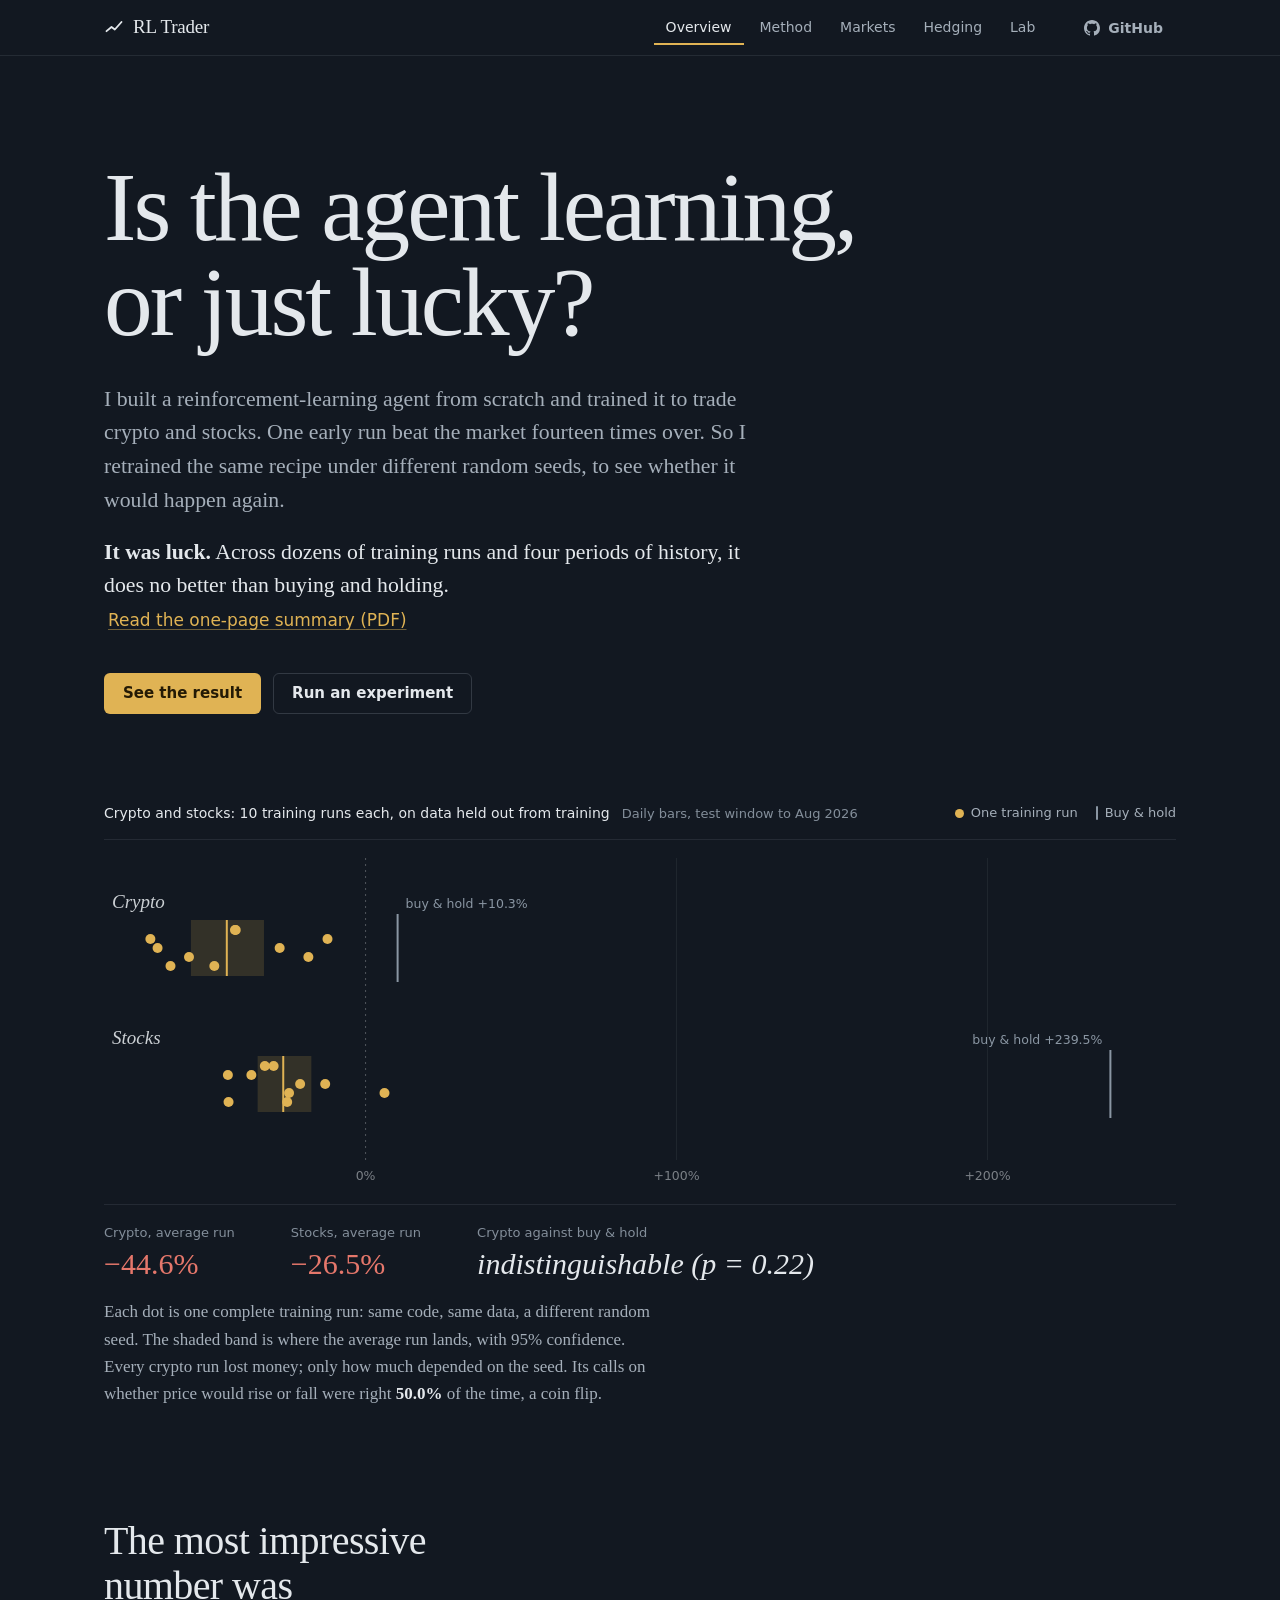
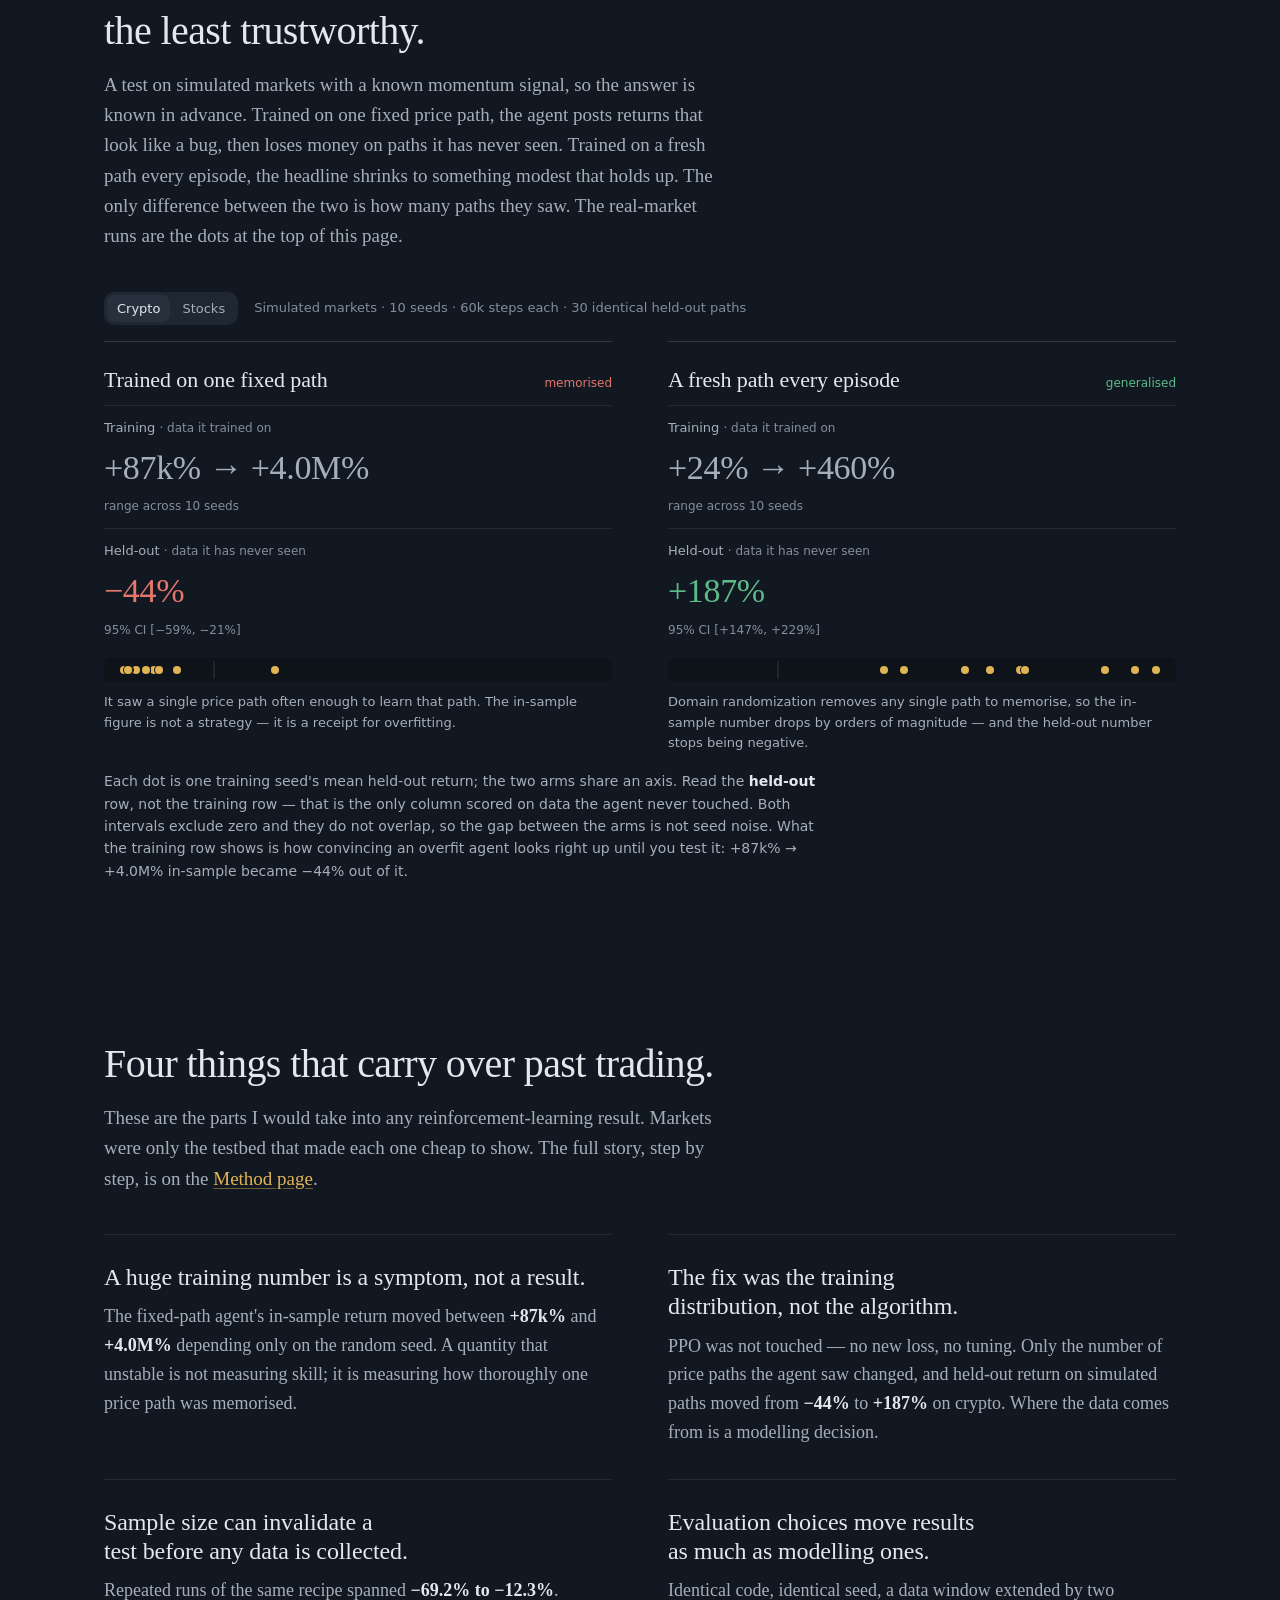
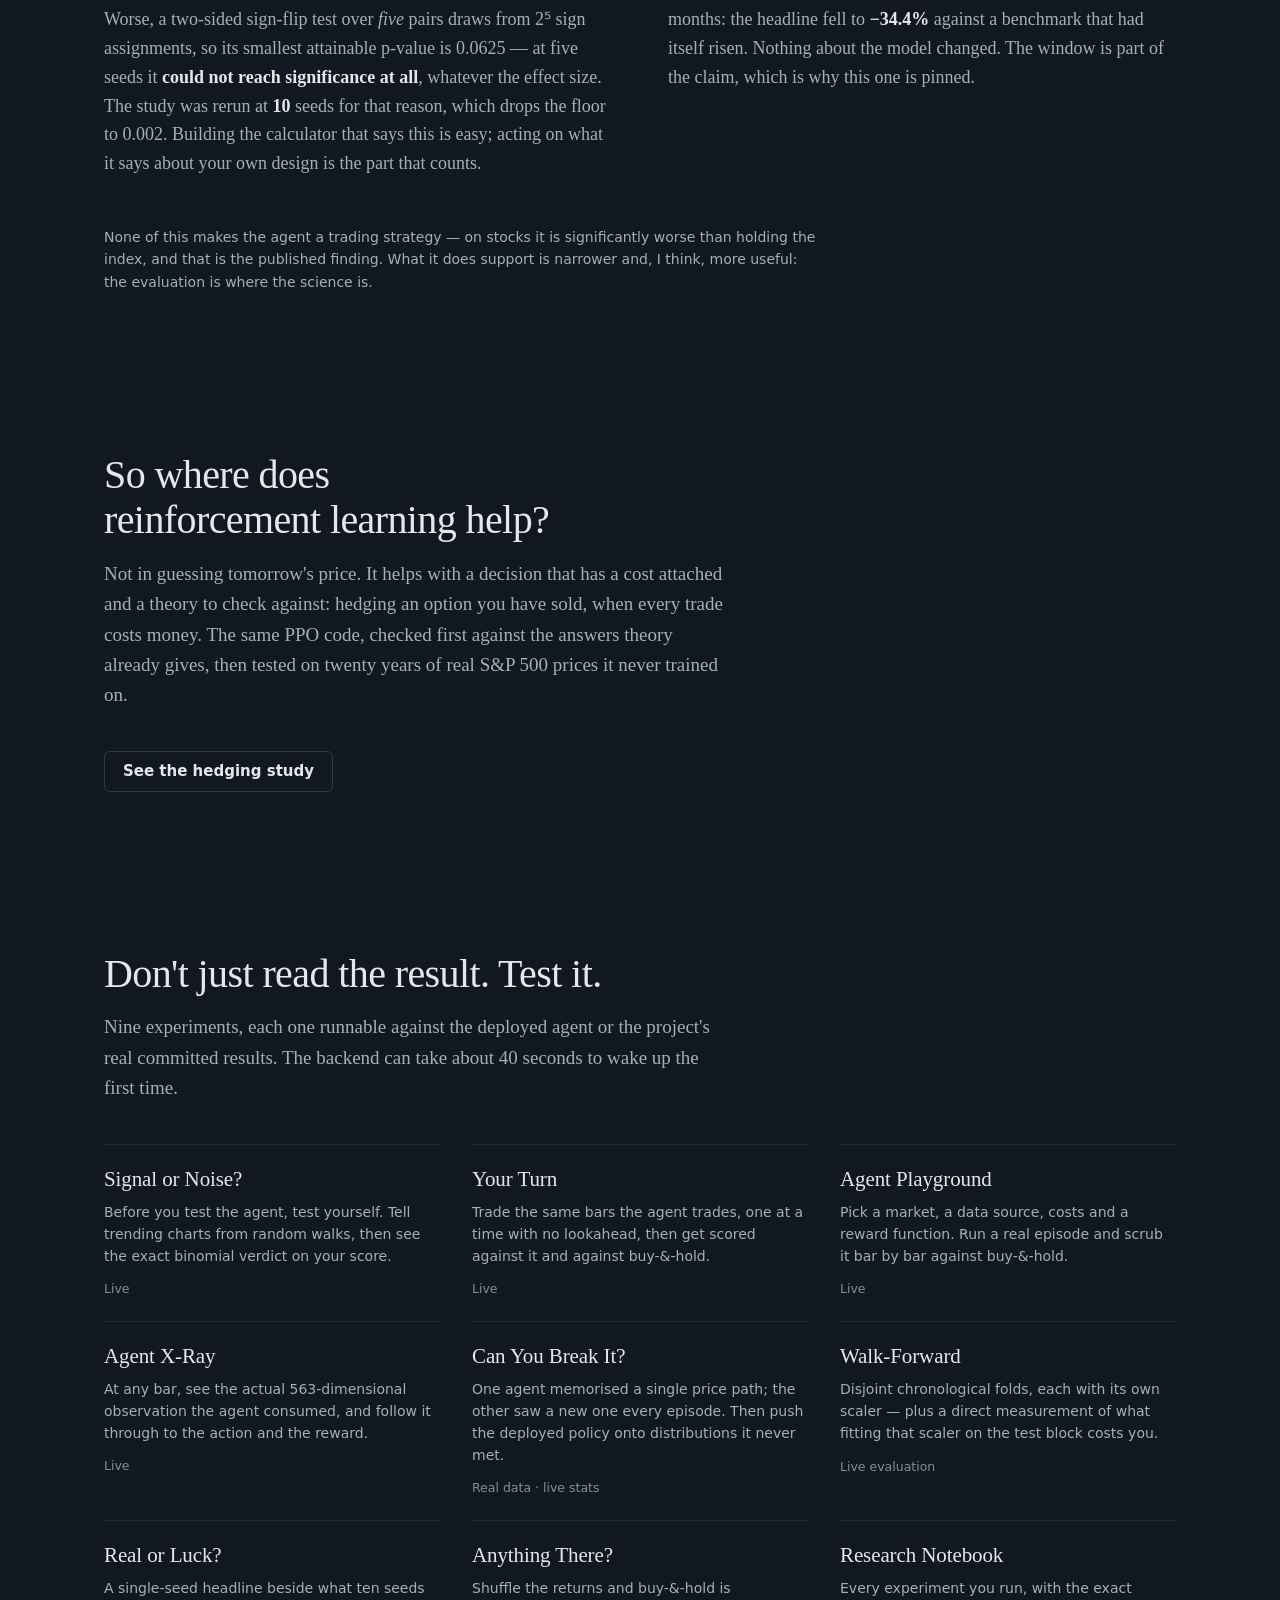
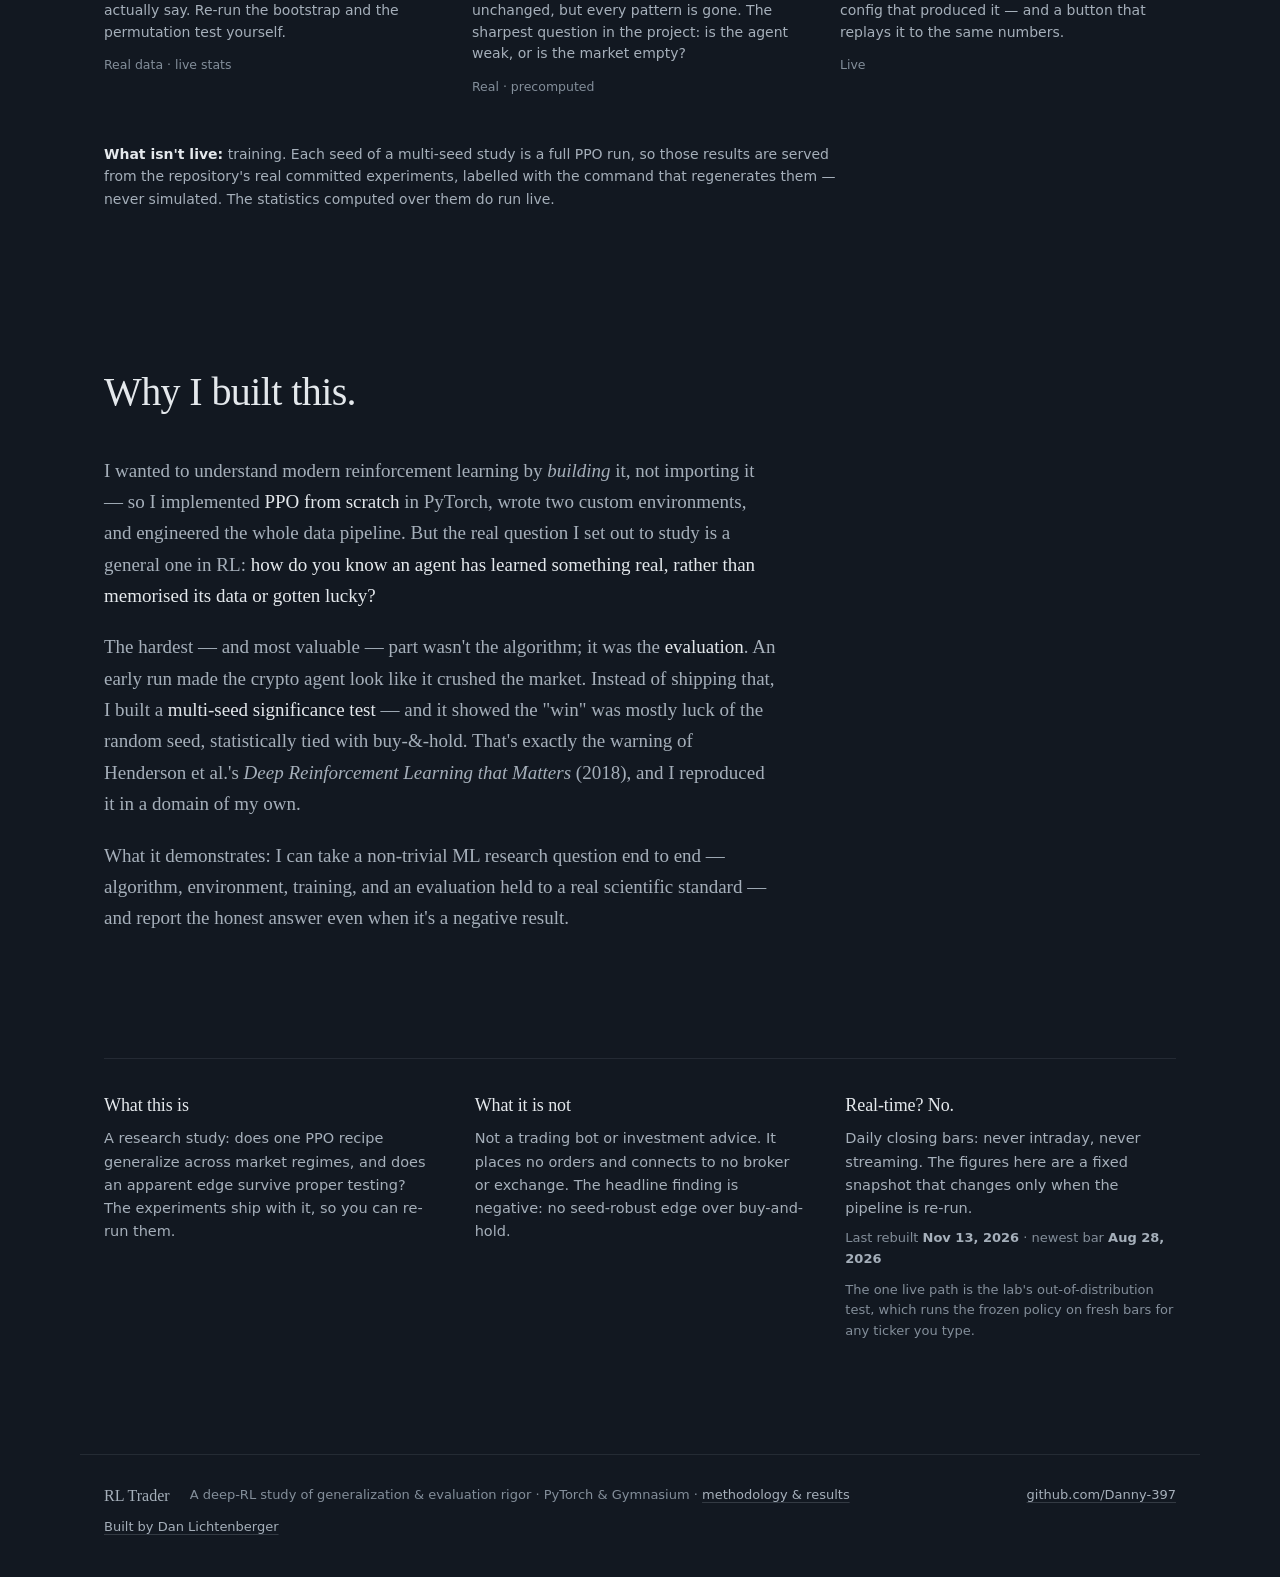
==== commit b773b765: "Accent: plum to gold (#e0b354); warning colour moves to orange Co-Authored-By: Claude Opus 5.5 <nore" ====
--- a/docs/index.html
+++ b/docs/index.html
@@ -1237,7 +1237,7 @@
                     </div>
                     <canvas class="chart-canvas" id="chart-equity"></canvas>
                     <div class="legend">
-                      <span><i style="background:#d68fb6"></i> Agent</span>
+                      <span><i style="background:#e0b354"></i> Agent</span>
                       <span><i style="background:#8e8e93"></i> Buy &amp; hold</span>
                     </div>
                   </div>
@@ -1620,7 +1620,7 @@
             <p class="xr-hint">Resampling the five outcomes with replacement, recomputed live.</p>
             <canvas id="sd-hist" class="chart-canvas"></canvas>
             <div class="legend" style="margin-top:6px">
-              <span><i style="background:#d68fb6"></i> observed mean</span>
+              <span><i style="background:#e0b354"></i> observed mean</span>
               <span><i style="background:#8e8e93"></i> zero</span>
             </div>
 
--- a/docs/styles.css
+++ b/docs/styles.css
@@ -2,7 +2,7 @@
    RL Trader — site styles
 
    One design system for every view (lab.css builds on these tokens).
-   Midnight surfaces, one plum accent for the agent's own runs and for
+   Midnight surfaces, one gold accent for the agent's own runs and for
    action. Headlines and reading prose are set in Newsreader; controls,
    figures and tables in Inter. Flat surfaces: no glows, glass or gradients.
    The one piece of ambient motion is the hero: training runs dropping in.
@@ -25,16 +25,16 @@
   --muted: #a5afba;
   --faint: #838e9a;
 
-  /* Colour: plum for the agent, graphite for the benchmark, two muted semantics */
-  --accent:      #d68fb6;   /* text, lines, the agent's runs */
-  --accent-fill: #d68fb6;   /* filled controls (dark text) */
-  --on-accent:   #2a0f1e;
-  --accent-soft: rgba(214, 143, 182, 0.12);
-  --accent-line: rgba(214, 143, 182, 0.45);
+  /* Colour: gold for the agent, graphite for the benchmark, two muted semantics */
+  --accent:      #e0b354;   /* text, lines, the agent's runs */
+  --accent-fill: #e0b354;   /* filled controls (dark text) */
+  --on-accent:   #241a05;
+  --accent-soft: rgba(224, 179, 84, 0.12);
+  --accent-line: rgba(224, 179, 84, 0.45);
   --bench: #8a96a3;
   --pos: #5dbb8a;
   --neg: #e5776b;
-  --warn: #e2b65c;
+  --warn: #e8945a;
 
   /* Legacy names used by lab.css and the 404 page */
   --volt: var(--accent);
@@ -119,7 +119,7 @@
 }
 .btn:active { transform: scale(0.98); }
 .btn-primary { background: var(--accent-fill); color: var(--on-accent); }
-.btn-primary:hover { background: #e2a5c6; }
+.btn-primary:hover { background: #ebc570; }
 .btn-ghost { background: transparent; color: var(--text); border-color: var(--border-2); }
 .btn-ghost:hover { background: var(--surface-2); }
 
--- a/docs/lab.css
+++ b/docs/lab.css
@@ -170,7 +170,7 @@
   color: var(--on-accent); background: var(--accent-fill);
   border: 0; border-radius: var(--radius-sm); cursor: pointer; font-variant-numeric: tabular-nums;
 }
-.run-btn:hover:not(:disabled) { background: #e2a5c6; }
+.run-btn:hover:not(:disabled) { background: #ebc570; }
 .run-btn:disabled { background: var(--surface-2); color: var(--faint); cursor: not-allowed; }
 .run-btn:focus-visible { outline: 2px solid var(--cyan); outline-offset: 2px; }
 
@@ -502,7 +502,7 @@
 .rbar-row.is-reference .rbar-name { color: var(--volt); }
 .ref-tag {
   font-family: var(--font-data); font-size: 9px; font-style: normal; color: var(--volt);
-  border: 1px solid rgba(214, 143, 182, .35); border-radius: 4px; padding: 1px 5px;
+  border: 1px solid rgba(224, 179, 84, .35); border-radius: 4px; padding: 1px 5px;
   margin-left: 6px; vertical-align: middle; font-variant-numeric: tabular-nums;
 }
 /* A mean that does not separate from noise is not coloured as a win or a loss. */
@@ -527,8 +527,8 @@
   border: 1px solid var(--border); border-radius: 12px;
   padding: 20px; background: var(--bg-soft); position: relative;
 }
-.vp-card.is-claim { border-color: rgba(214, 143, 182, 0.35); }
-.vp-card.is-truth { border-color: rgba(214, 143, 182, 0.35); }
+.vp-card.is-claim { border-color: rgba(224, 179, 84, 0.35); }
+.vp-card.is-truth { border-color: rgba(224, 179, 84, 0.35); }
 .vp-kicker {
   font-family: var(--font-data); font-size: 10px; color: var(--faint); margin-bottom: 10px; font-variant-numeric: tabular-nums;
 }
@@ -593,7 +593,7 @@
   border-bottom: 1px solid var(--border);
 }
 .wi-row:last-child { border-bottom: 0; }
-.wi-row.is-agent { background: rgba(214, 143, 182, 0.045); }
+.wi-row.is-agent { background: rgba(224, 179, 84, 0.045); }
 .wi-name { font-family: var(--font-data); font-size: 12px; color: var(--text); font-variant-numeric: tabular-nums; }
 .wi-name small { display: block; color: var(--faint); font-size: 10px; }
 .wi-row.is-agent .wi-name { color: var(--volt); }
@@ -674,7 +674,7 @@
 }
 .nb-status-chip.done { color: var(--pos); border-color: rgba(93, 187, 138, .35); }
 .nb-status-chip.error { color: var(--neg); border-color: rgba(229, 119, 107, .35); }
-.nb-status-chip.running { color: var(--cyan); border-color: rgba(214, 143, 182, .35); }
+.nb-status-chip.running { color: var(--cyan); border-color: rgba(224, 179, 84, .35); }
 .nb-empty {
   padding: 30px 10px; text-align: center; color: var(--muted); font-size: 14px;
 }
@@ -755,7 +755,7 @@
 /* the backend is asleep and being woken -- in progress, not a failure */
 .api-pill.is-waking {
   color: var(--cyan);
-  border-color: rgba(214, 143, 182, 0.4);
+  border-color: rgba(224, 179, 84, 0.4);
 }
 .api-pill.is-waking .dot-led {
   background: var(--cyan);
@@ -916,7 +916,7 @@
   background: rgba(255, 255, 255, 0.035);
 }
 .wf-track > i { position: absolute; top: 0; height: 100%; border-radius: 4px; }
-.wf-train { background: rgba(214, 143, 182, 0.22); }
+.wf-train { background: rgba(224, 179, 84, 0.22); }
 .wf-test { background: var(--volt); }
 
 .wf-table-wrap { overflow-x: auto; margin-bottom: 18px; }
